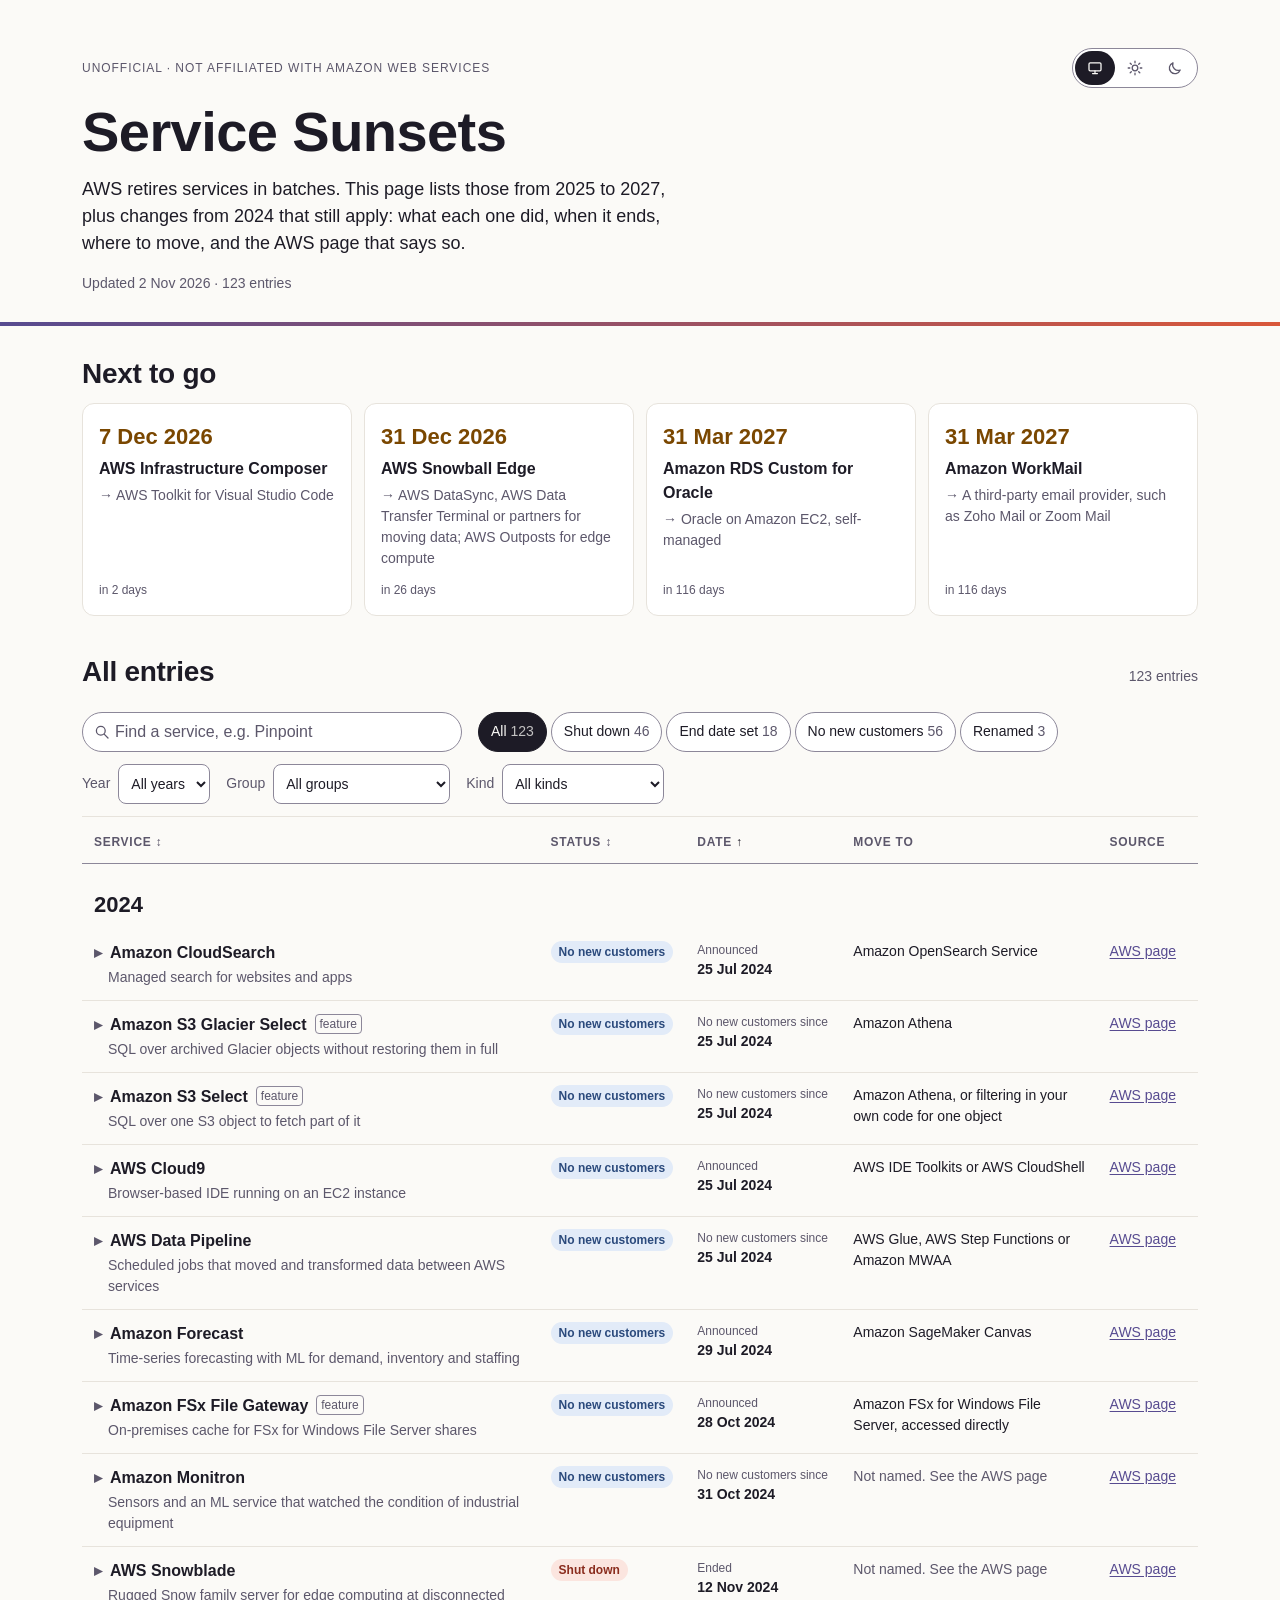
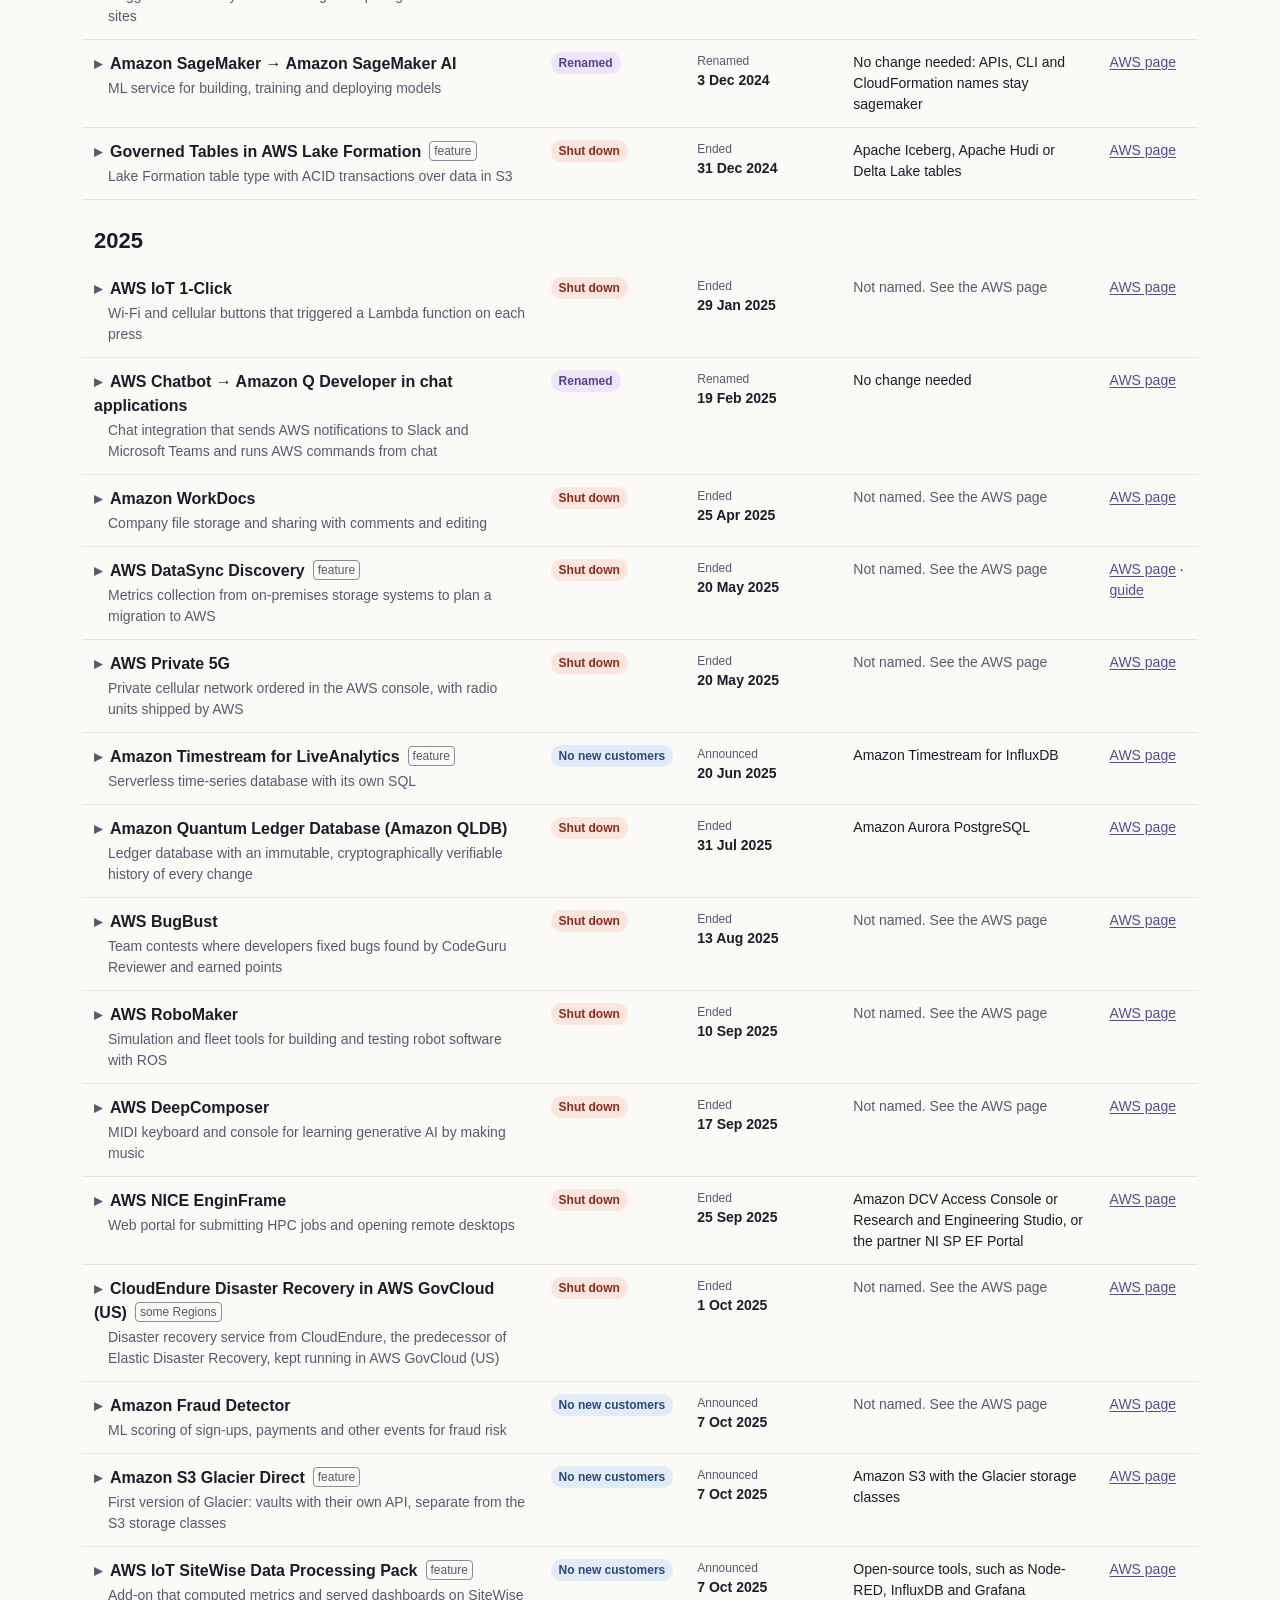
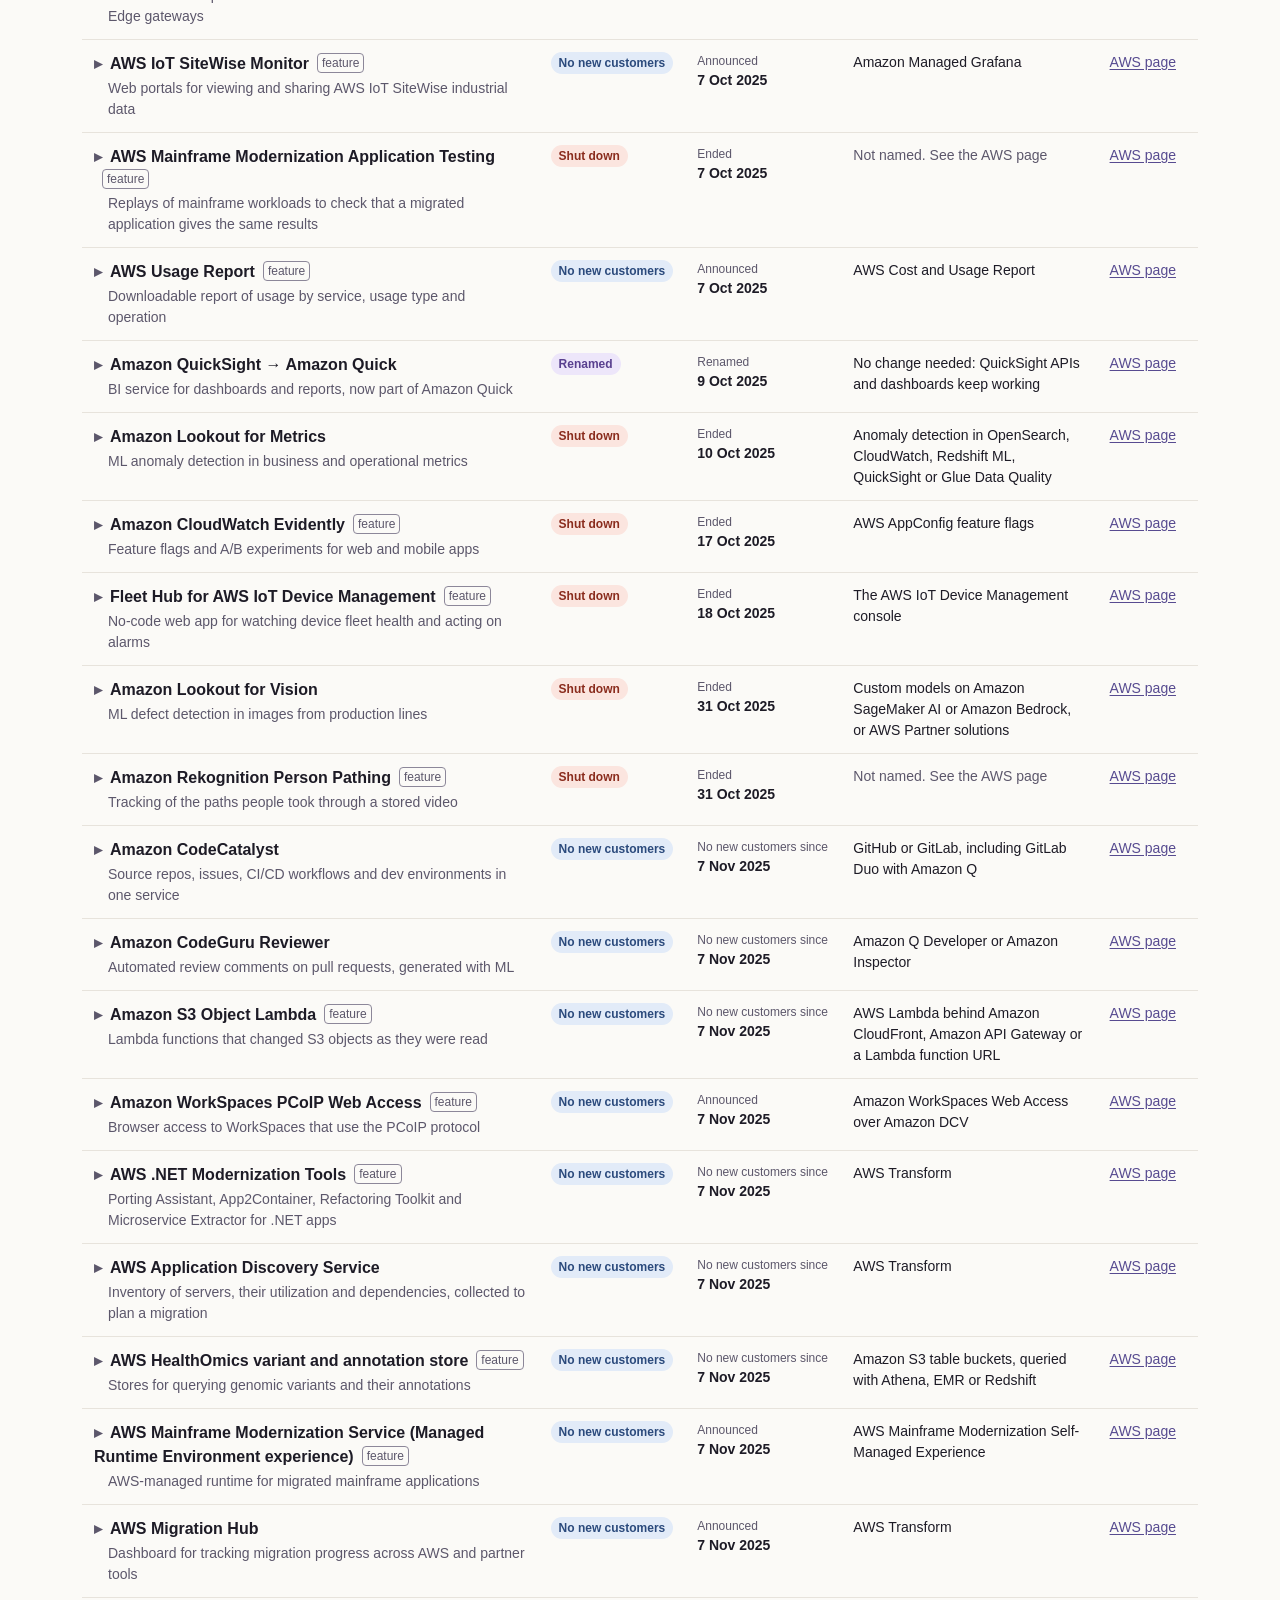
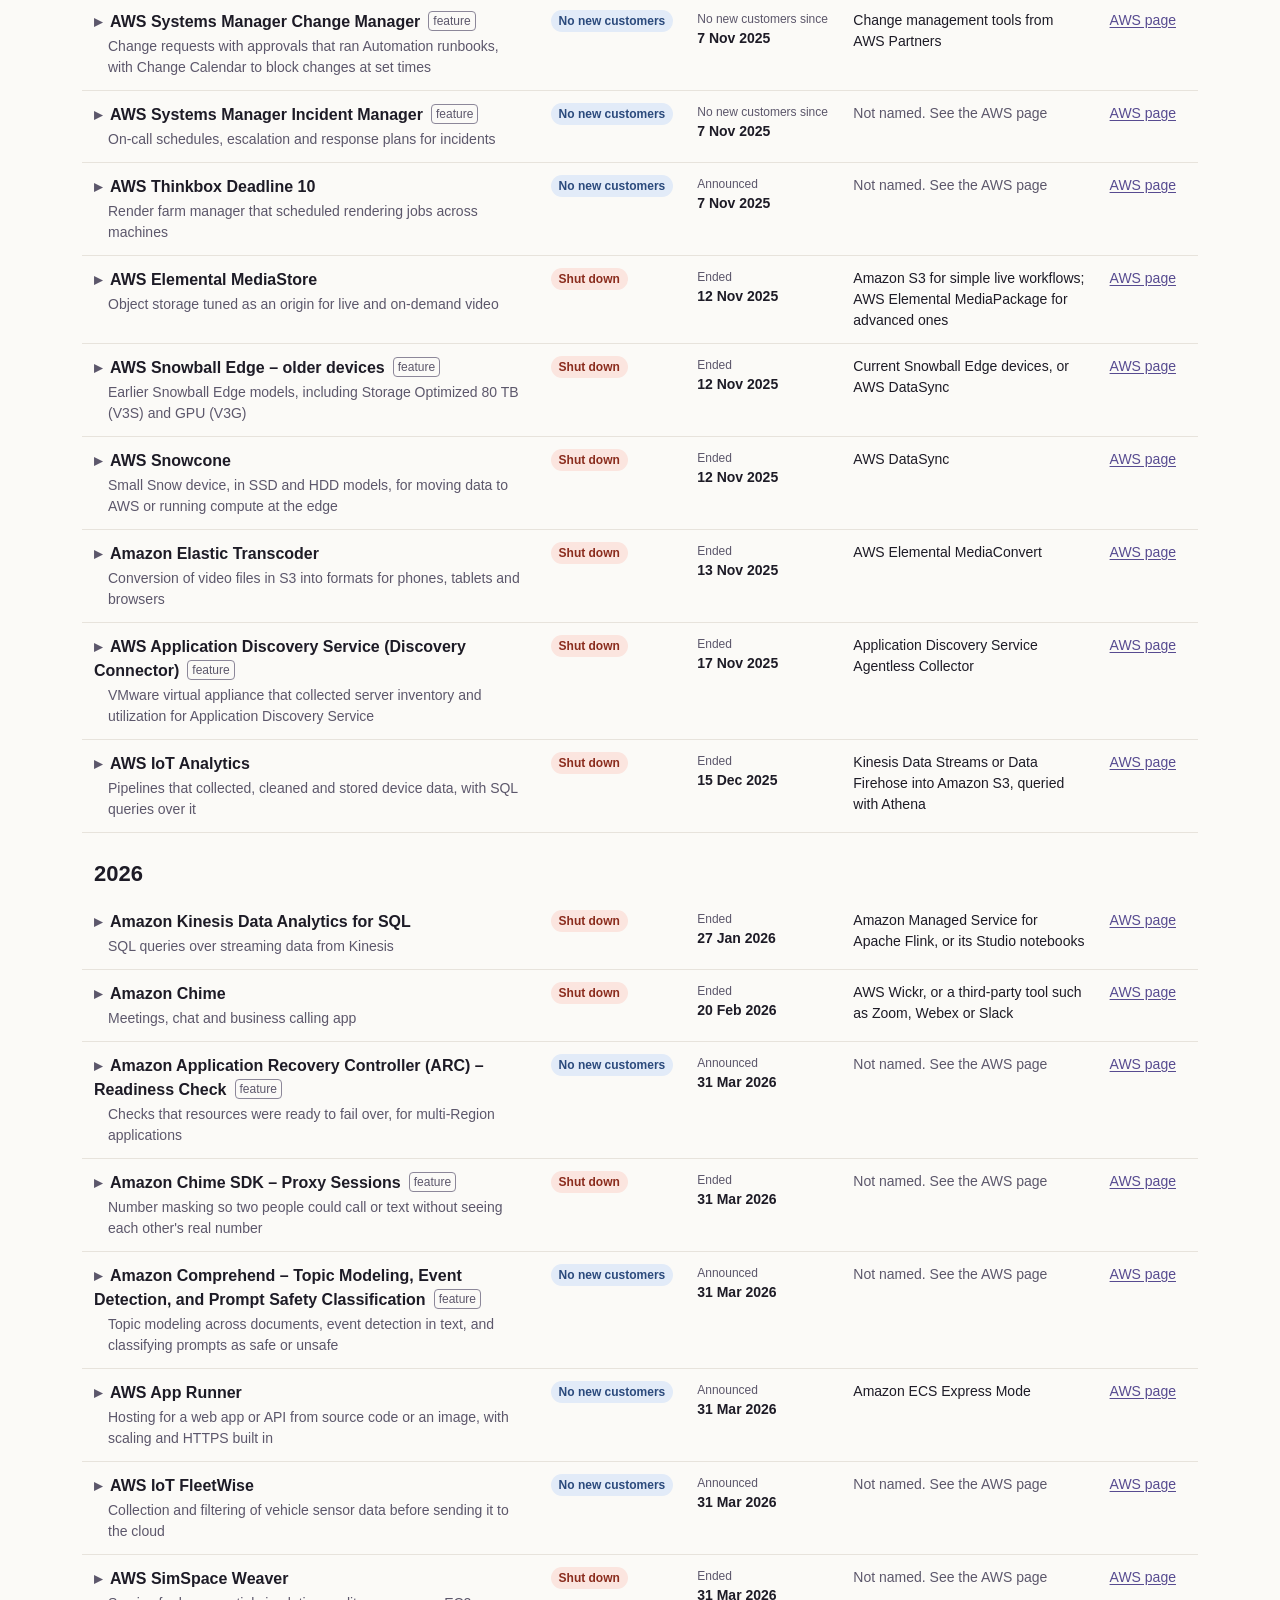
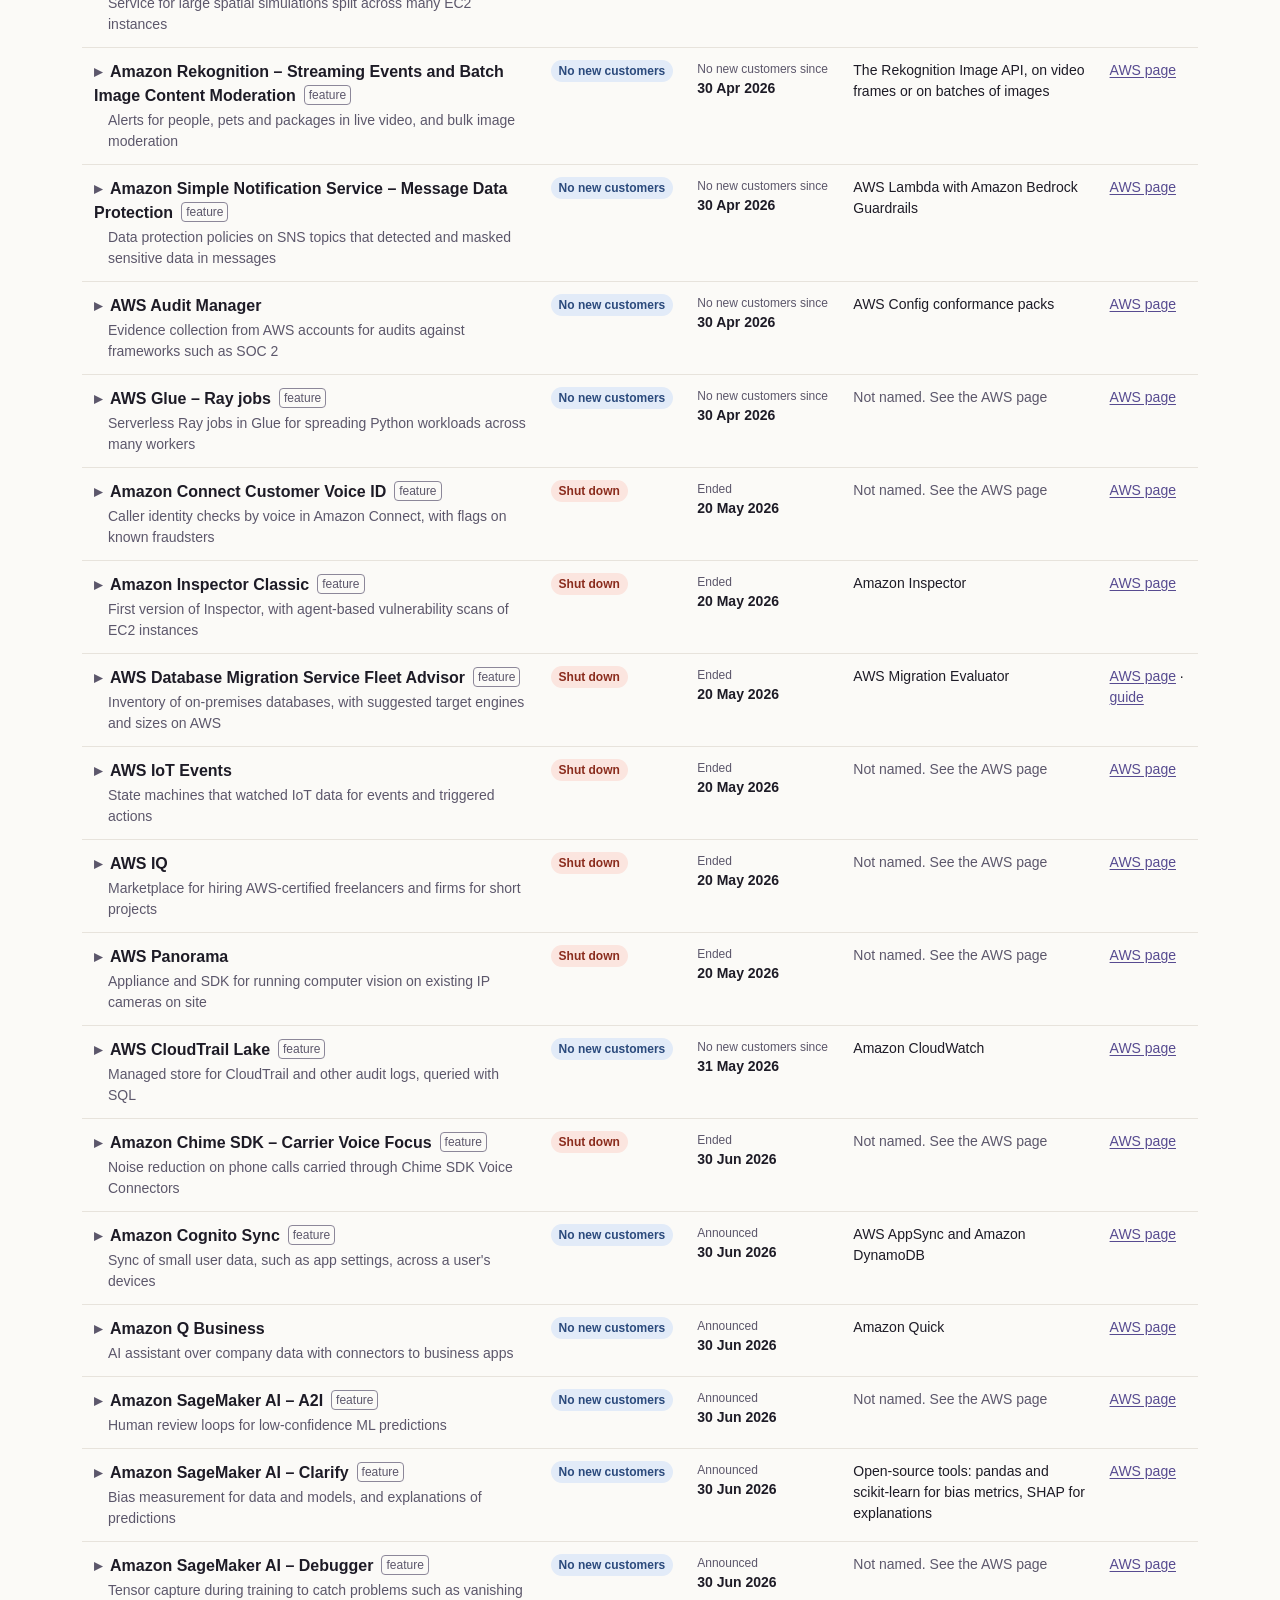
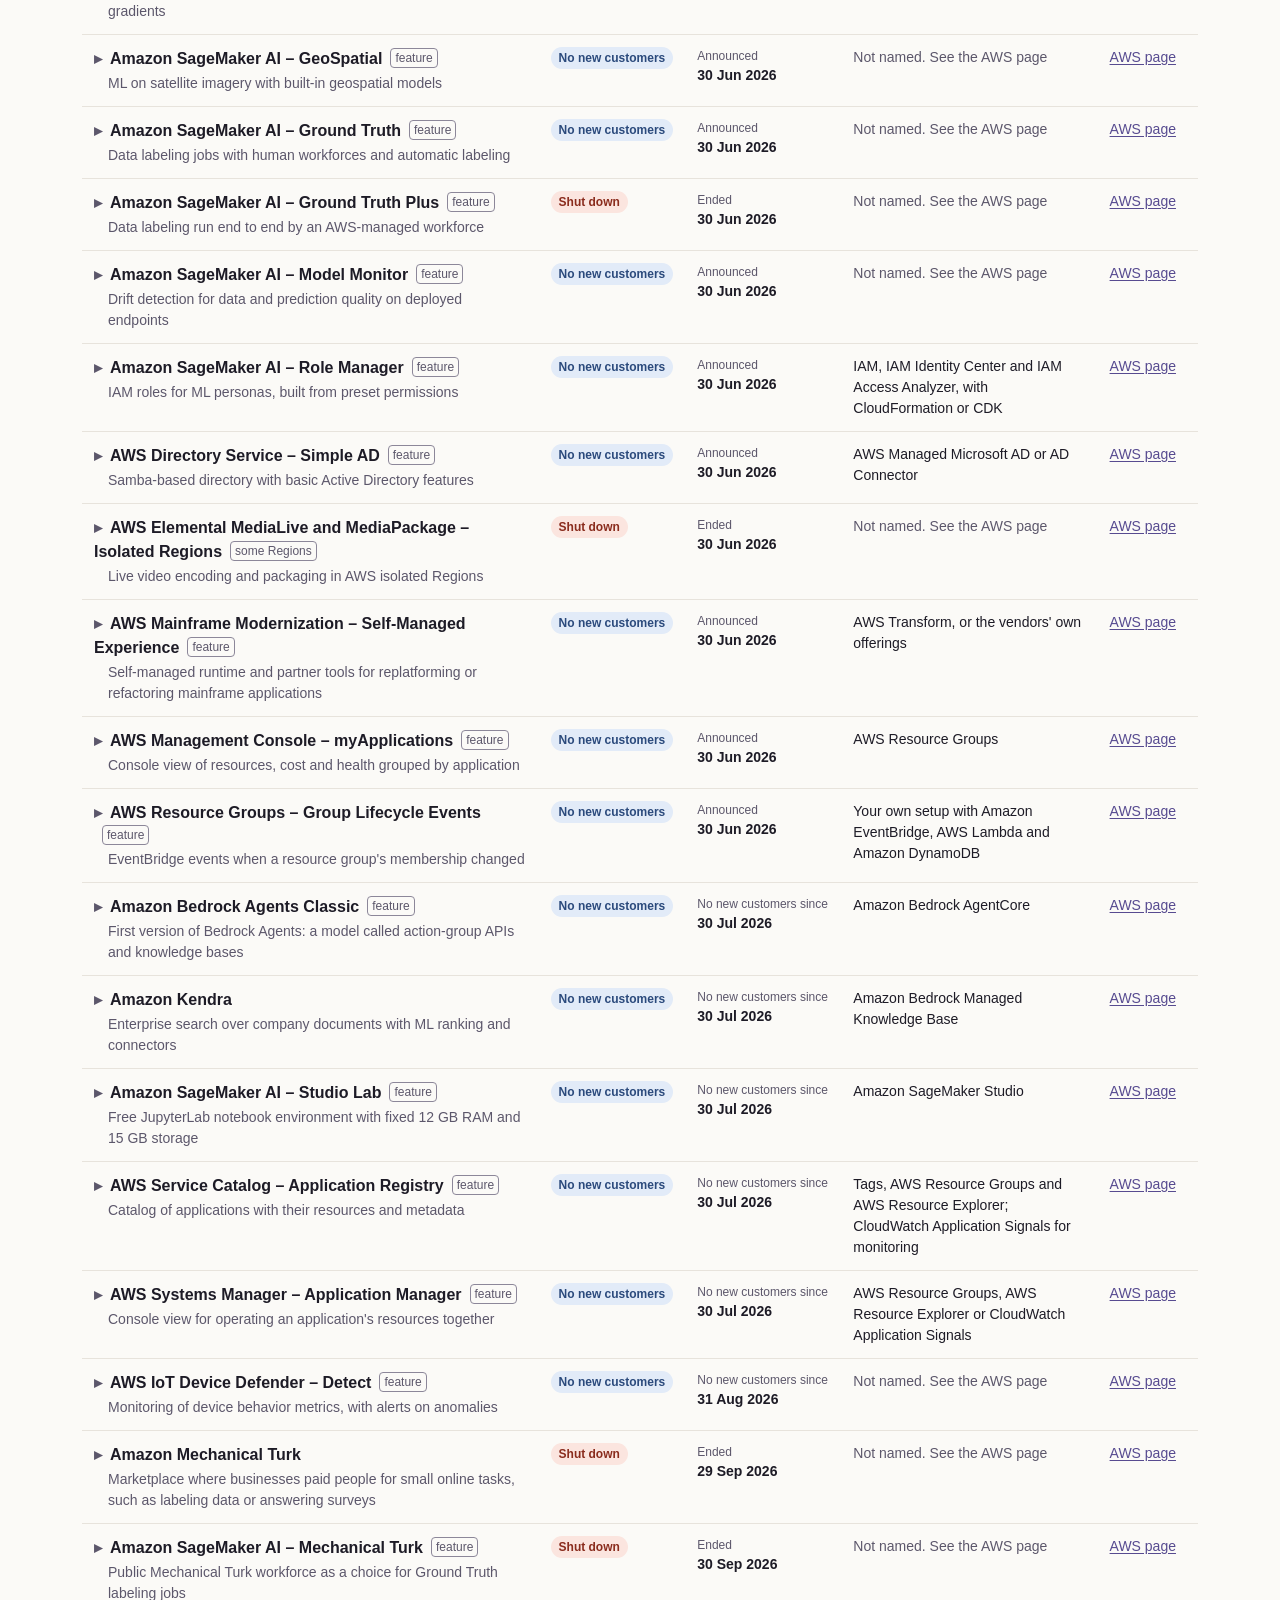
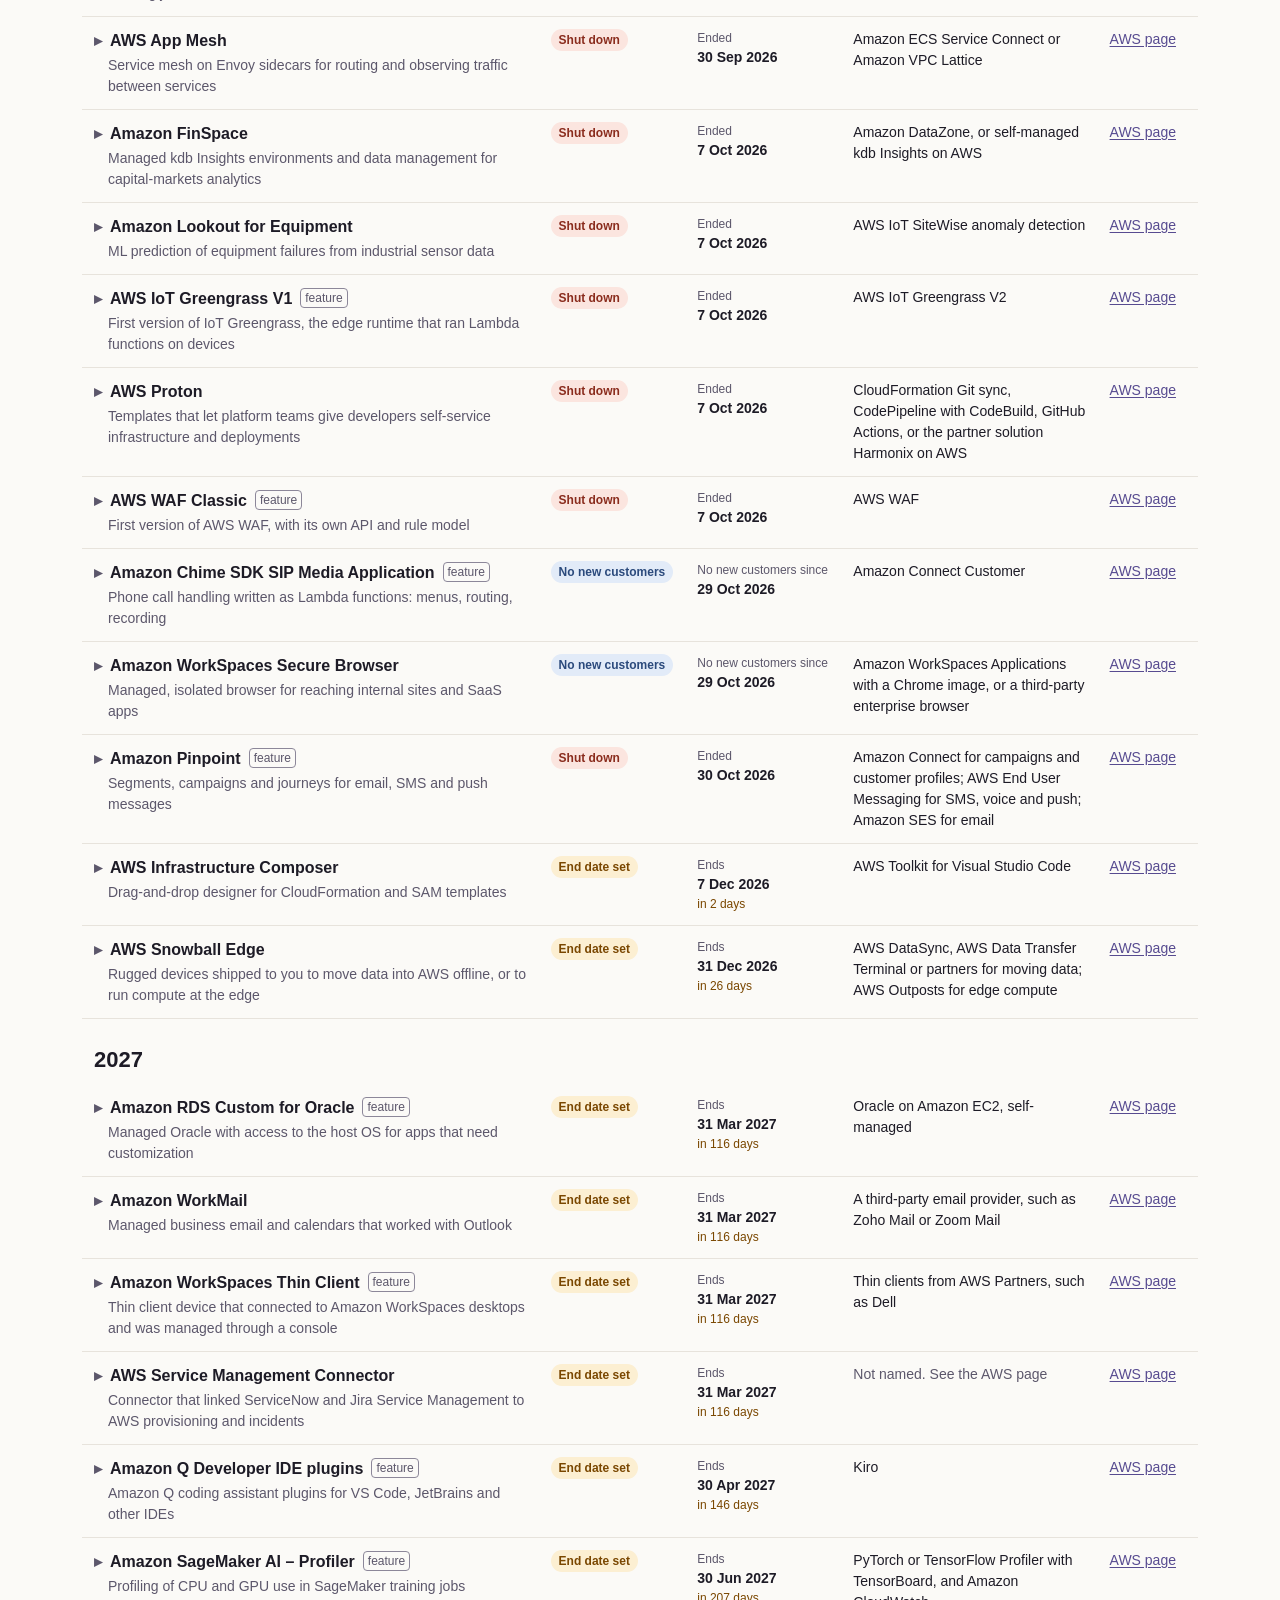
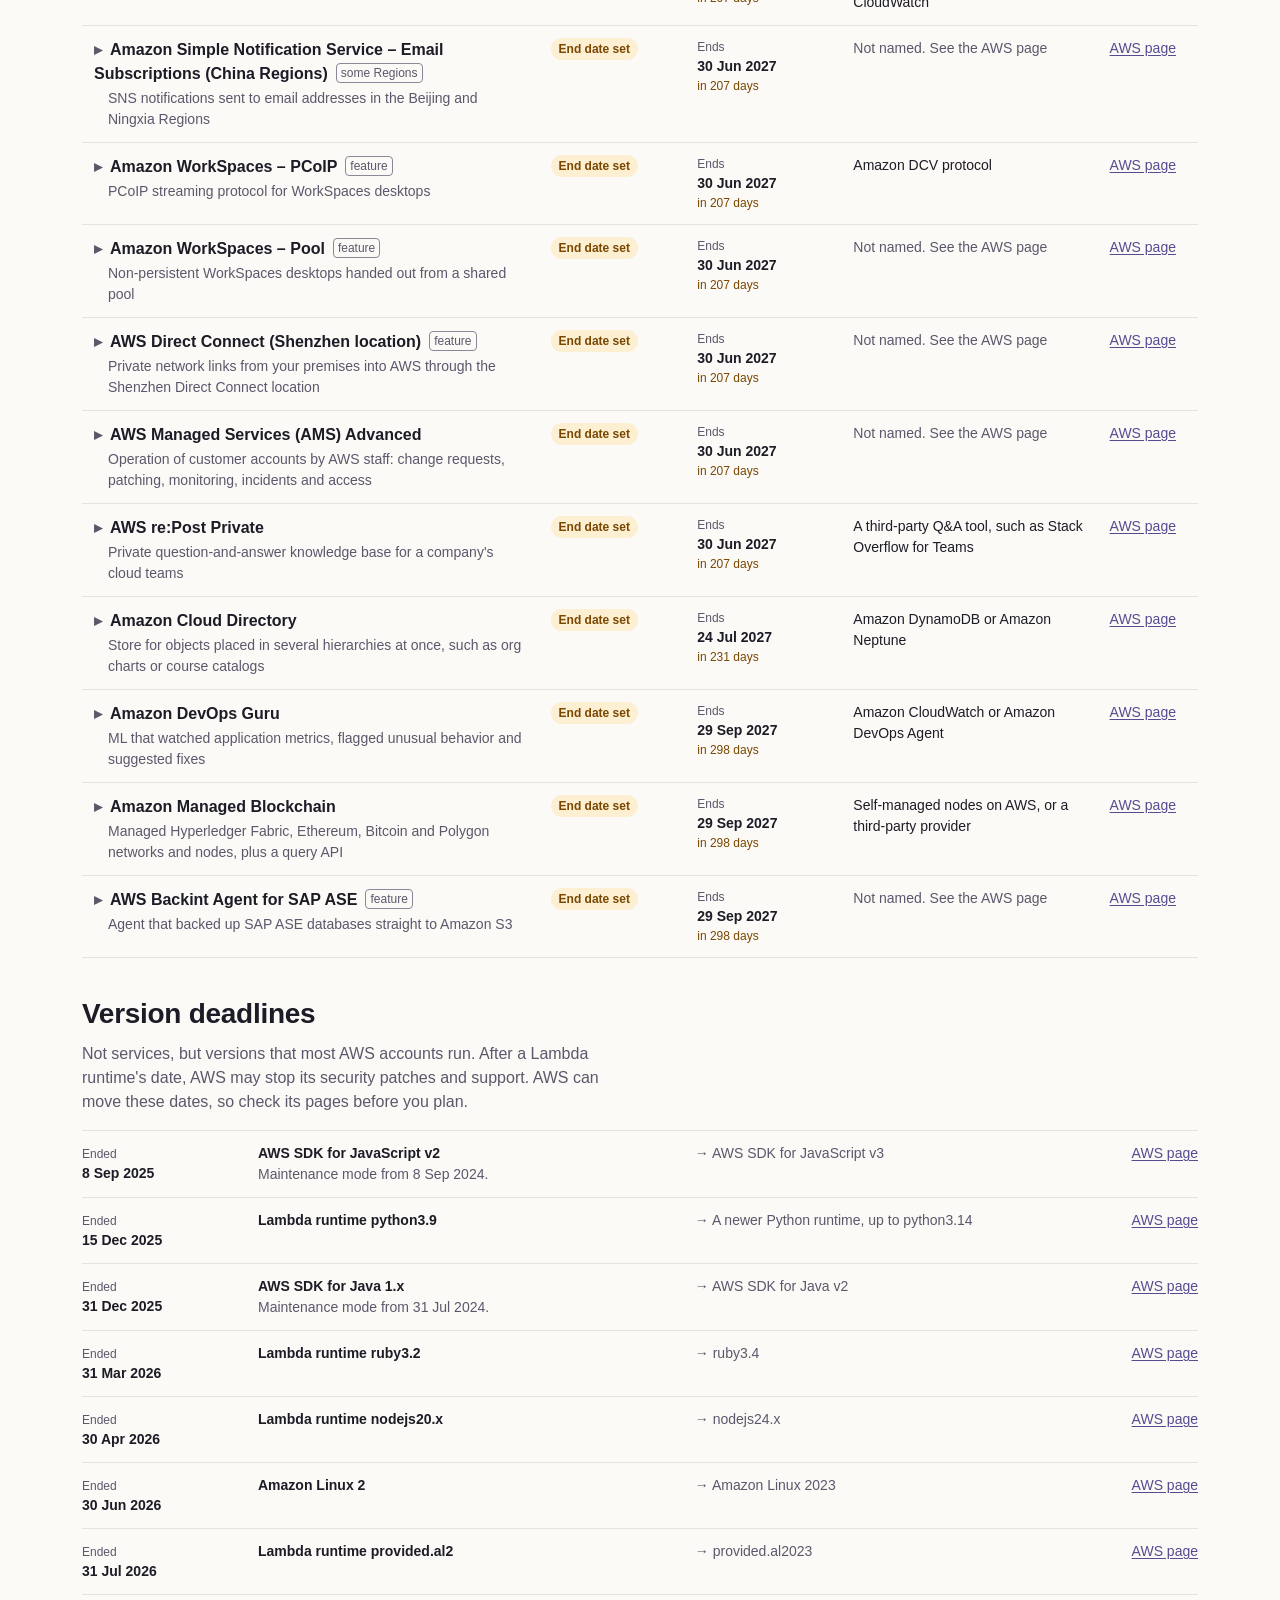
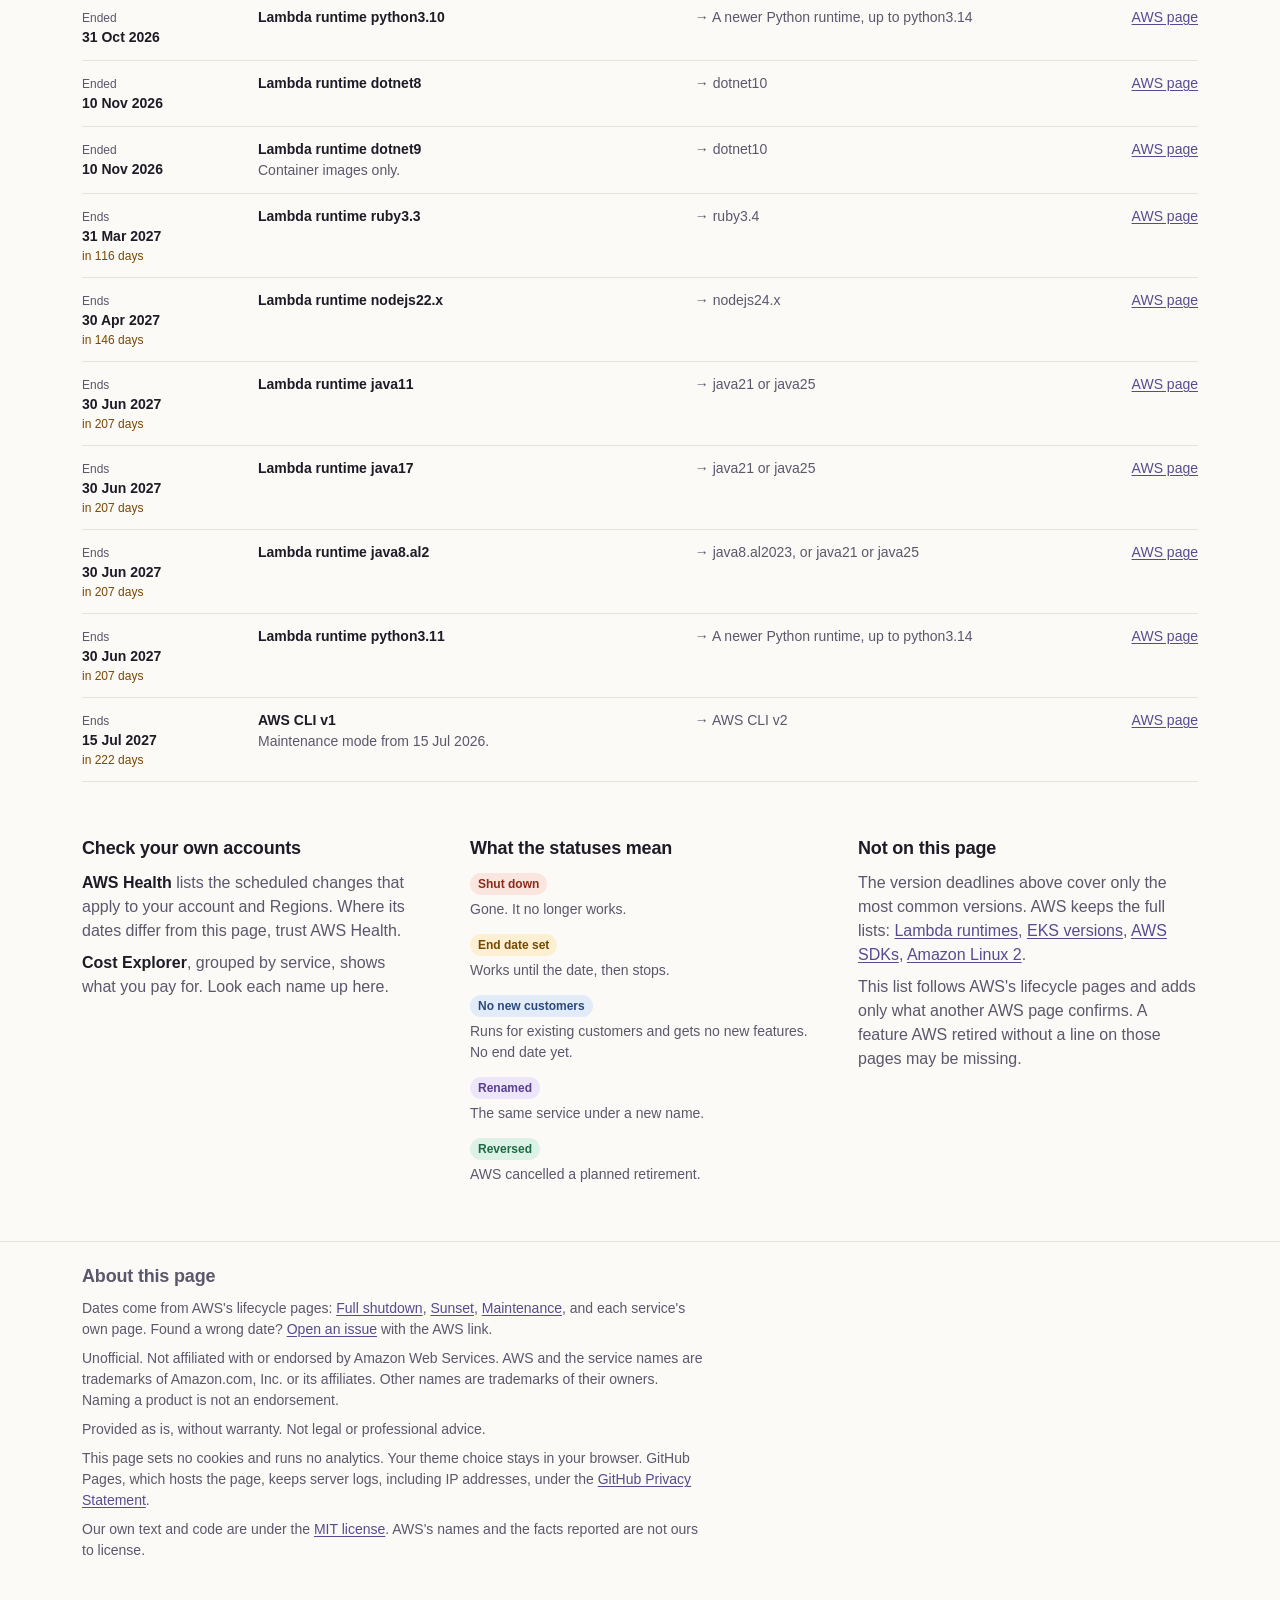
==== site/index.html @ 58659252 "feat: add the verified list of retired AWS services, its page and checks" ====
<!DOCTYPE html>
<html lang="en">
<head>
<meta charset="utf-8">
<meta name="viewport" content="width=device-width, initial-scale=1">
<title>Service Sunsets · unofficial list of retired AWS services</title>
<meta name="description" content="Unofficial list of AWS services and features that were shut down, have an end date, stopped taking new customers or were renamed, from 2025 to 2027, plus changes from 2024 that still apply. What each did, the date, where to move, and the AWS page that says so.">
<meta name="color-scheme" content="light dark">
<link rel="icon" href="data:image/svg+xml,%3Csvg xmlns='http://www.w3.org/2000/svg' viewBox='0 0 32 32'%3E%3Cpath d='M4 22a12 12 0 0 1 24 0z' fill='%23d9573a'/%3E%3Crect x='2' y='24' width='28' height='3' rx='1.5' fill='%23574b90'/%3E%3C/svg%3E">
<link rel="stylesheet" href="css/styles.css">
<script src="js/theme.js"></script>
<!-- register:labels --><script type="application/json" id="register-labels">{"stateLabels": {"shut-down": "Shut down", "end-date-set": "End date set", "no-new-customers": "No new customers", "renamed": "Renamed", "reversed": "Reversed"}, "scopeLabels": {"service": "Whole services", "feature": "Features", "region": "Some Regions"}, "endStates": {"passed": "shut-down", "ahead": "end-date-set"}, "endDateWords": {"passed": "Ended", "ahead": "Ends"}}</script><!-- /register:labels -->
<script src="js/dates.js" defer></script>
<script src="js/app.js" defer></script>
</head>
<body>
<a class="skip-link" href="#register">Skip to the list</a>

<header class="masthead">
  <div class="page-width">
    <div class="masthead-bar">
      <p class="kicker">Unofficial · not affiliated with Amazon Web Services</p>
      <div class="theme-control" id="theme-control" role="group" aria-label="Color theme">
        <button type="button" data-theme-value="system" aria-pressed="true" aria-label="Match the system" title="Match the system">
          <svg aria-hidden="true" viewBox="0 0 20 20"><rect x="2.5" y="3.5" width="15" height="10" rx="1.5"/><path d="M7 17h6M10 13.5V17"/></svg>
        </button>
        <button type="button" data-theme-value="light" aria-pressed="false" aria-label="Light theme" title="Light">
          <svg aria-hidden="true" viewBox="0 0 20 20"><circle cx="10" cy="10" r="3.5"/><path d="M10 1.5v2M10 16.5v2M1.5 10h2M16.5 10h2M4 4l1.4 1.4M14.6 14.6 16 16M4 16l1.4-1.4M14.6 5.4 16 4"/></svg>
        </button>
        <button type="button" data-theme-value="dark" aria-pressed="false" aria-label="Dark theme" title="Dark">
          <svg aria-hidden="true" viewBox="0 0 20 20"><path d="M16.5 12.5A7 7 0 0 1 7.5 3.5a7 7 0 1 0 9 9z"/></svg>
        </button>
      </div>
    </div>
    <h1>Service Sunsets</h1>
    <p class="lede">AWS retires services in batches. This page lists those from 2025 to 2027, plus changes from 2024 that still apply: what each one did, when it ends, where to move, and the AWS page that says so.</p>
    <p class="page-meta"><!-- register:meta -->Updated <time datetime="2026-11-02">2 Nov 2026</time> · 123 entries<!-- /register:meta --></p>
  </div>
</header>

<main class="page-width">
  <section class="upcoming" aria-labelledby="upcoming-title">
    <h2 id="upcoming-title">Next to go</h2>
    <ol class="upcoming-cards" id="upcoming-cards"><!-- register:upcoming -->
<li class="upcoming-card" data-end-date="2026-12-07"><time datetime="2026-12-07">7 Dec 2026</time><a href="#infrastructure-composer">AWS Infrastructure Composer</a><span class="card-replacement"><span aria-hidden="true">→</span><span class="visually-hidden">Move to: </span> AWS Toolkit for Visual Studio Code</span></li>
<li class="upcoming-card" data-end-date="2026-12-31"><time datetime="2026-12-31">31 Dec 2026</time><a href="#snowball-edge">AWS Snowball Edge</a><span class="card-replacement"><span aria-hidden="true">→</span><span class="visually-hidden">Move to: </span> AWS DataSync, AWS Data Transfer Terminal or partners for moving data; AWS Outposts for edge compute</span></li>
<li class="upcoming-card" data-end-date="2027-03-31"><time datetime="2027-03-31">31 Mar 2027</time><a href="#rds-custom-oracle">Amazon RDS Custom for Oracle</a><span class="card-replacement"><span aria-hidden="true">→</span><span class="visually-hidden">Move to: </span> Oracle on Amazon EC2, self-managed</span></li>
<li class="upcoming-card" data-end-date="2027-03-31"><time datetime="2027-03-31">31 Mar 2027</time><a href="#workmail">Amazon WorkMail</a><span class="card-replacement"><span aria-hidden="true">→</span><span class="visually-hidden">Move to: </span> A third-party email provider, such as Zoho Mail or Zoom Mail</span></li>
<li class="upcoming-card" data-end-date="2027-03-31" hidden><time datetime="2027-03-31">31 Mar 2027</time><a href="#workspaces-thin-client">Amazon WorkSpaces Thin Client</a><span class="card-replacement"><span aria-hidden="true">→</span><span class="visually-hidden">Move to: </span> Thin clients from AWS Partners, such as Dell</span></li>
<li class="upcoming-card" data-end-date="2027-03-31" hidden><time datetime="2027-03-31">31 Mar 2027</time><a href="#service-management-connector">AWS Service Management Connector</a><span class="card-replacement"><span aria-hidden="true">→</span><span class="visually-hidden">Move to: </span> <span class="text-muted">Not named. See the AWS page</span></span></li>
<li class="upcoming-card" data-end-date="2027-04-30" hidden><time datetime="2027-04-30">30 Apr 2027</time><a href="#q-developer-ide-plugins">Amazon Q Developer IDE plugins</a><span class="card-replacement"><span aria-hidden="true">→</span><span class="visually-hidden">Move to: </span> Kiro</span></li>
<li class="upcoming-card" data-end-date="2027-06-30" hidden><time datetime="2027-06-30">30 Jun 2027</time><a href="#sagemaker-profiler">Amazon SageMaker AI – Profiler</a><span class="card-replacement"><span aria-hidden="true">→</span><span class="visually-hidden">Move to: </span> PyTorch or TensorFlow Profiler with TensorBoard, and Amazon CloudWatch</span></li>
<li class="upcoming-card" data-end-date="2027-06-30" hidden><time datetime="2027-06-30">30 Jun 2027</time><a href="#sns-email-china">Amazon Simple Notification Service – Email Subscriptions (China Regions)</a><span class="card-replacement"><span aria-hidden="true">→</span><span class="visually-hidden">Move to: </span> <span class="text-muted">Not named. See the AWS page</span></span></li>
<li class="upcoming-card" data-end-date="2027-06-30" hidden><time datetime="2027-06-30">30 Jun 2027</time><a href="#workspaces-pcoip">Amazon WorkSpaces – PCoIP</a><span class="card-replacement"><span aria-hidden="true">→</span><span class="visually-hidden">Move to: </span> Amazon DCV protocol</span></li>
<li class="upcoming-card" data-end-date="2027-06-30" hidden><time datetime="2027-06-30">30 Jun 2027</time><a href="#workspaces-pool">Amazon WorkSpaces – Pool</a><span class="card-replacement"><span aria-hidden="true">→</span><span class="visually-hidden">Move to: </span> <span class="text-muted">Not named. See the AWS page</span></span></li>
<li class="upcoming-card" data-end-date="2027-06-30" hidden><time datetime="2027-06-30">30 Jun 2027</time><a href="#direct-connect-shenzhen">AWS Direct Connect (Shenzhen location)</a><span class="card-replacement"><span aria-hidden="true">→</span><span class="visually-hidden">Move to: </span> <span class="text-muted">Not named. See the AWS page</span></span></li>
<li class="upcoming-card" data-end-date="2027-06-30" hidden><time datetime="2027-06-30">30 Jun 2027</time><a href="#ams-advanced">AWS Managed Services (AMS) Advanced</a><span class="card-replacement"><span aria-hidden="true">→</span><span class="visually-hidden">Move to: </span> <span class="text-muted">Not named. See the AWS page</span></span></li>
<li class="upcoming-card" data-end-date="2027-06-30" hidden><time datetime="2027-06-30">30 Jun 2027</time><a href="#repost-private">AWS re:Post Private</a><span class="card-replacement"><span aria-hidden="true">→</span><span class="visually-hidden">Move to: </span> A third-party Q&amp;A tool, such as Stack Overflow for Teams</span></li>
<li class="upcoming-card" data-end-date="2027-07-24" hidden><time datetime="2027-07-24">24 Jul 2027</time><a href="#cloud-directory">Amazon Cloud Directory</a><span class="card-replacement"><span aria-hidden="true">→</span><span class="visually-hidden">Move to: </span> Amazon DynamoDB or Amazon Neptune</span></li>
<li class="upcoming-card" data-end-date="2027-09-29" hidden><time datetime="2027-09-29">29 Sep 2027</time><a href="#devops-guru">Amazon DevOps Guru</a><span class="card-replacement"><span aria-hidden="true">→</span><span class="visually-hidden">Move to: </span> Amazon CloudWatch or Amazon DevOps Agent</span></li>
<li class="upcoming-card" data-end-date="2027-09-29" hidden><time datetime="2027-09-29">29 Sep 2027</time><a href="#managed-blockchain">Amazon Managed Blockchain</a><span class="card-replacement"><span aria-hidden="true">→</span><span class="visually-hidden">Move to: </span> Self-managed nodes on AWS, or a third-party provider</span></li>
<li class="upcoming-card" data-end-date="2027-09-29" hidden><time datetime="2027-09-29">29 Sep 2027</time><a href="#backint-sap-ase">AWS Backint Agent for SAP ASE</a><span class="card-replacement"><span aria-hidden="true">→</span><span class="visually-hidden">Move to: </span> <span class="text-muted">Not named. See the AWS page</span></span></li>
<!-- /register:upcoming --></ol>
  </section>

  <section class="register" id="register" aria-labelledby="register-title">
    <div class="register-heading">
      <h2 id="register-title">All entries</h2>
      <p class="result-count" id="result-count" aria-live="polite"></p>
    </div>

    <div class="toolbar" id="toolbar">
      <div class="search-field" role="search">
        <svg aria-hidden="true" viewBox="0 0 20 20"><circle cx="8.5" cy="8.5" r="5.5"/><path d="m13 13 4.5 4.5"/></svg>
        <input type="search" id="search-input" placeholder="Find a service, e.g. Pinpoint" aria-label="Find a service" autocomplete="off">
      </div>
      <div class="state-filter" id="state-filter" role="group" aria-label="Status"></div>
      <div class="select-filters">
        <label><span>Year</span><select class="control" id="year-filter"><option value="">All years</option></select></label>
        <label><span>Group</span><select class="control" id="group-filter"><option value="">All groups</option></select></label>
        <label><span>Kind</span><select class="control" id="scope-filter"><option value="">All kinds</option></select></label>
        <label class="sort-order-field"><span>Sort</span><select class="control" id="sort-order">
          <option value="date-asc">Oldest first</option>
          <option value="date-desc">Newest first</option>
          <option value="name-asc">Name A–Z</option>
          <option value="name-desc">Name Z–A</option>
          <option value="state-asc">Status</option>
          <option value="state-desc">Status, reversed</option>
        </select></label>
        <button type="button" class="control clear-button" id="clear-filters" hidden>Clear</button>
      </div>
    </div>

    <table class="register-table" id="register-table" aria-labelledby="register-title">
      <thead>
        <tr>
          <th scope="col" class="cell-service"><button type="button" data-sort-field="name">Service</button></th>
          <th scope="col" class="cell-status"><button type="button" data-sort-field="state">Status</button></th>
          <th scope="col" class="cell-date" aria-sort="ascending"><button type="button" data-sort-field="date">Date</button></th>
          <th scope="col" class="cell-replacement">Move to</th>
          <th scope="col" class="cell-source">Source</th>
        </tr>
      </thead>
      <!-- register:rows -->
<tbody>
<tr class="year-row"><th colspan="5" scope="rowgroup">2024</th></tr>
<tr id="cloudsearch" class="entry-row" data-state="no-new-customers" data-group="Analytics" data-scope="service" data-key-date="2024-07-25" data-end-date="" data-sort-name="amazon cloudsearch" data-search-text="amazon cloudsearch managed search for websites and apps amazon opensearch service analytics "><td class="cell-service" data-label="Service"><details><summary><strong class="entry-name">Amazon CloudSearch</strong><span class="entry-what">Managed search for websites and apps</span></summary><div class="entry-details"><ul class="entry-timeline"><li><span class="timeline-label">Announced</span> <time datetime="2024-07-25">25 Jul 2024</time></li></ul></div></details></td><td class="cell-status" data-label="Status"><span class="state-badge no-new-customers">No new customers</span></td><td class="cell-date" data-label="Date"><span class="date-label">Announced</span><time datetime="2024-07-25">25 Jul 2024</time></td><td class="cell-replacement" data-label="Move to">Amazon OpenSearch Service</td><td class="cell-source" data-label="Source"><a href="https://aws.amazon.com/blogs/big-data/transition-from-amazon-cloudsearch-to-amazon-opensearch-service/">AWS page<span class="visually-hidden"> for Amazon CloudSearch</span></a></td></tr>
<tr id="s3-glacier-select" class="entry-row" data-state="no-new-customers" data-group="Storage" data-scope="feature" data-key-date="2024-07-25" data-end-date="" data-sort-name="amazon s3 glacier select" data-search-text="amazon s3 glacier select sql over archived glacier objects without restoring them in full amazon athena storage "><td class="cell-service" data-label="Service"><details><summary><strong class="entry-name">Amazon S3 Glacier Select</strong><span class="scope-tag">feature</span><span class="entry-what">SQL over archived Glacier objects without restoring them in full</span></summary><div class="entry-details"><ul class="entry-timeline"><li><span class="timeline-label">Announced</span> <time datetime="2024-07-25">25 Jul 2024</time></li><li><span class="timeline-label">No new customers</span> <time datetime="2024-07-25">25 Jul 2024</time></li></ul></div></details></td><td class="cell-status" data-label="Status"><span class="state-badge no-new-customers">No new customers</span></td><td class="cell-date" data-label="Date"><span class="date-label">No new customers since</span><time datetime="2024-07-25">25 Jul 2024</time></td><td class="cell-replacement" data-label="Move to">Amazon Athena</td><td class="cell-source" data-label="Source"><a href="https://aws.amazon.com/blogs/storage/how-to-optimize-querying-your-data-in-amazon-s3/">AWS page<span class="visually-hidden"> for Amazon S3 Glacier Select</span></a></td></tr>
<tr id="s3-select" class="entry-row" data-state="no-new-customers" data-group="Storage" data-scope="feature" data-key-date="2024-07-25" data-end-date="" data-sort-name="amazon s3 select" data-search-text="amazon s3 select sql over one s3 object to fetch part of it amazon athena, or filtering in your own code for one object storage "><td class="cell-service" data-label="Service"><details><summary><strong class="entry-name">Amazon S3 Select</strong><span class="scope-tag">feature</span><span class="entry-what">SQL over one S3 object to fetch part of it</span></summary><div class="entry-details"><ul class="entry-timeline"><li><span class="timeline-label">Announced</span> <time datetime="2024-07-25">25 Jul 2024</time></li><li><span class="timeline-label">No new customers</span> <time datetime="2024-07-25">25 Jul 2024</time></li></ul></div></details></td><td class="cell-status" data-label="Status"><span class="state-badge no-new-customers">No new customers</span></td><td class="cell-date" data-label="Date"><span class="date-label">No new customers since</span><time datetime="2024-07-25">25 Jul 2024</time></td><td class="cell-replacement" data-label="Move to">Amazon Athena, or filtering in your own code for one object</td><td class="cell-source" data-label="Source"><a href="https://aws.amazon.com/blogs/storage/how-to-optimize-querying-your-data-in-amazon-s3/">AWS page<span class="visually-hidden"> for Amazon S3 Select</span></a></td></tr>
<tr id="cloud9" class="entry-row" data-state="no-new-customers" data-group="Developer tools" data-scope="service" data-key-date="2024-07-25" data-end-date="" data-sort-name="aws cloud9" data-search-text="aws cloud9 browser-based ide running on an ec2 instance aws ide toolkits or aws cloudshell developer tools "><td class="cell-service" data-label="Service"><details><summary><strong class="entry-name">AWS Cloud9</strong><span class="entry-what">Browser-based IDE running on an EC2 instance</span></summary><div class="entry-details"><ul class="entry-timeline"><li><span class="timeline-label">Announced</span> <time datetime="2024-07-25">25 Jul 2024</time></li></ul></div></details></td><td class="cell-status" data-label="Status"><span class="state-badge no-new-customers">No new customers</span></td><td class="cell-date" data-label="Date"><span class="date-label">Announced</span><time datetime="2024-07-25">25 Jul 2024</time></td><td class="cell-replacement" data-label="Move to">AWS IDE Toolkits or AWS CloudShell</td><td class="cell-source" data-label="Source"><a href="https://aws.amazon.com/blogs/devops/how-to-migrate-from-aws-cloud9-to-aws-ide-toolkits-or-aws-cloudshell/">AWS page<span class="visually-hidden"> for AWS Cloud9</span></a></td></tr>
<tr id="data-pipeline" class="entry-row" data-state="no-new-customers" data-group="Analytics" data-scope="service" data-key-date="2024-07-25" data-end-date="" data-sort-name="aws data pipeline" data-search-text="aws data pipeline scheduled jobs that moved and transformed data between aws services aws glue, aws step functions or amazon mwaa analytics "><td class="cell-service" data-label="Service"><details><summary><strong class="entry-name">AWS Data Pipeline</strong><span class="entry-what">Scheduled jobs that moved and transformed data between AWS services</span></summary><div class="entry-details"><ul class="entry-timeline"><li><span class="timeline-label">No new customers</span> <time datetime="2024-07-25">25 Jul 2024</time></li></ul></div></details></td><td class="cell-status" data-label="Status"><span class="state-badge no-new-customers">No new customers</span></td><td class="cell-date" data-label="Date"><span class="date-label">No new customers since</span><time datetime="2024-07-25">25 Jul 2024</time></td><td class="cell-replacement" data-label="Move to">AWS Glue, AWS Step Functions or Amazon MWAA</td><td class="cell-source" data-label="Source"><a href="https://aws.amazon.com/blogs/big-data/migrate-workloads-from-aws-data-pipeline/">AWS page<span class="visually-hidden"> for AWS Data Pipeline</span></a></td></tr>
<tr id="forecast" class="entry-row" data-state="no-new-customers" data-group="AI &amp; ML" data-scope="service" data-key-date="2024-07-29" data-end-date="" data-sort-name="amazon forecast" data-search-text="amazon forecast time-series forecasting with ml for demand, inventory and staffing amazon sagemaker canvas ai &amp; ml "><td class="cell-service" data-label="Service"><details><summary><strong class="entry-name">Amazon Forecast</strong><span class="entry-what">Time-series forecasting with ML for demand, inventory and staffing</span></summary><div class="entry-details"><ul class="entry-timeline"><li><span class="timeline-label">Announced</span> <time datetime="2024-07-29">29 Jul 2024</time></li></ul></div></details></td><td class="cell-status" data-label="Status"><span class="state-badge no-new-customers">No new customers</span></td><td class="cell-date" data-label="Date"><span class="date-label">Announced</span><time datetime="2024-07-29">29 Jul 2024</time></td><td class="cell-replacement" data-label="Move to">Amazon SageMaker Canvas</td><td class="cell-source" data-label="Source"><a href="https://aws.amazon.com/blogs/machine-learning/transition-your-amazon-forecast-usage-to-amazon-sagemaker-canvas/">AWS page<span class="visually-hidden"> for Amazon Forecast</span></a></td></tr>
<tr id="fsx-file-gateway" class="entry-row" data-state="no-new-customers" data-group="Storage" data-scope="feature" data-key-date="2024-10-28" data-end-date="" data-sort-name="amazon fsx file gateway" data-search-text="amazon fsx file gateway on-premises cache for fsx for windows file server shares amazon fsx for windows file server, accessed directly storage "><td class="cell-service" data-label="Service"><details><summary><strong class="entry-name">Amazon FSx File Gateway</strong><span class="scope-tag">feature</span><span class="entry-what">On-premises cache for FSx for Windows File Server shares</span></summary><div class="entry-details"><ul class="entry-timeline"><li><span class="timeline-label">Announced</span> <time datetime="2024-10-28">28 Oct 2024</time></li></ul></div></details></td><td class="cell-status" data-label="Status"><span class="state-badge no-new-customers">No new customers</span></td><td class="cell-date" data-label="Date"><span class="date-label">Announced</span><time datetime="2024-10-28">28 Oct 2024</time></td><td class="cell-replacement" data-label="Move to">Amazon FSx for Windows File Server, accessed directly</td><td class="cell-source" data-label="Source"><a href="https://aws.amazon.com/blogs/storage/switch-your-file-share-access-from-amazon-fsx-file-gateway-to-amazon-fsx-for-windows-file-server/">AWS page<span class="visually-hidden"> for Amazon FSx File Gateway</span></a></td></tr>
<tr id="monitron" class="entry-row" data-state="no-new-customers" data-group="IoT" data-scope="service" data-key-date="2024-10-31" data-end-date="" data-sort-name="amazon monitron" data-search-text="amazon monitron sensors and an ml service that watched the condition of industrial equipment  iot "><td class="cell-service" data-label="Service"><details><summary><strong class="entry-name">Amazon Monitron</strong><span class="entry-what">Sensors and an ML service that watched the condition of industrial equipment</span></summary><div class="entry-details"><ul class="entry-timeline"><li><span class="timeline-label">Announced</span> <time datetime="2024-10-31">31 Oct 2024</time></li><li><span class="timeline-label">No new customers</span> <time datetime="2024-10-31">31 Oct 2024</time></li></ul></div></details></td><td class="cell-status" data-label="Status"><span class="state-badge no-new-customers">No new customers</span></td><td class="cell-date" data-label="Date"><span class="date-label">No new customers since</span><time datetime="2024-10-31">31 Oct 2024</time></td><td class="cell-replacement" data-label="Move to"><span class="text-muted">Not named. See the AWS page</span></td><td class="cell-source" data-label="Source"><a href="https://aws.amazon.com/blogs/machine-learning/maintain-access-and-consider-alternatives-for-amazon-monitron/">AWS page<span class="visually-hidden"> for Amazon Monitron</span></a></td></tr>
<tr id="snowblade" class="entry-row" data-state="shut-down" data-group="Migration &amp; transfer" data-scope="service" data-key-date="2024-11-12" data-end-date="2024-11-12" data-sort-name="aws snowblade" data-search-text="aws snowblade rugged snow family server for edge computing at disconnected sites  migration &amp; transfer "><td class="cell-service" data-label="Service"><details><summary><strong class="entry-name">AWS Snowblade</strong><span class="entry-what">Rugged Snow family server for edge computing at disconnected sites</span></summary><div class="entry-details"><ul class="entry-timeline"><li><span class="timeline-label">End of support</span> <time datetime="2024-11-12">12 Nov 2024</time></li></ul></div></details></td><td class="cell-status" data-label="Status"><span class="state-badge shut-down">Shut down</span></td><td class="cell-date" data-label="Date"><span class="date-label">Ended</span><time datetime="2024-11-12">12 Nov 2024</time></td><td class="cell-replacement" data-label="Move to"><span class="text-muted">Not named. See the AWS page</span></td><td class="cell-source" data-label="Source"><a href="https://docs.aws.amazon.com/general/latest/gr/full_shutdown_services.html">AWS page<span class="visually-hidden"> for AWS Snowblade</span></a></td></tr>
<tr id="sagemaker-ai-rename" class="entry-row" data-state="renamed" data-group="AI &amp; ML" data-scope="service" data-key-date="2024-12-03" data-end-date="" data-sort-name="amazon sagemaker → amazon sagemaker ai" data-search-text="amazon sagemaker → amazon sagemaker ai ml service for building, training and deploying models no change needed: apis, cli and cloudformation names stay sagemaker ai &amp; ml the sagemaker name now covers the wider data and ai platform."><td class="cell-service" data-label="Service"><details><summary><strong class="entry-name">Amazon SageMaker → Amazon SageMaker AI</strong><span class="entry-what">ML service for building, training and deploying models</span></summary><div class="entry-details"><ul class="entry-timeline"><li><span class="timeline-label">Announced</span> <time datetime="2024-12-03">3 Dec 2024</time></li></ul><p class="entry-note">The SageMaker name now covers the wider data and AI platform.</p></div></details></td><td class="cell-status" data-label="Status"><span class="state-badge renamed">Renamed</span></td><td class="cell-date" data-label="Date"><span class="date-label">Renamed</span><time datetime="2024-12-03">3 Dec 2024</time></td><td class="cell-replacement" data-label="Move to">No change needed: APIs, CLI and CloudFormation names stay sagemaker</td><td class="cell-source" data-label="Source"><a href="https://docs.aws.amazon.com/sagemaker/latest/dg/whatis.html">AWS page<span class="visually-hidden"> for Amazon SageMaker → Amazon SageMaker AI</span></a></td></tr>
<tr id="lake-formation-governed-tables" class="entry-row" data-state="shut-down" data-group="Analytics" data-scope="feature" data-key-date="2024-12-31" data-end-date="2024-12-31" data-sort-name="governed tables in aws lake formation" data-search-text="governed tables in aws lake formation lake formation table type with acid transactions over data in s3 apache iceberg, apache hudi or delta lake tables analytics "><td class="cell-service" data-label="Service"><details><summary><strong class="entry-name">Governed Tables in AWS Lake Formation</strong><span class="scope-tag">feature</span><span class="entry-what">Lake Formation table type with ACID transactions over data in S3</span></summary><div class="entry-details"><ul class="entry-timeline"><li><span class="timeline-label">End of support</span> <time datetime="2024-12-31">31 Dec 2024</time></li></ul></div></details></td><td class="cell-status" data-label="Status"><span class="state-badge shut-down">Shut down</span></td><td class="cell-date" data-label="Date"><span class="date-label">Ended</span><time datetime="2024-12-31">31 Dec 2024</time></td><td class="cell-replacement" data-label="Move to">Apache Iceberg, Apache Hudi or Delta Lake tables</td><td class="cell-source" data-label="Source"><a href="https://docs.aws.amazon.com/general/latest/gr/full_shutdown_services.html">AWS page<span class="visually-hidden"> for Governed Tables in AWS Lake Formation</span></a></td></tr>
</tbody>
<tbody>
<tr class="year-row"><th colspan="5" scope="rowgroup">2025</th></tr>
<tr id="iot-1-click" class="entry-row" data-state="shut-down" data-group="IoT" data-scope="service" data-key-date="2025-01-29" data-end-date="2025-01-29" data-sort-name="aws iot 1-click" data-search-text="aws iot 1-click wi-fi and cellular buttons that triggered a lambda function on each press  iot "><td class="cell-service" data-label="Service"><details><summary><strong class="entry-name">AWS IoT 1-Click</strong><span class="entry-what">Wi-Fi and cellular buttons that triggered a Lambda function on each press</span></summary><div class="entry-details"><ul class="entry-timeline"><li><span class="timeline-label">End of support</span> <time datetime="2025-01-29">29 Jan 2025</time></li></ul></div></details></td><td class="cell-status" data-label="Status"><span class="state-badge shut-down">Shut down</span></td><td class="cell-date" data-label="Date"><span class="date-label">Ended</span><time datetime="2025-01-29">29 Jan 2025</time></td><td class="cell-replacement" data-label="Move to"><span class="text-muted">Not named. See the AWS page</span></td><td class="cell-source" data-label="Source"><a href="https://docs.aws.amazon.com/general/latest/gr/full_shutdown_services.html">AWS page<span class="visually-hidden"> for AWS IoT 1-Click</span></a></td></tr>
<tr id="chatbot-rename" class="entry-row" data-state="renamed" data-group="Management" data-scope="service" data-key-date="2025-02-19" data-end-date="" data-sort-name="aws chatbot → amazon q developer in chat applications" data-search-text="aws chatbot → amazon q developer in chat applications chat integration that sends aws notifications to slack and microsoft teams and runs aws commands from chat no change needed management "><td class="cell-service" data-label="Service"><details><summary><strong class="entry-name">AWS Chatbot → Amazon Q Developer in chat applications</strong><span class="entry-what">Chat integration that sends AWS notifications to Slack and Microsoft Teams and runs AWS commands from chat</span></summary><div class="entry-details"><ul class="entry-timeline"><li><span class="timeline-label">Announced</span> <time datetime="2025-02-19">19 Feb 2025</time></li></ul></div></details></td><td class="cell-status" data-label="Status"><span class="state-badge renamed">Renamed</span></td><td class="cell-date" data-label="Date"><span class="date-label">Renamed</span><time datetime="2025-02-19">19 Feb 2025</time></td><td class="cell-replacement" data-label="Move to">No change needed</td><td class="cell-source" data-label="Source"><a href="https://docs.aws.amazon.com/chatbot/latest/adminguide/what-is.html">AWS page<span class="visually-hidden"> for AWS Chatbot → Amazon Q Developer in chat applications</span></a></td></tr>
<tr id="workdocs" class="entry-row" data-state="shut-down" data-group="Business apps" data-scope="service" data-key-date="2025-04-25" data-end-date="2025-04-25" data-sort-name="amazon workdocs" data-search-text="amazon workdocs company file storage and sharing with comments and editing  business apps "><td class="cell-service" data-label="Service"><details><summary><strong class="entry-name">Amazon WorkDocs</strong><span class="entry-what">Company file storage and sharing with comments and editing</span></summary><div class="entry-details"><ul class="entry-timeline"><li><span class="timeline-label">End of support</span> <time datetime="2025-04-25">25 Apr 2025</time></li></ul></div></details></td><td class="cell-status" data-label="Status"><span class="state-badge shut-down">Shut down</span></td><td class="cell-date" data-label="Date"><span class="date-label">Ended</span><time datetime="2025-04-25">25 Apr 2025</time></td><td class="cell-replacement" data-label="Move to"><span class="text-muted">Not named. See the AWS page</span></td><td class="cell-source" data-label="Source"><a href="https://docs.aws.amazon.com/general/latest/gr/full_shutdown_services.html">AWS page<span class="visually-hidden"> for Amazon WorkDocs</span></a></td></tr>
<tr id="datasync-discovery" class="entry-row" data-state="shut-down" data-group="Migration &amp; transfer" data-scope="feature" data-key-date="2025-05-20" data-end-date="2025-05-20" data-sort-name="aws datasync discovery" data-search-text="aws datasync discovery metrics collection from on-premises storage systems to plan a migration to aws  migration &amp; transfer datasync transfers keep working. only discovery closed."><td class="cell-service" data-label="Service"><details><summary><strong class="entry-name">AWS DataSync Discovery</strong><span class="scope-tag">feature</span><span class="entry-what">Metrics collection from on-premises storage systems to plan a migration to AWS</span></summary><div class="entry-details"><ul class="entry-timeline"><li><span class="timeline-label">End of support</span> <time datetime="2025-05-20">20 May 2025</time></li></ul><p class="entry-note">DataSync transfers keep working. Only Discovery closed.</p></div></details></td><td class="cell-status" data-label="Status"><span class="state-badge shut-down">Shut down</span></td><td class="cell-date" data-label="Date"><span class="date-label">Ended</span><time datetime="2025-05-20">20 May 2025</time></td><td class="cell-replacement" data-label="Move to"><span class="text-muted">Not named. See the AWS page</span></td><td class="cell-source" data-label="Source"><a href="https://docs.aws.amazon.com/general/latest/gr/full_shutdown_services.html">AWS page<span class="visually-hidden"> for AWS DataSync Discovery</span></a> · <a href="https://docs.aws.amazon.com/datasync/latest/userguide/doc-history.html">guide<span class="visually-hidden"> for AWS DataSync Discovery</span></a></td></tr>
<tr id="private-5g" class="entry-row" data-state="shut-down" data-group="Networking" data-scope="service" data-key-date="2025-05-20" data-end-date="2025-05-20" data-sort-name="aws private 5g" data-search-text="aws private 5g private cellular network ordered in the aws console, with radio units shipped by aws  networking "><td class="cell-service" data-label="Service"><details><summary><strong class="entry-name">AWS Private 5G</strong><span class="entry-what">Private cellular network ordered in the AWS console, with radio units shipped by AWS</span></summary><div class="entry-details"><ul class="entry-timeline"><li><span class="timeline-label">End of support</span> <time datetime="2025-05-20">20 May 2025</time></li></ul></div></details></td><td class="cell-status" data-label="Status"><span class="state-badge shut-down">Shut down</span></td><td class="cell-date" data-label="Date"><span class="date-label">Ended</span><time datetime="2025-05-20">20 May 2025</time></td><td class="cell-replacement" data-label="Move to"><span class="text-muted">Not named. See the AWS page</span></td><td class="cell-source" data-label="Source"><a href="https://docs.aws.amazon.com/general/latest/gr/full_shutdown_services.html">AWS page<span class="visually-hidden"> for AWS Private 5G</span></a></td></tr>
<tr id="timestream-liveanalytics" class="entry-row" data-state="no-new-customers" data-group="Databases" data-scope="feature" data-key-date="2025-06-20" data-end-date="" data-sort-name="amazon timestream for liveanalytics" data-search-text="amazon timestream for liveanalytics serverless time-series database with its own sql amazon timestream for influxdb databases "><td class="cell-service" data-label="Service"><details><summary><strong class="entry-name">Amazon Timestream for LiveAnalytics</strong><span class="scope-tag">feature</span><span class="entry-what">Serverless time-series database with its own SQL</span></summary><div class="entry-details"><ul class="entry-timeline"><li><span class="timeline-label">Announced</span> <time datetime="2025-06-20">20 Jun 2025</time></li></ul></div></details></td><td class="cell-status" data-label="Status"><span class="state-badge no-new-customers">No new customers</span></td><td class="cell-date" data-label="Date"><span class="date-label">Announced</span><time datetime="2025-06-20">20 Jun 2025</time></td><td class="cell-replacement" data-label="Move to">Amazon Timestream for InfluxDB</td><td class="cell-source" data-label="Source"><a href="https://docs.aws.amazon.com/timestream/latest/developerguide/timestream-for-influxdb.html">AWS page<span class="visually-hidden"> for Amazon Timestream for LiveAnalytics</span></a></td></tr>
<tr id="qldb" class="entry-row" data-state="shut-down" data-group="Databases" data-scope="service" data-key-date="2025-07-31" data-end-date="2025-07-31" data-sort-name="amazon quantum ledger database (amazon qldb)" data-search-text="amazon quantum ledger database (amazon qldb) ledger database with an immutable, cryptographically verifiable history of every change amazon aurora postgresql databases aurora does not keep a verifiable history by itself. you have to build it."><td class="cell-service" data-label="Service"><details><summary><strong class="entry-name">Amazon Quantum Ledger Database (Amazon QLDB)</strong><span class="entry-what">Ledger database with an immutable, cryptographically verifiable history of every change</span></summary><div class="entry-details"><ul class="entry-timeline"><li><span class="timeline-label">End of support</span> <time datetime="2025-07-31">31 Jul 2025</time></li></ul><p class="entry-note">Aurora does not keep a verifiable history by itself. You have to build it.</p></div></details></td><td class="cell-status" data-label="Status"><span class="state-badge shut-down">Shut down</span></td><td class="cell-date" data-label="Date"><span class="date-label">Ended</span><time datetime="2025-07-31">31 Jul 2025</time></td><td class="cell-replacement" data-label="Move to">Amazon Aurora PostgreSQL</td><td class="cell-source" data-label="Source"><a href="https://docs.aws.amazon.com/general/latest/gr/full_shutdown_services.html">AWS page<span class="visually-hidden"> for Amazon Quantum Ledger Database (Amazon QLDB)</span></a></td></tr>
<tr id="bugbust" class="entry-row" data-state="shut-down" data-group="Developer tools" data-scope="service" data-key-date="2025-08-13" data-end-date="2025-08-13" data-sort-name="aws bugbust" data-search-text="aws bugbust team contests where developers fixed bugs found by codeguru reviewer and earned points  developer tools "><td class="cell-service" data-label="Service"><details><summary><strong class="entry-name">AWS BugBust</strong><span class="entry-what">Team contests where developers fixed bugs found by CodeGuru Reviewer and earned points</span></summary><div class="entry-details"><ul class="entry-timeline"><li><span class="timeline-label">End of support</span> <time datetime="2025-08-13">13 Aug 2025</time></li></ul></div></details></td><td class="cell-status" data-label="Status"><span class="state-badge shut-down">Shut down</span></td><td class="cell-date" data-label="Date"><span class="date-label">Ended</span><time datetime="2025-08-13">13 Aug 2025</time></td><td class="cell-replacement" data-label="Move to"><span class="text-muted">Not named. See the AWS page</span></td><td class="cell-source" data-label="Source"><a href="https://docs.aws.amazon.com/general/latest/gr/full_shutdown_services.html">AWS page<span class="visually-hidden"> for AWS BugBust</span></a></td></tr>
<tr id="robomaker" class="entry-row" data-state="shut-down" data-group="Compute &amp; containers" data-scope="service" data-key-date="2025-09-10" data-end-date="2025-09-10" data-sort-name="aws robomaker" data-search-text="aws robomaker simulation and fleet tools for building and testing robot software with ros  compute &amp; containers "><td class="cell-service" data-label="Service"><details><summary><strong class="entry-name">AWS RoboMaker</strong><span class="entry-what">Simulation and fleet tools for building and testing robot software with ROS</span></summary><div class="entry-details"><ul class="entry-timeline"><li><span class="timeline-label">End of support</span> <time datetime="2025-09-10">10 Sep 2025</time></li></ul></div></details></td><td class="cell-status" data-label="Status"><span class="state-badge shut-down">Shut down</span></td><td class="cell-date" data-label="Date"><span class="date-label">Ended</span><time datetime="2025-09-10">10 Sep 2025</time></td><td class="cell-replacement" data-label="Move to"><span class="text-muted">Not named. See the AWS page</span></td><td class="cell-source" data-label="Source"><a href="https://docs.aws.amazon.com/general/latest/gr/full_shutdown_services.html">AWS page<span class="visually-hidden"> for AWS RoboMaker</span></a></td></tr>
<tr id="deepcomposer" class="entry-row" data-state="shut-down" data-group="AI &amp; ML" data-scope="service" data-key-date="2025-09-17" data-end-date="2025-09-17" data-sort-name="aws deepcomposer" data-search-text="aws deepcomposer midi keyboard and console for learning generative ai by making music  ai &amp; ml "><td class="cell-service" data-label="Service"><details><summary><strong class="entry-name">AWS DeepComposer</strong><span class="entry-what">MIDI keyboard and console for learning generative AI by making music</span></summary><div class="entry-details"><ul class="entry-timeline"><li><span class="timeline-label">End of support</span> <time datetime="2025-09-17">17 Sep 2025</time></li></ul></div></details></td><td class="cell-status" data-label="Status"><span class="state-badge shut-down">Shut down</span></td><td class="cell-date" data-label="Date"><span class="date-label">Ended</span><time datetime="2025-09-17">17 Sep 2025</time></td><td class="cell-replacement" data-label="Move to"><span class="text-muted">Not named. See the AWS page</span></td><td class="cell-source" data-label="Source"><a href="https://docs.aws.amazon.com/general/latest/gr/full_shutdown_services.html">AWS page<span class="visually-hidden"> for AWS DeepComposer</span></a></td></tr>
<tr id="nice-enginframe" class="entry-row" data-state="shut-down" data-group="Compute &amp; containers" data-scope="service" data-key-date="2025-09-25" data-end-date="2025-09-25" data-sort-name="aws nice enginframe" data-search-text="aws nice enginframe web portal for submitting hpc jobs and opening remote desktops amazon dcv access console or research and engineering studio, or the partner ni sp ef portal compute &amp; containers "><td class="cell-service" data-label="Service"><details><summary><strong class="entry-name">AWS NICE EnginFrame</strong><span class="entry-what">Web portal for submitting HPC jobs and opening remote desktops</span></summary><div class="entry-details"><ul class="entry-timeline"><li><span class="timeline-label">End of support</span> <time datetime="2025-09-25">25 Sep 2025</time></li></ul></div></details></td><td class="cell-status" data-label="Status"><span class="state-badge shut-down">Shut down</span></td><td class="cell-date" data-label="Date"><span class="date-label">Ended</span><time datetime="2025-09-25">25 Sep 2025</time></td><td class="cell-replacement" data-label="Move to">Amazon DCV Access Console or Research and Engineering Studio, or the partner NI SP EF Portal</td><td class="cell-source" data-label="Source"><a href="https://docs.aws.amazon.com/general/latest/gr/full_shutdown_services.html">AWS page<span class="visually-hidden"> for AWS NICE EnginFrame</span></a></td></tr>
<tr id="cloudendure-dr-govcloud" class="entry-row" data-state="shut-down" data-group="Migration &amp; transfer" data-scope="region" data-key-date="2025-10-01" data-end-date="2025-10-01" data-sort-name="cloudendure disaster recovery in aws govcloud (us)" data-search-text="cloudendure disaster recovery in aws govcloud (us) disaster recovery service from cloudendure, the predecessor of elastic disaster recovery, kept running in aws govcloud (us)  migration &amp; transfer aws&#x27;s full shutdown page lists it twice, on 24 apr 2025 and on 1 oct 2025. this list shows the later one."><td class="cell-service" data-label="Service"><details><summary><strong class="entry-name">CloudEndure Disaster Recovery in AWS GovCloud (US)</strong><span class="scope-tag">some Regions</span><span class="entry-what">Disaster recovery service from CloudEndure, the predecessor of Elastic Disaster Recovery, kept running in AWS GovCloud (US)</span></summary><div class="entry-details"><ul class="entry-timeline"><li><span class="timeline-label">End of support</span> <time datetime="2025-10-01">1 Oct 2025</time></li></ul><p class="entry-note">AWS&#x27;s Full shutdown page lists it twice, on 24 Apr 2025 and on 1 Oct 2025. This list shows the later one.</p></div></details></td><td class="cell-status" data-label="Status"><span class="state-badge shut-down">Shut down</span></td><td class="cell-date" data-label="Date"><span class="date-label">Ended</span><time datetime="2025-10-01">1 Oct 2025</time></td><td class="cell-replacement" data-label="Move to"><span class="text-muted">Not named. See the AWS page</span></td><td class="cell-source" data-label="Source"><a href="https://docs.aws.amazon.com/general/latest/gr/full_shutdown_services.html">AWS page<span class="visually-hidden"> for CloudEndure Disaster Recovery in AWS GovCloud (US)</span></a></td></tr>
<tr id="fraud-detector" class="entry-row" data-state="no-new-customers" data-group="Security &amp; identity" data-scope="service" data-key-date="2025-10-07" data-end-date="" data-sort-name="amazon fraud detector" data-search-text="amazon fraud detector ml scoring of sign-ups, payments and other events for fraud risk  security &amp; identity "><td class="cell-service" data-label="Service"><details><summary><strong class="entry-name">Amazon Fraud Detector</strong><span class="entry-what">ML scoring of sign-ups, payments and other events for fraud risk</span></summary><div class="entry-details"><ul class="entry-timeline"><li><span class="timeline-label">Announced</span> <time datetime="2025-10-07">7 Oct 2025</time></li></ul></div></details></td><td class="cell-status" data-label="Status"><span class="state-badge no-new-customers">No new customers</span></td><td class="cell-date" data-label="Date"><span class="date-label">Announced</span><time datetime="2025-10-07">7 Oct 2025</time></td><td class="cell-replacement" data-label="Move to"><span class="text-muted">Not named. See the AWS page</span></td><td class="cell-source" data-label="Source"><a href="https://docs.aws.amazon.com/frauddetector/latest/ug/frauddetector-availability-change.html">AWS page<span class="visually-hidden"> for Amazon Fraud Detector</span></a></td></tr>
<tr id="s3-glacier-direct" class="entry-row" data-state="no-new-customers" data-group="Storage" data-scope="feature" data-key-date="2025-10-07" data-end-date="" data-sort-name="amazon s3 glacier direct" data-search-text="amazon s3 glacier direct first version of glacier: vaults with their own api, separate from the s3 storage classes amazon s3 with the glacier storage classes storage "><td class="cell-service" data-label="Service"><details><summary><strong class="entry-name">Amazon S3 Glacier Direct</strong><span class="scope-tag">feature</span><span class="entry-what">First version of Glacier: vaults with their own API, separate from the S3 storage classes</span></summary><div class="entry-details"><ul class="entry-timeline"><li><span class="timeline-label">Announced</span> <time datetime="2025-10-07">7 Oct 2025</time></li></ul></div></details></td><td class="cell-status" data-label="Status"><span class="state-badge no-new-customers">No new customers</span></td><td class="cell-date" data-label="Date"><span class="date-label">Announced</span><time datetime="2025-10-07">7 Oct 2025</time></td><td class="cell-replacement" data-label="Move to">Amazon S3 with the Glacier storage classes</td><td class="cell-source" data-label="Source"><a href="https://docs.aws.amazon.com/solutions/data-transfer-from-amazon-s3-glacier-vaults-to-amazon-s3/">AWS page<span class="visually-hidden"> for Amazon S3 Glacier Direct</span></a></td></tr>
<tr id="sitewise-data-processing-pack" class="entry-row" data-state="no-new-customers" data-group="IoT" data-scope="feature" data-key-date="2025-10-07" data-end-date="" data-sort-name="aws iot sitewise data processing pack" data-search-text="aws iot sitewise data processing pack add-on that computed metrics and served dashboards on sitewise edge gateways open-source tools, such as node-red, influxdb and grafana iot "><td class="cell-service" data-label="Service"><details><summary><strong class="entry-name">AWS IoT SiteWise Data Processing Pack</strong><span class="scope-tag">feature</span><span class="entry-what">Add-on that computed metrics and served dashboards on SiteWise Edge gateways</span></summary><div class="entry-details"><ul class="entry-timeline"><li><span class="timeline-label">Announced</span> <time datetime="2025-10-07">7 Oct 2025</time></li></ul></div></details></td><td class="cell-status" data-label="Status"><span class="state-badge no-new-customers">No new customers</span></td><td class="cell-date" data-label="Date"><span class="date-label">Announced</span><time datetime="2025-10-07">7 Oct 2025</time></td><td class="cell-replacement" data-label="Move to">Open-source tools, such as Node-RED, InfluxDB and Grafana</td><td class="cell-source" data-label="Source"><a href="https://docs.aws.amazon.com/iot-sitewise/latest/userguide/iotsitewise-dpp-availability-change.html">AWS page<span class="visually-hidden"> for AWS IoT SiteWise Data Processing Pack</span></a></td></tr>
<tr id="sitewise-monitor" class="entry-row" data-state="no-new-customers" data-group="IoT" data-scope="feature" data-key-date="2025-10-07" data-end-date="" data-sort-name="aws iot sitewise monitor" data-search-text="aws iot sitewise monitor web portals for viewing and sharing aws iot sitewise industrial data amazon managed grafana iot "><td class="cell-service" data-label="Service"><details><summary><strong class="entry-name">AWS IoT SiteWise Monitor</strong><span class="scope-tag">feature</span><span class="entry-what">Web portals for viewing and sharing AWS IoT SiteWise industrial data</span></summary><div class="entry-details"><ul class="entry-timeline"><li><span class="timeline-label">Announced</span> <time datetime="2025-10-07">7 Oct 2025</time></li></ul></div></details></td><td class="cell-status" data-label="Status"><span class="state-badge no-new-customers">No new customers</span></td><td class="cell-date" data-label="Date"><span class="date-label">Announced</span><time datetime="2025-10-07">7 Oct 2025</time></td><td class="cell-replacement" data-label="Move to">Amazon Managed Grafana</td><td class="cell-source" data-label="Source"><a href="https://docs.aws.amazon.com/iot-sitewise/latest/appguide/iotsitewise-monitor-availability-change.html">AWS page<span class="visually-hidden"> for AWS IoT SiteWise Monitor</span></a></td></tr>
<tr id="m2-application-testing" class="entry-row" data-state="shut-down" data-group="Migration &amp; transfer" data-scope="feature" data-key-date="2025-10-07" data-end-date="2025-10-07" data-sort-name="aws mainframe modernization application testing" data-search-text="aws mainframe modernization application testing replays of mainframe workloads to check that a migrated application gives the same results  migration &amp; transfer "><td class="cell-service" data-label="Service"><details><summary><strong class="entry-name">AWS Mainframe Modernization Application Testing</strong><span class="scope-tag">feature</span><span class="entry-what">Replays of mainframe workloads to check that a migrated application gives the same results</span></summary><div class="entry-details"><ul class="entry-timeline"><li><span class="timeline-label">End of support</span> <time datetime="2025-10-07">7 Oct 2025</time></li></ul></div></details></td><td class="cell-status" data-label="Status"><span class="state-badge shut-down">Shut down</span></td><td class="cell-date" data-label="Date"><span class="date-label">Ended</span><time datetime="2025-10-07">7 Oct 2025</time></td><td class="cell-replacement" data-label="Move to"><span class="text-muted">Not named. See the AWS page</span></td><td class="cell-source" data-label="Source"><a href="https://docs.aws.amazon.com/general/latest/gr/full_shutdown_services.html">AWS page<span class="visually-hidden"> for AWS Mainframe Modernization Application Testing</span></a></td></tr>
<tr id="usage-report" class="entry-row" data-state="no-new-customers" data-group="Management" data-scope="feature" data-key-date="2025-10-07" data-end-date="" data-sort-name="aws usage report" data-search-text="aws usage report downloadable report of usage by service, usage type and operation aws cost and usage report management "><td class="cell-service" data-label="Service"><details><summary><strong class="entry-name">AWS Usage Report</strong><span class="scope-tag">feature</span><span class="entry-what">Downloadable report of usage by service, usage type and operation</span></summary><div class="entry-details"><ul class="entry-timeline"><li><span class="timeline-label">Announced</span> <time datetime="2025-10-07">7 Oct 2025</time></li></ul></div></details></td><td class="cell-status" data-label="Status"><span class="state-badge no-new-customers">No new customers</span></td><td class="cell-date" data-label="Date"><span class="date-label">Announced</span><time datetime="2025-10-07">7 Oct 2025</time></td><td class="cell-replacement" data-label="Move to">AWS Cost and Usage Report</td><td class="cell-source" data-label="Source"><a href="https://docs.aws.amazon.com/cur/latest/userguide/what-is-cur.html">AWS page<span class="visually-hidden"> for AWS Usage Report</span></a></td></tr>
<tr id="quicksight-rename" class="entry-row" data-state="renamed" data-group="Analytics" data-scope="service" data-key-date="2025-10-09" data-end-date="" data-sort-name="amazon quicksight → amazon quick" data-search-text="amazon quicksight → amazon quick bi service for dashboards and reports, now part of amazon quick no change needed: quicksight apis and dashboards keep working analytics "><td class="cell-service" data-label="Service"><details><summary><strong class="entry-name">Amazon QuickSight → Amazon Quick</strong><span class="entry-what">BI service for dashboards and reports, now part of Amazon Quick</span></summary><div class="entry-details"><ul class="entry-timeline"><li><span class="timeline-label">Announced</span> <time datetime="2025-10-09">9 Oct 2025</time></li></ul></div></details></td><td class="cell-status" data-label="Status"><span class="state-badge renamed">Renamed</span></td><td class="cell-date" data-label="Date"><span class="date-label">Renamed</span><time datetime="2025-10-09">9 Oct 2025</time></td><td class="cell-replacement" data-label="Move to">No change needed: QuickSight APIs and dashboards keep working</td><td class="cell-source" data-label="Source"><a href="https://docs.aws.amazon.com/quick/latest/userguide/doc-history.html">AWS page<span class="visually-hidden"> for Amazon QuickSight → Amazon Quick</span></a></td></tr>
<tr id="lookout-for-metrics" class="entry-row" data-state="shut-down" data-group="AI &amp; ML" data-scope="service" data-key-date="2025-10-10" data-end-date="2025-10-10" data-sort-name="amazon lookout for metrics" data-search-text="amazon lookout for metrics ml anomaly detection in business and operational metrics anomaly detection in opensearch, cloudwatch, redshift ml, quicksight or glue data quality ai &amp; ml "><td class="cell-service" data-label="Service"><details><summary><strong class="entry-name">Amazon Lookout for Metrics</strong><span class="entry-what">ML anomaly detection in business and operational metrics</span></summary><div class="entry-details"><ul class="entry-timeline"><li><span class="timeline-label">End of support</span> <time datetime="2025-10-10">10 Oct 2025</time></li></ul></div></details></td><td class="cell-status" data-label="Status"><span class="state-badge shut-down">Shut down</span></td><td class="cell-date" data-label="Date"><span class="date-label">Ended</span><time datetime="2025-10-10">10 Oct 2025</time></td><td class="cell-replacement" data-label="Move to">Anomaly detection in OpenSearch, CloudWatch, Redshift ML, QuickSight or Glue Data Quality</td><td class="cell-source" data-label="Source"><a href="https://docs.aws.amazon.com/general/latest/gr/full_shutdown_services.html">AWS page<span class="visually-hidden"> for Amazon Lookout for Metrics</span></a></td></tr>
<tr id="cloudwatch-evidently" class="entry-row" data-state="shut-down" data-group="Developer tools" data-scope="feature" data-key-date="2025-10-17" data-end-date="2025-10-17" data-sort-name="amazon cloudwatch evidently" data-search-text="amazon cloudwatch evidently feature flags and a/b experiments for web and mobile apps aws appconfig feature flags developer tools "><td class="cell-service" data-label="Service"><details><summary><strong class="entry-name">Amazon CloudWatch Evidently</strong><span class="scope-tag">feature</span><span class="entry-what">Feature flags and A/B experiments for web and mobile apps</span></summary><div class="entry-details"><ul class="entry-timeline"><li><span class="timeline-label">End of support</span> <time datetime="2025-10-17">17 Oct 2025</time></li></ul></div></details></td><td class="cell-status" data-label="Status"><span class="state-badge shut-down">Shut down</span></td><td class="cell-date" data-label="Date"><span class="date-label">Ended</span><time datetime="2025-10-17">17 Oct 2025</time></td><td class="cell-replacement" data-label="Move to">AWS AppConfig feature flags</td><td class="cell-source" data-label="Source"><a href="https://docs.aws.amazon.com/general/latest/gr/full_shutdown_services.html">AWS page<span class="visually-hidden"> for Amazon CloudWatch Evidently</span></a></td></tr>
<tr id="iot-fleet-hub" class="entry-row" data-state="shut-down" data-group="IoT" data-scope="feature" data-key-date="2025-10-18" data-end-date="2025-10-18" data-sort-name="fleet hub for aws iot device management" data-search-text="fleet hub for aws iot device management no-code web app for watching device fleet health and acting on alarms the aws iot device management console iot "><td class="cell-service" data-label="Service"><details><summary><strong class="entry-name">Fleet Hub for AWS IoT Device Management</strong><span class="scope-tag">feature</span><span class="entry-what">No-code web app for watching device fleet health and acting on alarms</span></summary><div class="entry-details"><ul class="entry-timeline"><li><span class="timeline-label">Announced</span> <time datetime="2024-10-17">17 Oct 2024</time></li><li><span class="timeline-label">No new customers</span> <time datetime="2024-10-17">17 Oct 2024</time></li><li><span class="timeline-label">End of support</span> <time datetime="2025-10-18">18 Oct 2025</time></li></ul></div></details></td><td class="cell-status" data-label="Status"><span class="state-badge shut-down">Shut down</span></td><td class="cell-date" data-label="Date"><span class="date-label">Ended</span><time datetime="2025-10-18">18 Oct 2025</time></td><td class="cell-replacement" data-label="Move to">The AWS IoT Device Management console</td><td class="cell-source" data-label="Source"><a href="https://docs.aws.amazon.com/general/latest/gr/full_shutdown_services.html">AWS page<span class="visually-hidden"> for Fleet Hub for AWS IoT Device Management</span></a></td></tr>
<tr id="lookout-for-vision" class="entry-row" data-state="shut-down" data-group="AI &amp; ML" data-scope="service" data-key-date="2025-10-31" data-end-date="2025-10-31" data-sort-name="amazon lookout for vision" data-search-text="amazon lookout for vision ml defect detection in images from production lines custom models on amazon sagemaker ai or amazon bedrock, or aws partner solutions ai &amp; ml "><td class="cell-service" data-label="Service"><details><summary><strong class="entry-name">Amazon Lookout for Vision</strong><span class="entry-what">ML defect detection in images from production lines</span></summary><div class="entry-details"><ul class="entry-timeline"><li><span class="timeline-label">End of support</span> <time datetime="2025-10-31">31 Oct 2025</time></li></ul></div></details></td><td class="cell-status" data-label="Status"><span class="state-badge shut-down">Shut down</span></td><td class="cell-date" data-label="Date"><span class="date-label">Ended</span><time datetime="2025-10-31">31 Oct 2025</time></td><td class="cell-replacement" data-label="Move to">Custom models on Amazon SageMaker AI or Amazon Bedrock, or AWS Partner solutions</td><td class="cell-source" data-label="Source"><a href="https://docs.aws.amazon.com/general/latest/gr/full_shutdown_services.html">AWS page<span class="visually-hidden"> for Amazon Lookout for Vision</span></a></td></tr>
<tr id="rekognition-person-pathing" class="entry-row" data-state="shut-down" data-group="AI &amp; ML" data-scope="feature" data-key-date="2025-10-31" data-end-date="2025-10-31" data-sort-name="amazon rekognition person pathing" data-search-text="amazon rekognition person pathing tracking of the paths people took through a stored video  ai &amp; ml "><td class="cell-service" data-label="Service"><details><summary><strong class="entry-name">Amazon Rekognition Person Pathing</strong><span class="scope-tag">feature</span><span class="entry-what">Tracking of the paths people took through a stored video</span></summary><div class="entry-details"><ul class="entry-timeline"><li><span class="timeline-label">End of support</span> <time datetime="2025-10-31">31 Oct 2025</time></li></ul></div></details></td><td class="cell-status" data-label="Status"><span class="state-badge shut-down">Shut down</span></td><td class="cell-date" data-label="Date"><span class="date-label">Ended</span><time datetime="2025-10-31">31 Oct 2025</time></td><td class="cell-replacement" data-label="Move to"><span class="text-muted">Not named. See the AWS page</span></td><td class="cell-source" data-label="Source"><a href="https://docs.aws.amazon.com/general/latest/gr/full_shutdown_services.html">AWS page<span class="visually-hidden"> for Amazon Rekognition Person Pathing</span></a></td></tr>
<tr id="codecatalyst" class="entry-row" data-state="no-new-customers" data-group="Developer tools" data-scope="service" data-key-date="2025-11-07" data-end-date="" data-sort-name="amazon codecatalyst" data-search-text="amazon codecatalyst source repos, issues, ci/cd workflows and dev environments in one service github or gitlab, including gitlab duo with amazon q developer tools "><td class="cell-service" data-label="Service"><details><summary><strong class="entry-name">Amazon CodeCatalyst</strong><span class="entry-what">Source repos, issues, CI/CD workflows and dev environments in one service</span></summary><div class="entry-details"><ul class="entry-timeline"><li><span class="timeline-label">Announced</span> <time datetime="2025-11-07">7 Nov 2025</time></li><li><span class="timeline-label">No new customers</span> <time datetime="2025-11-07">7 Nov 2025</time></li></ul></div></details></td><td class="cell-status" data-label="Status"><span class="state-badge no-new-customers">No new customers</span></td><td class="cell-date" data-label="Date"><span class="date-label">No new customers since</span><time datetime="2025-11-07">7 Nov 2025</time></td><td class="cell-replacement" data-label="Move to">GitHub or GitLab, including GitLab Duo with Amazon Q</td><td class="cell-source" data-label="Source"><a href="https://docs.aws.amazon.com/codecatalyst/latest/userguide/migration.html">AWS page<span class="visually-hidden"> for Amazon CodeCatalyst</span></a></td></tr>
<tr id="codeguru-reviewer" class="entry-row" data-state="no-new-customers" data-group="Developer tools" data-scope="service" data-key-date="2025-11-07" data-end-date="" data-sort-name="amazon codeguru reviewer" data-search-text="amazon codeguru reviewer automated review comments on pull requests, generated with ml amazon q developer or amazon inspector developer tools "><td class="cell-service" data-label="Service"><details><summary><strong class="entry-name">Amazon CodeGuru Reviewer</strong><span class="entry-what">Automated review comments on pull requests, generated with ML</span></summary><div class="entry-details"><ul class="entry-timeline"><li><span class="timeline-label">Announced</span> <time datetime="2025-10-07">7 Oct 2025</time></li><li><span class="timeline-label">No new customers</span> <time datetime="2025-11-07">7 Nov 2025</time></li></ul></div></details></td><td class="cell-status" data-label="Status"><span class="state-badge no-new-customers">No new customers</span></td><td class="cell-date" data-label="Date"><span class="date-label">No new customers since</span><time datetime="2025-11-07">7 Nov 2025</time></td><td class="cell-replacement" data-label="Move to">Amazon Q Developer or Amazon Inspector</td><td class="cell-source" data-label="Source"><a href="https://docs.aws.amazon.com/codeguru/latest/reviewer-ug/codeguru-reviewer-availability-change.html">AWS page<span class="visually-hidden"> for Amazon CodeGuru Reviewer</span></a></td></tr>
<tr id="s3-object-lambda" class="entry-row" data-state="no-new-customers" data-group="Storage" data-scope="feature" data-key-date="2025-11-07" data-end-date="" data-sort-name="amazon s3 object lambda" data-search-text="amazon s3 object lambda lambda functions that changed s3 objects as they were read aws lambda behind amazon cloudfront, amazon api gateway or a lambda function url storage "><td class="cell-service" data-label="Service"><details><summary><strong class="entry-name">Amazon S3 Object Lambda</strong><span class="scope-tag">feature</span><span class="entry-what">Lambda functions that changed S3 objects as they were read</span></summary><div class="entry-details"><ul class="entry-timeline"><li><span class="timeline-label">Announced</span> <time datetime="2025-11-07">7 Nov 2025</time></li><li><span class="timeline-label">No new customers</span> <time datetime="2025-11-07">7 Nov 2025</time></li></ul></div></details></td><td class="cell-status" data-label="Status"><span class="state-badge no-new-customers">No new customers</span></td><td class="cell-date" data-label="Date"><span class="date-label">No new customers since</span><time datetime="2025-11-07">7 Nov 2025</time></td><td class="cell-replacement" data-label="Move to">AWS Lambda behind Amazon CloudFront, Amazon API Gateway or a Lambda function URL</td><td class="cell-source" data-label="Source"><a href="https://docs.aws.amazon.com/AmazonS3/latest/userguide/amazons3-ol-change.html">AWS page<span class="visually-hidden"> for Amazon S3 Object Lambda</span></a></td></tr>
<tr id="workspaces-pcoip-web-access" class="entry-row" data-state="no-new-customers" data-group="End-user computing" data-scope="feature" data-key-date="2025-11-07" data-end-date="" data-sort-name="amazon workspaces pcoip web access" data-search-text="amazon workspaces pcoip web access browser access to workspaces that use the pcoip protocol amazon workspaces web access over amazon dcv end-user computing "><td class="cell-service" data-label="Service"><details><summary><strong class="entry-name">Amazon WorkSpaces PCoIP Web Access</strong><span class="scope-tag">feature</span><span class="entry-what">Browser access to WorkSpaces that use the PCoIP protocol</span></summary><div class="entry-details"><ul class="entry-timeline"><li><span class="timeline-label">Announced</span> <time datetime="2025-11-07">7 Nov 2025</time></li></ul></div></details></td><td class="cell-status" data-label="Status"><span class="state-badge no-new-customers">No new customers</span></td><td class="cell-date" data-label="Date"><span class="date-label">Announced</span><time datetime="2025-11-07">7 Nov 2025</time></td><td class="cell-replacement" data-label="Move to">Amazon WorkSpaces Web Access over Amazon DCV</td><td class="cell-source" data-label="Source"><a href="https://docs.aws.amazon.com/workspaces/latest/userguide/amazon-workspaces-web-access.html">AWS page<span class="visually-hidden"> for Amazon WorkSpaces PCoIP Web Access</span></a></td></tr>
<tr id="dotnet-modernization-tools" class="entry-row" data-state="no-new-customers" data-group="Developer tools" data-scope="feature" data-key-date="2025-11-07" data-end-date="" data-sort-name="aws .net modernization tools" data-search-text="aws .net modernization tools porting assistant, app2container, refactoring toolkit and microservice extractor for .net apps aws transform developer tools "><td class="cell-service" data-label="Service"><details><summary><strong class="entry-name">AWS .NET Modernization Tools</strong><span class="scope-tag">feature</span><span class="entry-what">Porting Assistant, App2Container, Refactoring Toolkit and Microservice Extractor for .NET apps</span></summary><div class="entry-details"><ul class="entry-timeline"><li><span class="timeline-label">Announced</span> <time datetime="2025-11-07">7 Nov 2025</time></li><li><span class="timeline-label">No new customers</span> <time datetime="2025-11-07">7 Nov 2025</time></li></ul></div></details></td><td class="cell-status" data-label="Status"><span class="state-badge no-new-customers">No new customers</span></td><td class="cell-date" data-label="Date"><span class="date-label">No new customers since</span><time datetime="2025-11-07">7 Nov 2025</time></td><td class="cell-replacement" data-label="Move to">AWS Transform</td><td class="cell-source" data-label="Source"><a href="https://docs.aws.amazon.com/portingassistant/latest/userguide/what-is-porting-assistant.html">AWS page<span class="visually-hidden"> for AWS .NET Modernization Tools</span></a></td></tr>
<tr id="application-discovery-service" class="entry-row" data-state="no-new-customers" data-group="Migration &amp; transfer" data-scope="service" data-key-date="2025-11-07" data-end-date="" data-sort-name="aws application discovery service" data-search-text="aws application discovery service inventory of servers, their utilization and dependencies, collected to plan a migration aws transform migration &amp; transfer "><td class="cell-service" data-label="Service"><details><summary><strong class="entry-name">AWS Application Discovery Service</strong><span class="entry-what">Inventory of servers, their utilization and dependencies, collected to plan a migration</span></summary><div class="entry-details"><ul class="entry-timeline"><li><span class="timeline-label">Announced</span> <time datetime="2025-10-07">7 Oct 2025</time></li><li><span class="timeline-label">No new customers</span> <time datetime="2025-11-07">7 Nov 2025</time></li></ul></div></details></td><td class="cell-status" data-label="Status"><span class="state-badge no-new-customers">No new customers</span></td><td class="cell-date" data-label="Date"><span class="date-label">No new customers since</span><time datetime="2025-11-07">7 Nov 2025</time></td><td class="cell-replacement" data-label="Move to">AWS Transform</td><td class="cell-source" data-label="Source"><a href="https://docs.aws.amazon.com/application-discovery/latest/userguide/application-discovery-service-availability-change.html">AWS page<span class="visually-hidden"> for AWS Application Discovery Service</span></a></td></tr>
<tr id="healthomics-variant-annotation-store" class="entry-row" data-state="no-new-customers" data-group="Analytics" data-scope="feature" data-key-date="2025-11-07" data-end-date="" data-sort-name="aws healthomics variant and annotation store" data-search-text="aws healthomics variant and annotation store stores for querying genomic variants and their annotations amazon s3 table buckets, queried with athena, emr or redshift analytics "><td class="cell-service" data-label="Service"><details><summary><strong class="entry-name">AWS HealthOmics variant and annotation store</strong><span class="scope-tag">feature</span><span class="entry-what">Stores for querying genomic variants and their annotations</span></summary><div class="entry-details"><ul class="entry-timeline"><li><span class="timeline-label">Announced</span> <time datetime="2025-11-07">7 Nov 2025</time></li><li><span class="timeline-label">No new customers</span> <time datetime="2025-11-07">7 Nov 2025</time></li></ul></div></details></td><td class="cell-status" data-label="Status"><span class="state-badge no-new-customers">No new customers</span></td><td class="cell-date" data-label="Date"><span class="date-label">No new customers since</span><time datetime="2025-11-07">7 Nov 2025</time></td><td class="cell-replacement" data-label="Move to">Amazon S3 table buckets, queried with Athena, EMR or Redshift</td><td class="cell-source" data-label="Source"><a href="https://docs.aws.amazon.com/omics/latest/dev/variant-store-availability-change.html">AWS page<span class="visually-hidden"> for AWS HealthOmics variant and annotation store</span></a></td></tr>
<tr id="m2-managed-runtime" class="entry-row" data-state="no-new-customers" data-group="Migration &amp; transfer" data-scope="feature" data-key-date="2025-11-07" data-end-date="" data-sort-name="aws mainframe modernization service (managed runtime environment experience)" data-search-text="aws mainframe modernization service (managed runtime environment experience) aws-managed runtime for migrated mainframe applications aws mainframe modernization self-managed experience migration &amp; transfer the replacement is on this list too: the self-managed experience takes no new customers."><td class="cell-service" data-label="Service"><details><summary><strong class="entry-name">AWS Mainframe Modernization Service (Managed Runtime Environment experience)</strong><span class="scope-tag">feature</span><span class="entry-what">AWS-managed runtime for migrated mainframe applications</span></summary><div class="entry-details"><ul class="entry-timeline"><li><span class="timeline-label">Announced</span> <time datetime="2025-11-07">7 Nov 2025</time></li></ul><p class="entry-note">The replacement is on this list too: the Self-Managed Experience takes no new customers.</p></div></details></td><td class="cell-status" data-label="Status"><span class="state-badge no-new-customers">No new customers</span></td><td class="cell-date" data-label="Date"><span class="date-label">Announced</span><time datetime="2025-11-07">7 Nov 2025</time></td><td class="cell-replacement" data-label="Move to">AWS Mainframe Modernization Self-Managed Experience</td><td class="cell-source" data-label="Source"><a href="https://docs.aws.amazon.com/m2/latest/userguide/mainframe-modernization-availability-change.html">AWS page<span class="visually-hidden"> for AWS Mainframe Modernization Service (Managed Runtime Environment experience)</span></a></td></tr>
<tr id="migration-hub" class="entry-row" data-state="no-new-customers" data-group="Migration &amp; transfer" data-scope="service" data-key-date="2025-11-07" data-end-date="" data-sort-name="aws migration hub" data-search-text="aws migration hub dashboard for tracking migration progress across aws and partner tools aws transform migration &amp; transfer "><td class="cell-service" data-label="Service"><details><summary><strong class="entry-name">AWS Migration Hub</strong><span class="entry-what">Dashboard for tracking migration progress across AWS and partner tools</span></summary><div class="entry-details"><ul class="entry-timeline"><li><span class="timeline-label">Announced</span> <time datetime="2025-11-07">7 Nov 2025</time></li></ul></div></details></td><td class="cell-status" data-label="Status"><span class="state-badge no-new-customers">No new customers</span></td><td class="cell-date" data-label="Date"><span class="date-label">Announced</span><time datetime="2025-11-07">7 Nov 2025</time></td><td class="cell-replacement" data-label="Move to">AWS Transform</td><td class="cell-source" data-label="Source"><a href="https://docs.aws.amazon.com/migrationhub/latest/ug/migrationhub-availability-change.html">AWS page<span class="visually-hidden"> for AWS Migration Hub</span></a></td></tr>
<tr id="change-manager" class="entry-row" data-state="no-new-customers" data-group="Management" data-scope="feature" data-key-date="2025-11-07" data-end-date="" data-sort-name="aws systems manager change manager" data-search-text="aws systems manager change manager change requests with approvals that ran automation runbooks, with change calendar to block changes at set times change management tools from aws partners management "><td class="cell-service" data-label="Service"><details><summary><strong class="entry-name">AWS Systems Manager Change Manager</strong><span class="scope-tag">feature</span><span class="entry-what">Change requests with approvals that ran Automation runbooks, with Change Calendar to block changes at set times</span></summary><div class="entry-details"><ul class="entry-timeline"><li><span class="timeline-label">Announced</span> <time datetime="2025-11-07">7 Nov 2025</time></li><li><span class="timeline-label">No new customers</span> <time datetime="2025-11-07">7 Nov 2025</time></li></ul></div></details></td><td class="cell-status" data-label="Status"><span class="state-badge no-new-customers">No new customers</span></td><td class="cell-date" data-label="Date"><span class="date-label">No new customers since</span><time datetime="2025-11-07">7 Nov 2025</time></td><td class="cell-replacement" data-label="Move to">Change management tools from AWS Partners</td><td class="cell-source" data-label="Source"><a href="https://docs.aws.amazon.com/systems-manager/latest/userguide/change-manager-availability-change.html">AWS page<span class="visually-hidden"> for AWS Systems Manager Change Manager</span></a></td></tr>
<tr id="incident-manager" class="entry-row" data-state="no-new-customers" data-group="Management" data-scope="feature" data-key-date="2025-11-07" data-end-date="" data-sort-name="aws systems manager incident manager" data-search-text="aws systems manager incident manager on-call schedules, escalation and response plans for incidents  management "><td class="cell-service" data-label="Service"><details><summary><strong class="entry-name">AWS Systems Manager Incident Manager</strong><span class="scope-tag">feature</span><span class="entry-what">On-call schedules, escalation and response plans for incidents</span></summary><div class="entry-details"><ul class="entry-timeline"><li><span class="timeline-label">Announced</span> <time datetime="2025-11-07">7 Nov 2025</time></li><li><span class="timeline-label">No new customers</span> <time datetime="2025-11-07">7 Nov 2025</time></li></ul></div></details></td><td class="cell-status" data-label="Status"><span class="state-badge no-new-customers">No new customers</span></td><td class="cell-date" data-label="Date"><span class="date-label">No new customers since</span><time datetime="2025-11-07">7 Nov 2025</time></td><td class="cell-replacement" data-label="Move to"><span class="text-muted">Not named. See the AWS page</span></td><td class="cell-source" data-label="Source"><a href="https://docs.aws.amazon.com/incident-manager/latest/userguide/incident-manager-availability-change.html">AWS page<span class="visually-hidden"> for AWS Systems Manager Incident Manager</span></a></td></tr>
<tr id="thinkbox-deadline-10" class="entry-row" data-state="no-new-customers" data-group="Media" data-scope="service" data-key-date="2025-11-07" data-end-date="" data-sort-name="aws thinkbox deadline 10" data-search-text="aws thinkbox deadline 10 render farm manager that scheduled rendering jobs across machines  media "><td class="cell-service" data-label="Service"><details><summary><strong class="entry-name">AWS Thinkbox Deadline 10</strong><span class="entry-what">Render farm manager that scheduled rendering jobs across machines</span></summary><div class="entry-details"><ul class="entry-timeline"><li><span class="timeline-label">Announced</span> <time datetime="2025-11-07">7 Nov 2025</time></li></ul></div></details></td><td class="cell-status" data-label="Status"><span class="state-badge no-new-customers">No new customers</span></td><td class="cell-date" data-label="Date"><span class="date-label">Announced</span><time datetime="2025-11-07">7 Nov 2025</time></td><td class="cell-replacement" data-label="Move to"><span class="text-muted">Not named. See the AWS page</span></td><td class="cell-source" data-label="Source"><a href="https://aws.amazon.com/thinkbox-deadline/">AWS page<span class="visually-hidden"> for AWS Thinkbox Deadline 10</span></a></td></tr>
<tr id="mediastore" class="entry-row" data-state="shut-down" data-group="Media" data-scope="service" data-key-date="2025-11-12" data-end-date="2025-11-12" data-sort-name="aws elemental mediastore" data-search-text="aws elemental mediastore object storage tuned as an origin for live and on-demand video amazon s3 for simple live workflows; aws elemental mediapackage for advanced ones media "><td class="cell-service" data-label="Service"><details><summary><strong class="entry-name">AWS Elemental MediaStore</strong><span class="entry-what">Object storage tuned as an origin for live and on-demand video</span></summary><div class="entry-details"><ul class="entry-timeline"><li><span class="timeline-label">End of support</span> <time datetime="2025-11-12">12 Nov 2025</time></li></ul></div></details></td><td class="cell-status" data-label="Status"><span class="state-badge shut-down">Shut down</span></td><td class="cell-date" data-label="Date"><span class="date-label">Ended</span><time datetime="2025-11-12">12 Nov 2025</time></td><td class="cell-replacement" data-label="Move to">Amazon S3 for simple live workflows; AWS Elemental MediaPackage for advanced ones</td><td class="cell-source" data-label="Source"><a href="https://docs.aws.amazon.com/general/latest/gr/full_shutdown_services.html">AWS page<span class="visually-hidden"> for AWS Elemental MediaStore</span></a></td></tr>
<tr id="snowball-edge-older" class="entry-row" data-state="shut-down" data-group="Migration &amp; transfer" data-scope="feature" data-key-date="2025-11-12" data-end-date="2025-11-12" data-sort-name="aws snowball edge – older devices" data-search-text="aws snowball edge – older devices earlier snowball edge models, including storage optimized 80 tb (v3s) and gpu (v3g) current snowball edge devices, or aws datasync migration &amp; transfer aws&#x27;s full shutdown page also lists plain &quot;aws snowball edge&quot; on this date. the remaining devices end on 31 dec 2026."><td class="cell-service" data-label="Service"><details><summary><strong class="entry-name">AWS Snowball Edge – older devices</strong><span class="scope-tag">feature</span><span class="entry-what">Earlier Snowball Edge models, including Storage Optimized 80 TB (V3S) and GPU (V3G)</span></summary><div class="entry-details"><ul class="entry-timeline"><li><span class="timeline-label">No new customers</span> <time datetime="2024-11-12">12 Nov 2024</time></li><li><span class="timeline-label">End of support</span> <time datetime="2025-11-12">12 Nov 2025</time></li></ul><p class="entry-note">AWS&#x27;s Full shutdown page also lists plain &quot;AWS Snowball Edge&quot; on this date. The remaining devices end on 31 Dec 2026.</p></div></details></td><td class="cell-status" data-label="Status"><span class="state-badge shut-down">Shut down</span></td><td class="cell-date" data-label="Date"><span class="date-label">Ended</span><time datetime="2025-11-12">12 Nov 2025</time></td><td class="cell-replacement" data-label="Move to">Current Snowball Edge devices, or AWS DataSync</td><td class="cell-source" data-label="Source"><a href="https://docs.aws.amazon.com/general/latest/gr/full_shutdown_services.html">AWS page<span class="visually-hidden"> for AWS Snowball Edge – older devices</span></a></td></tr>
<tr id="snowcone" class="entry-row" data-state="shut-down" data-group="Migration &amp; transfer" data-scope="service" data-key-date="2025-11-12" data-end-date="2025-11-12" data-sort-name="aws snowcone" data-search-text="aws snowcone small snow device, in ssd and hdd models, for moving data to aws or running compute at the edge aws datasync migration &amp; transfer discontinued: orders stopped on 12 nov 2024 and support for existing devices ended on 12 nov 2025."><td class="cell-service" data-label="Service"><details><summary><strong class="entry-name">AWS Snowcone</strong><span class="entry-what">Small Snow device, in SSD and HDD models, for moving data to AWS or running compute at the edge</span></summary><div class="entry-details"><ul class="entry-timeline"><li><span class="timeline-label">No new customers</span> <time datetime="2024-11-12">12 Nov 2024</time></li><li><span class="timeline-label">End of support</span> <time datetime="2025-11-12">12 Nov 2025</time></li></ul><p class="entry-note">Discontinued: orders stopped on 12 Nov 2024 and support for existing devices ended on 12 Nov 2025.</p></div></details></td><td class="cell-status" data-label="Status"><span class="state-badge shut-down">Shut down</span></td><td class="cell-date" data-label="Date"><span class="date-label">Ended</span><time datetime="2025-11-12">12 Nov 2025</time></td><td class="cell-replacement" data-label="Move to">AWS DataSync</td><td class="cell-source" data-label="Source"><a href="https://aws.amazon.com/blogs/storage/aws-snow-device-updates/">AWS page<span class="visually-hidden"> for AWS Snowcone</span></a></td></tr>
<tr id="elastic-transcoder" class="entry-row" data-state="shut-down" data-group="Media" data-scope="service" data-key-date="2025-11-13" data-end-date="2025-11-13" data-sort-name="amazon elastic transcoder" data-search-text="amazon elastic transcoder conversion of video files in s3 into formats for phones, tablets and browsers aws elemental mediaconvert media "><td class="cell-service" data-label="Service"><details><summary><strong class="entry-name">Amazon Elastic Transcoder</strong><span class="entry-what">Conversion of video files in S3 into formats for phones, tablets and browsers</span></summary><div class="entry-details"><ul class="entry-timeline"><li><span class="timeline-label">End of support</span> <time datetime="2025-11-13">13 Nov 2025</time></li></ul></div></details></td><td class="cell-status" data-label="Status"><span class="state-badge shut-down">Shut down</span></td><td class="cell-date" data-label="Date"><span class="date-label">Ended</span><time datetime="2025-11-13">13 Nov 2025</time></td><td class="cell-replacement" data-label="Move to">AWS Elemental MediaConvert</td><td class="cell-source" data-label="Source"><a href="https://docs.aws.amazon.com/general/latest/gr/full_shutdown_services.html">AWS page<span class="visually-hidden"> for Amazon Elastic Transcoder</span></a></td></tr>
<tr id="ads-discovery-connector" class="entry-row" data-state="shut-down" data-group="Migration &amp; transfer" data-scope="feature" data-key-date="2025-11-17" data-end-date="2025-11-17" data-sort-name="aws application discovery service (discovery connector)" data-search-text="aws application discovery service (discovery connector) vmware virtual appliance that collected server inventory and utilization for application discovery service application discovery service agentless collector migration &amp; transfer only the connector closed. application discovery service itself takes no new customers."><td class="cell-service" data-label="Service"><details><summary><strong class="entry-name">AWS Application Discovery Service (Discovery Connector)</strong><span class="scope-tag">feature</span><span class="entry-what">VMware virtual appliance that collected server inventory and utilization for Application Discovery Service</span></summary><div class="entry-details"><ul class="entry-timeline"><li><span class="timeline-label">End of support</span> <time datetime="2025-11-17">17 Nov 2025</time></li></ul><p class="entry-note">Only the connector closed. Application Discovery Service itself takes no new customers.</p></div></details></td><td class="cell-status" data-label="Status"><span class="state-badge shut-down">Shut down</span></td><td class="cell-date" data-label="Date"><span class="date-label">Ended</span><time datetime="2025-11-17">17 Nov 2025</time></td><td class="cell-replacement" data-label="Move to">Application Discovery Service Agentless Collector</td><td class="cell-source" data-label="Source"><a href="https://docs.aws.amazon.com/general/latest/gr/full_shutdown_services.html">AWS page<span class="visually-hidden"> for AWS Application Discovery Service (Discovery Connector)</span></a></td></tr>
<tr id="iot-analytics" class="entry-row" data-state="shut-down" data-group="IoT" data-scope="service" data-key-date="2025-12-15" data-end-date="2025-12-15" data-sort-name="aws iot analytics" data-search-text="aws iot analytics pipelines that collected, cleaned and stored device data, with sql queries over it kinesis data streams or data firehose into amazon s3, queried with athena iot "><td class="cell-service" data-label="Service"><details><summary><strong class="entry-name">AWS IoT Analytics</strong><span class="entry-what">Pipelines that collected, cleaned and stored device data, with SQL queries over it</span></summary><div class="entry-details"><ul class="entry-timeline"><li><span class="timeline-label">No new customers</span> <time datetime="2024-07-25">25 Jul 2024</time></li><li><span class="timeline-label">End of support</span> <time datetime="2025-12-15">15 Dec 2025</time></li></ul></div></details></td><td class="cell-status" data-label="Status"><span class="state-badge shut-down">Shut down</span></td><td class="cell-date" data-label="Date"><span class="date-label">Ended</span><time datetime="2025-12-15">15 Dec 2025</time></td><td class="cell-replacement" data-label="Move to">Kinesis Data Streams or Data Firehose into Amazon S3, queried with Athena</td><td class="cell-source" data-label="Source"><a href="https://docs.aws.amazon.com/general/latest/gr/full_shutdown_services.html">AWS page<span class="visually-hidden"> for AWS IoT Analytics</span></a></td></tr>
</tbody>
<tbody>
<tr class="year-row"><th colspan="5" scope="rowgroup">2026</th></tr>
<tr id="kinesis-analytics-sql" class="entry-row" data-state="shut-down" data-group="Analytics" data-scope="service" data-key-date="2026-01-27" data-end-date="2026-01-27" data-sort-name="amazon kinesis data analytics for sql" data-search-text="amazon kinesis data analytics for sql sql queries over streaming data from kinesis amazon managed service for apache flink, or its studio notebooks analytics applications have to be re-created in the new service."><td class="cell-service" data-label="Service"><details><summary><strong class="entry-name">Amazon Kinesis Data Analytics for SQL</strong><span class="entry-what">SQL queries over streaming data from Kinesis</span></summary><div class="entry-details"><ul class="entry-timeline"><li><span class="timeline-label">No new customers</span> <time datetime="2025-10-15">15 Oct 2025</time></li><li><span class="timeline-label">End of support</span> <time datetime="2026-01-27">27 Jan 2026</time></li></ul><p class="entry-note">Applications have to be re-created in the new service.</p></div></details></td><td class="cell-status" data-label="Status"><span class="state-badge shut-down">Shut down</span></td><td class="cell-date" data-label="Date"><span class="date-label">Ended</span><time datetime="2026-01-27">27 Jan 2026</time></td><td class="cell-replacement" data-label="Move to">Amazon Managed Service for Apache Flink, or its Studio notebooks</td><td class="cell-source" data-label="Source"><a href="https://docs.aws.amazon.com/general/latest/gr/full_shutdown_services.html">AWS page<span class="visually-hidden"> for Amazon Kinesis Data Analytics for SQL</span></a></td></tr>
<tr id="amazon-chime" class="entry-row" data-state="shut-down" data-group="Communication" data-scope="service" data-key-date="2026-02-20" data-end-date="2026-02-20" data-sort-name="amazon chime" data-search-text="amazon chime meetings, chat and business calling app aws wickr, or a third-party tool such as zoom, webex or slack communication the chime sdk is a separate service and continues."><td class="cell-service" data-label="Service"><details><summary><strong class="entry-name">Amazon Chime</strong><span class="entry-what">Meetings, chat and business calling app</span></summary><div class="entry-details"><ul class="entry-timeline"><li><span class="timeline-label">No new customers</span> <time datetime="2025-02-19">19 Feb 2025</time></li><li><span class="timeline-label">End of support</span> <time datetime="2026-02-20">20 Feb 2026</time></li></ul><p class="entry-note">The Chime SDK is a separate service and continues.</p></div></details></td><td class="cell-status" data-label="Status"><span class="state-badge shut-down">Shut down</span></td><td class="cell-date" data-label="Date"><span class="date-label">Ended</span><time datetime="2026-02-20">20 Feb 2026</time></td><td class="cell-replacement" data-label="Move to">AWS Wickr, or a third-party tool such as Zoom, Webex or Slack</td><td class="cell-source" data-label="Source"><a href="https://aws.amazon.com/chime/">AWS page<span class="visually-hidden"> for Amazon Chime</span></a></td></tr>
<tr id="arc-readiness-check" class="entry-row" data-state="no-new-customers" data-group="Networking" data-scope="feature" data-key-date="2026-03-31" data-end-date="" data-sort-name="amazon application recovery controller (arc) – readiness check" data-search-text="amazon application recovery controller (arc) – readiness check checks that resources were ready to fail over, for multi-region applications  networking "><td class="cell-service" data-label="Service"><details><summary><strong class="entry-name">Amazon Application Recovery Controller (ARC) – Readiness Check</strong><span class="scope-tag">feature</span><span class="entry-what">Checks that resources were ready to fail over, for multi-Region applications</span></summary><div class="entry-details"><ul class="entry-timeline"><li><span class="timeline-label">Announced</span> <time datetime="2026-03-31">31 Mar 2026</time></li></ul></div></details></td><td class="cell-status" data-label="Status"><span class="state-badge no-new-customers">No new customers</span></td><td class="cell-date" data-label="Date"><span class="date-label">Announced</span><time datetime="2026-03-31">31 Mar 2026</time></td><td class="cell-replacement" data-label="Move to"><span class="text-muted">Not named. See the AWS page</span></td><td class="cell-source" data-label="Source"><a href="https://docs.aws.amazon.com/r53recovery/latest/dg/arc-readiness-availability-change.html">AWS page<span class="visually-hidden"> for Amazon Application Recovery Controller (ARC) – Readiness Check</span></a></td></tr>
<tr id="chime-sdk-proxy-sessions" class="entry-row" data-state="shut-down" data-group="Communication" data-scope="feature" data-key-date="2026-03-31" data-end-date="2026-03-31" data-sort-name="amazon chime sdk – proxy sessions" data-search-text="amazon chime sdk – proxy sessions number masking so two people could call or text without seeing each other&#x27;s real number  communication "><td class="cell-service" data-label="Service"><details><summary><strong class="entry-name">Amazon Chime SDK – Proxy Sessions</strong><span class="scope-tag">feature</span><span class="entry-what">Number masking so two people could call or text without seeing each other&#x27;s real number</span></summary><div class="entry-details"><ul class="entry-timeline"><li><span class="timeline-label">End of support</span> <time datetime="2026-03-31">31 Mar 2026</time></li></ul></div></details></td><td class="cell-status" data-label="Status"><span class="state-badge shut-down">Shut down</span></td><td class="cell-date" data-label="Date"><span class="date-label">Ended</span><time datetime="2026-03-31">31 Mar 2026</time></td><td class="cell-replacement" data-label="Move to"><span class="text-muted">Not named. See the AWS page</span></td><td class="cell-source" data-label="Source"><a href="https://docs.aws.amazon.com/general/latest/gr/full_shutdown_services.html">AWS page<span class="visually-hidden"> for Amazon Chime SDK – Proxy Sessions</span></a></td></tr>
<tr id="comprehend-three-features" class="entry-row" data-state="no-new-customers" data-group="AI &amp; ML" data-scope="feature" data-key-date="2026-03-31" data-end-date="" data-sort-name="amazon comprehend – topic modeling, event detection, and prompt safety classification" data-search-text="amazon comprehend – topic modeling, event detection, and prompt safety classification topic modeling across documents, event detection in text, and classifying prompts as safe or unsafe  ai &amp; ml the rest of comprehend is not affected."><td class="cell-service" data-label="Service"><details><summary><strong class="entry-name">Amazon Comprehend – Topic Modeling, Event Detection, and Prompt Safety Classification</strong><span class="scope-tag">feature</span><span class="entry-what">Topic modeling across documents, event detection in text, and classifying prompts as safe or unsafe</span></summary><div class="entry-details"><ul class="entry-timeline"><li><span class="timeline-label">Announced</span> <time datetime="2026-03-31">31 Mar 2026</time></li></ul><p class="entry-note">The rest of Comprehend is not affected.</p></div></details></td><td class="cell-status" data-label="Status"><span class="state-badge no-new-customers">No new customers</span></td><td class="cell-date" data-label="Date"><span class="date-label">Announced</span><time datetime="2026-03-31">31 Mar 2026</time></td><td class="cell-replacement" data-label="Move to"><span class="text-muted">Not named. See the AWS page</span></td><td class="cell-source" data-label="Source"><a href="https://docs.aws.amazon.com/comprehend/latest/dg/comprehend-availability-change.html">AWS page<span class="visually-hidden"> for Amazon Comprehend – Topic Modeling, Event Detection, and Prompt Safety Classification</span></a></td></tr>
<tr id="app-runner" class="entry-row" data-state="no-new-customers" data-group="Compute &amp; containers" data-scope="service" data-key-date="2026-03-31" data-end-date="" data-sort-name="aws app runner" data-search-text="aws app runner hosting for a web app or api from source code or an image, with scaling and https built in amazon ecs express mode compute &amp; containers existing customers can still create resources."><td class="cell-service" data-label="Service"><details><summary><strong class="entry-name">AWS App Runner</strong><span class="entry-what">Hosting for a web app or API from source code or an image, with scaling and HTTPS built in</span></summary><div class="entry-details"><ul class="entry-timeline"><li><span class="timeline-label">Announced</span> <time datetime="2026-03-31">31 Mar 2026</time></li></ul><p class="entry-note">Existing customers can still create resources.</p></div></details></td><td class="cell-status" data-label="Status"><span class="state-badge no-new-customers">No new customers</span></td><td class="cell-date" data-label="Date"><span class="date-label">Announced</span><time datetime="2026-03-31">31 Mar 2026</time></td><td class="cell-replacement" data-label="Move to">Amazon ECS Express Mode</td><td class="cell-source" data-label="Source"><a href="https://docs.aws.amazon.com/apprunner/latest/dg/apprunner-availability-change.html">AWS page<span class="visually-hidden"> for AWS App Runner</span></a></td></tr>
<tr id="iot-fleetwise" class="entry-row" data-state="no-new-customers" data-group="IoT" data-scope="service" data-key-date="2026-03-31" data-end-date="" data-sort-name="aws iot fleetwise" data-search-text="aws iot fleetwise collection and filtering of vehicle sensor data before sending it to the cloud  iot "><td class="cell-service" data-label="Service"><details><summary><strong class="entry-name">AWS IoT FleetWise</strong><span class="entry-what">Collection and filtering of vehicle sensor data before sending it to the cloud</span></summary><div class="entry-details"><ul class="entry-timeline"><li><span class="timeline-label">Announced</span> <time datetime="2026-03-31">31 Mar 2026</time></li></ul></div></details></td><td class="cell-status" data-label="Status"><span class="state-badge no-new-customers">No new customers</span></td><td class="cell-date" data-label="Date"><span class="date-label">Announced</span><time datetime="2026-03-31">31 Mar 2026</time></td><td class="cell-replacement" data-label="Move to"><span class="text-muted">Not named. See the AWS page</span></td><td class="cell-source" data-label="Source"><a href="https://docs.aws.amazon.com/iot-fleetwise/latest/developerguide/iotfleetwise-availability-change.html">AWS page<span class="visually-hidden"> for AWS IoT FleetWise</span></a></td></tr>
<tr id="simspace-weaver" class="entry-row" data-state="shut-down" data-group="Compute &amp; containers" data-scope="service" data-key-date="2026-03-31" data-end-date="2026-03-31" data-sort-name="aws simspace weaver" data-search-text="aws simspace weaver service for large spatial simulations split across many ec2 instances  compute &amp; containers "><td class="cell-service" data-label="Service"><details><summary><strong class="entry-name">AWS SimSpace Weaver</strong><span class="entry-what">Service for large spatial simulations split across many EC2 instances</span></summary><div class="entry-details"><ul class="entry-timeline"><li><span class="timeline-label">End of support</span> <time datetime="2026-03-31">31 Mar 2026</time></li></ul></div></details></td><td class="cell-status" data-label="Status"><span class="state-badge shut-down">Shut down</span></td><td class="cell-date" data-label="Date"><span class="date-label">Ended</span><time datetime="2026-03-31">31 Mar 2026</time></td><td class="cell-replacement" data-label="Move to"><span class="text-muted">Not named. See the AWS page</span></td><td class="cell-source" data-label="Source"><a href="https://docs.aws.amazon.com/general/latest/gr/full_shutdown_services.html">AWS page<span class="visually-hidden"> for AWS SimSpace Weaver</span></a></td></tr>
<tr id="rekognition-streaming-batch-moderation" class="entry-row" data-state="no-new-customers" data-group="AI &amp; ML" data-scope="feature" data-key-date="2026-04-30" data-end-date="" data-sort-name="amazon rekognition – streaming events and batch image content moderation" data-search-text="amazon rekognition – streaming events and batch image content moderation alerts for people, pets and packages in live video, and bulk image moderation the rekognition image api, on video frames or on batches of images ai &amp; ml "><td class="cell-service" data-label="Service"><details><summary><strong class="entry-name">Amazon Rekognition – Streaming Events and Batch Image Content Moderation</strong><span class="scope-tag">feature</span><span class="entry-what">Alerts for people, pets and packages in live video, and bulk image moderation</span></summary><div class="entry-details"><ul class="entry-timeline"><li><span class="timeline-label">Announced</span> <time datetime="2026-03-31">31 Mar 2026</time></li><li><span class="timeline-label">No new customers</span> <time datetime="2026-04-30">30 Apr 2026</time></li></ul></div></details></td><td class="cell-status" data-label="Status"><span class="state-badge no-new-customers">No new customers</span></td><td class="cell-date" data-label="Date"><span class="date-label">No new customers since</span><time datetime="2026-04-30">30 Apr 2026</time></td><td class="cell-replacement" data-label="Move to">The Rekognition Image API, on video frames or on batches of images</td><td class="cell-source" data-label="Source"><a href="https://docs.aws.amazon.com/rekognition/latest/dg/rekognition-availability-changes.html">AWS page<span class="visually-hidden"> for Amazon Rekognition – Streaming Events and Batch Image Content Moderation</span></a></td></tr>
<tr id="sns-message-data-protection" class="entry-row" data-state="no-new-customers" data-group="Security &amp; identity" data-scope="feature" data-key-date="2026-04-30" data-end-date="" data-sort-name="amazon simple notification service – message data protection" data-search-text="amazon simple notification service – message data protection data protection policies on sns topics that detected and masked sensitive data in messages aws lambda with amazon bedrock guardrails security &amp; identity "><td class="cell-service" data-label="Service"><details><summary><strong class="entry-name">Amazon Simple Notification Service – Message Data Protection</strong><span class="scope-tag">feature</span><span class="entry-what">Data protection policies on SNS topics that detected and masked sensitive data in messages</span></summary><div class="entry-details"><ul class="entry-timeline"><li><span class="timeline-label">Announced</span> <time datetime="2026-03-31">31 Mar 2026</time></li><li><span class="timeline-label">No new customers</span> <time datetime="2026-04-30">30 Apr 2026</time></li></ul></div></details></td><td class="cell-status" data-label="Status"><span class="state-badge no-new-customers">No new customers</span></td><td class="cell-date" data-label="Date"><span class="date-label">No new customers since</span><time datetime="2026-04-30">30 Apr 2026</time></td><td class="cell-replacement" data-label="Move to">AWS Lambda with Amazon Bedrock Guardrails</td><td class="cell-source" data-label="Source"><a href="https://docs.aws.amazon.com/sns/latest/dg/sns-message-data-protection-availability-change.html">AWS page<span class="visually-hidden"> for Amazon Simple Notification Service – Message Data Protection</span></a></td></tr>
<tr id="audit-manager" class="entry-row" data-state="no-new-customers" data-group="Security &amp; identity" data-scope="service" data-key-date="2026-04-30" data-end-date="" data-sort-name="aws audit manager" data-search-text="aws audit manager evidence collection from aws accounts for audits against frameworks such as soc 2 aws config conformance packs security &amp; identity conformance packs have no soc 2 or gdpr template and do not cover every audit control."><td class="cell-service" data-label="Service"><details><summary><strong class="entry-name">AWS Audit Manager</strong><span class="entry-what">Evidence collection from AWS accounts for audits against frameworks such as SOC 2</span></summary><div class="entry-details"><ul class="entry-timeline"><li><span class="timeline-label">Announced</span> <time datetime="2026-03-31">31 Mar 2026</time></li><li><span class="timeline-label">No new customers</span> <time datetime="2026-04-30">30 Apr 2026</time></li></ul><p class="entry-note">Conformance packs have no SOC 2 or GDPR template and do not cover every audit control.</p></div></details></td><td class="cell-status" data-label="Status"><span class="state-badge no-new-customers">No new customers</span></td><td class="cell-date" data-label="Date"><span class="date-label">No new customers since</span><time datetime="2026-04-30">30 Apr 2026</time></td><td class="cell-replacement" data-label="Move to">AWS Config conformance packs</td><td class="cell-source" data-label="Source"><a href="https://docs.aws.amazon.com/audit-manager/latest/userguide/audit-manager-availability-change.html">AWS page<span class="visually-hidden"> for AWS Audit Manager</span></a></td></tr>
<tr id="glue-ray-jobs" class="entry-row" data-state="no-new-customers" data-group="Analytics" data-scope="feature" data-key-date="2026-04-30" data-end-date="" data-sort-name="aws glue – ray jobs" data-search-text="aws glue – ray jobs serverless ray jobs in glue for spreading python workloads across many workers  analytics "><td class="cell-service" data-label="Service"><details><summary><strong class="entry-name">AWS Glue – Ray jobs</strong><span class="scope-tag">feature</span><span class="entry-what">Serverless Ray jobs in Glue for spreading Python workloads across many workers</span></summary><div class="entry-details"><ul class="entry-timeline"><li><span class="timeline-label">Announced</span> <time datetime="2026-03-31">31 Mar 2026</time></li><li><span class="timeline-label">No new customers</span> <time datetime="2026-04-30">30 Apr 2026</time></li></ul></div></details></td><td class="cell-status" data-label="Status"><span class="state-badge no-new-customers">No new customers</span></td><td class="cell-date" data-label="Date"><span class="date-label">No new customers since</span><time datetime="2026-04-30">30 Apr 2026</time></td><td class="cell-replacement" data-label="Move to"><span class="text-muted">Not named. See the AWS page</span></td><td class="cell-source" data-label="Source"><a href="https://docs.aws.amazon.com/glue/latest/dg/awsglue-ray-jobs-availability-change.html">AWS page<span class="visually-hidden"> for AWS Glue – Ray jobs</span></a></td></tr>
<tr id="connect-voice-id" class="entry-row" data-state="shut-down" data-group="Business apps" data-scope="feature" data-key-date="2026-05-20" data-end-date="2026-05-20" data-sort-name="amazon connect customer voice id" data-search-text="amazon connect customer voice id caller identity checks by voice in amazon connect, with flags on known fraudsters  business apps "><td class="cell-service" data-label="Service"><details><summary><strong class="entry-name">Amazon Connect Customer Voice ID</strong><span class="scope-tag">feature</span><span class="entry-what">Caller identity checks by voice in Amazon Connect, with flags on known fraudsters</span></summary><div class="entry-details"><ul class="entry-timeline"><li><span class="timeline-label">End of support</span> <time datetime="2026-05-20">20 May 2026</time></li></ul></div></details></td><td class="cell-status" data-label="Status"><span class="state-badge shut-down">Shut down</span></td><td class="cell-date" data-label="Date"><span class="date-label">Ended</span><time datetime="2026-05-20">20 May 2026</time></td><td class="cell-replacement" data-label="Move to"><span class="text-muted">Not named. See the AWS page</span></td><td class="cell-source" data-label="Source"><a href="https://docs.aws.amazon.com/general/latest/gr/full_shutdown_services.html">AWS page<span class="visually-hidden"> for Amazon Connect Customer Voice ID</span></a></td></tr>
<tr id="inspector-classic" class="entry-row" data-state="shut-down" data-group="Security &amp; identity" data-scope="feature" data-key-date="2026-05-20" data-end-date="2026-05-20" data-sort-name="amazon inspector classic" data-search-text="amazon inspector classic first version of inspector, with agent-based vulnerability scans of ec2 instances amazon inspector security &amp; identity "><td class="cell-service" data-label="Service"><details><summary><strong class="entry-name">Amazon Inspector Classic</strong><span class="scope-tag">feature</span><span class="entry-what">First version of Inspector, with agent-based vulnerability scans of EC2 instances</span></summary><div class="entry-details"><ul class="entry-timeline"><li><span class="timeline-label">End of support</span> <time datetime="2026-05-20">20 May 2026</time></li></ul></div></details></td><td class="cell-status" data-label="Status"><span class="state-badge shut-down">Shut down</span></td><td class="cell-date" data-label="Date"><span class="date-label">Ended</span><time datetime="2026-05-20">20 May 2026</time></td><td class="cell-replacement" data-label="Move to">Amazon Inspector</td><td class="cell-source" data-label="Source"><a href="https://docs.aws.amazon.com/general/latest/gr/full_shutdown_services.html">AWS page<span class="visually-hidden"> for Amazon Inspector Classic</span></a></td></tr>
<tr id="dms-fleet-advisor" class="entry-row" data-state="shut-down" data-group="Migration &amp; transfer" data-scope="feature" data-key-date="2026-05-20" data-end-date="2026-05-20" data-sort-name="aws database migration service fleet advisor" data-search-text="aws database migration service fleet advisor inventory of on-premises databases, with suggested target engines and sizes on aws aws migration evaluator migration &amp; transfer "><td class="cell-service" data-label="Service"><details><summary><strong class="entry-name">AWS Database Migration Service Fleet Advisor</strong><span class="scope-tag">feature</span><span class="entry-what">Inventory of on-premises databases, with suggested target engines and sizes on AWS</span></summary><div class="entry-details"><ul class="entry-timeline"><li><span class="timeline-label">No new customers</span> <time datetime="2025-05-20">20 May 2025</time></li><li><span class="timeline-label">End of support</span> <time datetime="2026-05-20">20 May 2026</time></li></ul></div></details></td><td class="cell-status" data-label="Status"><span class="state-badge shut-down">Shut down</span></td><td class="cell-date" data-label="Date"><span class="date-label">Ended</span><time datetime="2026-05-20">20 May 2026</time></td><td class="cell-replacement" data-label="Move to">AWS Migration Evaluator</td><td class="cell-source" data-label="Source"><a href="https://docs.aws.amazon.com/general/latest/gr/full_shutdown_services.html">AWS page<span class="visually-hidden"> for AWS Database Migration Service Fleet Advisor</span></a> · <a href="https://docs.aws.amazon.com/dms/latest/userguide/dms_fleet.advisor-end-of-support.html">guide<span class="visually-hidden"> for AWS Database Migration Service Fleet Advisor</span></a></td></tr>
<tr id="iot-events" class="entry-row" data-state="shut-down" data-group="IoT" data-scope="service" data-key-date="2026-05-20" data-end-date="2026-05-20" data-sort-name="aws iot events" data-search-text="aws iot events state machines that watched iot data for events and triggered actions  iot "><td class="cell-service" data-label="Service"><details><summary><strong class="entry-name">AWS IoT Events</strong><span class="entry-what">State machines that watched IoT data for events and triggered actions</span></summary><div class="entry-details"><ul class="entry-timeline"><li><span class="timeline-label">Announced</span> <time datetime="2025-05-20">20 May 2025</time></li><li><span class="timeline-label">End of support</span> <time datetime="2026-05-20">20 May 2026</time></li></ul></div></details></td><td class="cell-status" data-label="Status"><span class="state-badge shut-down">Shut down</span></td><td class="cell-date" data-label="Date"><span class="date-label">Ended</span><time datetime="2026-05-20">20 May 2026</time></td><td class="cell-replacement" data-label="Move to"><span class="text-muted">Not named. See the AWS page</span></td><td class="cell-source" data-label="Source"><a href="https://docs.aws.amazon.com/general/latest/gr/full_shutdown_services.html">AWS page<span class="visually-hidden"> for AWS IoT Events</span></a></td></tr>
<tr id="aws-iq" class="entry-row" data-state="shut-down" data-group="Business apps" data-scope="service" data-key-date="2026-05-20" data-end-date="2026-05-20" data-sort-name="aws iq" data-search-text="aws iq marketplace for hiring aws-certified freelancers and firms for short projects  business apps "><td class="cell-service" data-label="Service"><details><summary><strong class="entry-name">AWS IQ</strong><span class="entry-what">Marketplace for hiring AWS-certified freelancers and firms for short projects</span></summary><div class="entry-details"><ul class="entry-timeline"><li><span class="timeline-label">End of support</span> <time datetime="2026-05-20">20 May 2026</time></li></ul></div></details></td><td class="cell-status" data-label="Status"><span class="state-badge shut-down">Shut down</span></td><td class="cell-date" data-label="Date"><span class="date-label">Ended</span><time datetime="2026-05-20">20 May 2026</time></td><td class="cell-replacement" data-label="Move to"><span class="text-muted">Not named. See the AWS page</span></td><td class="cell-source" data-label="Source"><a href="https://docs.aws.amazon.com/general/latest/gr/full_shutdown_services.html">AWS page<span class="visually-hidden"> for AWS IQ</span></a></td></tr>
<tr id="panorama" class="entry-row" data-state="shut-down" data-group="AI &amp; ML" data-scope="service" data-key-date="2026-05-20" data-end-date="2026-05-20" data-sort-name="aws panorama" data-search-text="aws panorama appliance and sdk for running computer vision on existing ip cameras on site  ai &amp; ml "><td class="cell-service" data-label="Service"><details><summary><strong class="entry-name">AWS Panorama</strong><span class="entry-what">Appliance and SDK for running computer vision on existing IP cameras on site</span></summary><div class="entry-details"><ul class="entry-timeline"><li><span class="timeline-label">End of support</span> <time datetime="2026-05-20">20 May 2026</time></li></ul></div></details></td><td class="cell-status" data-label="Status"><span class="state-badge shut-down">Shut down</span></td><td class="cell-date" data-label="Date"><span class="date-label">Ended</span><time datetime="2026-05-20">20 May 2026</time></td><td class="cell-replacement" data-label="Move to"><span class="text-muted">Not named. See the AWS page</span></td><td class="cell-source" data-label="Source"><a href="https://docs.aws.amazon.com/general/latest/gr/full_shutdown_services.html">AWS page<span class="visually-hidden"> for AWS Panorama</span></a></td></tr>
<tr id="cloudtrail-lake" class="entry-row" data-state="no-new-customers" data-group="Management" data-scope="feature" data-key-date="2026-05-31" data-end-date="" data-sort-name="aws cloudtrail lake" data-search-text="aws cloudtrail lake managed store for cloudtrail and other audit logs, queried with sql amazon cloudwatch management cloudtrail trails are not affected."><td class="cell-service" data-label="Service"><details><summary><strong class="entry-name">AWS CloudTrail Lake</strong><span class="scope-tag">feature</span><span class="entry-what">Managed store for CloudTrail and other audit logs, queried with SQL</span></summary><div class="entry-details"><ul class="entry-timeline"><li><span class="timeline-label">Announced</span> <time datetime="2026-03-31">31 Mar 2026</time></li><li><span class="timeline-label">No new customers</span> <time datetime="2026-05-31">31 May 2026</time></li></ul><p class="entry-note">CloudTrail trails are not affected.</p></div></details></td><td class="cell-status" data-label="Status"><span class="state-badge no-new-customers">No new customers</span></td><td class="cell-date" data-label="Date"><span class="date-label">No new customers since</span><time datetime="2026-05-31">31 May 2026</time></td><td class="cell-replacement" data-label="Move to">Amazon CloudWatch</td><td class="cell-source" data-label="Source"><a href="https://docs.aws.amazon.com/awscloudtrail/latest/userguide/cloudtrail-lake-service-availability-change.html">AWS page<span class="visually-hidden"> for AWS CloudTrail Lake</span></a></td></tr>
<tr id="chime-sdk-carrier-voice-focus" class="entry-row" data-state="shut-down" data-group="Communication" data-scope="feature" data-key-date="2026-06-30" data-end-date="2026-06-30" data-sort-name="amazon chime sdk – carrier voice focus" data-search-text="amazon chime sdk – carrier voice focus noise reduction on phone calls carried through chime sdk voice connectors  communication "><td class="cell-service" data-label="Service"><details><summary><strong class="entry-name">Amazon Chime SDK – Carrier Voice Focus</strong><span class="scope-tag">feature</span><span class="entry-what">Noise reduction on phone calls carried through Chime SDK Voice Connectors</span></summary><div class="entry-details"><ul class="entry-timeline"><li><span class="timeline-label">End of support</span> <time datetime="2026-06-30">30 Jun 2026</time></li></ul></div></details></td><td class="cell-status" data-label="Status"><span class="state-badge shut-down">Shut down</span></td><td class="cell-date" data-label="Date"><span class="date-label">Ended</span><time datetime="2026-06-30">30 Jun 2026</time></td><td class="cell-replacement" data-label="Move to"><span class="text-muted">Not named. See the AWS page</span></td><td class="cell-source" data-label="Source"><a href="https://docs.aws.amazon.com/general/latest/gr/full_shutdown_services.html">AWS page<span class="visually-hidden"> for Amazon Chime SDK – Carrier Voice Focus</span></a></td></tr>
<tr id="cognito-sync" class="entry-row" data-state="no-new-customers" data-group="Security &amp; identity" data-scope="feature" data-key-date="2026-06-30" data-end-date="" data-sort-name="amazon cognito sync" data-search-text="amazon cognito sync sync of small user data, such as app settings, across a user&#x27;s devices aws appsync and amazon dynamodb security &amp; identity "><td class="cell-service" data-label="Service"><details><summary><strong class="entry-name">Amazon Cognito Sync</strong><span class="scope-tag">feature</span><span class="entry-what">Sync of small user data, such as app settings, across a user&#x27;s devices</span></summary><div class="entry-details"><ul class="entry-timeline"><li><span class="timeline-label">Announced</span> <time datetime="2026-06-30">30 Jun 2026</time></li></ul></div></details></td><td class="cell-status" data-label="Status"><span class="state-badge no-new-customers">No new customers</span></td><td class="cell-date" data-label="Date"><span class="date-label">Announced</span><time datetime="2026-06-30">30 Jun 2026</time></td><td class="cell-replacement" data-label="Move to">AWS AppSync and Amazon DynamoDB</td><td class="cell-source" data-label="Source"><a href="https://docs.aws.amazon.com/cognito/latest/developerguide/cognito-sync-availability-change.html">AWS page<span class="visually-hidden"> for Amazon Cognito Sync</span></a></td></tr>
<tr id="q-business" class="entry-row" data-state="no-new-customers" data-group="AI &amp; ML" data-scope="service" data-key-date="2026-06-30" data-end-date="" data-sort-name="amazon q business" data-search-text="amazon q business ai assistant over company data with connectors to business apps amazon quick ai &amp; ml "><td class="cell-service" data-label="Service"><details><summary><strong class="entry-name">Amazon Q Business</strong><span class="entry-what">AI assistant over company data with connectors to business apps</span></summary><div class="entry-details"><ul class="entry-timeline"><li><span class="timeline-label">Announced</span> <time datetime="2026-06-30">30 Jun 2026</time></li></ul></div></details></td><td class="cell-status" data-label="Status"><span class="state-badge no-new-customers">No new customers</span></td><td class="cell-date" data-label="Date"><span class="date-label">Announced</span><time datetime="2026-06-30">30 Jun 2026</time></td><td class="cell-replacement" data-label="Move to">Amazon Quick</td><td class="cell-source" data-label="Source"><a href="https://docs.aws.amazon.com/amazonq/latest/qbusiness-ug/qbusiness-availability-change.html">AWS page<span class="visually-hidden"> for Amazon Q Business</span></a></td></tr>
<tr id="sagemaker-a2i" class="entry-row" data-state="no-new-customers" data-group="AI &amp; ML" data-scope="feature" data-key-date="2026-06-30" data-end-date="" data-sort-name="amazon sagemaker ai – a2i" data-search-text="amazon sagemaker ai – a2i human review loops for low-confidence ml predictions  ai &amp; ml "><td class="cell-service" data-label="Service"><details><summary><strong class="entry-name">Amazon SageMaker AI – A2I</strong><span class="scope-tag">feature</span><span class="entry-what">Human review loops for low-confidence ML predictions</span></summary><div class="entry-details"><ul class="entry-timeline"><li><span class="timeline-label">Announced</span> <time datetime="2026-06-30">30 Jun 2026</time></li></ul></div></details></td><td class="cell-status" data-label="Status"><span class="state-badge no-new-customers">No new customers</span></td><td class="cell-date" data-label="Date"><span class="date-label">Announced</span><time datetime="2026-06-30">30 Jun 2026</time></td><td class="cell-replacement" data-label="Move to"><span class="text-muted">Not named. See the AWS page</span></td><td class="cell-source" data-label="Source"><a href="https://docs.aws.amazon.com/sagemaker/latest/dg/a2i-use-augmented-ai-a2i-human-review-loops.html">AWS page<span class="visually-hidden"> for Amazon SageMaker AI – A2I</span></a></td></tr>
<tr id="sagemaker-clarify" class="entry-row" data-state="no-new-customers" data-group="AI &amp; ML" data-scope="feature" data-key-date="2026-06-30" data-end-date="" data-sort-name="amazon sagemaker ai – clarify" data-search-text="amazon sagemaker ai – clarify bias measurement for data and models, and explanations of predictions open-source tools: pandas and scikit-learn for bias metrics, shap for explanations ai &amp; ml "><td class="cell-service" data-label="Service"><details><summary><strong class="entry-name">Amazon SageMaker AI – Clarify</strong><span class="scope-tag">feature</span><span class="entry-what">Bias measurement for data and models, and explanations of predictions</span></summary><div class="entry-details"><ul class="entry-timeline"><li><span class="timeline-label">Announced</span> <time datetime="2026-06-30">30 Jun 2026</time></li></ul></div></details></td><td class="cell-status" data-label="Status"><span class="state-badge no-new-customers">No new customers</span></td><td class="cell-date" data-label="Date"><span class="date-label">Announced</span><time datetime="2026-06-30">30 Jun 2026</time></td><td class="cell-replacement" data-label="Move to">Open-source tools: pandas and scikit-learn for bias metrics, SHAP for explanations</td><td class="cell-source" data-label="Source"><a href="https://docs.aws.amazon.com/sagemaker/latest/dg/clarify-availability-change.html">AWS page<span class="visually-hidden"> for Amazon SageMaker AI – Clarify</span></a></td></tr>
<tr id="sagemaker-debugger" class="entry-row" data-state="no-new-customers" data-group="AI &amp; ML" data-scope="feature" data-key-date="2026-06-30" data-end-date="" data-sort-name="amazon sagemaker ai – debugger" data-search-text="amazon sagemaker ai – debugger tensor capture during training to catch problems such as vanishing gradients  ai &amp; ml "><td class="cell-service" data-label="Service"><details><summary><strong class="entry-name">Amazon SageMaker AI – Debugger</strong><span class="scope-tag">feature</span><span class="entry-what">Tensor capture during training to catch problems such as vanishing gradients</span></summary><div class="entry-details"><ul class="entry-timeline"><li><span class="timeline-label">Announced</span> <time datetime="2026-06-30">30 Jun 2026</time></li></ul></div></details></td><td class="cell-status" data-label="Status"><span class="state-badge no-new-customers">No new customers</span></td><td class="cell-date" data-label="Date"><span class="date-label">Announced</span><time datetime="2026-06-30">30 Jun 2026</time></td><td class="cell-replacement" data-label="Move to"><span class="text-muted">Not named. See the AWS page</span></td><td class="cell-source" data-label="Source"><a href="https://docs.aws.amazon.com/sagemaker/latest/dg/debugger-availability-change.html">AWS page<span class="visually-hidden"> for Amazon SageMaker AI – Debugger</span></a></td></tr>
<tr id="sagemaker-geospatial" class="entry-row" data-state="no-new-customers" data-group="AI &amp; ML" data-scope="feature" data-key-date="2026-06-30" data-end-date="" data-sort-name="amazon sagemaker ai – geospatial" data-search-text="amazon sagemaker ai – geospatial ml on satellite imagery with built-in geospatial models  ai &amp; ml "><td class="cell-service" data-label="Service"><details><summary><strong class="entry-name">Amazon SageMaker AI – GeoSpatial</strong><span class="scope-tag">feature</span><span class="entry-what">ML on satellite imagery with built-in geospatial models</span></summary><div class="entry-details"><ul class="entry-timeline"><li><span class="timeline-label">Announced</span> <time datetime="2026-06-30">30 Jun 2026</time></li></ul></div></details></td><td class="cell-status" data-label="Status"><span class="state-badge no-new-customers">No new customers</span></td><td class="cell-date" data-label="Date"><span class="date-label">Announced</span><time datetime="2026-06-30">30 Jun 2026</time></td><td class="cell-replacement" data-label="Move to"><span class="text-muted">Not named. See the AWS page</span></td><td class="cell-source" data-label="Source"><a href="https://docs.aws.amazon.com/sagemaker/latest/dg/geospatial.html">AWS page<span class="visually-hidden"> for Amazon SageMaker AI – GeoSpatial</span></a></td></tr>
<tr id="sagemaker-ground-truth" class="entry-row" data-state="no-new-customers" data-group="AI &amp; ML" data-scope="feature" data-key-date="2026-06-30" data-end-date="" data-sort-name="amazon sagemaker ai – ground truth" data-search-text="amazon sagemaker ai – ground truth data labeling jobs with human workforces and automatic labeling  ai &amp; ml "><td class="cell-service" data-label="Service"><details><summary><strong class="entry-name">Amazon SageMaker AI – Ground Truth</strong><span class="scope-tag">feature</span><span class="entry-what">Data labeling jobs with human workforces and automatic labeling</span></summary><div class="entry-details"><ul class="entry-timeline"><li><span class="timeline-label">Announced</span> <time datetime="2026-06-30">30 Jun 2026</time></li></ul></div></details></td><td class="cell-status" data-label="Status"><span class="state-badge no-new-customers">No new customers</span></td><td class="cell-date" data-label="Date"><span class="date-label">Announced</span><time datetime="2026-06-30">30 Jun 2026</time></td><td class="cell-replacement" data-label="Move to"><span class="text-muted">Not named. See the AWS page</span></td><td class="cell-source" data-label="Source"><a href="https://docs.aws.amazon.com/sagemaker/latest/dg/sms.html">AWS page<span class="visually-hidden"> for Amazon SageMaker AI – Ground Truth</span></a></td></tr>
<tr id="sagemaker-ground-truth-plus" class="entry-row" data-state="shut-down" data-group="AI &amp; ML" data-scope="feature" data-key-date="2026-06-30" data-end-date="2026-06-30" data-sort-name="amazon sagemaker ai – ground truth plus" data-search-text="amazon sagemaker ai – ground truth plus data labeling run end to end by an aws-managed workforce  ai &amp; ml not the same as ground truth, which is in maintenance."><td class="cell-service" data-label="Service"><details><summary><strong class="entry-name">Amazon SageMaker AI – Ground Truth Plus</strong><span class="scope-tag">feature</span><span class="entry-what">Data labeling run end to end by an AWS-managed workforce</span></summary><div class="entry-details"><ul class="entry-timeline"><li><span class="timeline-label">End of support</span> <time datetime="2026-06-30">30 Jun 2026</time></li></ul><p class="entry-note">Not the same as Ground Truth, which is in maintenance.</p></div></details></td><td class="cell-status" data-label="Status"><span class="state-badge shut-down">Shut down</span></td><td class="cell-date" data-label="Date"><span class="date-label">Ended</span><time datetime="2026-06-30">30 Jun 2026</time></td><td class="cell-replacement" data-label="Move to"><span class="text-muted">Not named. See the AWS page</span></td><td class="cell-source" data-label="Source"><a href="https://docs.aws.amazon.com/general/latest/gr/full_shutdown_services.html">AWS page<span class="visually-hidden"> for Amazon SageMaker AI – Ground Truth Plus</span></a></td></tr>
<tr id="sagemaker-model-monitor" class="entry-row" data-state="no-new-customers" data-group="AI &amp; ML" data-scope="feature" data-key-date="2026-06-30" data-end-date="" data-sort-name="amazon sagemaker ai – model monitor" data-search-text="amazon sagemaker ai – model monitor drift detection for data and prediction quality on deployed endpoints  ai &amp; ml "><td class="cell-service" data-label="Service"><details><summary><strong class="entry-name">Amazon SageMaker AI – Model Monitor</strong><span class="scope-tag">feature</span><span class="entry-what">Drift detection for data and prediction quality on deployed endpoints</span></summary><div class="entry-details"><ul class="entry-timeline"><li><span class="timeline-label">Announced</span> <time datetime="2026-06-30">30 Jun 2026</time></li></ul></div></details></td><td class="cell-status" data-label="Status"><span class="state-badge no-new-customers">No new customers</span></td><td class="cell-date" data-label="Date"><span class="date-label">Announced</span><time datetime="2026-06-30">30 Jun 2026</time></td><td class="cell-replacement" data-label="Move to"><span class="text-muted">Not named. See the AWS page</span></td><td class="cell-source" data-label="Source"><a href="https://docs.aws.amazon.com/sagemaker/latest/dg/model-monitor-availability-change.html">AWS page<span class="visually-hidden"> for Amazon SageMaker AI – Model Monitor</span></a></td></tr>
<tr id="sagemaker-role-manager" class="entry-row" data-state="no-new-customers" data-group="AI &amp; ML" data-scope="feature" data-key-date="2026-06-30" data-end-date="" data-sort-name="amazon sagemaker ai – role manager" data-search-text="amazon sagemaker ai – role manager iam roles for ml personas, built from preset permissions iam, iam identity center and iam access analyzer, with cloudformation or cdk ai &amp; ml "><td class="cell-service" data-label="Service"><details><summary><strong class="entry-name">Amazon SageMaker AI – Role Manager</strong><span class="scope-tag">feature</span><span class="entry-what">IAM roles for ML personas, built from preset permissions</span></summary><div class="entry-details"><ul class="entry-timeline"><li><span class="timeline-label">Announced</span> <time datetime="2026-06-30">30 Jun 2026</time></li></ul></div></details></td><td class="cell-status" data-label="Status"><span class="state-badge no-new-customers">No new customers</span></td><td class="cell-date" data-label="Date"><span class="date-label">Announced</span><time datetime="2026-06-30">30 Jun 2026</time></td><td class="cell-replacement" data-label="Move to">IAM, IAM Identity Center and IAM Access Analyzer, with CloudFormation or CDK</td><td class="cell-source" data-label="Source"><a href="https://docs.aws.amazon.com/sagemaker/latest/dg/role-manager-availability-change.html">AWS page<span class="visually-hidden"> for Amazon SageMaker AI – Role Manager</span></a></td></tr>
<tr id="simple-ad" class="entry-row" data-state="no-new-customers" data-group="Security &amp; identity" data-scope="feature" data-key-date="2026-06-30" data-end-date="" data-sort-name="aws directory service – simple ad" data-search-text="aws directory service – simple ad samba-based directory with basic active directory features aws managed microsoft ad or ad connector security &amp; identity "><td class="cell-service" data-label="Service"><details><summary><strong class="entry-name">AWS Directory Service – Simple AD</strong><span class="scope-tag">feature</span><span class="entry-what">Samba-based directory with basic Active Directory features</span></summary><div class="entry-details"><ul class="entry-timeline"><li><span class="timeline-label">Announced</span> <time datetime="2026-06-30">30 Jun 2026</time></li></ul></div></details></td><td class="cell-status" data-label="Status"><span class="state-badge no-new-customers">No new customers</span></td><td class="cell-date" data-label="Date"><span class="date-label">Announced</span><time datetime="2026-06-30">30 Jun 2026</time></td><td class="cell-replacement" data-label="Move to">AWS Managed Microsoft AD or AD Connector</td><td class="cell-source" data-label="Source"><a href="https://docs.aws.amazon.com/directoryservice/latest/admin-guide/simple-ad-availability-change.html">AWS page<span class="visually-hidden"> for AWS Directory Service – Simple AD</span></a></td></tr>
<tr id="medialive-mediapackage-isolated" class="entry-row" data-state="shut-down" data-group="Media" data-scope="region" data-key-date="2026-06-30" data-end-date="2026-06-30" data-sort-name="aws elemental medialive and mediapackage – isolated regions" data-search-text="aws elemental medialive and mediapackage – isolated regions live video encoding and packaging in aws isolated regions  media commercial regions are not affected."><td class="cell-service" data-label="Service"><details><summary><strong class="entry-name">AWS Elemental MediaLive and MediaPackage – Isolated Regions</strong><span class="scope-tag">some Regions</span><span class="entry-what">Live video encoding and packaging in AWS isolated Regions</span></summary><div class="entry-details"><ul class="entry-timeline"><li><span class="timeline-label">End of support</span> <time datetime="2026-06-30">30 Jun 2026</time></li></ul><p class="entry-note">Commercial Regions are not affected.</p></div></details></td><td class="cell-status" data-label="Status"><span class="state-badge shut-down">Shut down</span></td><td class="cell-date" data-label="Date"><span class="date-label">Ended</span><time datetime="2026-06-30">30 Jun 2026</time></td><td class="cell-replacement" data-label="Move to"><span class="text-muted">Not named. See the AWS page</span></td><td class="cell-source" data-label="Source"><a href="https://docs.aws.amazon.com/general/latest/gr/full_shutdown_services.html">AWS page<span class="visually-hidden"> for AWS Elemental MediaLive and MediaPackage – Isolated Regions</span></a></td></tr>
<tr id="m2-self-managed" class="entry-row" data-state="no-new-customers" data-group="Migration &amp; transfer" data-scope="feature" data-key-date="2026-06-30" data-end-date="" data-sort-name="aws mainframe modernization – self-managed experience" data-search-text="aws mainframe modernization – self-managed experience self-managed runtime and partner tools for replatforming or refactoring mainframe applications aws transform, or the vendors&#x27; own offerings migration &amp; transfer "><td class="cell-service" data-label="Service"><details><summary><strong class="entry-name">AWS Mainframe Modernization – Self-Managed Experience</strong><span class="scope-tag">feature</span><span class="entry-what">Self-managed runtime and partner tools for replatforming or refactoring mainframe applications</span></summary><div class="entry-details"><ul class="entry-timeline"><li><span class="timeline-label">Announced</span> <time datetime="2026-06-30">30 Jun 2026</time></li></ul></div></details></td><td class="cell-status" data-label="Status"><span class="state-badge no-new-customers">No new customers</span></td><td class="cell-date" data-label="Date"><span class="date-label">Announced</span><time datetime="2026-06-30">30 Jun 2026</time></td><td class="cell-replacement" data-label="Move to">AWS Transform, or the vendors&#x27; own offerings</td><td class="cell-source" data-label="Source"><a href="https://docs.aws.amazon.com/m2/latest/userguide/mainframe-modernization-availability-change.html">AWS page<span class="visually-hidden"> for AWS Mainframe Modernization – Self-Managed Experience</span></a></td></tr>
<tr id="myapplications" class="entry-row" data-state="no-new-customers" data-group="Management" data-scope="feature" data-key-date="2026-06-30" data-end-date="" data-sort-name="aws management console – myapplications" data-search-text="aws management console – myapplications console view of resources, cost and health grouped by application aws resource groups management "><td class="cell-service" data-label="Service"><details><summary><strong class="entry-name">AWS Management Console – myApplications</strong><span class="scope-tag">feature</span><span class="entry-what">Console view of resources, cost and health grouped by application</span></summary><div class="entry-details"><ul class="entry-timeline"><li><span class="timeline-label">Announced</span> <time datetime="2026-06-30">30 Jun 2026</time></li></ul></div></details></td><td class="cell-status" data-label="Status"><span class="state-badge no-new-customers">No new customers</span></td><td class="cell-date" data-label="Date"><span class="date-label">Announced</span><time datetime="2026-06-30">30 Jun 2026</time></td><td class="cell-replacement" data-label="Move to">AWS Resource Groups</td><td class="cell-source" data-label="Source"><a href="https://docs.aws.amazon.com/awsconsolehelpdocs/latest/gsg/aws-myApplications-availability-change.html">AWS page<span class="visually-hidden"> for AWS Management Console – myApplications</span></a></td></tr>
<tr id="resource-groups-lifecycle-events" class="entry-row" data-state="no-new-customers" data-group="Management" data-scope="feature" data-key-date="2026-06-30" data-end-date="" data-sort-name="aws resource groups – group lifecycle events" data-search-text="aws resource groups – group lifecycle events eventbridge events when a resource group&#x27;s membership changed your own setup with amazon eventbridge, aws lambda and amazon dynamodb management "><td class="cell-service" data-label="Service"><details><summary><strong class="entry-name">AWS Resource Groups – Group Lifecycle Events</strong><span class="scope-tag">feature</span><span class="entry-what">EventBridge events when a resource group&#x27;s membership changed</span></summary><div class="entry-details"><ul class="entry-timeline"><li><span class="timeline-label">Announced</span> <time datetime="2026-06-30">30 Jun 2026</time></li></ul></div></details></td><td class="cell-status" data-label="Status"><span class="state-badge no-new-customers">No new customers</span></td><td class="cell-date" data-label="Date"><span class="date-label">Announced</span><time datetime="2026-06-30">30 Jun 2026</time></td><td class="cell-replacement" data-label="Move to">Your own setup with Amazon EventBridge, AWS Lambda and Amazon DynamoDB</td><td class="cell-source" data-label="Source"><a href="https://docs.aws.amazon.com/ARG/latest/userguide/resource-groups-gle-availability-change.html">AWS page<span class="visually-hidden"> for AWS Resource Groups – Group Lifecycle Events</span></a></td></tr>
<tr id="bedrock-agents-classic" class="entry-row" data-state="no-new-customers" data-group="AI &amp; ML" data-scope="feature" data-key-date="2026-07-30" data-end-date="" data-sort-name="amazon bedrock agents classic" data-search-text="amazon bedrock agents classic first version of bedrock agents: a model called action-group apis and knowledge bases amazon bedrock agentcore ai &amp; ml moving means a rebuild: agentcore has a different runtime, tools and memory."><td class="cell-service" data-label="Service"><details><summary><strong class="entry-name">Amazon Bedrock Agents Classic</strong><span class="scope-tag">feature</span><span class="entry-what">First version of Bedrock Agents: a model called action-group APIs and knowledge bases</span></summary><div class="entry-details"><ul class="entry-timeline"><li><span class="timeline-label">Announced</span> <time datetime="2026-06-30">30 Jun 2026</time></li><li><span class="timeline-label">No new customers</span> <time datetime="2026-07-30">30 Jul 2026</time></li></ul><p class="entry-note">Moving means a rebuild: AgentCore has a different runtime, tools and memory.</p></div></details></td><td class="cell-status" data-label="Status"><span class="state-badge no-new-customers">No new customers</span></td><td class="cell-date" data-label="Date"><span class="date-label">No new customers since</span><time datetime="2026-07-30">30 Jul 2026</time></td><td class="cell-replacement" data-label="Move to">Amazon Bedrock AgentCore</td><td class="cell-source" data-label="Source"><a href="https://docs.aws.amazon.com/bedrock/latest/userguide/agents-classic-maintenance-mode.html">AWS page<span class="visually-hidden"> for Amazon Bedrock Agents Classic</span></a></td></tr>
<tr id="kendra" class="entry-row" data-state="no-new-customers" data-group="AI &amp; ML" data-scope="service" data-key-date="2026-07-30" data-end-date="" data-sort-name="amazon kendra" data-search-text="amazon kendra enterprise search over company documents with ml ranking and connectors amazon bedrock managed knowledge base ai &amp; ml "><td class="cell-service" data-label="Service"><details><summary><strong class="entry-name">Amazon Kendra</strong><span class="entry-what">Enterprise search over company documents with ML ranking and connectors</span></summary><div class="entry-details"><ul class="entry-timeline"><li><span class="timeline-label">Announced</span> <time datetime="2026-06-30">30 Jun 2026</time></li><li><span class="timeline-label">No new customers</span> <time datetime="2026-07-30">30 Jul 2026</time></li></ul></div></details></td><td class="cell-status" data-label="Status"><span class="state-badge no-new-customers">No new customers</span></td><td class="cell-date" data-label="Date"><span class="date-label">No new customers since</span><time datetime="2026-07-30">30 Jul 2026</time></td><td class="cell-replacement" data-label="Move to">Amazon Bedrock Managed Knowledge Base</td><td class="cell-source" data-label="Source"><a href="https://docs.aws.amazon.com/kendra/latest/dg/kendra-availability-change.html">AWS page<span class="visually-hidden"> for Amazon Kendra</span></a></td></tr>
<tr id="sagemaker-studio-lab" class="entry-row" data-state="no-new-customers" data-group="AI &amp; ML" data-scope="feature" data-key-date="2026-07-30" data-end-date="" data-sort-name="amazon sagemaker ai – studio lab" data-search-text="amazon sagemaker ai – studio lab free jupyterlab notebook environment with fixed 12 gb ram and 15 gb storage amazon sagemaker studio ai &amp; ml "><td class="cell-service" data-label="Service"><details><summary><strong class="entry-name">Amazon SageMaker AI – Studio Lab</strong><span class="scope-tag">feature</span><span class="entry-what">Free JupyterLab notebook environment with fixed 12 GB RAM and 15 GB storage</span></summary><div class="entry-details"><ul class="entry-timeline"><li><span class="timeline-label">Announced</span> <time datetime="2026-06-30">30 Jun 2026</time></li><li><span class="timeline-label">No new customers</span> <time datetime="2026-07-30">30 Jul 2026</time></li></ul></div></details></td><td class="cell-status" data-label="Status"><span class="state-badge no-new-customers">No new customers</span></td><td class="cell-date" data-label="Date"><span class="date-label">No new customers since</span><time datetime="2026-07-30">30 Jul 2026</time></td><td class="cell-replacement" data-label="Move to">Amazon SageMaker Studio</td><td class="cell-source" data-label="Source"><a href="https://docs.aws.amazon.com/sagemaker/latest/dg/studio-lab-availability-change.html">AWS page<span class="visually-hidden"> for Amazon SageMaker AI – Studio Lab</span></a></td></tr>
<tr id="appregistry" class="entry-row" data-state="no-new-customers" data-group="Management" data-scope="feature" data-key-date="2026-07-30" data-end-date="" data-sort-name="aws service catalog – application registry" data-search-text="aws service catalog – application registry catalog of applications with their resources and metadata tags, aws resource groups and aws resource explorer; cloudwatch application signals for monitoring management "><td class="cell-service" data-label="Service"><details><summary><strong class="entry-name">AWS Service Catalog – Application Registry</strong><span class="scope-tag">feature</span><span class="entry-what">Catalog of applications with their resources and metadata</span></summary><div class="entry-details"><ul class="entry-timeline"><li><span class="timeline-label">Announced</span> <time datetime="2026-06-30">30 Jun 2026</time></li><li><span class="timeline-label">No new customers</span> <time datetime="2026-07-30">30 Jul 2026</time></li></ul></div></details></td><td class="cell-status" data-label="Status"><span class="state-badge no-new-customers">No new customers</span></td><td class="cell-date" data-label="Date"><span class="date-label">No new customers since</span><time datetime="2026-07-30">30 Jul 2026</time></td><td class="cell-replacement" data-label="Move to">Tags, AWS Resource Groups and AWS Resource Explorer; CloudWatch Application Signals for monitoring</td><td class="cell-source" data-label="Source"><a href="https://docs.aws.amazon.com/servicecatalog/latest/arguide/app-registry-availability-change.html">AWS page<span class="visually-hidden"> for AWS Service Catalog – Application Registry</span></a></td></tr>
<tr id="ssm-application-manager" class="entry-row" data-state="no-new-customers" data-group="Management" data-scope="feature" data-key-date="2026-07-30" data-end-date="" data-sort-name="aws systems manager – application manager" data-search-text="aws systems manager – application manager console view for operating an application&#x27;s resources together aws resource groups, aws resource explorer or cloudwatch application signals management "><td class="cell-service" data-label="Service"><details><summary><strong class="entry-name">AWS Systems Manager – Application Manager</strong><span class="scope-tag">feature</span><span class="entry-what">Console view for operating an application&#x27;s resources together</span></summary><div class="entry-details"><ul class="entry-timeline"><li><span class="timeline-label">Announced</span> <time datetime="2026-06-30">30 Jun 2026</time></li><li><span class="timeline-label">No new customers</span> <time datetime="2026-07-30">30 Jul 2026</time></li></ul></div></details></td><td class="cell-status" data-label="Status"><span class="state-badge no-new-customers">No new customers</span></td><td class="cell-date" data-label="Date"><span class="date-label">No new customers since</span><time datetime="2026-07-30">30 Jul 2026</time></td><td class="cell-replacement" data-label="Move to">AWS Resource Groups, AWS Resource Explorer or CloudWatch Application Signals</td><td class="cell-source" data-label="Source"><a href="https://docs.aws.amazon.com/systems-manager/latest/userguide/application-manager-availability-change.html">AWS page<span class="visually-hidden"> for AWS Systems Manager – Application Manager</span></a></td></tr>
<tr id="device-defender-detect" class="entry-row" data-state="no-new-customers" data-group="IoT" data-scope="feature" data-key-date="2026-08-31" data-end-date="" data-sort-name="aws iot device defender – detect" data-search-text="aws iot device defender – detect monitoring of device behavior metrics, with alerts on anomalies  iot "><td class="cell-service" data-label="Service"><details><summary><strong class="entry-name">AWS IoT Device Defender – Detect</strong><span class="scope-tag">feature</span><span class="entry-what">Monitoring of device behavior metrics, with alerts on anomalies</span></summary><div class="entry-details"><ul class="entry-timeline"><li><span class="timeline-label">Announced</span> <time datetime="2026-06-30">30 Jun 2026</time></li><li><span class="timeline-label">No new customers</span> <time datetime="2026-08-31">31 Aug 2026</time></li></ul></div></details></td><td class="cell-status" data-label="Status"><span class="state-badge no-new-customers">No new customers</span></td><td class="cell-date" data-label="Date"><span class="date-label">No new customers since</span><time datetime="2026-08-31">31 Aug 2026</time></td><td class="cell-replacement" data-label="Move to"><span class="text-muted">Not named. See the AWS page</span></td><td class="cell-source" data-label="Source"><a href="https://docs.aws.amazon.com/iot-device-defender/latest/devguide/dd-detect-availability-change.html">AWS page<span class="visually-hidden"> for AWS IoT Device Defender – Detect</span></a></td></tr>
<tr id="mechanical-turk" class="entry-row" data-state="shut-down" data-group="Business apps" data-scope="service" data-key-date="2026-09-29" data-end-date="2026-09-29" data-sort-name="amazon mechanical turk" data-search-text="amazon mechanical turk marketplace where businesses paid people for small online tasks, such as labeling data or answering surveys  business apps "><td class="cell-service" data-label="Service"><details><summary><strong class="entry-name">Amazon Mechanical Turk</strong><span class="entry-what">Marketplace where businesses paid people for small online tasks, such as labeling data or answering surveys</span></summary><div class="entry-details"><ul class="entry-timeline"><li><span class="timeline-label">End of support</span> <time datetime="2026-09-29">29 Sep 2026</time></li></ul></div></details></td><td class="cell-status" data-label="Status"><span class="state-badge shut-down">Shut down</span></td><td class="cell-date" data-label="Date"><span class="date-label">Ended</span><time datetime="2026-09-29">29 Sep 2026</time></td><td class="cell-replacement" data-label="Move to"><span class="text-muted">Not named. See the AWS page</span></td><td class="cell-source" data-label="Source"><a href="https://docs.aws.amazon.com/general/latest/gr/full_shutdown_services.html">AWS page<span class="visually-hidden"> for Amazon Mechanical Turk</span></a></td></tr>
<tr id="sagemaker-mechanical-turk" class="entry-row" data-state="shut-down" data-group="AI &amp; ML" data-scope="feature" data-key-date="2026-09-30" data-end-date="2026-09-30" data-sort-name="amazon sagemaker ai – mechanical turk" data-search-text="amazon sagemaker ai – mechanical turk public mechanical turk workforce as a choice for ground truth labeling jobs  ai &amp; ml "><td class="cell-service" data-label="Service"><details><summary><strong class="entry-name">Amazon SageMaker AI – Mechanical Turk</strong><span class="scope-tag">feature</span><span class="entry-what">Public Mechanical Turk workforce as a choice for Ground Truth labeling jobs</span></summary><div class="entry-details"><ul class="entry-timeline"><li><span class="timeline-label">Announced</span> <time datetime="2026-06-30">30 Jun 2026</time></li><li><span class="timeline-label">End of support</span> <time datetime="2026-09-30">30 Sep 2026</time></li></ul></div></details></td><td class="cell-status" data-label="Status"><span class="state-badge shut-down">Shut down</span></td><td class="cell-date" data-label="Date"><span class="date-label">Ended</span><time datetime="2026-09-30">30 Sep 2026</time></td><td class="cell-replacement" data-label="Move to"><span class="text-muted">Not named. See the AWS page</span></td><td class="cell-source" data-label="Source"><a href="https://docs.aws.amazon.com/general/latest/gr/sunset_services.html">AWS page<span class="visually-hidden"> for Amazon SageMaker AI – Mechanical Turk</span></a></td></tr>
<tr id="app-mesh" class="entry-row" data-state="shut-down" data-group="Compute &amp; containers" data-scope="service" data-key-date="2026-09-30" data-end-date="2026-09-30" data-sort-name="aws app mesh" data-search-text="aws app mesh service mesh on envoy sidecars for routing and observing traffic between services amazon ecs service connect or amazon vpc lattice compute &amp; containers "><td class="cell-service" data-label="Service"><details><summary><strong class="entry-name">AWS App Mesh</strong><span class="entry-what">Service mesh on Envoy sidecars for routing and observing traffic between services</span></summary><div class="entry-details"><ul class="entry-timeline"><li><span class="timeline-label">Announced</span> <time datetime="2024-09-24">24 Sep 2024</time></li><li><span class="timeline-label">End of support</span> <time datetime="2026-09-30">30 Sep 2026</time></li></ul></div></details></td><td class="cell-status" data-label="Status"><span class="state-badge shut-down">Shut down</span></td><td class="cell-date" data-label="Date"><span class="date-label">Ended</span><time datetime="2026-09-30">30 Sep 2026</time></td><td class="cell-replacement" data-label="Move to">Amazon ECS Service Connect or Amazon VPC Lattice</td><td class="cell-source" data-label="Source"><a href="https://aws.amazon.com/blogs/containers/migrating-from-aws-app-mesh-to-amazon-ecs-service-connect/">AWS page<span class="visually-hidden"> for AWS App Mesh</span></a></td></tr>
<tr id="finspace" class="entry-row" data-state="shut-down" data-group="Analytics" data-scope="service" data-key-date="2026-10-07" data-end-date="2026-10-07" data-sort-name="amazon finspace" data-search-text="amazon finspace managed kdb insights environments and data management for capital-markets analytics amazon datazone, or self-managed kdb insights on aws analytics "><td class="cell-service" data-label="Service"><details><summary><strong class="entry-name">Amazon FinSpace</strong><span class="entry-what">Managed kdb Insights environments and data management for capital-markets analytics</span></summary><div class="entry-details"><ul class="entry-timeline"><li><span class="timeline-label">No new customers</span> <time datetime="2025-10-07">7 Oct 2025</time></li><li><span class="timeline-label">End of support</span> <time datetime="2026-10-07">7 Oct 2026</time></li></ul></div></details></td><td class="cell-status" data-label="Status"><span class="state-badge shut-down">Shut down</span></td><td class="cell-date" data-label="Date"><span class="date-label">Ended</span><time datetime="2026-10-07">7 Oct 2026</time></td><td class="cell-replacement" data-label="Move to">Amazon DataZone, or self-managed kdb Insights on AWS</td><td class="cell-source" data-label="Source"><a href="https://docs.aws.amazon.com/general/latest/gr/full_shutdown_services.html">AWS page<span class="visually-hidden"> for Amazon FinSpace</span></a></td></tr>
<tr id="lookout-for-equipment" class="entry-row" data-state="shut-down" data-group="AI &amp; ML" data-scope="service" data-key-date="2026-10-07" data-end-date="2026-10-07" data-sort-name="amazon lookout for equipment" data-search-text="amazon lookout for equipment ml prediction of equipment failures from industrial sensor data aws iot sitewise anomaly detection ai &amp; ml "><td class="cell-service" data-label="Service"><details><summary><strong class="entry-name">Amazon Lookout for Equipment</strong><span class="entry-what">ML prediction of equipment failures from industrial sensor data</span></summary><div class="entry-details"><ul class="entry-timeline"><li><span class="timeline-label">Announced</span> <time datetime="2025-10-07">7 Oct 2025</time></li><li><span class="timeline-label">No new customers</span> <time datetime="2025-10-07">7 Oct 2025</time></li><li><span class="timeline-label">End of support</span> <time datetime="2026-10-07">7 Oct 2026</time></li></ul></div></details></td><td class="cell-status" data-label="Status"><span class="state-badge shut-down">Shut down</span></td><td class="cell-date" data-label="Date"><span class="date-label">Ended</span><time datetime="2026-10-07">7 Oct 2026</time></td><td class="cell-replacement" data-label="Move to">AWS IoT SiteWise anomaly detection</td><td class="cell-source" data-label="Source"><a href="https://aws.amazon.com/blogs/machine-learning/preserve-access-and-explore-alternatives-for-amazon-lookout-for-equipment/">AWS page<span class="visually-hidden"> for Amazon Lookout for Equipment</span></a></td></tr>
<tr id="greengrass-v1" class="entry-row" data-state="shut-down" data-group="IoT" data-scope="feature" data-key-date="2026-10-07" data-end-date="2026-10-07" data-sort-name="aws iot greengrass v1" data-search-text="aws iot greengrass v1 first version of iot greengrass, the edge runtime that ran lambda functions on devices aws iot greengrass v2 iot "><td class="cell-service" data-label="Service"><details><summary><strong class="entry-name">AWS IoT Greengrass V1</strong><span class="scope-tag">feature</span><span class="entry-what">First version of IoT Greengrass, the edge runtime that ran Lambda functions on devices</span></summary><div class="entry-details"><ul class="entry-timeline"><li><span class="timeline-label">Announced</span> <time datetime="2025-10-07">7 Oct 2025</time></li><li><span class="timeline-label">End of support</span> <time datetime="2026-10-07">7 Oct 2026</time></li></ul></div></details></td><td class="cell-status" data-label="Status"><span class="state-badge shut-down">Shut down</span></td><td class="cell-date" data-label="Date"><span class="date-label">Ended</span><time datetime="2026-10-07">7 Oct 2026</time></td><td class="cell-replacement" data-label="Move to">AWS IoT Greengrass V2</td><td class="cell-source" data-label="Source"><a href="https://aws.amazon.com/greengrass/">AWS page<span class="visually-hidden"> for AWS IoT Greengrass V1</span></a></td></tr>
<tr id="proton" class="entry-row" data-state="shut-down" data-group="Developer tools" data-scope="service" data-key-date="2026-10-07" data-end-date="2026-10-07" data-sort-name="aws proton" data-search-text="aws proton templates that let platform teams give developers self-service infrastructure and deployments cloudformation git sync, codepipeline with codebuild, github actions, or the partner solution harmonix on aws developer tools "><td class="cell-service" data-label="Service"><details><summary><strong class="entry-name">AWS Proton</strong><span class="entry-what">Templates that let platform teams give developers self-service infrastructure and deployments</span></summary><div class="entry-details"><ul class="entry-timeline"><li><span class="timeline-label">Announced</span> <time datetime="2025-10-07">7 Oct 2025</time></li><li><span class="timeline-label">No new customers</span> <time datetime="2025-10-07">7 Oct 2025</time></li><li><span class="timeline-label">End of support</span> <time datetime="2026-10-07">7 Oct 2026</time></li></ul></div></details></td><td class="cell-status" data-label="Status"><span class="state-badge shut-down">Shut down</span></td><td class="cell-date" data-label="Date"><span class="date-label">Ended</span><time datetime="2026-10-07">7 Oct 2026</time></td><td class="cell-replacement" data-label="Move to">CloudFormation Git sync, CodePipeline with CodeBuild, GitHub Actions, or the partner solution Harmonix on AWS</td><td class="cell-source" data-label="Source"><a href="https://docs.aws.amazon.com/proton/latest/userguide/proton-end-of-support.html">AWS page<span class="visually-hidden"> for AWS Proton</span></a></td></tr>
<tr id="waf-classic" class="entry-row" data-state="shut-down" data-group="Security &amp; identity" data-scope="feature" data-key-date="2026-10-07" data-end-date="2026-10-07" data-sort-name="aws waf classic" data-search-text="aws waf classic first version of aws waf, with its own api and rule model aws waf security &amp; identity "><td class="cell-service" data-label="Service"><details><summary><strong class="entry-name">AWS WAF Classic</strong><span class="scope-tag">feature</span><span class="entry-what">First version of AWS WAF, with its own API and rule model</span></summary><div class="entry-details"><ul class="entry-timeline"><li><span class="timeline-label">Announced</span> <time datetime="2025-10-07">7 Oct 2025</time></li><li><span class="timeline-label">End of support</span> <time datetime="2026-10-07">7 Oct 2026</time></li></ul></div></details></td><td class="cell-status" data-label="Status"><span class="state-badge shut-down">Shut down</span></td><td class="cell-date" data-label="Date"><span class="date-label">Ended</span><time datetime="2026-10-07">7 Oct 2026</time></td><td class="cell-replacement" data-label="Move to">AWS WAF</td><td class="cell-source" data-label="Source"><a href="https://docs.aws.amazon.com/waf/latest/developerguide/classic-waf-chapter.html">AWS page<span class="visually-hidden"> for AWS WAF Classic</span></a></td></tr>
<tr id="chime-sdk-sip-media-application" class="entry-row" data-state="no-new-customers" data-group="Communication" data-scope="feature" data-key-date="2026-10-29" data-end-date="" data-sort-name="amazon chime sdk sip media application" data-search-text="amazon chime sdk sip media application phone call handling written as lambda functions: menus, routing, recording amazon connect customer communication "><td class="cell-service" data-label="Service"><details><summary><strong class="entry-name">Amazon Chime SDK SIP Media Application</strong><span class="scope-tag">feature</span><span class="entry-what">Phone call handling written as Lambda functions: menus, routing, recording</span></summary><div class="entry-details"><ul class="entry-timeline"><li><span class="timeline-label">Announced</span> <time datetime="2026-09-29">29 Sep 2026</time></li><li><span class="timeline-label">No new customers</span> <time datetime="2026-10-29">29 Oct 2026</time></li></ul></div></details></td><td class="cell-status" data-label="Status"><span class="state-badge no-new-customers">No new customers</span></td><td class="cell-date" data-label="Date"><span class="date-label">No new customers since</span><time datetime="2026-10-29">29 Oct 2026</time></td><td class="cell-replacement" data-label="Move to">Amazon Connect Customer</td><td class="cell-source" data-label="Source"><a href="https://docs.aws.amazon.com/chime-sdk/latest/ag/sip-applications-maintenance-mode.html">AWS page<span class="visually-hidden"> for Amazon Chime SDK SIP Media Application</span></a></td></tr>
<tr id="workspaces-secure-browser" class="entry-row" data-state="no-new-customers" data-group="End-user computing" data-scope="service" data-key-date="2026-10-29" data-end-date="" data-sort-name="amazon workspaces secure browser" data-search-text="amazon workspaces secure browser managed, isolated browser for reaching internal sites and saas apps amazon workspaces applications with a chrome image, or a third-party enterprise browser end-user computing "><td class="cell-service" data-label="Service"><details><summary><strong class="entry-name">Amazon WorkSpaces Secure Browser</strong><span class="entry-what">Managed, isolated browser for reaching internal sites and SaaS apps</span></summary><div class="entry-details"><ul class="entry-timeline"><li><span class="timeline-label">Announced</span> <time datetime="2026-09-29">29 Sep 2026</time></li><li><span class="timeline-label">No new customers</span> <time datetime="2026-10-29">29 Oct 2026</time></li></ul></div></details></td><td class="cell-status" data-label="Status"><span class="state-badge no-new-customers">No new customers</span></td><td class="cell-date" data-label="Date"><span class="date-label">No new customers since</span><time datetime="2026-10-29">29 Oct 2026</time></td><td class="cell-replacement" data-label="Move to">Amazon WorkSpaces Applications with a Chrome image, or a third-party enterprise browser</td><td class="cell-source" data-label="Source"><a href="https://docs.aws.amazon.com/workspaces-web/latest/adminguide/workspaces-secure-browser-maintenance-mode.html">AWS page<span class="visually-hidden"> for Amazon WorkSpaces Secure Browser</span></a></td></tr>
<tr id="pinpoint" class="entry-row" data-state="shut-down" data-group="Communication" data-scope="feature" data-key-date="2026-10-30" data-end-date="2026-10-30" data-sort-name="amazon pinpoint" data-search-text="amazon pinpoint segments, campaigns and journeys for email, sms and push messages amazon connect for campaigns and customer profiles; aws end user messaging for sms, voice and push; amazon ses for email communication only the engagement features are retired. the sms, voice and push apis were renamed aws end user messaging in 2024 and continue."><td class="cell-service" data-label="Service"><details><summary><strong class="entry-name">Amazon Pinpoint</strong><span class="scope-tag">feature</span><span class="entry-what">Segments, campaigns and journeys for email, SMS and push messages</span></summary><div class="entry-details"><ul class="entry-timeline"><li><span class="timeline-label">Announced</span> <time datetime="2025-05-20">20 May 2025</time></li><li><span class="timeline-label">No new customers</span> <time datetime="2025-05-20">20 May 2025</time></li><li><span class="timeline-label">End of support</span> <time datetime="2026-10-30">30 Oct 2026</time></li></ul><p class="entry-note">Only the engagement features are retired. The SMS, voice and push APIs were renamed AWS End User Messaging in 2024 and continue.</p></div></details></td><td class="cell-status" data-label="Status"><span class="state-badge shut-down">Shut down</span></td><td class="cell-date" data-label="Date"><span class="date-label">Ended</span><time datetime="2026-10-30">30 Oct 2026</time></td><td class="cell-replacement" data-label="Move to">Amazon Connect for campaigns and customer profiles; AWS End User Messaging for SMS, voice and push; Amazon SES for email</td><td class="cell-source" data-label="Source"><a href="https://docs.aws.amazon.com/pinpoint/latest/userguide/migrate.html">AWS page<span class="visually-hidden"> for Amazon Pinpoint</span></a></td></tr>
<tr id="infrastructure-composer" class="entry-row" data-state="end-date-set" data-group="Developer tools" data-scope="service" data-key-date="2026-12-07" data-end-date="2026-12-07" data-sort-name="aws infrastructure composer" data-search-text="aws infrastructure composer drag-and-drop designer for cloudformation and sam templates aws toolkit for visual studio code developer tools aws&#x27;s infrastructure composer guide gives 7 dec 2026. its lifecycle page gives 29 sep 2027. this list shows the earlier one."><td class="cell-service" data-label="Service"><details><summary><strong class="entry-name">AWS Infrastructure Composer</strong><span class="entry-what">Drag-and-drop designer for CloudFormation and SAM templates</span></summary><div class="entry-details"><ul class="entry-timeline"><li><span class="timeline-label">Announced</span> <time datetime="2026-09-29">29 Sep 2026</time></li><li><span class="timeline-label">No new customers</span> <time datetime="2026-10-29">29 Oct 2026</time></li><li><span class="timeline-label">End of support</span> <time datetime="2026-12-07">7 Dec 2026</time></li></ul><p class="entry-note">AWS&#x27;s Infrastructure Composer guide gives 7 Dec 2026. Its lifecycle page gives 29 Sep 2027. This list shows the earlier one.</p></div></details></td><td class="cell-status" data-label="Status"><span class="state-badge end-date-set">End date set</span></td><td class="cell-date" data-label="Date"><span class="date-label">Ends</span><time datetime="2026-12-07">7 Dec 2026</time></td><td class="cell-replacement" data-label="Move to">AWS Toolkit for Visual Studio Code</td><td class="cell-source" data-label="Source"><a href="https://docs.aws.amazon.com/infrastructure-composer/latest/dg/infrastructure-composer-end-of-support.html">AWS page<span class="visually-hidden"> for AWS Infrastructure Composer</span></a></td></tr>
<tr id="snowball-edge" class="entry-row" data-state="end-date-set" data-group="Migration &amp; transfer" data-scope="service" data-key-date="2026-12-31" data-end-date="2026-12-31" data-sort-name="aws snowball edge" data-search-text="aws snowball edge rugged devices shipped to you to move data into aws offline, or to run compute at the edge aws datasync, aws data transfer terminal or partners for moving data; aws outposts for edge compute migration &amp; transfer the end date applies to commercial regions. with data transfer terminal you bring drives to an aws site. snowball came to you."><td class="cell-service" data-label="Service"><details><summary><strong class="entry-name">AWS Snowball Edge</strong><span class="entry-what">Rugged devices shipped to you to move data into AWS offline, or to run compute at the edge</span></summary><div class="entry-details"><ul class="entry-timeline"><li><span class="timeline-label">Announced</span> <time datetime="2025-10-07">7 Oct 2025</time></li><li><span class="timeline-label">End of support</span> <time datetime="2026-12-31">31 Dec 2026</time></li></ul><p class="entry-note">The end date applies to commercial Regions. With Data Transfer Terminal you bring drives to an AWS site. Snowball came to you.</p></div></details></td><td class="cell-status" data-label="Status"><span class="state-badge end-date-set">End date set</span></td><td class="cell-date" data-label="Date"><span class="date-label">Ends</span><time datetime="2026-12-31">31 Dec 2026</time></td><td class="cell-replacement" data-label="Move to">AWS DataSync, AWS Data Transfer Terminal or partners for moving data; AWS Outposts for edge compute</td><td class="cell-source" data-label="Source"><a href="https://docs.aws.amazon.com/snowball/latest/developer-guide/snowball-edge-availability-change.html">AWS page<span class="visually-hidden"> for AWS Snowball Edge</span></a></td></tr>
</tbody>
<tbody>
<tr class="year-row"><th colspan="5" scope="rowgroup">2027</th></tr>
<tr id="rds-custom-oracle" class="entry-row" data-state="end-date-set" data-group="Databases" data-scope="feature" data-key-date="2027-03-31" data-end-date="2027-03-31" data-sort-name="amazon rds custom for oracle" data-search-text="amazon rds custom for oracle managed oracle with access to the host os for apps that need customization oracle on amazon ec2, self-managed databases "><td class="cell-service" data-label="Service"><details><summary><strong class="entry-name">Amazon RDS Custom for Oracle</strong><span class="scope-tag">feature</span><span class="entry-what">Managed Oracle with access to the host OS for apps that need customization</span></summary><div class="entry-details"><ul class="entry-timeline"><li><span class="timeline-label">Announced</span> <time datetime="2026-03-31">31 Mar 2026</time></li><li><span class="timeline-label">End of support</span> <time datetime="2027-03-31">31 Mar 2027</time></li></ul></div></details></td><td class="cell-status" data-label="Status"><span class="state-badge end-date-set">End date set</span></td><td class="cell-date" data-label="Date"><span class="date-label">Ends</span><time datetime="2027-03-31">31 Mar 2027</time></td><td class="cell-replacement" data-label="Move to">Oracle on Amazon EC2, self-managed</td><td class="cell-source" data-label="Source"><a href="https://docs.aws.amazon.com/AmazonRDS/latest/UserGuide/RDS-Custom-for-Oracle-end-of-support.html">AWS page<span class="visually-hidden"> for Amazon RDS Custom for Oracle</span></a></td></tr>
<tr id="workmail" class="entry-row" data-state="end-date-set" data-group="Business apps" data-scope="service" data-key-date="2027-03-31" data-end-date="2027-03-31" data-sort-name="amazon workmail" data-search-text="amazon workmail managed business email and calendars that worked with outlook a third-party email provider, such as zoho mail or zoom mail business apps "><td class="cell-service" data-label="Service"><details><summary><strong class="entry-name">Amazon WorkMail</strong><span class="entry-what">Managed business email and calendars that worked with Outlook</span></summary><div class="entry-details"><ul class="entry-timeline"><li><span class="timeline-label">Announced</span> <time datetime="2026-03-31">31 Mar 2026</time></li><li><span class="timeline-label">No new customers</span> <time datetime="2026-04-30">30 Apr 2026</time></li><li><span class="timeline-label">End of support</span> <time datetime="2027-03-31">31 Mar 2027</time></li></ul></div></details></td><td class="cell-status" data-label="Status"><span class="state-badge end-date-set">End date set</span></td><td class="cell-date" data-label="Date"><span class="date-label">Ends</span><time datetime="2027-03-31">31 Mar 2027</time></td><td class="cell-replacement" data-label="Move to">A third-party email provider, such as Zoho Mail or Zoom Mail</td><td class="cell-source" data-label="Source"><a href="https://docs.aws.amazon.com/workmail/latest/adminguide/workmail-end-of-support.html">AWS page<span class="visually-hidden"> for Amazon WorkMail</span></a></td></tr>
<tr id="workspaces-thin-client" class="entry-row" data-state="end-date-set" data-group="End-user computing" data-scope="feature" data-key-date="2027-03-31" data-end-date="2027-03-31" data-sort-name="amazon workspaces thin client" data-search-text="amazon workspaces thin client thin client device that connected to amazon workspaces desktops and was managed through a console thin clients from aws partners, such as dell end-user computing "><td class="cell-service" data-label="Service"><details><summary><strong class="entry-name">Amazon WorkSpaces Thin Client</strong><span class="scope-tag">feature</span><span class="entry-what">Thin client device that connected to Amazon WorkSpaces desktops and was managed through a console</span></summary><div class="entry-details"><ul class="entry-timeline"><li><span class="timeline-label">Announced</span> <time datetime="2026-03-31">31 Mar 2026</time></li><li><span class="timeline-label">End of support</span> <time datetime="2027-03-31">31 Mar 2027</time></li></ul></div></details></td><td class="cell-status" data-label="Status"><span class="state-badge end-date-set">End date set</span></td><td class="cell-date" data-label="Date"><span class="date-label">Ends</span><time datetime="2027-03-31">31 Mar 2027</time></td><td class="cell-replacement" data-label="Move to">Thin clients from AWS Partners, such as Dell</td><td class="cell-source" data-label="Source"><a href="https://docs.aws.amazon.com/workspaces-thin-client/latest/ug/workspacesthinclient-end-of-support.html">AWS page<span class="visually-hidden"> for Amazon WorkSpaces Thin Client</span></a></td></tr>
<tr id="service-management-connector" class="entry-row" data-state="end-date-set" data-group="Management" data-scope="service" data-key-date="2027-03-31" data-end-date="2027-03-31" data-sort-name="aws service management connector" data-search-text="aws service management connector connector that linked servicenow and jira service management to aws provisioning and incidents  management "><td class="cell-service" data-label="Service"><details><summary><strong class="entry-name">AWS Service Management Connector</strong><span class="entry-what">Connector that linked ServiceNow and Jira Service Management to AWS provisioning and incidents</span></summary><div class="entry-details"><ul class="entry-timeline"><li><span class="timeline-label">Announced</span> <time datetime="2026-03-31">31 Mar 2026</time></li><li><span class="timeline-label">No new customers</span> <time datetime="2026-03-31">31 Mar 2026</time></li><li><span class="timeline-label">End of support</span> <time datetime="2027-03-31">31 Mar 2027</time></li></ul></div></details></td><td class="cell-status" data-label="Status"><span class="state-badge end-date-set">End date set</span></td><td class="cell-date" data-label="Date"><span class="date-label">Ends</span><time datetime="2027-03-31">31 Mar 2027</time></td><td class="cell-replacement" data-label="Move to"><span class="text-muted">Not named. See the AWS page</span></td><td class="cell-source" data-label="Source"><a href="https://docs.aws.amazon.com/smc/latest/ag/smc-end-of-support.html">AWS page<span class="visually-hidden"> for AWS Service Management Connector</span></a></td></tr>
<tr id="q-developer-ide-plugins" class="entry-row" data-state="end-date-set" data-group="Developer tools" data-scope="feature" data-key-date="2027-04-30" data-end-date="2027-04-30" data-sort-name="amazon q developer ide plugins" data-search-text="amazon q developer ide plugins amazon q coding assistant plugins for vs code, jetbrains and other ides kiro developer tools "><td class="cell-service" data-label="Service"><details><summary><strong class="entry-name">Amazon Q Developer IDE plugins</strong><span class="scope-tag">feature</span><span class="entry-what">Amazon Q coding assistant plugins for VS Code, JetBrains and other IDEs</span></summary><div class="entry-details"><ul class="entry-timeline"><li><span class="timeline-label">Announced</span> <time datetime="2026-04-30">30 Apr 2026</time></li><li><span class="timeline-label">No new customers</span> <time datetime="2026-05-15">15 May 2026</time></li><li><span class="timeline-label">End of support</span> <time datetime="2027-04-30">30 Apr 2027</time></li></ul></div></details></td><td class="cell-status" data-label="Status"><span class="state-badge end-date-set">End date set</span></td><td class="cell-date" data-label="Date"><span class="date-label">Ends</span><time datetime="2027-04-30">30 Apr 2027</time></td><td class="cell-replacement" data-label="Move to">Kiro</td><td class="cell-source" data-label="Source"><a href="https://aws.amazon.com/blogs/devops/amazon-q-developer-end-of-support-announcement/">AWS page<span class="visually-hidden"> for Amazon Q Developer IDE plugins</span></a></td></tr>
<tr id="sagemaker-profiler" class="entry-row" data-state="end-date-set" data-group="AI &amp; ML" data-scope="feature" data-key-date="2027-06-30" data-end-date="2027-06-30" data-sort-name="amazon sagemaker ai – profiler" data-search-text="amazon sagemaker ai – profiler profiling of cpu and gpu use in sagemaker training jobs pytorch or tensorflow profiler with tensorboard, and amazon cloudwatch ai &amp; ml "><td class="cell-service" data-label="Service"><details><summary><strong class="entry-name">Amazon SageMaker AI – Profiler</strong><span class="scope-tag">feature</span><span class="entry-what">Profiling of CPU and GPU use in SageMaker training jobs</span></summary><div class="entry-details"><ul class="entry-timeline"><li><span class="timeline-label">Announced</span> <time datetime="2026-06-30">30 Jun 2026</time></li><li><span class="timeline-label">End of support</span> <time datetime="2027-06-30">30 Jun 2027</time></li></ul></div></details></td><td class="cell-status" data-label="Status"><span class="state-badge end-date-set">End date set</span></td><td class="cell-date" data-label="Date"><span class="date-label">Ends</span><time datetime="2027-06-30">30 Jun 2027</time></td><td class="cell-replacement" data-label="Move to">PyTorch or TensorFlow Profiler with TensorBoard, and Amazon CloudWatch</td><td class="cell-source" data-label="Source"><a href="https://docs.aws.amazon.com/sagemaker/latest/dg/profiler-availability-change.html">AWS page<span class="visually-hidden"> for Amazon SageMaker AI – Profiler</span></a></td></tr>
<tr id="sns-email-china" class="entry-row" data-state="end-date-set" data-group="Communication" data-scope="region" data-key-date="2027-06-30" data-end-date="2027-06-30" data-sort-name="amazon simple notification service – email subscriptions (china regions)" data-search-text="amazon simple notification service – email subscriptions (china regions) sns notifications sent to email addresses in the beijing and ningxia regions  communication other regions are not affected."><td class="cell-service" data-label="Service"><details><summary><strong class="entry-name">Amazon Simple Notification Service – Email Subscriptions (China Regions)</strong><span class="scope-tag">some Regions</span><span class="entry-what">SNS notifications sent to email addresses in the Beijing and Ningxia Regions</span></summary><div class="entry-details"><ul class="entry-timeline"><li><span class="timeline-label">Announced</span> <time datetime="2026-06-30">30 Jun 2026</time></li><li><span class="timeline-label">End of support</span> <time datetime="2027-06-30">30 Jun 2027</time></li></ul><p class="entry-note">Other Regions are not affected.</p></div></details></td><td class="cell-status" data-label="Status"><span class="state-badge end-date-set">End date set</span></td><td class="cell-date" data-label="Date"><span class="date-label">Ends</span><time datetime="2027-06-30">30 Jun 2027</time></td><td class="cell-replacement" data-label="Move to"><span class="text-muted">Not named. See the AWS page</span></td><td class="cell-source" data-label="Source"><a href="https://docs.aws.amazon.com/general/latest/gr/sunset_services.html">AWS page<span class="visually-hidden"> for Amazon Simple Notification Service – Email Subscriptions (China Regions)</span></a></td></tr>
<tr id="workspaces-pcoip" class="entry-row" data-state="end-date-set" data-group="End-user computing" data-scope="feature" data-key-date="2027-06-30" data-end-date="2027-06-30" data-sort-name="amazon workspaces – pcoip" data-search-text="amazon workspaces – pcoip pcoip streaming protocol for workspaces desktops amazon dcv protocol end-user computing aws&#x27;s workspaces pcoip guide gives 31 oct 2027. its lifecycle page gives 30 jun 2027. this list shows the earlier one."><td class="cell-service" data-label="Service"><details><summary><strong class="entry-name">Amazon WorkSpaces – PCoIP</strong><span class="scope-tag">feature</span><span class="entry-what">PCoIP streaming protocol for WorkSpaces desktops</span></summary><div class="entry-details"><ul class="entry-timeline"><li><span class="timeline-label">Announced</span> <time datetime="2026-06-30">30 Jun 2026</time></li><li><span class="timeline-label">No new customers</span> <time datetime="2026-07-31">31 Jul 2026</time></li><li><span class="timeline-label">End of support</span> <time datetime="2027-06-30">30 Jun 2027</time></li></ul><p class="entry-note">AWS&#x27;s WorkSpaces PCoIP guide gives 31 Oct 2027. Its lifecycle page gives 30 Jun 2027. This list shows the earlier one.</p></div></details></td><td class="cell-status" data-label="Status"><span class="state-badge end-date-set">End date set</span></td><td class="cell-date" data-label="Date"><span class="date-label">Ends</span><time datetime="2027-06-30">30 Jun 2027</time></td><td class="cell-replacement" data-label="Move to">Amazon DCV protocol</td><td class="cell-source" data-label="Source"><a href="https://docs.aws.amazon.com/workspaces/latest/adminguide/workspaces-pcoip-end-of-support.html">AWS page<span class="visually-hidden"> for Amazon WorkSpaces – PCoIP</span></a></td></tr>
<tr id="workspaces-pool" class="entry-row" data-state="end-date-set" data-group="End-user computing" data-scope="feature" data-key-date="2027-06-30" data-end-date="2027-06-30" data-sort-name="amazon workspaces – pool" data-search-text="amazon workspaces – pool non-persistent workspaces desktops handed out from a shared pool  end-user computing aws&#x27;s workspaces pools guide gives 31 dec 2027. its lifecycle page gives 30 jun 2027. this list shows the earlier one."><td class="cell-service" data-label="Service"><details><summary><strong class="entry-name">Amazon WorkSpaces – Pool</strong><span class="scope-tag">feature</span><span class="entry-what">Non-persistent WorkSpaces desktops handed out from a shared pool</span></summary><div class="entry-details"><ul class="entry-timeline"><li><span class="timeline-label">Announced</span> <time datetime="2026-06-30">30 Jun 2026</time></li><li><span class="timeline-label">No new customers</span> <time datetime="2026-07-31">31 Jul 2026</time></li><li><span class="timeline-label">End of support</span> <time datetime="2027-06-30">30 Jun 2027</time></li></ul><p class="entry-note">AWS&#x27;s WorkSpaces Pools guide gives 31 Dec 2027. Its lifecycle page gives 30 Jun 2027. This list shows the earlier one.</p></div></details></td><td class="cell-status" data-label="Status"><span class="state-badge end-date-set">End date set</span></td><td class="cell-date" data-label="Date"><span class="date-label">Ends</span><time datetime="2027-06-30">30 Jun 2027</time></td><td class="cell-replacement" data-label="Move to"><span class="text-muted">Not named. See the AWS page</span></td><td class="cell-source" data-label="Source"><a href="https://docs.aws.amazon.com/workspaces/latest/adminguide/wsp-pools-end-of-support.html">AWS page<span class="visually-hidden"> for Amazon WorkSpaces – Pool</span></a></td></tr>
<tr id="direct-connect-shenzhen" class="entry-row" data-state="end-date-set" data-group="Networking" data-scope="feature" data-key-date="2027-06-30" data-end-date="2027-06-30" data-sort-name="aws direct connect (shenzhen location)" data-search-text="aws direct connect (shenzhen location) private network links from your premises into aws through the shenzhen direct connect location  networking direct connect everywhere else is not affected."><td class="cell-service" data-label="Service"><details><summary><strong class="entry-name">AWS Direct Connect (Shenzhen location)</strong><span class="scope-tag">feature</span><span class="entry-what">Private network links from your premises into AWS through the Shenzhen Direct Connect location</span></summary><div class="entry-details"><ul class="entry-timeline"><li><span class="timeline-label">Announced</span> <time datetime="2026-06-30">30 Jun 2026</time></li><li><span class="timeline-label">End of support</span> <time datetime="2027-06-30">30 Jun 2027</time></li></ul><p class="entry-note">Direct Connect everywhere else is not affected.</p></div></details></td><td class="cell-status" data-label="Status"><span class="state-badge end-date-set">End date set</span></td><td class="cell-date" data-label="Date"><span class="date-label">Ends</span><time datetime="2027-06-30">30 Jun 2027</time></td><td class="cell-replacement" data-label="Move to"><span class="text-muted">Not named. See the AWS page</span></td><td class="cell-source" data-label="Source"><a href="https://docs.aws.amazon.com/directconnect/latest/UserGuide/Welcome.html">AWS page<span class="visually-hidden"> for AWS Direct Connect (Shenzhen location)</span></a></td></tr>
<tr id="ams-advanced" class="entry-row" data-state="end-date-set" data-group="Management" data-scope="service" data-key-date="2027-06-30" data-end-date="2027-06-30" data-sort-name="aws managed services (ams) advanced" data-search-text="aws managed services (ams) advanced operation of customer accounts by aws staff: change requests, patching, monitoring, incidents and access  management "><td class="cell-service" data-label="Service"><details><summary><strong class="entry-name">AWS Managed Services (AMS) Advanced</strong><span class="entry-what">Operation of customer accounts by AWS staff: change requests, patching, monitoring, incidents and access</span></summary><div class="entry-details"><ul class="entry-timeline"><li><span class="timeline-label">Announced</span> <time datetime="2026-06-30">30 Jun 2026</time></li><li><span class="timeline-label">No new customers</span> <time datetime="2026-06-30">30 Jun 2026</time></li><li><span class="timeline-label">End of support</span> <time datetime="2027-06-30">30 Jun 2027</time></li></ul></div></details></td><td class="cell-status" data-label="Status"><span class="state-badge end-date-set">End date set</span></td><td class="cell-date" data-label="Date"><span class="date-label">Ends</span><time datetime="2027-06-30">30 Jun 2027</time></td><td class="cell-replacement" data-label="Move to"><span class="text-muted">Not named. See the AWS page</span></td><td class="cell-source" data-label="Source"><a href="https://docs.aws.amazon.com/managedservices/latest/userguide/SunsetPlan.html">AWS page<span class="visually-hidden"> for AWS Managed Services (AMS) Advanced</span></a></td></tr>
<tr id="repost-private" class="entry-row" data-state="end-date-set" data-group="Management" data-scope="service" data-key-date="2027-06-30" data-end-date="2027-06-30" data-sort-name="aws re:post private" data-search-text="aws re:post private private question-and-answer knowledge base for a company&#x27;s cloud teams a third-party q&amp;a tool, such as stack overflow for teams management "><td class="cell-service" data-label="Service"><details><summary><strong class="entry-name">AWS re:Post Private</strong><span class="entry-what">Private question-and-answer knowledge base for a company&#x27;s cloud teams</span></summary><div class="entry-details"><ul class="entry-timeline"><li><span class="timeline-label">Announced</span> <time datetime="2026-06-30">30 Jun 2026</time></li><li><span class="timeline-label">End of support</span> <time datetime="2027-06-30">30 Jun 2027</time></li></ul></div></details></td><td class="cell-status" data-label="Status"><span class="state-badge end-date-set">End date set</span></td><td class="cell-date" data-label="Date"><span class="date-label">Ends</span><time datetime="2027-06-30">30 Jun 2027</time></td><td class="cell-replacement" data-label="Move to">A third-party Q&amp;A tool, such as Stack Overflow for Teams</td><td class="cell-source" data-label="Source"><a href="https://docs.aws.amazon.com/repostprivate/latest/userguide/repost-private-end-of-support.html">AWS page<span class="visually-hidden"> for AWS re:Post Private</span></a></td></tr>
<tr id="cloud-directory" class="entry-row" data-state="end-date-set" data-group="Databases" data-scope="service" data-key-date="2027-07-24" data-end-date="2027-07-24" data-sort-name="amazon cloud directory" data-search-text="amazon cloud directory store for objects placed in several hierarchies at once, such as org charts or course catalogs amazon dynamodb or amazon neptune databases "><td class="cell-service" data-label="Service"><details><summary><strong class="entry-name">Amazon Cloud Directory</strong><span class="entry-what">Store for objects placed in several hierarchies at once, such as org charts or course catalogs</span></summary><div class="entry-details"><ul class="entry-timeline"><li><span class="timeline-label">Announced</span> <time datetime="2025-10-07">7 Oct 2025</time></li><li><span class="timeline-label">No new customers</span> <time datetime="2025-11-07">7 Nov 2025</time></li><li><span class="timeline-label">End of support</span> <time datetime="2027-07-24">24 Jul 2027</time></li></ul></div></details></td><td class="cell-status" data-label="Status"><span class="state-badge end-date-set">End date set</span></td><td class="cell-date" data-label="Date"><span class="date-label">Ends</span><time datetime="2027-07-24">24 Jul 2027</time></td><td class="cell-replacement" data-label="Move to">Amazon DynamoDB or Amazon Neptune</td><td class="cell-source" data-label="Source"><a href="https://docs.aws.amazon.com/clouddirectory/latest/developerguide/cloud-directory-availability-change.html">AWS page<span class="visually-hidden"> for Amazon Cloud Directory</span></a></td></tr>
<tr id="devops-guru" class="entry-row" data-state="end-date-set" data-group="Management" data-scope="service" data-key-date="2027-09-29" data-end-date="2027-09-29" data-sort-name="amazon devops guru" data-search-text="amazon devops guru ml that watched application metrics, flagged unusual behavior and suggested fixes amazon cloudwatch or amazon devops agent management aws&#x27;s devops guru guide gives 30 sep 2027. its lifecycle page gives 29 sep 2027. this list shows the earlier one."><td class="cell-service" data-label="Service"><details><summary><strong class="entry-name">Amazon DevOps Guru</strong><span class="entry-what">ML that watched application metrics, flagged unusual behavior and suggested fixes</span></summary><div class="entry-details"><ul class="entry-timeline"><li><span class="timeline-label">Announced</span> <time datetime="2026-09-29">29 Sep 2026</time></li><li><span class="timeline-label">No new customers</span> <time datetime="2026-10-29">29 Oct 2026</time></li><li><span class="timeline-label">End of support</span> <time datetime="2027-09-29">29 Sep 2027</time></li></ul><p class="entry-note">AWS&#x27;s DevOps Guru guide gives 30 Sep 2027. Its lifecycle page gives 29 Sep 2027. This list shows the earlier one.</p></div></details></td><td class="cell-status" data-label="Status"><span class="state-badge end-date-set">End date set</span></td><td class="cell-date" data-label="Date"><span class="date-label">Ends</span><time datetime="2027-09-29">29 Sep 2027</time></td><td class="cell-replacement" data-label="Move to">Amazon CloudWatch or Amazon DevOps Agent</td><td class="cell-source" data-label="Source"><a href="https://docs.aws.amazon.com/devops-guru/latest/userguide/devops-guru-end-of-support.html">AWS page<span class="visually-hidden"> for Amazon DevOps Guru</span></a></td></tr>
<tr id="managed-blockchain" class="entry-row" data-state="end-date-set" data-group="Databases" data-scope="service" data-key-date="2027-09-29" data-end-date="2027-09-29" data-sort-name="amazon managed blockchain" data-search-text="amazon managed blockchain managed hyperledger fabric, ethereum, bitcoin and polygon networks and nodes, plus a query api self-managed nodes on aws, or a third-party provider databases "><td class="cell-service" data-label="Service"><details><summary><strong class="entry-name">Amazon Managed Blockchain</strong><span class="entry-what">Managed Hyperledger Fabric, Ethereum, Bitcoin and Polygon networks and nodes, plus a query API</span></summary><div class="entry-details"><ul class="entry-timeline"><li><span class="timeline-label">Announced</span> <time datetime="2026-09-29">29 Sep 2026</time></li><li><span class="timeline-label">No new customers</span> <time datetime="2026-10-29">29 Oct 2026</time></li><li><span class="timeline-label">End of support</span> <time datetime="2027-09-29">29 Sep 2027</time></li></ul></div></details></td><td class="cell-status" data-label="Status"><span class="state-badge end-date-set">End date set</span></td><td class="cell-date" data-label="Date"><span class="date-label">Ends</span><time datetime="2027-09-29">29 Sep 2027</time></td><td class="cell-replacement" data-label="Move to">Self-managed nodes on AWS, or a third-party provider</td><td class="cell-source" data-label="Source"><a href="https://docs.aws.amazon.com/managed-blockchain/latest/hyperledger-fabric-dev/managed-blockchain-end-of-support.html">AWS page<span class="visually-hidden"> for Amazon Managed Blockchain</span></a></td></tr>
<tr id="backint-sap-ase" class="entry-row" data-state="end-date-set" data-group="Storage" data-scope="feature" data-key-date="2027-09-29" data-end-date="2027-09-29" data-sort-name="aws backint agent for sap ase" data-search-text="aws backint agent for sap ase agent that backed up sap ase databases straight to amazon s3  storage "><td class="cell-service" data-label="Service"><details><summary><strong class="entry-name">AWS Backint Agent for SAP ASE</strong><span class="scope-tag">feature</span><span class="entry-what">Agent that backed up SAP ASE databases straight to Amazon S3</span></summary><div class="entry-details"><ul class="entry-timeline"><li><span class="timeline-label">Announced</span> <time datetime="2026-09-29">29 Sep 2026</time></li><li><span class="timeline-label">No new customers</span> <time datetime="2026-10-29">29 Oct 2026</time></li><li><span class="timeline-label">End of support</span> <time datetime="2027-09-29">29 Sep 2027</time></li></ul></div></details></td><td class="cell-status" data-label="Status"><span class="state-badge end-date-set">End date set</span></td><td class="cell-date" data-label="Date"><span class="date-label">Ends</span><time datetime="2027-09-29">29 Sep 2027</time></td><td class="cell-replacement" data-label="Move to"><span class="text-muted">Not named. See the AWS page</span></td><td class="cell-source" data-label="Source"><a href="https://docs.aws.amazon.com/sap/latest/sap-AnyDB/ase-backint-end-of-support.html">AWS page<span class="visually-hidden"> for AWS Backint Agent for SAP ASE</span></a></td></tr>
</tbody>
<!-- /register:rows -->
    </table>
    <p class="no-results" id="no-results" hidden>Nothing matches. <button type="button" class="control clear-button" id="clear-filters-empty">Clear the filters</button></p>
  </section>

  <!-- register:versions --><section class="versions" aria-labelledby="versions-title">
<h2 id="versions-title">Version deadlines</h2>
<p class="section-intro">Not services, but versions that most AWS accounts run. After a Lambda runtime&#x27;s date, AWS may stop its security patches and support. AWS can move these dates, so check its pages before you plan.</p>
<ol class="version-list">
<li class="version-item" id="sdk-javascript-v2" data-end-date="2025-09-08"><span class="cell-date"><span class="date-label">Ended</span><time datetime="2025-09-08">8 Sep 2025</time></span><span class="version-name">AWS SDK for JavaScript v2<span class="version-note">Maintenance mode from 8 Sep 2024.</span></span><span class="version-replacement"><span aria-hidden="true">→</span><span class="visually-hidden">Move to: </span> AWS SDK for JavaScript v3</span><a href="https://aws.amazon.com/blogs/developer/announcing-end-of-support-for-aws-sdk-for-javascript-v2/">AWS page<span class="visually-hidden"> for AWS SDK for JavaScript v2</span></a></li>
<li class="version-item" id="lambda-python3-9" data-end-date="2025-12-15"><span class="cell-date"><span class="date-label">Ended</span><time datetime="2025-12-15">15 Dec 2025</time></span><span class="version-name">Lambda runtime python3.9</span><span class="version-replacement"><span aria-hidden="true">→</span><span class="visually-hidden">Move to: </span> A newer Python runtime, up to python3.14</span><a href="https://docs.aws.amazon.com/lambda/latest/dg/lambda-runtimes.html">AWS page<span class="visually-hidden"> for Lambda runtime python3.9</span></a></li>
<li class="version-item" id="sdk-java-v1" data-end-date="2025-12-31"><span class="cell-date"><span class="date-label">Ended</span><time datetime="2025-12-31">31 Dec 2025</time></span><span class="version-name">AWS SDK for Java 1.x<span class="version-note">Maintenance mode from 31 Jul 2024.</span></span><span class="version-replacement"><span aria-hidden="true">→</span><span class="visually-hidden">Move to: </span> AWS SDK for Java v2</span><a href="https://aws.amazon.com/blogs/developer/announcing-end-of-support-for-aws-sdk-for-java-v1-x-on-december-31-2025/">AWS page<span class="visually-hidden"> for AWS SDK for Java 1.x</span></a></li>
<li class="version-item" id="lambda-ruby3-2" data-end-date="2026-03-31"><span class="cell-date"><span class="date-label">Ended</span><time datetime="2026-03-31">31 Mar 2026</time></span><span class="version-name">Lambda runtime ruby3.2</span><span class="version-replacement"><span aria-hidden="true">→</span><span class="visually-hidden">Move to: </span> ruby3.4</span><a href="https://docs.aws.amazon.com/lambda/latest/dg/lambda-runtimes.html">AWS page<span class="visually-hidden"> for Lambda runtime ruby3.2</span></a></li>
<li class="version-item" id="lambda-nodejs20-x" data-end-date="2026-04-30"><span class="cell-date"><span class="date-label">Ended</span><time datetime="2026-04-30">30 Apr 2026</time></span><span class="version-name">Lambda runtime nodejs20.x</span><span class="version-replacement"><span aria-hidden="true">→</span><span class="visually-hidden">Move to: </span> nodejs24.x</span><a href="https://docs.aws.amazon.com/lambda/latest/dg/lambda-runtimes.html">AWS page<span class="visually-hidden"> for Lambda runtime nodejs20.x</span></a></li>
<li class="version-item" id="amazon-linux-2" data-end-date="2026-06-30"><span class="cell-date"><span class="date-label">Ended</span><time datetime="2026-06-30">30 Jun 2026</time></span><span class="version-name">Amazon Linux 2</span><span class="version-replacement"><span aria-hidden="true">→</span><span class="visually-hidden">Move to: </span> Amazon Linux 2023</span><a href="https://aws.amazon.com/amazon-linux-2/faqs/">AWS page<span class="visually-hidden"> for Amazon Linux 2</span></a></li>
<li class="version-item" id="lambda-provided-al2" data-end-date="2026-07-31"><span class="cell-date"><span class="date-label">Ended</span><time datetime="2026-07-31">31 Jul 2026</time></span><span class="version-name">Lambda runtime provided.al2</span><span class="version-replacement"><span aria-hidden="true">→</span><span class="visually-hidden">Move to: </span> provided.al2023</span><a href="https://docs.aws.amazon.com/lambda/latest/dg/lambda-runtimes.html">AWS page<span class="visually-hidden"> for Lambda runtime provided.al2</span></a></li>
<li class="version-item" id="lambda-python3-10" data-end-date="2026-10-31"><span class="cell-date"><span class="date-label">Ended</span><time datetime="2026-10-31">31 Oct 2026</time></span><span class="version-name">Lambda runtime python3.10</span><span class="version-replacement"><span aria-hidden="true">→</span><span class="visually-hidden">Move to: </span> A newer Python runtime, up to python3.14</span><a href="https://docs.aws.amazon.com/lambda/latest/dg/lambda-runtimes.html">AWS page<span class="visually-hidden"> for Lambda runtime python3.10</span></a></li>
<li class="version-item" id="lambda-dotnet8" data-end-date="2026-11-10"><span class="cell-date"><span class="date-label">Ends</span><time datetime="2026-11-10">10 Nov 2026</time></span><span class="version-name">Lambda runtime dotnet8</span><span class="version-replacement"><span aria-hidden="true">→</span><span class="visually-hidden">Move to: </span> dotnet10</span><a href="https://docs.aws.amazon.com/lambda/latest/dg/lambda-runtimes.html">AWS page<span class="visually-hidden"> for Lambda runtime dotnet8</span></a></li>
<li class="version-item" id="lambda-dotnet9" data-end-date="2026-11-10"><span class="cell-date"><span class="date-label">Ends</span><time datetime="2026-11-10">10 Nov 2026</time></span><span class="version-name">Lambda runtime dotnet9<span class="version-note">Container images only.</span></span><span class="version-replacement"><span aria-hidden="true">→</span><span class="visually-hidden">Move to: </span> dotnet10</span><a href="https://docs.aws.amazon.com/lambda/latest/dg/lambda-runtimes.html">AWS page<span class="visually-hidden"> for Lambda runtime dotnet9</span></a></li>
<li class="version-item" id="lambda-ruby3-3" data-end-date="2027-03-31"><span class="cell-date"><span class="date-label">Ends</span><time datetime="2027-03-31">31 Mar 2027</time></span><span class="version-name">Lambda runtime ruby3.3</span><span class="version-replacement"><span aria-hidden="true">→</span><span class="visually-hidden">Move to: </span> ruby3.4</span><a href="https://docs.aws.amazon.com/lambda/latest/dg/lambda-runtimes.html">AWS page<span class="visually-hidden"> for Lambda runtime ruby3.3</span></a></li>
<li class="version-item" id="lambda-nodejs22-x" data-end-date="2027-04-30"><span class="cell-date"><span class="date-label">Ends</span><time datetime="2027-04-30">30 Apr 2027</time></span><span class="version-name">Lambda runtime nodejs22.x</span><span class="version-replacement"><span aria-hidden="true">→</span><span class="visually-hidden">Move to: </span> nodejs24.x</span><a href="https://docs.aws.amazon.com/lambda/latest/dg/lambda-runtimes.html">AWS page<span class="visually-hidden"> for Lambda runtime nodejs22.x</span></a></li>
<li class="version-item" id="lambda-java11" data-end-date="2027-06-30"><span class="cell-date"><span class="date-label">Ends</span><time datetime="2027-06-30">30 Jun 2027</time></span><span class="version-name">Lambda runtime java11</span><span class="version-replacement"><span aria-hidden="true">→</span><span class="visually-hidden">Move to: </span> java21 or java25</span><a href="https://docs.aws.amazon.com/lambda/latest/dg/lambda-runtimes.html">AWS page<span class="visually-hidden"> for Lambda runtime java11</span></a></li>
<li class="version-item" id="lambda-java17" data-end-date="2027-06-30"><span class="cell-date"><span class="date-label">Ends</span><time datetime="2027-06-30">30 Jun 2027</time></span><span class="version-name">Lambda runtime java17</span><span class="version-replacement"><span aria-hidden="true">→</span><span class="visually-hidden">Move to: </span> java21 or java25</span><a href="https://docs.aws.amazon.com/lambda/latest/dg/lambda-runtimes.html">AWS page<span class="visually-hidden"> for Lambda runtime java17</span></a></li>
<li class="version-item" id="lambda-java8-al2" data-end-date="2027-06-30"><span class="cell-date"><span class="date-label">Ends</span><time datetime="2027-06-30">30 Jun 2027</time></span><span class="version-name">Lambda runtime java8.al2</span><span class="version-replacement"><span aria-hidden="true">→</span><span class="visually-hidden">Move to: </span> java8.al2023, or java21 or java25</span><a href="https://docs.aws.amazon.com/lambda/latest/dg/lambda-runtimes.html">AWS page<span class="visually-hidden"> for Lambda runtime java8.al2</span></a></li>
<li class="version-item" id="lambda-python3-11" data-end-date="2027-06-30"><span class="cell-date"><span class="date-label">Ends</span><time datetime="2027-06-30">30 Jun 2027</time></span><span class="version-name">Lambda runtime python3.11</span><span class="version-replacement"><span aria-hidden="true">→</span><span class="visually-hidden">Move to: </span> A newer Python runtime, up to python3.14</span><a href="https://docs.aws.amazon.com/lambda/latest/dg/lambda-runtimes.html">AWS page<span class="visually-hidden"> for Lambda runtime python3.11</span></a></li>
<li class="version-item" id="aws-cli-v1" data-end-date="2027-07-15"><span class="cell-date"><span class="date-label">Ends</span><time datetime="2027-07-15">15 Jul 2027</time></span><span class="version-name">AWS CLI v1<span class="version-note">Maintenance mode from 15 Jul 2026.</span></span><span class="version-replacement"><span aria-hidden="true">→</span><span class="visually-hidden">Move to: </span> AWS CLI v2</span><a href="https://aws.amazon.com/blogs/developer/cli-v1-maintenance-mode-announcement/">AWS page<span class="visually-hidden"> for AWS CLI v1</span></a></li>
</ol>
</section><!-- /register:versions -->

  <section class="reading-notes" aria-label="How to use this list">
    <div>
      <h2>Check your own accounts</h2>
      <p><strong>AWS Health</strong> lists the scheduled changes that apply to your account and Regions. Where its dates differ from this page, trust AWS Health.</p>
      <p><strong>Cost Explorer</strong>, grouped by service, shows what you pay for. Look each name up here.</p>
    </div>
    <div>
      <h2>What the statuses mean</h2>
      <dl class="state-legend"><!-- register:legend -->
<dt><span class="state-badge shut-down">Shut down</span></dt><dd>Gone. It no longer works.</dd>
<dt><span class="state-badge end-date-set">End date set</span></dt><dd>Works until the date, then stops.</dd>
<dt><span class="state-badge no-new-customers">No new customers</span></dt><dd>Runs for existing customers and gets no new features. No end date yet.</dd>
<dt><span class="state-badge renamed">Renamed</span></dt><dd>The same service under a new name.</dd>
<dt><span class="state-badge reversed">Reversed</span></dt><dd>AWS cancelled a planned retirement.</dd>
<!-- /register:legend --></dl>
    </div>
    <div>
      <h2>Not on this page</h2>
      <p>The version deadlines above cover only the most common versions. AWS keeps the full lists:
        <a href="https://docs.aws.amazon.com/lambda/latest/dg/lambda-runtimes.html">Lambda runtimes</a>,
        <a href="https://docs.aws.amazon.com/eks/latest/userguide/kubernetes-versions.html">EKS versions</a>,
        <a href="https://docs.aws.amazon.com/sdkref/latest/guide/version-support-matrix.html">AWS SDKs</a>,
        <a href="https://aws.amazon.com/amazon-linux-2/faqs/">Amazon Linux 2</a>.</p>
      <p>This list follows AWS's lifecycle pages and adds only what another AWS page confirms. A feature AWS retired without a line on those pages may be missing.</p>
    </div>
  </section>
</main>

<footer class="site-footer">
  <div class="page-width">
    <h2>About this page</h2>
    <p>Dates come from AWS's lifecycle pages:
      <a href="https://docs.aws.amazon.com/general/latest/gr/full_shutdown_services.html">Full shutdown</a>,
      <a href="https://docs.aws.amazon.com/general/latest/gr/sunset_services.html">Sunset</a>,
      <a href="https://docs.aws.amazon.com/general/latest/gr/maintenance_services.html">Maintenance</a>,
      and each service's own page. Found a wrong date? <!-- register:issue-link --><a href="https://github.com/unknownfoundation/service-sunsets/issues">Open an issue</a><!-- /register:issue-link --> with the AWS link.</p>
    <p>Unofficial. Not affiliated with or endorsed by Amazon Web Services. AWS and the service names are trademarks of Amazon.com, Inc. or its affiliates. Other names are trademarks of their owners. Naming a product is not an endorsement.</p>
    <p>Provided as is, without warranty. Not legal or professional advice.</p>
    <p>This page sets no cookies and runs no analytics. Your theme choice stays in your browser. GitHub Pages, which hosts the page, keeps server logs, including IP addresses, under the <a href="https://docs.github.com/en/site-policy/privacy-policies/github-general-privacy-statement">GitHub Privacy Statement</a>.</p>
    <p>Our own text and code are under the <!-- register:license-link --><a href="https://github.com/unknownfoundation/service-sunsets/blob/main/LICENSE">MIT license</a><!-- /register:license-link -->. AWS's names and the facts reported are not ours to license.</p>
  </div>
</footer>
</body>
</html>
---- site/css/styles.css ----
/* Styles for the register page.
   Every color, size and space is a token in :root; rules below only read tokens, and
   tests/test_design.py fails on any raw value. Each color is one light-dark() pair, so the light and
   dark themes cannot drift apart; theme.js forces one side by setting color-scheme through data-theme.
   The palette avoids AWS's orange and navy on purpose: the page must not look like an AWS site. */

:root {
  color-scheme: light dark;

  /* colors: light-dark(light theme, dark theme) */
  --color-background: light-dark(#fbfaf7, #131219);
  --color-surface: light-dark(#ffffff, #1c1b24);
  --color-text: light-dark(#1d1b26, #ecebf3);
  --color-text-muted: light-dark(#5c576b, #aaa5ba);
  --color-divider: light-dark(#e7e3dc, #2b2937);
  --color-row-hover: light-dark(#f5f4f1, #22212c); /* surface 60% over divider, a token so the contrast test sees it */
  --color-control-border: light-dark(#8c8799, #716c85);
  --color-accent: light-dark(#574b90, #b0a5f5);
  --color-link-hover: light-dark(#a8402a, #f39a7e);
  --color-horizon: light-dark(#d9573a, #f0896b);

  --color-state-shut-down-text: light-dark(#8a2c1d, #ffb3a1);
  --color-state-shut-down-fill: light-dark(#fbe5df, #3b1f19);
  --color-state-end-date-set-text: light-dark(#7a4700, #ffd189);
  --color-state-end-date-set-fill: light-dark(#fcefd2, #3a2b10);
  --color-state-no-new-customers-text: light-dark(#2b4a7c, #a8c5f6);
  --color-state-no-new-customers-fill: light-dark(#e2ebf8, #1a2741);
  --color-state-renamed-text: light-dark(#59408f, #cfbaff);
  --color-state-renamed-fill: light-dark(#ede6fa, #2a2143);
  --color-state-reversed-text: light-dark(#1d6a44, #9de0bc);
  --color-state-reversed-fill: light-dark(#dcf2e6, #14301f);

  /* type */
  --font-body:
    ui-sans-serif, -apple-system, BlinkMacSystemFont, "Segoe UI", Roboto, "Helvetica Neue", Arial, sans-serif;
  --font-mono: ui-monospace, "SF Mono", Menlo, Consolas, monospace;
  --text-xs: 0.75rem;
  --text-sm: 0.875rem;
  --text-base: 1rem;
  --text-lg: 1.125rem;
  --text-xl: 1.375rem;
  --text-2xl: 1.75rem; /* section headings, one step above the year headings under them */
  --text-display: clamp(2.25rem, 6vw, 3.5rem);
  --leading-tight: 1.15;
  --leading-body: 1.5;
  --weight-regular: 400;
  --weight-semibold: 600;
  --weight-bold: 700;

  /* space: a 4px scale */
  --space-2xs: 2px;
  --space-xs: 4px;
  --space-sm: 8px;
  --space-md: 12px;
  --space-lg: 16px;
  --space-xl: 24px;
  --space-2xl: 32px;
  --space-3xl: 48px;
  --space-disclosure: 1em; /* the width of the ▸ marker, so the text under a name lines up with it */

  /* shapes and sizes */
  --radius-sm: 4px;
  --radius-md: 8px;
  --radius-lg: 12px;
  --radius-pill: 999px;
  --control-height: 2.5rem;
  --focus-width: 2px;
  --icon-size: 1rem;
  --page-max-width: 1180px;
  --text-measure: 62ch;
  --toolbar-height: 0px; /* set by app.js: the sticky toolbar's height, 0px where the toolbar does not stick */
}

:root[data-theme="light"] { color-scheme: light; }
:root[data-theme="dark"] { color-scheme: dark; }

/* Phones get 44px targets, the size fingers need. */
@media (max-width: 759px) {
  :root { --control-height: 2.75rem; }
}

/* ---------- base ---------- */
*, *::before, *::after { box-sizing: border-box; }
/* A control reached by Tab scrolls clear of the sticky toolbar instead of under it. */
html { -webkit-text-size-adjust: 100%; scroll-padding-top: var(--toolbar-height); }
body {
  margin: 0;
  background: var(--color-background);
  color: var(--color-text);
  font-family: var(--font-body);
  font-size: var(--text-base);
  line-height: var(--leading-body);
}
a { color: var(--color-accent); text-underline-offset: 2px; }
a:hover { color: var(--color-link-hover); }
:focus-visible {
  outline: var(--focus-width) solid var(--color-accent); outline-offset: var(--focus-width);
  border-radius: var(--radius-sm);
}
time, .result-count, .date-label, .chip-count { font-variant-numeric: tabular-nums; }
h1, h2 { line-height: var(--leading-tight); letter-spacing: -0.01em; }
h2 { margin: 0 0 var(--space-md); font-size: var(--text-2xl); font-weight: var(--weight-bold); }
.reading-notes h2, .site-footer h2 { font-size: var(--text-lg); }
.text-muted { color: var(--color-text-muted); }
/* Read by screen readers, not shown: the standard clip pattern. */
.visually-hidden {
  position: absolute; width: 1px; height: 1px; padding: 0; overflow: hidden;
  clip: rect(0 0 0 0); clip-path: inset(50%); white-space: nowrap; border: 0;
}

.page-width { max-width: var(--page-max-width); margin: 0 auto; padding: 0 var(--space-lg); }
@media (min-width: 760px) { .page-width { padding: 0 var(--space-2xl); } }

.skip-link { position: absolute; left: -9999px; }
.skip-link:focus {
  left: var(--space-lg); top: var(--space-lg); z-index: 10;
  padding: var(--space-sm) var(--space-md); background: var(--color-surface);
}

/* One look for every select and button in the toolbar. */
.control {
  height: var(--control-height);
  padding: 0 var(--space-md);
  font: inherit;
  font-size: var(--text-sm);
  color: var(--color-text);
  background: var(--color-surface);
  border: 1px solid var(--color-control-border);
  border-radius: var(--radius-md);
  cursor: pointer;
}
.clear-button { color: var(--color-accent); background: none; border-style: dashed; }

/* ---------- masthead: one horizon line is the only decoration ---------- */
.masthead { position: relative; padding: var(--space-3xl) 0 var(--space-2xl); }
.masthead::after {
  content: "";
  position: absolute; left: 0; right: 0; bottom: 0; height: 4px;
  background: linear-gradient(90deg, var(--color-accent), var(--color-horizon));
}
.masthead-bar {
  display: flex; align-items: center; justify-content: space-between; gap: var(--space-lg);
  margin: 0 0 var(--space-md);
}
.kicker {
  margin: 0; font-size: var(--text-xs); letter-spacing: 0.08em; text-transform: uppercase;
  color: var(--color-text-muted);
}
h1 { margin: 0 0 var(--space-md); font-size: var(--text-display); font-weight: var(--weight-bold); }
.lede { max-width: var(--text-measure); margin: 0 0 var(--space-lg); font-size: var(--text-lg); }
.page-meta { margin: 0; font-size: var(--text-sm); color: var(--color-text-muted); }

.theme-control {
  display: inline-flex; flex: none; padding: var(--space-2xs);
  background: var(--color-surface); border: 1px solid var(--color-control-border); border-radius: var(--radius-pill);
}
.theme-control button {
  display: grid; place-items: center;
  width: var(--control-height); height: calc(var(--control-height) - 2 * var(--space-2xs) - 2px);
  padding: 0; color: var(--color-text-muted); background: none; border: 0; border-radius: var(--radius-pill);
  cursor: pointer;
}
.theme-control button[aria-pressed="true"] { color: var(--color-background); background: var(--color-text); }
.theme-control svg, .search-field svg {
  width: var(--icon-size); height: var(--icon-size);
  fill: none; stroke: currentColor; stroke-width: 1.6; stroke-linecap: round; stroke-linejoin: round;
}

/* ---------- next to go ---------- */
.upcoming { padding: var(--space-2xl) 0 var(--space-sm); }
.upcoming-cards {
  display: grid; gap: var(--space-md); grid-template-columns: repeat(4, minmax(0, 1fr));
  margin: 0; padding: 0; list-style: none;
}
.upcoming-card {
  /* A containing block for the visually hidden text inside, so the card strip clips it instead of the page
     growing wide on phones. */
  position: relative;
  display: flex; flex-direction: column; gap: var(--space-xs); min-width: 0;
  padding: var(--space-lg);
  background: var(--color-surface); border: 1px solid var(--color-divider); border-radius: var(--radius-lg);
}
.upcoming-card[hidden] { display: none; }
.upcoming-card time {
  font-size: var(--text-xl); font-weight: var(--weight-bold); color: var(--color-state-end-date-set-text);
}
.upcoming-card a { font-weight: var(--weight-semibold); color: var(--color-text); text-decoration: none; }
.upcoming-card a:hover { color: var(--color-accent); text-decoration: underline; }
.card-replacement { font-size: var(--text-sm); color: var(--color-text-muted); }
.upcoming-card .days-left {
  margin-top: auto; padding-top: var(--space-sm); font-size: var(--text-xs); color: var(--color-text-muted);
}
@media (max-width: 960px) { .upcoming-cards { grid-template-columns: repeat(2, minmax(0, 1fr)); } }
@media (max-width: 520px) {
  .upcoming-cards {
    display: flex; overflow-x: auto; scroll-snap-type: x mandatory; padding-bottom: var(--space-sm);
  }
  .upcoming-card { flex: 0 0 78%; scroll-snap-align: start; }
}

/* ---------- toolbar ---------- */
.register { padding: var(--space-2xl) 0 var(--space-sm); }
.register-heading { display: flex; align-items: baseline; justify-content: space-between; gap: var(--space-md); }
.result-count { margin: 0; font-size: var(--text-sm); color: var(--color-text-muted); }

.toolbar {
  display: flex; flex-wrap: wrap; align-items: center; gap: var(--space-md) var(--space-lg);
  margin: 0 0 var(--space-xs); padding: var(--space-md) 0;
  background: color-mix(in srgb, var(--color-background) 92%, transparent);
  -webkit-backdrop-filter: blur(8px); backdrop-filter: blur(8px);
  border-bottom: 1px solid var(--color-divider);
}
/* Without scripts these controls would do nothing, so theme.js marks <html> before the first paint. The
   toolbar then keeps its room, so nothing jumps, and shows once app.js has filled it. */
:root:not(.has-scripts) .toolbar, :root:not(.has-scripts) .theme-control { display: none; }
.toolbar:not(.is-ready) { visibility: hidden; }
.search-field { position: relative; flex: 1 1 260px; max-width: 380px; color: var(--color-text-muted); }
.search-field svg { position: absolute; left: var(--space-md); top: 50%; transform: translateY(-50%); }
.search-field input {
  width: 100%; height: var(--control-height); padding: 0 var(--space-2xl);
  font: inherit; color: var(--color-text);
  background: var(--color-surface); border: 1px solid var(--color-control-border); border-radius: var(--radius-pill);
}
.search-field input::placeholder { color: var(--color-text-muted); }

.state-filter { display: flex; flex-wrap: wrap; gap: var(--space-xs); }
.state-filter .control { border-radius: var(--radius-pill); }
.state-filter .control[aria-pressed="true"] {
  color: var(--color-background); background: var(--color-text); border-color: var(--color-text);
}
.chip-count { color: var(--color-text-muted); }
.control[aria-pressed="true"] .chip-count { color: inherit; opacity: 0.75; }

.select-filters {
  display: flex; flex: 1 1 100%; flex-wrap: wrap; align-items: center; gap: var(--space-sm) var(--space-lg);
}
/* Filters read from the left; Clear sits at the far right of their row. */
.select-filters .clear-button { margin-left: auto; }
.select-filters label {
  display: flex; align-items: center; gap: var(--space-sm); font-size: var(--text-sm); color: var(--color-text-muted);
}
.select-filters select { padding: 0 var(--space-sm); }
/* Column headings sort on wide screens; phones hide the headings and get this select instead. */
.sort-order-field { display: none !important; }

/* ---------- table ---------- */
.register-table { width: 100%; border-collapse: collapse; font-size: var(--text-sm); }
.register-table thead th {
  padding: var(--space-md); text-align: left;
  font-size: var(--text-xs); font-weight: var(--weight-semibold); letter-spacing: 0.06em; text-transform: uppercase;
  color: var(--color-text-muted); border-bottom: 1px solid var(--color-control-border);
}
.register-table thead button { all: unset; cursor: pointer; }
/* The arrows are decoration (aria-sort says the order), so each has empty alternative text after the "/".
   The first declaration is for engines that do not know that form. */
.register-table thead button::after { content: " ↕"; content: " ↕" / ""; color: var(--color-text-muted); }
.register-table thead th[aria-sort="ascending"] button::after { content: " ↑"; content: " ↑" / ""; }
.register-table thead th[aria-sort="descending"] button::after { content: " ↓"; content: " ↓" / ""; }
.register-table thead th[aria-sort="ascending"] button::after,
.register-table thead th[aria-sort="descending"] button::after { color: var(--color-text); }
.register-table thead button:focus-visible {
  outline: var(--focus-width) solid var(--color-accent); outline-offset: var(--focus-width);
}
.register-table thead .cell-service { width: 41%; }
.register-table thead .cell-status { width: 13%; }
.register-table thead .cell-date { width: 14%; }
.register-table thead .cell-replacement { width: 23%; }
.register-table thead .cell-source { width: 9%; }

/* A row's service cell may be its header (th), so both kinds of cell look the same. */
.entry-row > td, .entry-row > th {
  padding: var(--space-md); vertical-align: top; text-align: left; font-weight: inherit;
  border-bottom: 1px solid var(--color-divider);
}
.year-row th {
  padding: var(--space-xl) var(--space-md) var(--space-sm); text-align: left;
  font-size: var(--text-xl); font-weight: var(--weight-bold);
  background: var(--color-background);
}
/* Sticky only where there is room: on a short or narrow screen, the toolbar and a year heading stuck on top
   would cover the rows. The same query is STICKY_TOOLBAR_QUERY in app.js. */
@media (min-width: 760px) and (min-height: 600px) {
  .toolbar { position: sticky; top: 0; z-index: 5; }
  .year-row th { position: sticky; top: var(--toolbar-height); z-index: 1; }
}
.entry-row:hover { background: var(--color-row-hover); }
.entry-row:target, .entry-row.is-jump-target { background: var(--color-state-end-date-set-fill); }

.cell-service summary { list-style: none; cursor: pointer; }
.cell-service summary::-webkit-details-marker { display: none; }
.entry-name { font-size: var(--text-base); font-weight: var(--weight-semibold); }
.entry-name::before {
  content: "▸"; content: "▸" / "";
  display: inline-block; width: var(--space-disclosure); color: var(--color-text-muted); transition: transform 0.15s;
}
details[open] .entry-name::before { transform: rotate(90deg); }
.entry-what { display: block; margin: var(--space-2xs) 0 0 var(--space-disclosure); color: var(--color-text-muted); }
.scope-tag {
  display: inline-block; margin-left: var(--space-sm); padding: 0 var(--space-xs); vertical-align: 2px;
  font-size: var(--text-xs); line-height: var(--leading-body); color: var(--color-text-muted);
  border: 1px solid var(--color-control-border); border-radius: var(--radius-sm);
}
.entry-details {
  margin: var(--space-sm) 0 var(--space-2xs) var(--space-disclosure); padding: var(--space-md);
  background: var(--color-surface); border: 1px solid var(--color-divider); border-radius: var(--radius-md);
}
.entry-timeline { display: grid; gap: var(--space-2xs); margin: 0; padding: 0; list-style: none; }
.timeline-label { display: inline-block; min-width: 9.5em; color: var(--color-text-muted); }
.entry-note { margin: var(--space-sm) 0 0; }

/* Each state sets two variables and the badge reads them, so the badge rule exists once. */
.state-badge {
  display: inline-block; padding: var(--space-2xs) var(--space-sm); white-space: nowrap;
  font-size: var(--text-xs); font-weight: var(--weight-semibold); border-radius: var(--radius-pill);
  color: var(--badge-text); background: var(--badge-fill);
}
.state-badge.shut-down {
  --badge-text: var(--color-state-shut-down-text); --badge-fill: var(--color-state-shut-down-fill);
}
.state-badge.end-date-set {
  --badge-text: var(--color-state-end-date-set-text); --badge-fill: var(--color-state-end-date-set-fill);
}
.state-badge.no-new-customers {
  --badge-text: var(--color-state-no-new-customers-text); --badge-fill: var(--color-state-no-new-customers-fill);
}
.state-badge.renamed {
  --badge-text: var(--color-state-renamed-text); --badge-fill: var(--color-state-renamed-fill);
}
.state-badge.reversed {
  --badge-text: var(--color-state-reversed-text); --badge-fill: var(--color-state-reversed-fill);
}

.date-label { display: block; font-size: var(--text-xs); color: var(--color-text-muted); }
.cell-date time { font-weight: var(--weight-semibold); white-space: nowrap; }
.cell-date .days-left { display: block; font-size: var(--text-xs); color: var(--color-state-end-date-set-text); }
.cell-source a { white-space: nowrap; }

.no-results { padding: var(--space-2xl) 0; text-align: center; color: var(--color-text-muted); }

/* ---------- version deadlines ---------- */
.versions { padding: var(--space-2xl) 0 var(--space-sm); }
.section-intro { max-width: var(--text-measure); margin: 0 0 var(--space-lg); color: var(--color-text-muted); }
.version-list { display: grid; margin: 0; padding: 0; list-style: none; border-top: 1px solid var(--color-divider); }
.version-item {
  display: grid; grid-template-columns: 10rem minmax(0, 1fr) minmax(0, 1fr) auto;
  gap: var(--space-xs) var(--space-lg);
  align-items: baseline; padding: var(--space-md) 0;
  font-size: var(--text-sm); border-bottom: 1px solid var(--color-divider);
}
.version-name { font-weight: var(--weight-semibold); }
.version-note { display: block; font-weight: var(--weight-regular); color: var(--color-text-muted); }
.version-replacement { color: var(--color-text-muted); }
@media (max-width: 759px) {
  .version-item { grid-template-columns: minmax(0, 1fr) auto; }
  .version-item .cell-date, .version-item .version-replacement { grid-column: 1 / -1; }
  /* The date fills row 1; the link shares row 2 with the name, and the replacement takes row 3. */
  .version-item > a { grid-column: 2; grid-row: 2; }
}

/* ---------- notes and footer ---------- */
.reading-notes {
  display: grid; gap: var(--space-xl) var(--space-3xl); grid-template-columns: repeat(3, minmax(0, 1fr));
  padding: var(--space-3xl) 0;
}
.reading-notes p { margin: 0 0 var(--space-sm); color: var(--color-text-muted); }
.reading-notes strong { color: var(--color-text); }
.state-legend { display: grid; gap: var(--space-xs); margin: 0; }
.state-legend dt { margin: 0; }
.state-legend dd { margin: 0 0 var(--space-sm); font-size: var(--text-sm); color: var(--color-text-muted); }
@media (max-width: 900px) { .reading-notes { grid-template-columns: 1fr; } }

.site-footer {
  padding: var(--space-xl) 0 var(--space-3xl); font-size: var(--text-sm); color: var(--color-text-muted);
  border-top: 1px solid var(--color-divider);
}
.site-footer p { max-width: 80ch; margin: 0 0 var(--space-sm); }

/* ---------- phones: rows become cards ---------- */
@media (max-width: 759px) {
  .masthead { padding-top: var(--space-xl); }
  .toolbar { gap: var(--space-sm); }
  .search-field { flex-basis: 100%; max-width: none; }
  /* The chips wrap onto more lines rather than hide some behind a sideways scroll. */
  .state-filter { width: 100%; }
  .sort-order-field { display: flex !important; }
  .select-filters { width: 100%; gap: var(--space-sm); }
  .select-filters label { flex: 1 1 40%; }
  .select-filters label span { /* the same clip as .visually-hidden */
    position: absolute; width: 1px; height: 1px; overflow: hidden; clip: rect(0 0 0 0); white-space: nowrap;
  }
  .select-filters select { width: 100%; }

  /* The Sort select replaces the headings here; display: none also takes their buttons out of the tab order. */
  .register-table thead { display: none; }
  .register-table, .register-table tbody { display: block; }
  .entry-row {
    display: grid; grid-template-columns: auto 1fr; gap: var(--space-xs) var(--space-md); align-items: baseline;
    padding: var(--space-lg) 0; border-bottom: 1px solid var(--color-divider);
  }
  .entry-row > td, .entry-row > th { display: block; padding: 0; border: 0; }
  .entry-row .cell-service, .entry-row .cell-replacement, .entry-row .cell-source { grid-column: 1 / -1; }
  .entry-row .cell-status { grid-column: 1; }
  .entry-row .cell-date { grid-column: 2; }
  .entry-row .date-label, .version-item .date-label { display: inline; margin-right: var(--space-xs); }
  .entry-row .days-left, .version-item .days-left { display: inline; margin-left: var(--space-sm); }
  .entry-row .cell-replacement::before, .entry-row .cell-source::before {
    content: attr(data-label); display: inline-block; min-width: 5.5em;
    font-size: var(--text-xs); color: var(--color-text-muted);
  }
  .year-row { display: block; }
  .year-row th { display: block; padding: var(--space-xl) 0 var(--space-xs); }
  .entry-what, .entry-details { margin-left: 0; }
}

@media (prefers-reduced-motion: reduce) {
  * { transition: none !important; scroll-behavior: auto !important; }
}

/* Forced colors replace backgrounds, so a pressed button also shows an outline, inside its edge; focus moves
   it outside. CanvasText is a system color: forced colors use those, not the tokens. */
@media (forced-colors: active) {
  .theme-control button[aria-pressed="true"], .state-filter .control[aria-pressed="true"] {
    outline: var(--focus-width) solid CanvasText; outline-offset: calc(-2 * var(--focus-width));
  }
  .theme-control button[aria-pressed="true"]:focus-visible,
  .state-filter .control[aria-pressed="true"]:focus-visible { outline-offset: var(--focus-width); }
}

/* Paper is light: the dark theme's pale text would print on white, since browsers drop backgrounds. */
@media print {
  :root, :root[data-theme="light"], :root[data-theme="dark"] { color-scheme: light; }
  body { background: none; }
  .toolbar, .skip-link, .upcoming, .reading-notes, .theme-control { display: none; }
  .year-row th { position: static; }
}
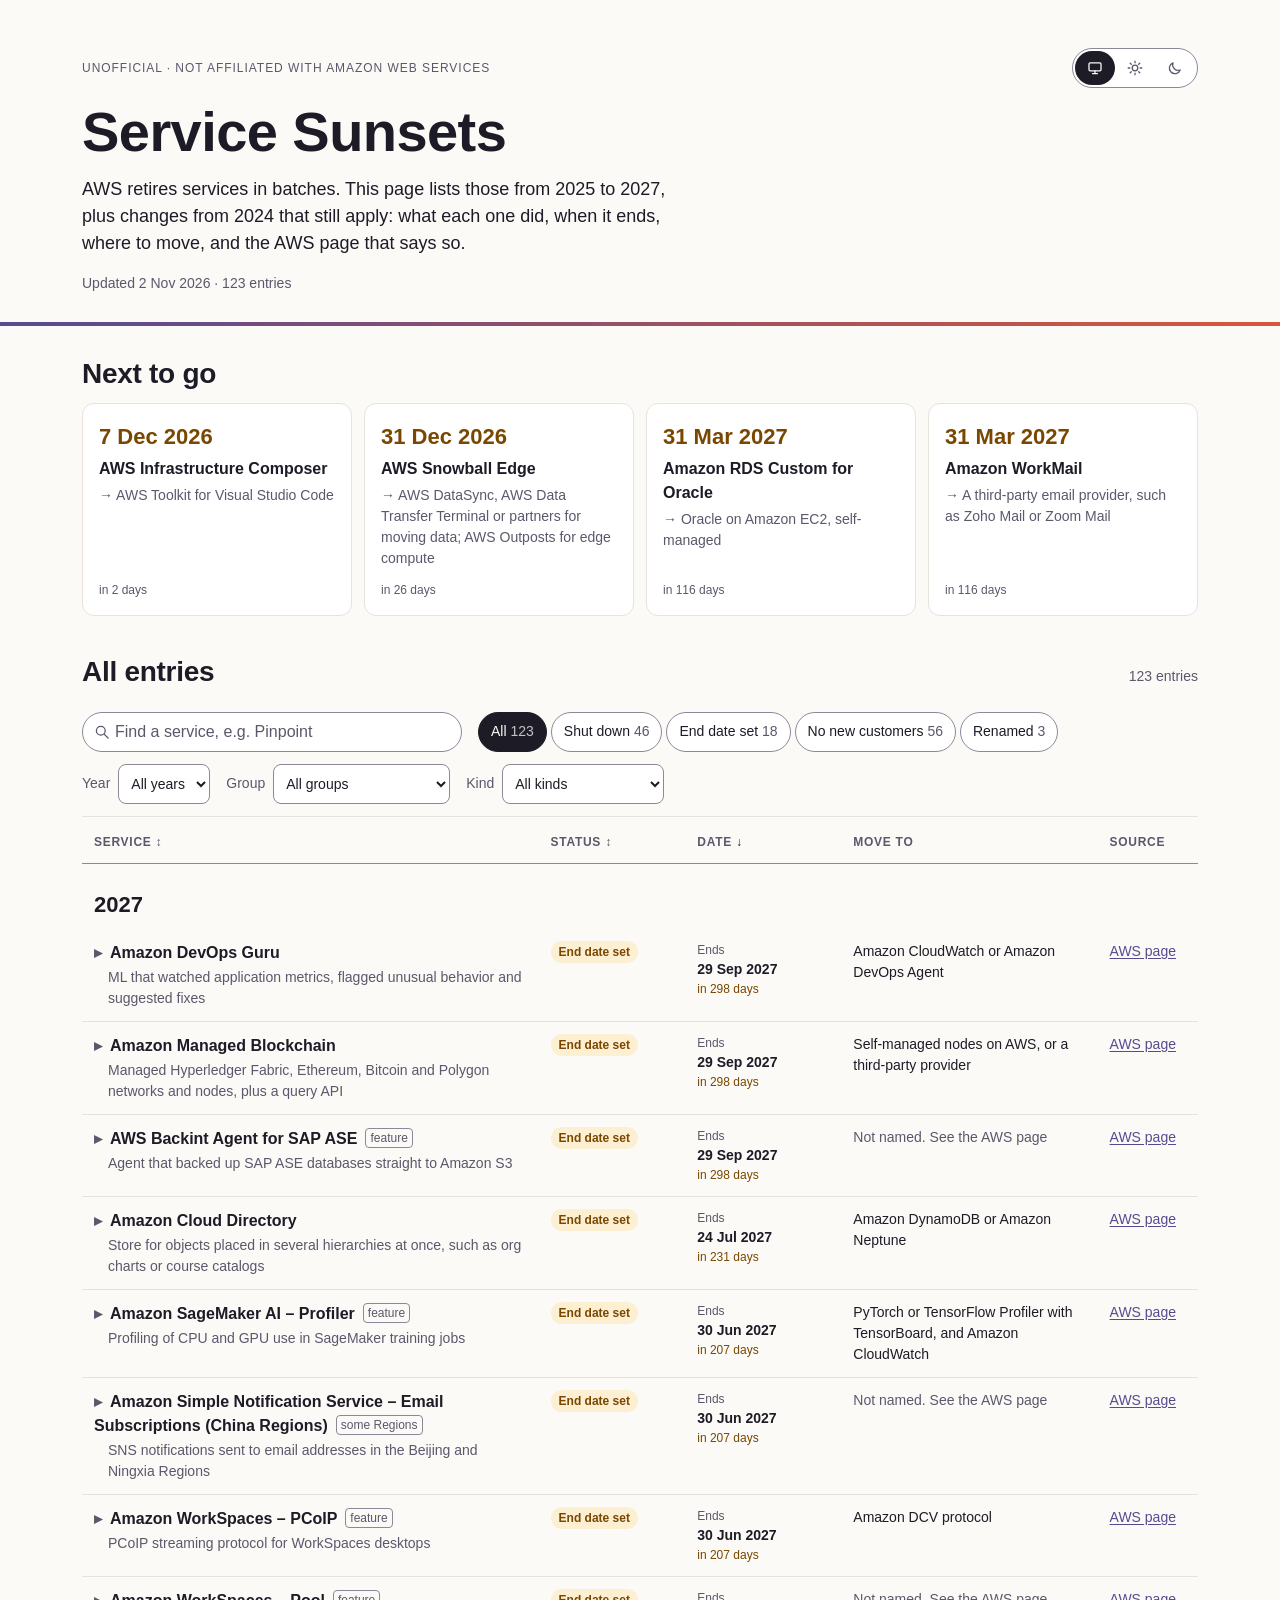
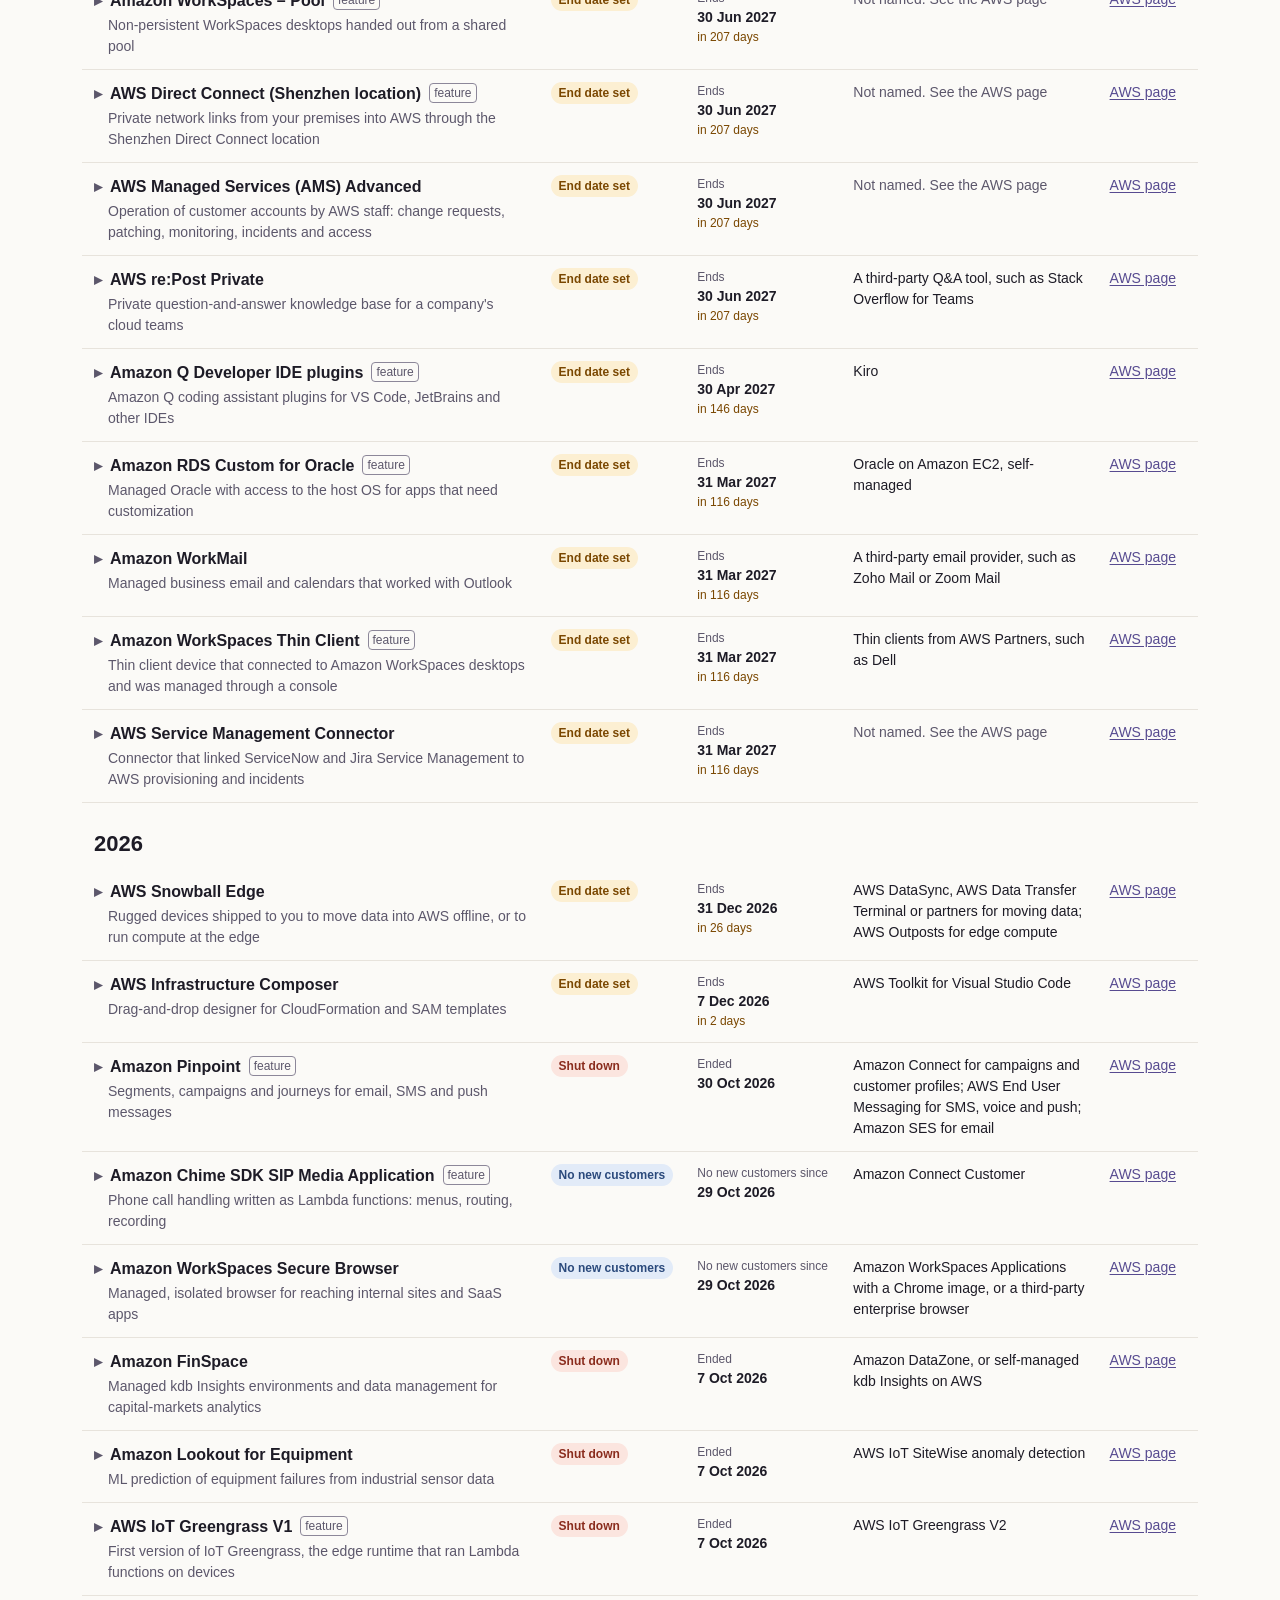
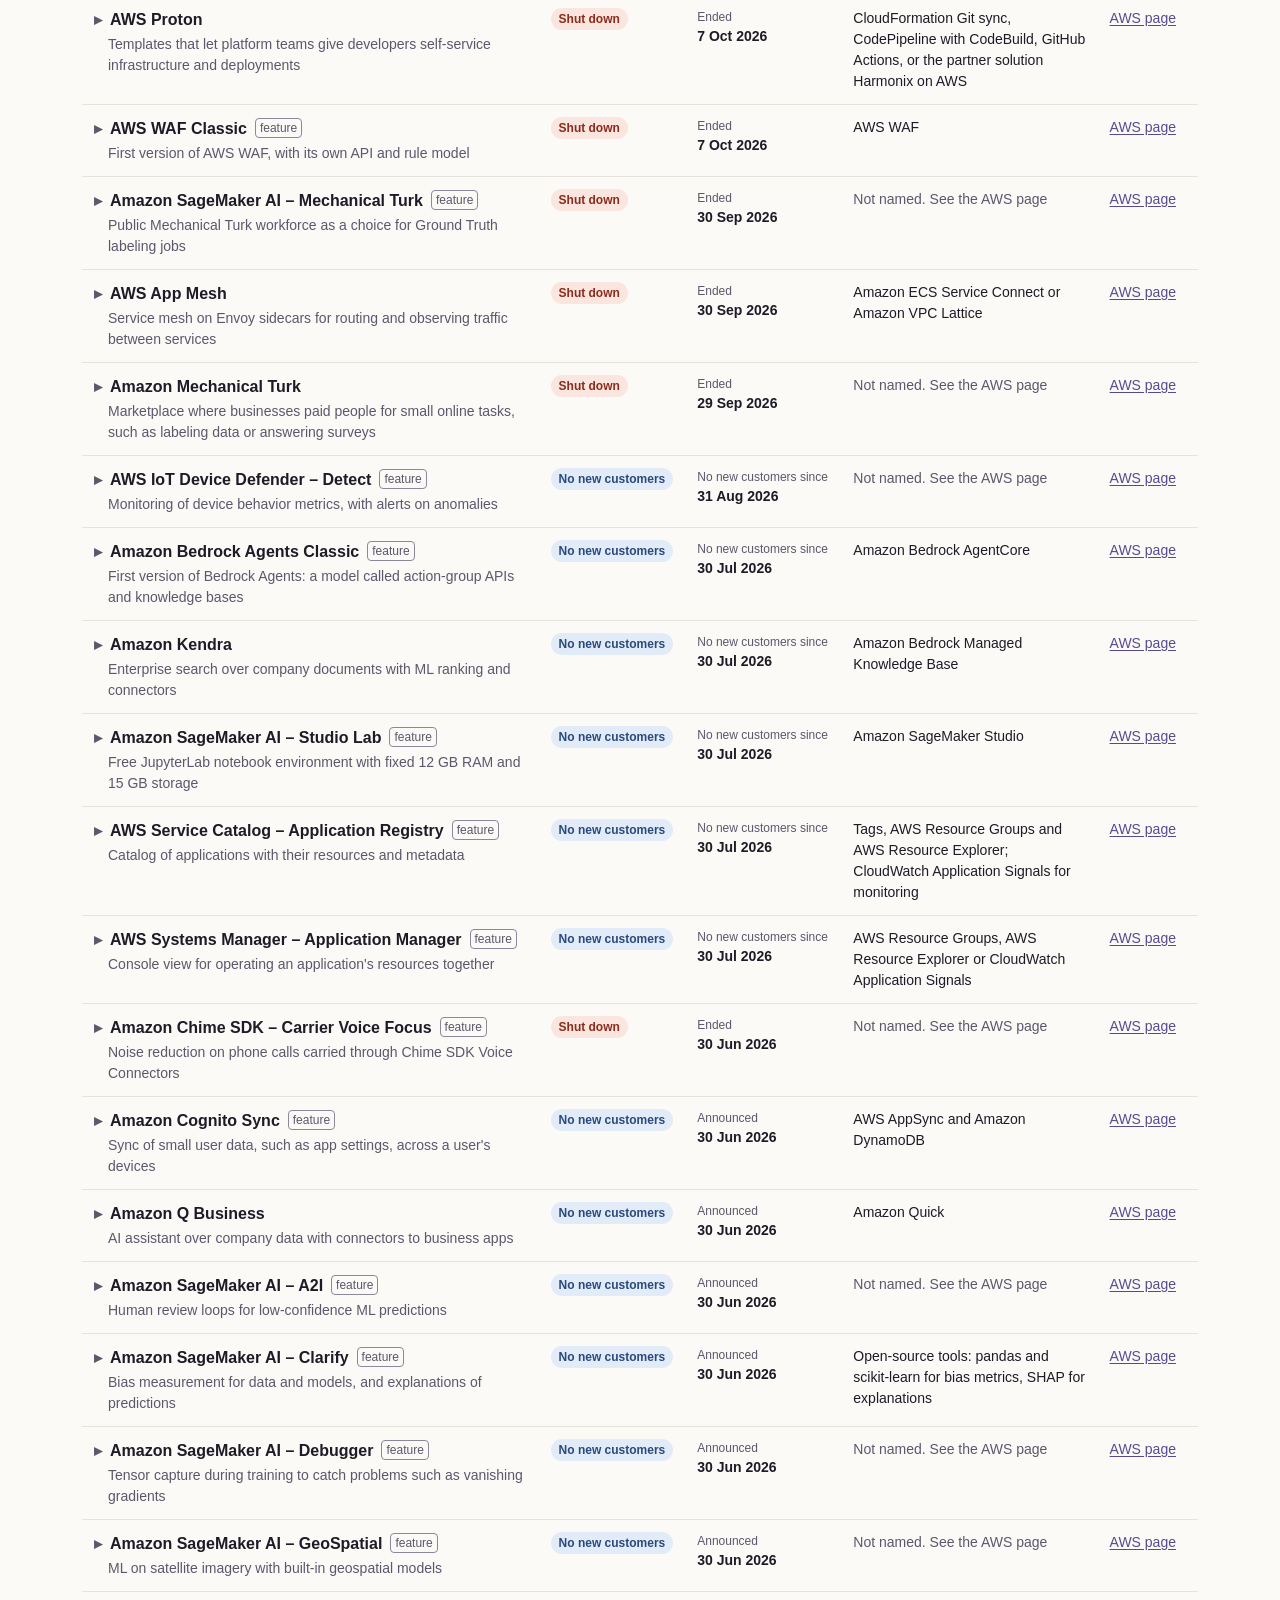
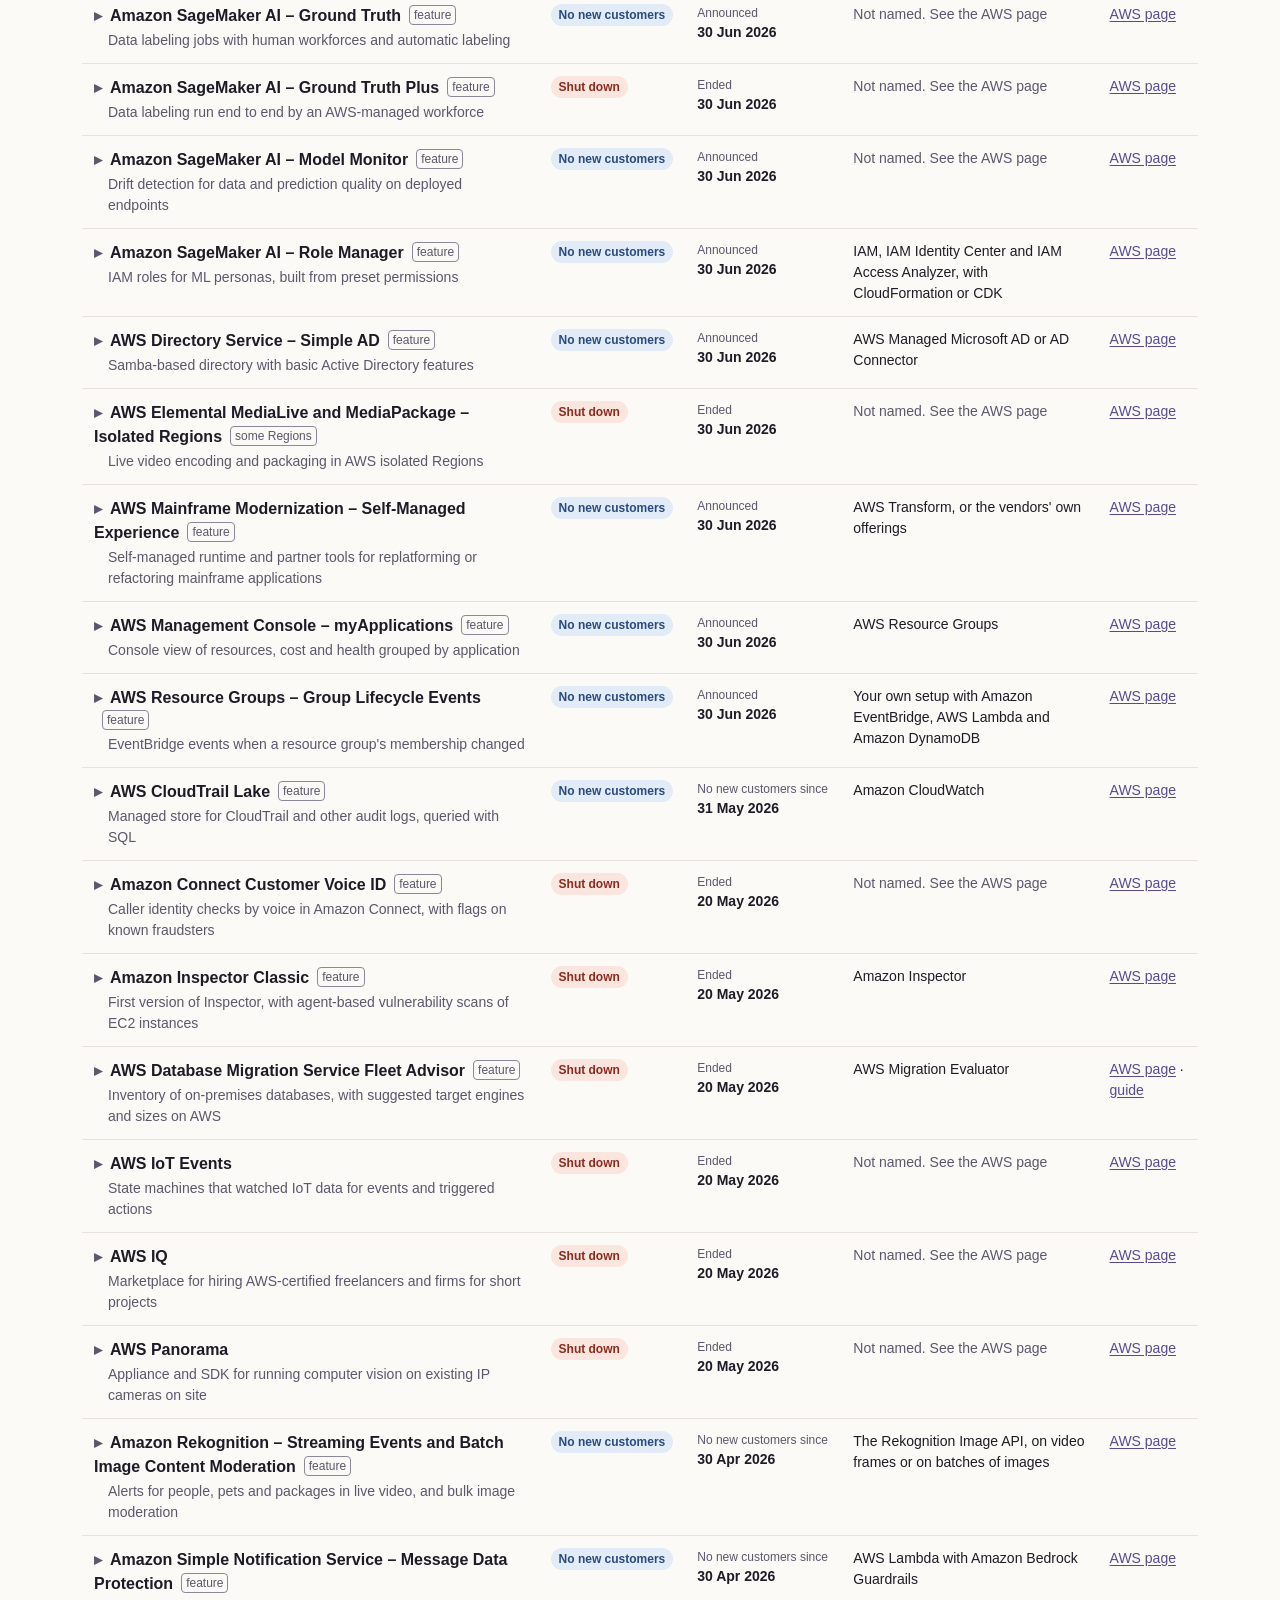
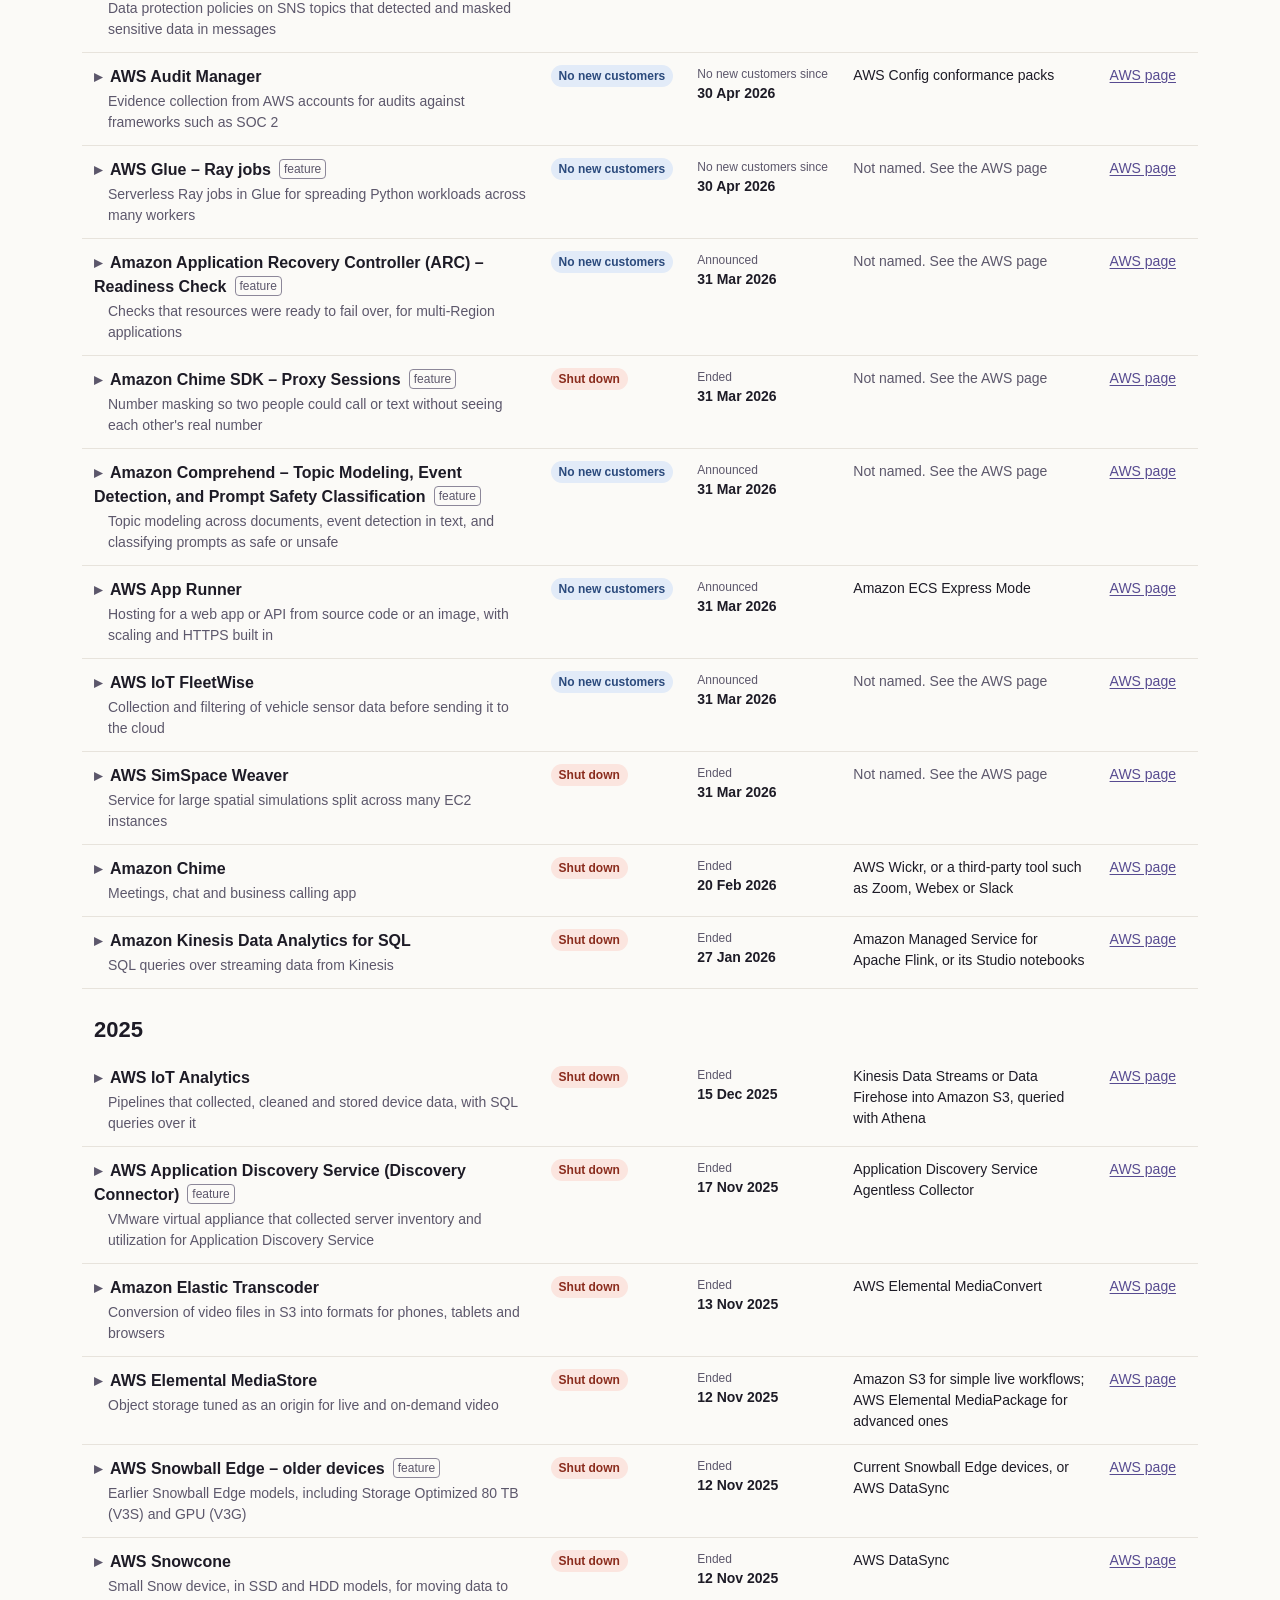
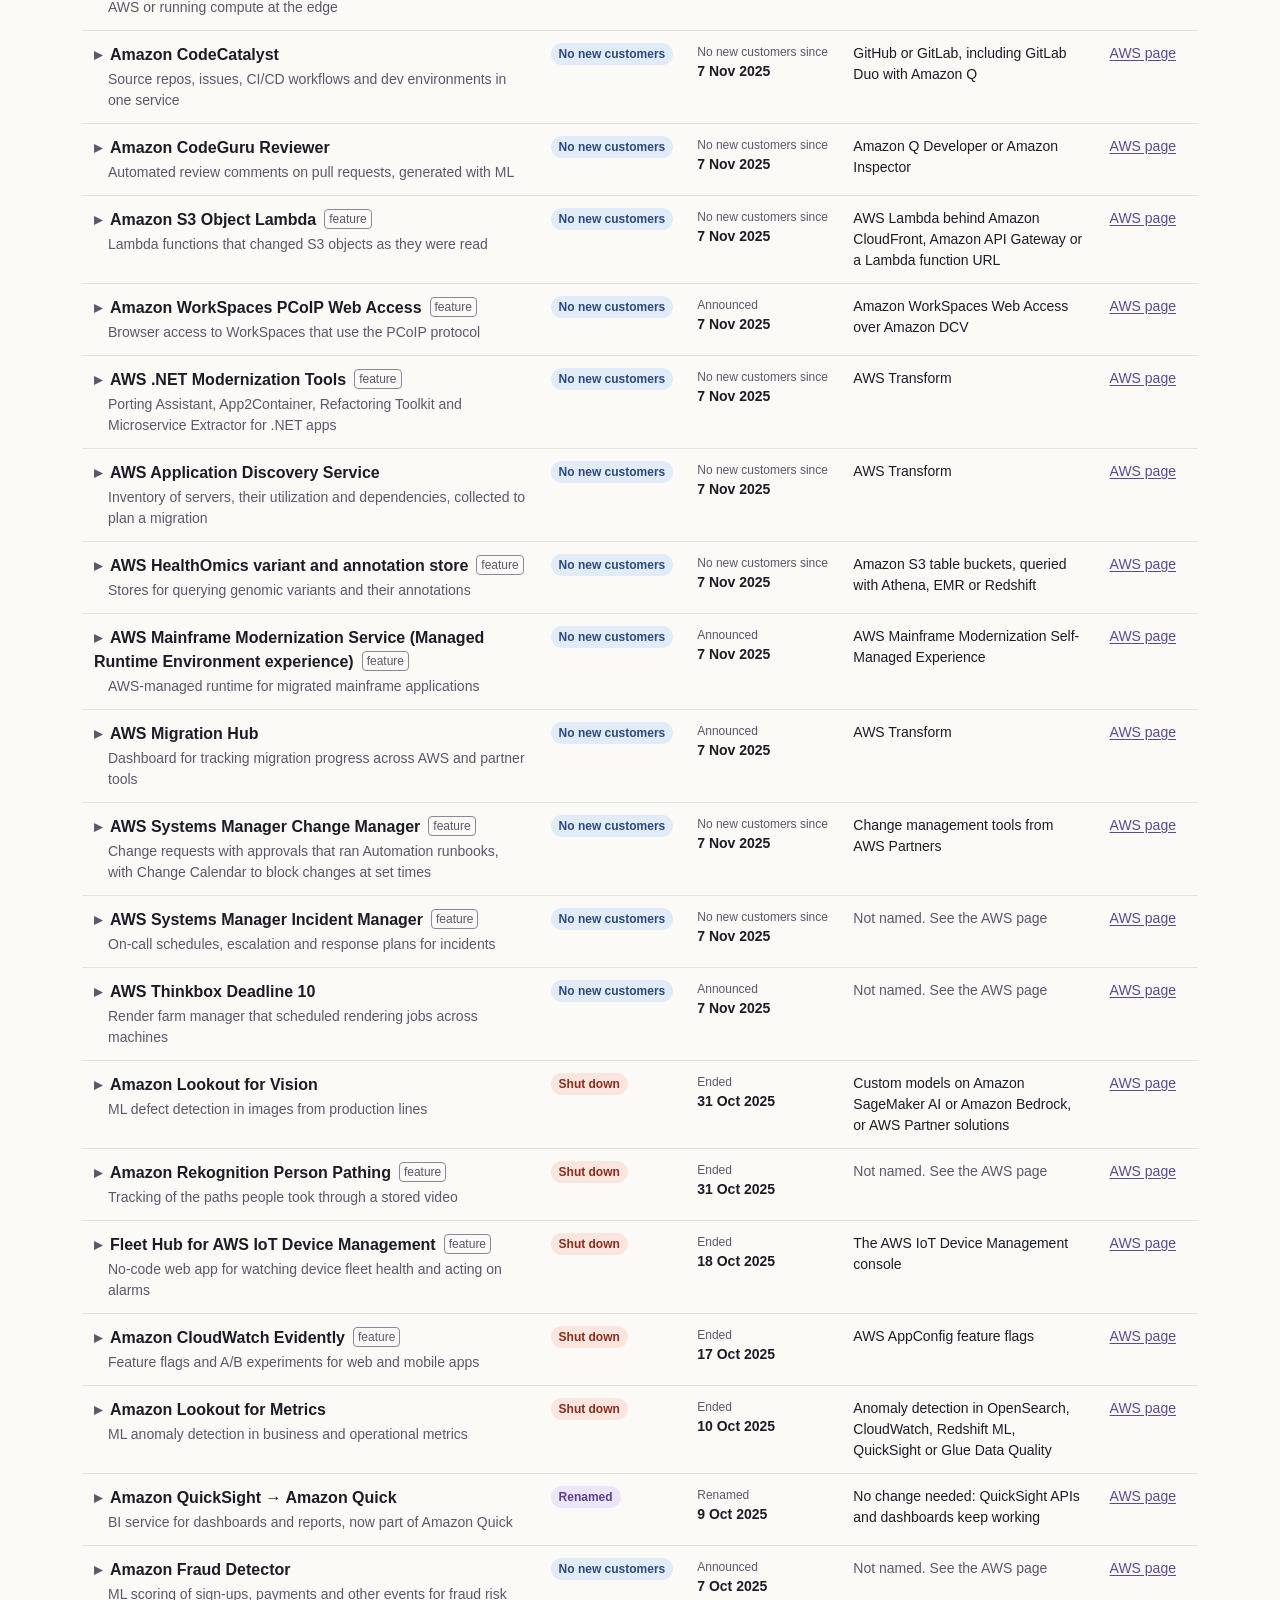
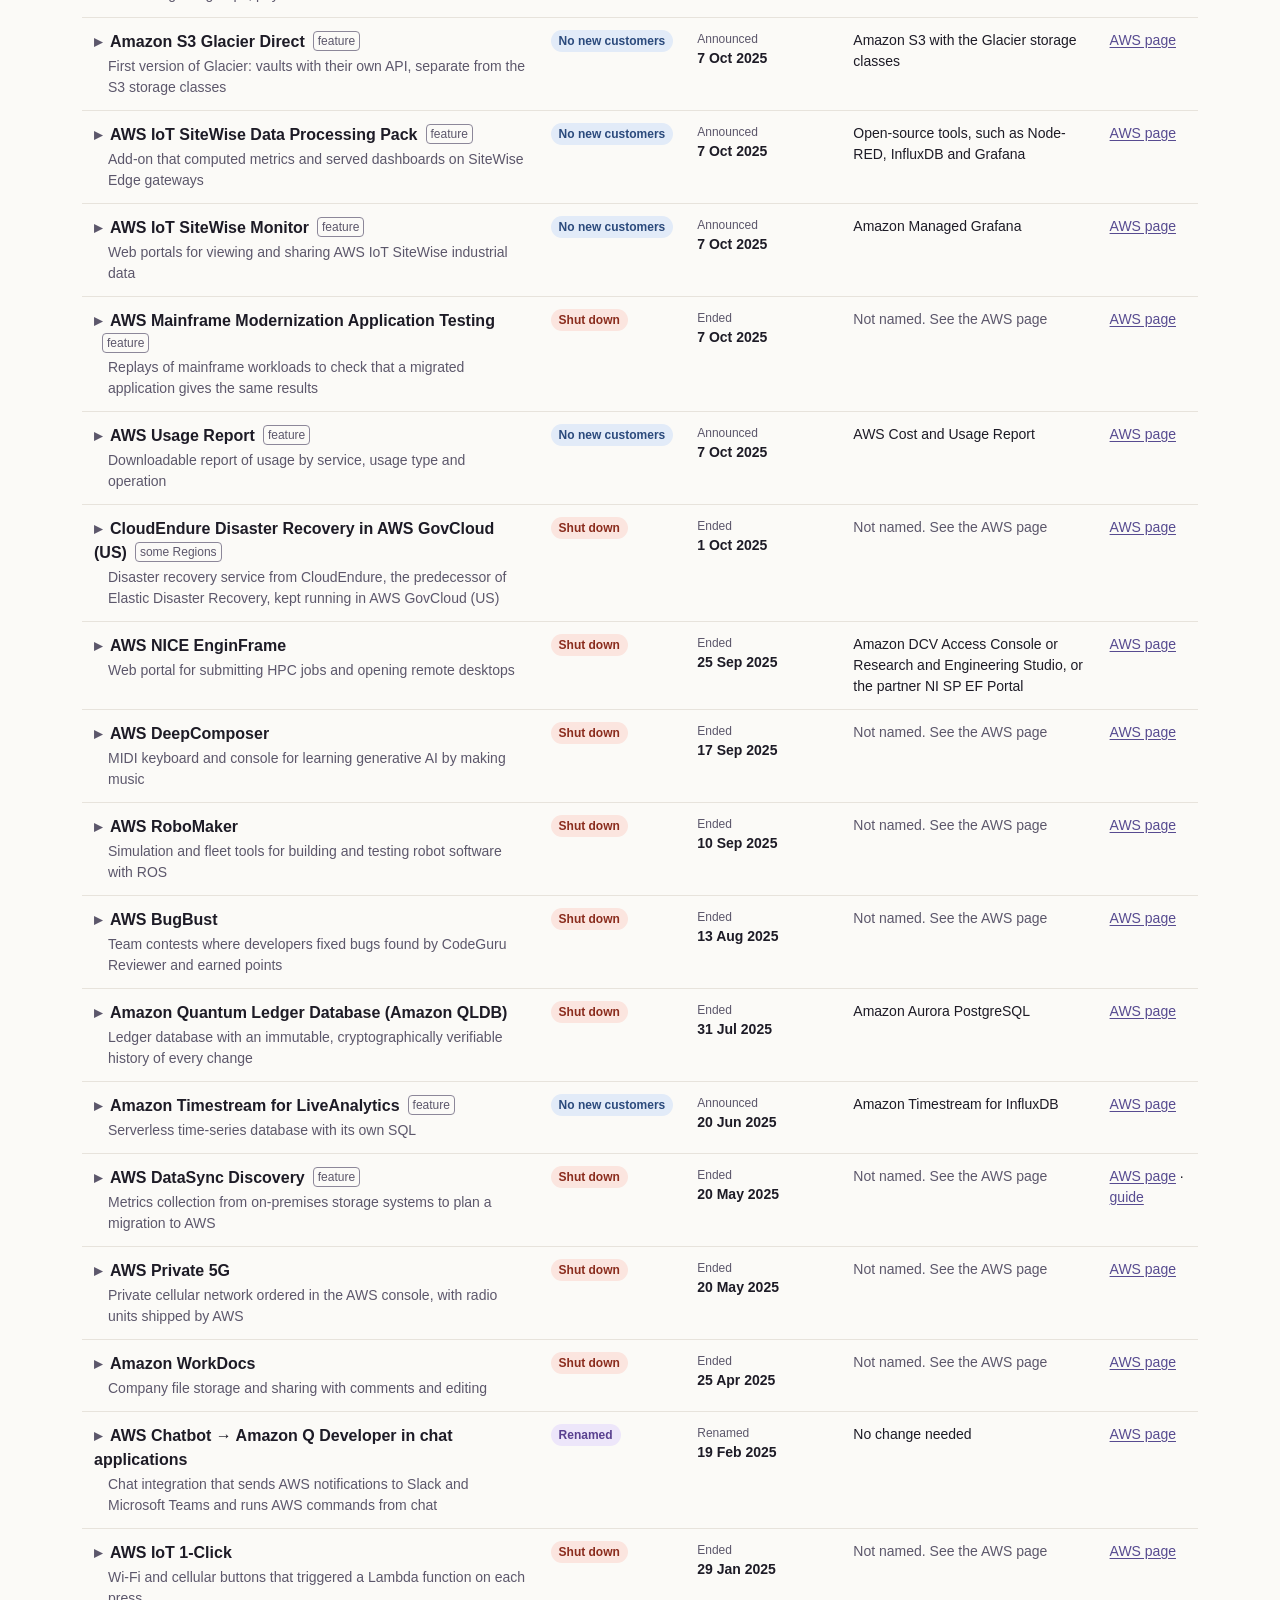
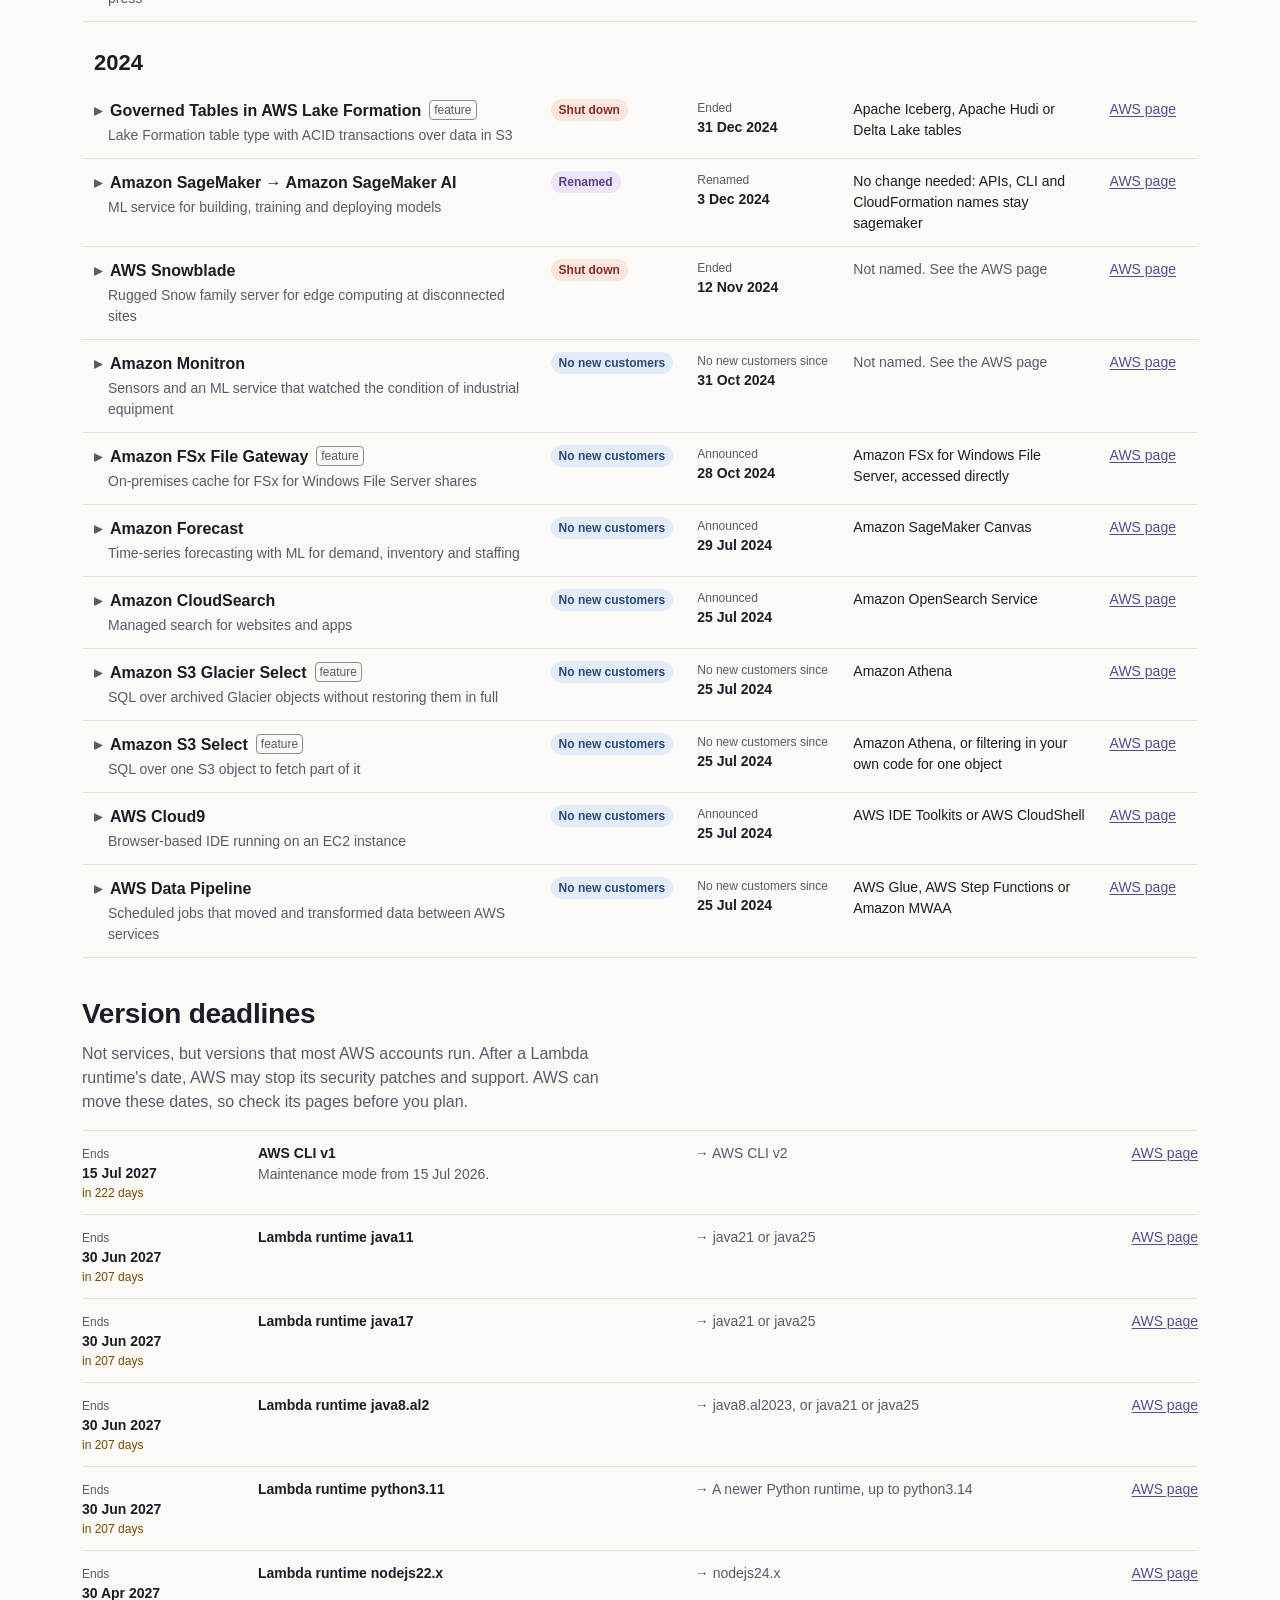
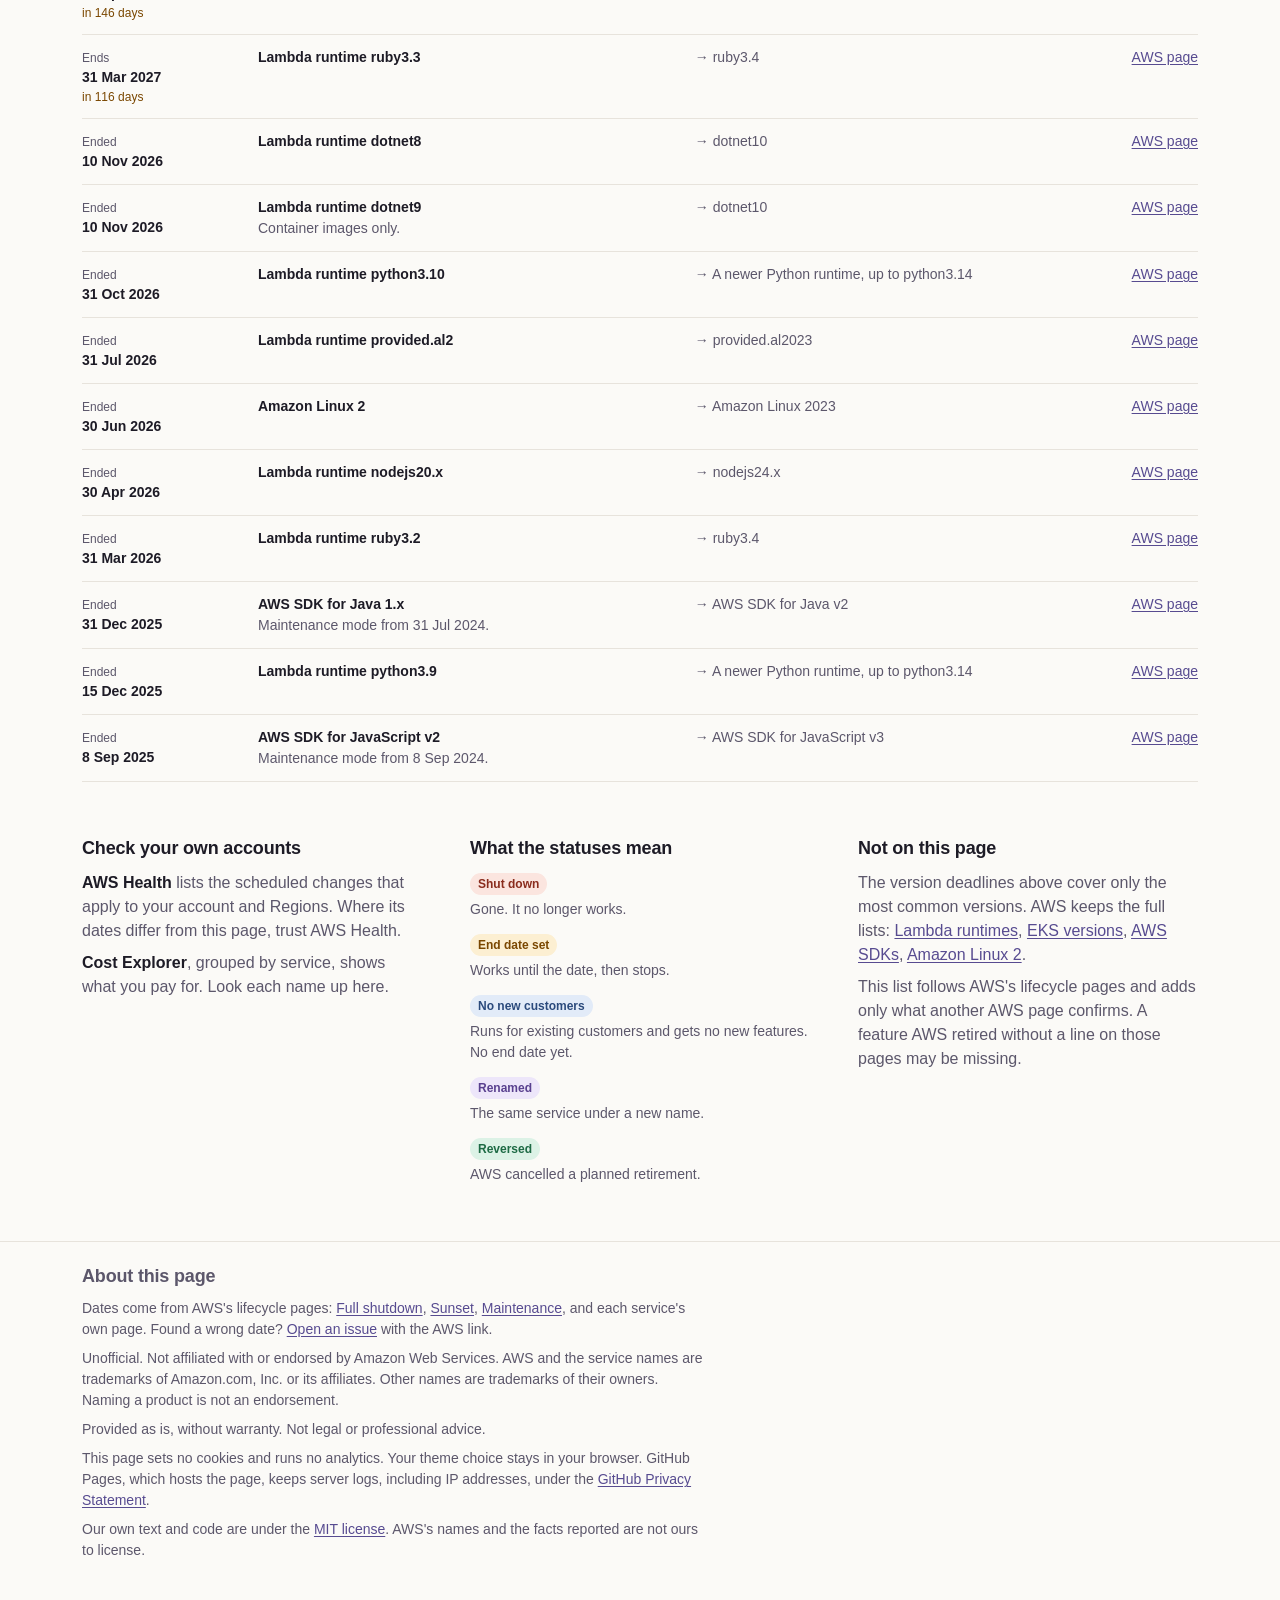
==== commit a3b5409c: "feat: show every table newest first, on the page and in the README" ====
--- a/site/index.html
+++ b/site/index.html
@@ -80,8 +80,8 @@
         <label><span>Group</span><select class="control" id="group-filter"><option value="">All groups</option></select></label>
         <label><span>Kind</span><select class="control" id="scope-filter"><option value="">All kinds</option></select></label>
         <label class="sort-order-field"><span>Sort</span><select class="control" id="sort-order">
+          <option value="date-desc">Newest first</option>
           <option value="date-asc">Oldest first</option>
-          <option value="date-desc">Newest first</option>
           <option value="name-asc">Name A–Z</option>
           <option value="name-desc">Name Z–A</option>
           <option value="state-asc">Status</option>
@@ -96,92 +96,52 @@
         <tr>
           <th scope="col" class="cell-service"><button type="button" data-sort-field="name">Service</button></th>
           <th scope="col" class="cell-status"><button type="button" data-sort-field="state">Status</button></th>
-          <th scope="col" class="cell-date" aria-sort="ascending"><button type="button" data-sort-field="date">Date</button></th>
+          <th scope="col" class="cell-date" aria-sort="descending"><button type="button" data-sort-field="date">Date</button></th>
           <th scope="col" class="cell-replacement">Move to</th>
           <th scope="col" class="cell-source">Source</th>
         </tr>
       </thead>
       <!-- register:rows -->
 <tbody>
-<tr class="year-row"><th colspan="5" scope="rowgroup">2024</th></tr>
-<tr id="cloudsearch" class="entry-row" data-state="no-new-customers" data-group="Analytics" data-scope="service" data-key-date="2024-07-25" data-end-date="" data-sort-name="amazon cloudsearch" data-search-text="amazon cloudsearch managed search for websites and apps amazon opensearch service analytics "><td class="cell-service" data-label="Service"><details><summary><strong class="entry-name">Amazon CloudSearch</strong><span class="entry-what">Managed search for websites and apps</span></summary><div class="entry-details"><ul class="entry-timeline"><li><span class="timeline-label">Announced</span> <time datetime="2024-07-25">25 Jul 2024</time></li></ul></div></details></td><td class="cell-status" data-label="Status"><span class="state-badge no-new-customers">No new customers</span></td><td class="cell-date" data-label="Date"><span class="date-label">Announced</span><time datetime="2024-07-25">25 Jul 2024</time></td><td class="cell-replacement" data-label="Move to">Amazon OpenSearch Service</td><td class="cell-source" data-label="Source"><a href="https://aws.amazon.com/blogs/big-data/transition-from-amazon-cloudsearch-to-amazon-opensearch-service/">AWS page<span class="visually-hidden"> for Amazon CloudSearch</span></a></td></tr>
-<tr id="s3-glacier-select" class="entry-row" data-state="no-new-customers" data-group="Storage" data-scope="feature" data-key-date="2024-07-25" data-end-date="" data-sort-name="amazon s3 glacier select" data-search-text="amazon s3 glacier select sql over archived glacier objects without restoring them in full amazon athena storage "><td class="cell-service" data-label="Service"><details><summary><strong class="entry-name">Amazon S3 Glacier Select</strong><span class="scope-tag">feature</span><span class="entry-what">SQL over archived Glacier objects without restoring them in full</span></summary><div class="entry-details"><ul class="entry-timeline"><li><span class="timeline-label">Announced</span> <time datetime="2024-07-25">25 Jul 2024</time></li><li><span class="timeline-label">No new customers</span> <time datetime="2024-07-25">25 Jul 2024</time></li></ul></div></details></td><td class="cell-status" data-label="Status"><span class="state-badge no-new-customers">No new customers</span></td><td class="cell-date" data-label="Date"><span class="date-label">No new customers since</span><time datetime="2024-07-25">25 Jul 2024</time></td><td class="cell-replacement" data-label="Move to">Amazon Athena</td><td class="cell-source" data-label="Source"><a href="https://aws.amazon.com/blogs/storage/how-to-optimize-querying-your-data-in-amazon-s3/">AWS page<span class="visually-hidden"> for Amazon S3 Glacier Select</span></a></td></tr>
-<tr id="s3-select" class="entry-row" data-state="no-new-customers" data-group="Storage" data-scope="feature" data-key-date="2024-07-25" data-end-date="" data-sort-name="amazon s3 select" data-search-text="amazon s3 select sql over one s3 object to fetch part of it amazon athena, or filtering in your own code for one object storage "><td class="cell-service" data-label="Service"><details><summary><strong class="entry-name">Amazon S3 Select</strong><span class="scope-tag">feature</span><span class="entry-what">SQL over one S3 object to fetch part of it</span></summary><div class="entry-details"><ul class="entry-timeline"><li><span class="timeline-label">Announced</span> <time datetime="2024-07-25">25 Jul 2024</time></li><li><span class="timeline-label">No new customers</span> <time datetime="2024-07-25">25 Jul 2024</time></li></ul></div></details></td><td class="cell-status" data-label="Status"><span class="state-badge no-new-customers">No new customers</span></td><td class="cell-date" data-label="Date"><span class="date-label">No new customers since</span><time datetime="2024-07-25">25 Jul 2024</time></td><td class="cell-replacement" data-label="Move to">Amazon Athena, or filtering in your own code for one object</td><td class="cell-source" data-label="Source"><a href="https://aws.amazon.com/blogs/storage/how-to-optimize-querying-your-data-in-amazon-s3/">AWS page<span class="visually-hidden"> for Amazon S3 Select</span></a></td></tr>
-<tr id="cloud9" class="entry-row" data-state="no-new-customers" data-group="Developer tools" data-scope="service" data-key-date="2024-07-25" data-end-date="" data-sort-name="aws cloud9" data-search-text="aws cloud9 browser-based ide running on an ec2 instance aws ide toolkits or aws cloudshell developer tools "><td class="cell-service" data-label="Service"><details><summary><strong class="entry-name">AWS Cloud9</strong><span class="entry-what">Browser-based IDE running on an EC2 instance</span></summary><div class="entry-details"><ul class="entry-timeline"><li><span class="timeline-label">Announced</span> <time datetime="2024-07-25">25 Jul 2024</time></li></ul></div></details></td><td class="cell-status" data-label="Status"><span class="state-badge no-new-customers">No new customers</span></td><td class="cell-date" data-label="Date"><span class="date-label">Announced</span><time datetime="2024-07-25">25 Jul 2024</time></td><td class="cell-replacement" data-label="Move to">AWS IDE Toolkits or AWS CloudShell</td><td class="cell-source" data-label="Source"><a href="https://aws.amazon.com/blogs/devops/how-to-migrate-from-aws-cloud9-to-aws-ide-toolkits-or-aws-cloudshell/">AWS page<span class="visually-hidden"> for AWS Cloud9</span></a></td></tr>
-<tr id="data-pipeline" class="entry-row" data-state="no-new-customers" data-group="Analytics" data-scope="service" data-key-date="2024-07-25" data-end-date="" data-sort-name="aws data pipeline" data-search-text="aws data pipeline scheduled jobs that moved and transformed data between aws services aws glue, aws step functions or amazon mwaa analytics "><td class="cell-service" data-label="Service"><details><summary><strong class="entry-name">AWS Data Pipeline</strong><span class="entry-what">Scheduled jobs that moved and transformed data between AWS services</span></summary><div class="entry-details"><ul class="entry-timeline"><li><span class="timeline-label">No new customers</span> <time datetime="2024-07-25">25 Jul 2024</time></li></ul></div></details></td><td class="cell-status" data-label="Status"><span class="state-badge no-new-customers">No new customers</span></td><td class="cell-date" data-label="Date"><span class="date-label">No new customers since</span><time datetime="2024-07-25">25 Jul 2024</time></td><td class="cell-replacement" data-label="Move to">AWS Glue, AWS Step Functions or Amazon MWAA</td><td class="cell-source" data-label="Source"><a href="https://aws.amazon.com/blogs/big-data/migrate-workloads-from-aws-data-pipeline/">AWS page<span class="visually-hidden"> for AWS Data Pipeline</span></a></td></tr>
-<tr id="forecast" class="entry-row" data-state="no-new-customers" data-group="AI &amp; ML" data-scope="service" data-key-date="2024-07-29" data-end-date="" data-sort-name="amazon forecast" data-search-text="amazon forecast time-series forecasting with ml for demand, inventory and staffing amazon sagemaker canvas ai &amp; ml "><td class="cell-service" data-label="Service"><details><summary><strong class="entry-name">Amazon Forecast</strong><span class="entry-what">Time-series forecasting with ML for demand, inventory and staffing</span></summary><div class="entry-details"><ul class="entry-timeline"><li><span class="timeline-label">Announced</span> <time datetime="2024-07-29">29 Jul 2024</time></li></ul></div></details></td><td class="cell-status" data-label="Status"><span class="state-badge no-new-customers">No new customers</span></td><td class="cell-date" data-label="Date"><span class="date-label">Announced</span><time datetime="2024-07-29">29 Jul 2024</time></td><td class="cell-replacement" data-label="Move to">Amazon SageMaker Canvas</td><td class="cell-source" data-label="Source"><a href="https://aws.amazon.com/blogs/machine-learning/transition-your-amazon-forecast-usage-to-amazon-sagemaker-canvas/">AWS page<span class="visually-hidden"> for Amazon Forecast</span></a></td></tr>
-<tr id="fsx-file-gateway" class="entry-row" data-state="no-new-customers" data-group="Storage" data-scope="feature" data-key-date="2024-10-28" data-end-date="" data-sort-name="amazon fsx file gateway" data-search-text="amazon fsx file gateway on-premises cache for fsx for windows file server shares amazon fsx for windows file server, accessed directly storage "><td class="cell-service" data-label="Service"><details><summary><strong class="entry-name">Amazon FSx File Gateway</strong><span class="scope-tag">feature</span><span class="entry-what">On-premises cache for FSx for Windows File Server shares</span></summary><div class="entry-details"><ul class="entry-timeline"><li><span class="timeline-label">Announced</span> <time datetime="2024-10-28">28 Oct 2024</time></li></ul></div></details></td><td class="cell-status" data-label="Status"><span class="state-badge no-new-customers">No new customers</span></td><td class="cell-date" data-label="Date"><span class="date-label">Announced</span><time datetime="2024-10-28">28 Oct 2024</time></td><td class="cell-replacement" data-label="Move to">Amazon FSx for Windows File Server, accessed directly</td><td class="cell-source" data-label="Source"><a href="https://aws.amazon.com/blogs/storage/switch-your-file-share-access-from-amazon-fsx-file-gateway-to-amazon-fsx-for-windows-file-server/">AWS page<span class="visually-hidden"> for Amazon FSx File Gateway</span></a></td></tr>
-<tr id="monitron" class="entry-row" data-state="no-new-customers" data-group="IoT" data-scope="service" data-key-date="2024-10-31" data-end-date="" data-sort-name="amazon monitron" data-search-text="amazon monitron sensors and an ml service that watched the condition of industrial equipment  iot "><td class="cell-service" data-label="Service"><details><summary><strong class="entry-name">Amazon Monitron</strong><span class="entry-what">Sensors and an ML service that watched the condition of industrial equipment</span></summary><div class="entry-details"><ul class="entry-timeline"><li><span class="timeline-label">Announced</span> <time datetime="2024-10-31">31 Oct 2024</time></li><li><span class="timeline-label">No new customers</span> <time datetime="2024-10-31">31 Oct 2024</time></li></ul></div></details></td><td class="cell-status" data-label="Status"><span class="state-badge no-new-customers">No new customers</span></td><td class="cell-date" data-label="Date"><span class="date-label">No new customers since</span><time datetime="2024-10-31">31 Oct 2024</time></td><td class="cell-replacement" data-label="Move to"><span class="text-muted">Not named. See the AWS page</span></td><td class="cell-source" data-label="Source"><a href="https://aws.amazon.com/blogs/machine-learning/maintain-access-and-consider-alternatives-for-amazon-monitron/">AWS page<span class="visually-hidden"> for Amazon Monitron</span></a></td></tr>
-<tr id="snowblade" class="entry-row" data-state="shut-down" data-group="Migration &amp; transfer" data-scope="service" data-key-date="2024-11-12" data-end-date="2024-11-12" data-sort-name="aws snowblade" data-search-text="aws snowblade rugged snow family server for edge computing at disconnected sites  migration &amp; transfer "><td class="cell-service" data-label="Service"><details><summary><strong class="entry-name">AWS Snowblade</strong><span class="entry-what">Rugged Snow family server for edge computing at disconnected sites</span></summary><div class="entry-details"><ul class="entry-timeline"><li><span class="timeline-label">End of support</span> <time datetime="2024-11-12">12 Nov 2024</time></li></ul></div></details></td><td class="cell-status" data-label="Status"><span class="state-badge shut-down">Shut down</span></td><td class="cell-date" data-label="Date"><span class="date-label">Ended</span><time datetime="2024-11-12">12 Nov 2024</time></td><td class="cell-replacement" data-label="Move to"><span class="text-muted">Not named. See the AWS page</span></td><td class="cell-source" data-label="Source"><a href="https://docs.aws.amazon.com/general/latest/gr/full_shutdown_services.html">AWS page<span class="visually-hidden"> for AWS Snowblade</span></a></td></tr>
-<tr id="sagemaker-ai-rename" class="entry-row" data-state="renamed" data-group="AI &amp; ML" data-scope="service" data-key-date="2024-12-03" data-end-date="" data-sort-name="amazon sagemaker → amazon sagemaker ai" data-search-text="amazon sagemaker → amazon sagemaker ai ml service for building, training and deploying models no change needed: apis, cli and cloudformation names stay sagemaker ai &amp; ml the sagemaker name now covers the wider data and ai platform."><td class="cell-service" data-label="Service"><details><summary><strong class="entry-name">Amazon SageMaker → Amazon SageMaker AI</strong><span class="entry-what">ML service for building, training and deploying models</span></summary><div class="entry-details"><ul class="entry-timeline"><li><span class="timeline-label">Announced</span> <time datetime="2024-12-03">3 Dec 2024</time></li></ul><p class="entry-note">The SageMaker name now covers the wider data and AI platform.</p></div></details></td><td class="cell-status" data-label="Status"><span class="state-badge renamed">Renamed</span></td><td class="cell-date" data-label="Date"><span class="date-label">Renamed</span><time datetime="2024-12-03">3 Dec 2024</time></td><td class="cell-replacement" data-label="Move to">No change needed: APIs, CLI and CloudFormation names stay sagemaker</td><td class="cell-source" data-label="Source"><a href="https://docs.aws.amazon.com/sagemaker/latest/dg/whatis.html">AWS page<span class="visually-hidden"> for Amazon SageMaker → Amazon SageMaker AI</span></a></td></tr>
-<tr id="lake-formation-governed-tables" class="entry-row" data-state="shut-down" data-group="Analytics" data-scope="feature" data-key-date="2024-12-31" data-end-date="2024-12-31" data-sort-name="governed tables in aws lake formation" data-search-text="governed tables in aws lake formation lake formation table type with acid transactions over data in s3 apache iceberg, apache hudi or delta lake tables analytics "><td class="cell-service" data-label="Service"><details><summary><strong class="entry-name">Governed Tables in AWS Lake Formation</strong><span class="scope-tag">feature</span><span class="entry-what">Lake Formation table type with ACID transactions over data in S3</span></summary><div class="entry-details"><ul class="entry-timeline"><li><span class="timeline-label">End of support</span> <time datetime="2024-12-31">31 Dec 2024</time></li></ul></div></details></td><td class="cell-status" data-label="Status"><span class="state-badge shut-down">Shut down</span></td><td class="cell-date" data-label="Date"><span class="date-label">Ended</span><time datetime="2024-12-31">31 Dec 2024</time></td><td class="cell-replacement" data-label="Move to">Apache Iceberg, Apache Hudi or Delta Lake tables</td><td class="cell-source" data-label="Source"><a href="https://docs.aws.amazon.com/general/latest/gr/full_shutdown_services.html">AWS page<span class="visually-hidden"> for Governed Tables in AWS Lake Formation</span></a></td></tr>
-</tbody>
-<tbody>
-<tr class="year-row"><th colspan="5" scope="rowgroup">2025</th></tr>
-<tr id="iot-1-click" class="entry-row" data-state="shut-down" data-group="IoT" data-scope="service" data-key-date="2025-01-29" data-end-date="2025-01-29" data-sort-name="aws iot 1-click" data-search-text="aws iot 1-click wi-fi and cellular buttons that triggered a lambda function on each press  iot "><td class="cell-service" data-label="Service"><details><summary><strong class="entry-name">AWS IoT 1-Click</strong><span class="entry-what">Wi-Fi and cellular buttons that triggered a Lambda function on each press</span></summary><div class="entry-details"><ul class="entry-timeline"><li><span class="timeline-label">End of support</span> <time datetime="2025-01-29">29 Jan 2025</time></li></ul></div></details></td><td class="cell-status" data-label="Status"><span class="state-badge shut-down">Shut down</span></td><td class="cell-date" data-label="Date"><span class="date-label">Ended</span><time datetime="2025-01-29">29 Jan 2025</time></td><td class="cell-replacement" data-label="Move to"><span class="text-muted">Not named. See the AWS page</span></td><td class="cell-source" data-label="Source"><a href="https://docs.aws.amazon.com/general/latest/gr/full_shutdown_services.html">AWS page<span class="visually-hidden"> for AWS IoT 1-Click</span></a></td></tr>
-<tr id="chatbot-rename" class="entry-row" data-state="renamed" data-group="Management" data-scope="service" data-key-date="2025-02-19" data-end-date="" data-sort-name="aws chatbot → amazon q developer in chat applications" data-search-text="aws chatbot → amazon q developer in chat applications chat integration that sends aws notifications to slack and microsoft teams and runs aws commands from chat no change needed management "><td class="cell-service" data-label="Service"><details><summary><strong class="entry-name">AWS Chatbot → Amazon Q Developer in chat applications</strong><span class="entry-what">Chat integration that sends AWS notifications to Slack and Microsoft Teams and runs AWS commands from chat</span></summary><div class="entry-details"><ul class="entry-timeline"><li><span class="timeline-label">Announced</span> <time datetime="2025-02-19">19 Feb 2025</time></li></ul></div></details></td><td class="cell-status" data-label="Status"><span class="state-badge renamed">Renamed</span></td><td class="cell-date" data-label="Date"><span class="date-label">Renamed</span><time datetime="2025-02-19">19 Feb 2025</time></td><td class="cell-replacement" data-label="Move to">No change needed</td><td class="cell-source" data-label="Source"><a href="https://docs.aws.amazon.com/chatbot/latest/adminguide/what-is.html">AWS page<span class="visually-hidden"> for AWS Chatbot → Amazon Q Developer in chat applications</span></a></td></tr>
-<tr id="workdocs" class="entry-row" data-state="shut-down" data-group="Business apps" data-scope="service" data-key-date="2025-04-25" data-end-date="2025-04-25" data-sort-name="amazon workdocs" data-search-text="amazon workdocs company file storage and sharing with comments and editing  business apps "><td class="cell-service" data-label="Service"><details><summary><strong class="entry-name">Amazon WorkDocs</strong><span class="entry-what">Company file storage and sharing with comments and editing</span></summary><div class="entry-details"><ul class="entry-timeline"><li><span class="timeline-label">End of support</span> <time datetime="2025-04-25">25 Apr 2025</time></li></ul></div></details></td><td class="cell-status" data-label="Status"><span class="state-badge shut-down">Shut down</span></td><td class="cell-date" data-label="Date"><span class="date-label">Ended</span><time datetime="2025-04-25">25 Apr 2025</time></td><td class="cell-replacement" data-label="Move to"><span class="text-muted">Not named. See the AWS page</span></td><td class="cell-source" data-label="Source"><a href="https://docs.aws.amazon.com/general/latest/gr/full_shutdown_services.html">AWS page<span class="visually-hidden"> for Amazon WorkDocs</span></a></td></tr>
-<tr id="datasync-discovery" class="entry-row" data-state="shut-down" data-group="Migration &amp; transfer" data-scope="feature" data-key-date="2025-05-20" data-end-date="2025-05-20" data-sort-name="aws datasync discovery" data-search-text="aws datasync discovery metrics collection from on-premises storage systems to plan a migration to aws  migration &amp; transfer datasync transfers keep working. only discovery closed."><td class="cell-service" data-label="Service"><details><summary><strong class="entry-name">AWS DataSync Discovery</strong><span class="scope-tag">feature</span><span class="entry-what">Metrics collection from on-premises storage systems to plan a migration to AWS</span></summary><div class="entry-details"><ul class="entry-timeline"><li><span class="timeline-label">End of support</span> <time datetime="2025-05-20">20 May 2025</time></li></ul><p class="entry-note">DataSync transfers keep working. Only Discovery closed.</p></div></details></td><td class="cell-status" data-label="Status"><span class="state-badge shut-down">Shut down</span></td><td class="cell-date" data-label="Date"><span class="date-label">Ended</span><time datetime="2025-05-20">20 May 2025</time></td><td class="cell-replacement" data-label="Move to"><span class="text-muted">Not named. See the AWS page</span></td><td class="cell-source" data-label="Source"><a href="https://docs.aws.amazon.com/general/latest/gr/full_shutdown_services.html">AWS page<span class="visually-hidden"> for AWS DataSync Discovery</span></a> · <a href="https://docs.aws.amazon.com/datasync/latest/userguide/doc-history.html">guide<span class="visually-hidden"> for AWS DataSync Discovery</span></a></td></tr>
-<tr id="private-5g" class="entry-row" data-state="shut-down" data-group="Networking" data-scope="service" data-key-date="2025-05-20" data-end-date="2025-05-20" data-sort-name="aws private 5g" data-search-text="aws private 5g private cellular network ordered in the aws console, with radio units shipped by aws  networking "><td class="cell-service" data-label="Service"><details><summary><strong class="entry-name">AWS Private 5G</strong><span class="entry-what">Private cellular network ordered in the AWS console, with radio units shipped by AWS</span></summary><div class="entry-details"><ul class="entry-timeline"><li><span class="timeline-label">End of support</span> <time datetime="2025-05-20">20 May 2025</time></li></ul></div></details></td><td class="cell-status" data-label="Status"><span class="state-badge shut-down">Shut down</span></td><td class="cell-date" data-label="Date"><span class="date-label">Ended</span><time datetime="2025-05-20">20 May 2025</time></td><td class="cell-replacement" data-label="Move to"><span class="text-muted">Not named. See the AWS page</span></td><td class="cell-source" data-label="Source"><a href="https://docs.aws.amazon.com/general/latest/gr/full_shutdown_services.html">AWS page<span class="visually-hidden"> for AWS Private 5G</span></a></td></tr>
-<tr id="timestream-liveanalytics" class="entry-row" data-state="no-new-customers" data-group="Databases" data-scope="feature" data-key-date="2025-06-20" data-end-date="" data-sort-name="amazon timestream for liveanalytics" data-search-text="amazon timestream for liveanalytics serverless time-series database with its own sql amazon timestream for influxdb databases "><td class="cell-service" data-label="Service"><details><summary><strong class="entry-name">Amazon Timestream for LiveAnalytics</strong><span class="scope-tag">feature</span><span class="entry-what">Serverless time-series database with its own SQL</span></summary><div class="entry-details"><ul class="entry-timeline"><li><span class="timeline-label">Announced</span> <time datetime="2025-06-20">20 Jun 2025</time></li></ul></div></details></td><td class="cell-status" data-label="Status"><span class="state-badge no-new-customers">No new customers</span></td><td class="cell-date" data-label="Date"><span class="date-label">Announced</span><time datetime="2025-06-20">20 Jun 2025</time></td><td class="cell-replacement" data-label="Move to">Amazon Timestream for InfluxDB</td><td class="cell-source" data-label="Source"><a href="https://docs.aws.amazon.com/timestream/latest/developerguide/timestream-for-influxdb.html">AWS page<span class="visually-hidden"> for Amazon Timestream for LiveAnalytics</span></a></td></tr>
-<tr id="qldb" class="entry-row" data-state="shut-down" data-group="Databases" data-scope="service" data-key-date="2025-07-31" data-end-date="2025-07-31" data-sort-name="amazon quantum ledger database (amazon qldb)" data-search-text="amazon quantum ledger database (amazon qldb) ledger database with an immutable, cryptographically verifiable history of every change amazon aurora postgresql databases aurora does not keep a verifiable history by itself. you have to build it."><td class="cell-service" data-label="Service"><details><summary><strong class="entry-name">Amazon Quantum Ledger Database (Amazon QLDB)</strong><span class="entry-what">Ledger database with an immutable, cryptographically verifiable history of every change</span></summary><div class="entry-details"><ul class="entry-timeline"><li><span class="timeline-label">End of support</span> <time datetime="2025-07-31">31 Jul 2025</time></li></ul><p class="entry-note">Aurora does not keep a verifiable history by itself. You have to build it.</p></div></details></td><td class="cell-status" data-label="Status"><span class="state-badge shut-down">Shut down</span></td><td class="cell-date" data-label="Date"><span class="date-label">Ended</span><time datetime="2025-07-31">31 Jul 2025</time></td><td class="cell-replacement" data-label="Move to">Amazon Aurora PostgreSQL</td><td class="cell-source" data-label="Source"><a href="https://docs.aws.amazon.com/general/latest/gr/full_shutdown_services.html">AWS page<span class="visually-hidden"> for Amazon Quantum Ledger Database (Amazon QLDB)</span></a></td></tr>
-<tr id="bugbust" class="entry-row" data-state="shut-down" data-group="Developer tools" data-scope="service" data-key-date="2025-08-13" data-end-date="2025-08-13" data-sort-name="aws bugbust" data-search-text="aws bugbust team contests where developers fixed bugs found by codeguru reviewer and earned points  developer tools "><td class="cell-service" data-label="Service"><details><summary><strong class="entry-name">AWS BugBust</strong><span class="entry-what">Team contests where developers fixed bugs found by CodeGuru Reviewer and earned points</span></summary><div class="entry-details"><ul class="entry-timeline"><li><span class="timeline-label">End of support</span> <time datetime="2025-08-13">13 Aug 2025</time></li></ul></div></details></td><td class="cell-status" data-label="Status"><span class="state-badge shut-down">Shut down</span></td><td class="cell-date" data-label="Date"><span class="date-label">Ended</span><time datetime="2025-08-13">13 Aug 2025</time></td><td class="cell-replacement" data-label="Move to"><span class="text-muted">Not named. See the AWS page</span></td><td class="cell-source" data-label="Source"><a href="https://docs.aws.amazon.com/general/latest/gr/full_shutdown_services.html">AWS page<span class="visually-hidden"> for AWS BugBust</span></a></td></tr>
-<tr id="robomaker" class="entry-row" data-state="shut-down" data-group="Compute &amp; containers" data-scope="service" data-key-date="2025-09-10" data-end-date="2025-09-10" data-sort-name="aws robomaker" data-search-text="aws robomaker simulation and fleet tools for building and testing robot software with ros  compute &amp; containers "><td class="cell-service" data-label="Service"><details><summary><strong class="entry-name">AWS RoboMaker</strong><span class="entry-what">Simulation and fleet tools for building and testing robot software with ROS</span></summary><div class="entry-details"><ul class="entry-timeline"><li><span class="timeline-label">End of support</span> <time datetime="2025-09-10">10 Sep 2025</time></li></ul></div></details></td><td class="cell-status" data-label="Status"><span class="state-badge shut-down">Shut down</span></td><td class="cell-date" data-label="Date"><span class="date-label">Ended</span><time datetime="2025-09-10">10 Sep 2025</time></td><td class="cell-replacement" data-label="Move to"><span class="text-muted">Not named. See the AWS page</span></td><td class="cell-source" data-label="Source"><a href="https://docs.aws.amazon.com/general/latest/gr/full_shutdown_services.html">AWS page<span class="visually-hidden"> for AWS RoboMaker</span></a></td></tr>
-<tr id="deepcomposer" class="entry-row" data-state="shut-down" data-group="AI &amp; ML" data-scope="service" data-key-date="2025-09-17" data-end-date="2025-09-17" data-sort-name="aws deepcomposer" data-search-text="aws deepcomposer midi keyboard and console for learning generative ai by making music  ai &amp; ml "><td class="cell-service" data-label="Service"><details><summary><strong class="entry-name">AWS DeepComposer</strong><span class="entry-what">MIDI keyboard and console for learning generative AI by making music</span></summary><div class="entry-details"><ul class="entry-timeline"><li><span class="timeline-label">End of support</span> <time datetime="2025-09-17">17 Sep 2025</time></li></ul></div></details></td><td class="cell-status" data-label="Status"><span class="state-badge shut-down">Shut down</span></td><td class="cell-date" data-label="Date"><span class="date-label">Ended</span><time datetime="2025-09-17">17 Sep 2025</time></td><td class="cell-replacement" data-label="Move to"><span class="text-muted">Not named. See the AWS page</span></td><td class="cell-source" data-label="Source"><a href="https://docs.aws.amazon.com/general/latest/gr/full_shutdown_services.html">AWS page<span class="visually-hidden"> for AWS DeepComposer</span></a></td></tr>
-<tr id="nice-enginframe" class="entry-row" data-state="shut-down" data-group="Compute &amp; containers" data-scope="service" data-key-date="2025-09-25" data-end-date="2025-09-25" data-sort-name="aws nice enginframe" data-search-text="aws nice enginframe web portal for submitting hpc jobs and opening remote desktops amazon dcv access console or research and engineering studio, or the partner ni sp ef portal compute &amp; containers "><td class="cell-service" data-label="Service"><details><summary><strong class="entry-name">AWS NICE EnginFrame</strong><span class="entry-what">Web portal for submitting HPC jobs and opening remote desktops</span></summary><div class="entry-details"><ul class="entry-timeline"><li><span class="timeline-label">End of support</span> <time datetime="2025-09-25">25 Sep 2025</time></li></ul></div></details></td><td class="cell-status" data-label="Status"><span class="state-badge shut-down">Shut down</span></td><td class="cell-date" data-label="Date"><span class="date-label">Ended</span><time datetime="2025-09-25">25 Sep 2025</time></td><td class="cell-replacement" data-label="Move to">Amazon DCV Access Console or Research and Engineering Studio, or the partner NI SP EF Portal</td><td class="cell-source" data-label="Source"><a href="https://docs.aws.amazon.com/general/latest/gr/full_shutdown_services.html">AWS page<span class="visually-hidden"> for AWS NICE EnginFrame</span></a></td></tr>
-<tr id="cloudendure-dr-govcloud" class="entry-row" data-state="shut-down" data-group="Migration &amp; transfer" data-scope="region" data-key-date="2025-10-01" data-end-date="2025-10-01" data-sort-name="cloudendure disaster recovery in aws govcloud (us)" data-search-text="cloudendure disaster recovery in aws govcloud (us) disaster recovery service from cloudendure, the predecessor of elastic disaster recovery, kept running in aws govcloud (us)  migration &amp; transfer aws&#x27;s full shutdown page lists it twice, on 24 apr 2025 and on 1 oct 2025. this list shows the later one."><td class="cell-service" data-label="Service"><details><summary><strong class="entry-name">CloudEndure Disaster Recovery in AWS GovCloud (US)</strong><span class="scope-tag">some Regions</span><span class="entry-what">Disaster recovery service from CloudEndure, the predecessor of Elastic Disaster Recovery, kept running in AWS GovCloud (US)</span></summary><div class="entry-details"><ul class="entry-timeline"><li><span class="timeline-label">End of support</span> <time datetime="2025-10-01">1 Oct 2025</time></li></ul><p class="entry-note">AWS&#x27;s Full shutdown page lists it twice, on 24 Apr 2025 and on 1 Oct 2025. This list shows the later one.</p></div></details></td><td class="cell-status" data-label="Status"><span class="state-badge shut-down">Shut down</span></td><td class="cell-date" data-label="Date"><span class="date-label">Ended</span><time datetime="2025-10-01">1 Oct 2025</time></td><td class="cell-replacement" data-label="Move to"><span class="text-muted">Not named. See the AWS page</span></td><td class="cell-source" data-label="Source"><a href="https://docs.aws.amazon.com/general/latest/gr/full_shutdown_services.html">AWS page<span class="visually-hidden"> for CloudEndure Disaster Recovery in AWS GovCloud (US)</span></a></td></tr>
-<tr id="fraud-detector" class="entry-row" data-state="no-new-customers" data-group="Security &amp; identity" data-scope="service" data-key-date="2025-10-07" data-end-date="" data-sort-name="amazon fraud detector" data-search-text="amazon fraud detector ml scoring of sign-ups, payments and other events for fraud risk  security &amp; identity "><td class="cell-service" data-label="Service"><details><summary><strong class="entry-name">Amazon Fraud Detector</strong><span class="entry-what">ML scoring of sign-ups, payments and other events for fraud risk</span></summary><div class="entry-details"><ul class="entry-timeline"><li><span class="timeline-label">Announced</span> <time datetime="2025-10-07">7 Oct 2025</time></li></ul></div></details></td><td class="cell-status" data-label="Status"><span class="state-badge no-new-customers">No new customers</span></td><td class="cell-date" data-label="Date"><span class="date-label">Announced</span><time datetime="2025-10-07">7 Oct 2025</time></td><td class="cell-replacement" data-label="Move to"><span class="text-muted">Not named. See the AWS page</span></td><td class="cell-source" data-label="Source"><a href="https://docs.aws.amazon.com/frauddetector/latest/ug/frauddetector-availability-change.html">AWS page<span class="visually-hidden"> for Amazon Fraud Detector</span></a></td></tr>
-<tr id="s3-glacier-direct" class="entry-row" data-state="no-new-customers" data-group="Storage" data-scope="feature" data-key-date="2025-10-07" data-end-date="" data-sort-name="amazon s3 glacier direct" data-search-text="amazon s3 glacier direct first version of glacier: vaults with their own api, separate from the s3 storage classes amazon s3 with the glacier storage classes storage "><td class="cell-service" data-label="Service"><details><summary><strong class="entry-name">Amazon S3 Glacier Direct</strong><span class="scope-tag">feature</span><span class="entry-what">First version of Glacier: vaults with their own API, separate from the S3 storage classes</span></summary><div class="entry-details"><ul class="entry-timeline"><li><span class="timeline-label">Announced</span> <time datetime="2025-10-07">7 Oct 2025</time></li></ul></div></details></td><td class="cell-status" data-label="Status"><span class="state-badge no-new-customers">No new customers</span></td><td class="cell-date" data-label="Date"><span class="date-label">Announced</span><time datetime="2025-10-07">7 Oct 2025</time></td><td class="cell-replacement" data-label="Move to">Amazon S3 with the Glacier storage classes</td><td class="cell-source" data-label="Source"><a href="https://docs.aws.amazon.com/solutions/data-transfer-from-amazon-s3-glacier-vaults-to-amazon-s3/">AWS page<span class="visually-hidden"> for Amazon S3 Glacier Direct</span></a></td></tr>
-<tr id="sitewise-data-processing-pack" class="entry-row" data-state="no-new-customers" data-group="IoT" data-scope="feature" data-key-date="2025-10-07" data-end-date="" data-sort-name="aws iot sitewise data processing pack" data-search-text="aws iot sitewise data processing pack add-on that computed metrics and served dashboards on sitewise edge gateways open-source tools, such as node-red, influxdb and grafana iot "><td class="cell-service" data-label="Service"><details><summary><strong class="entry-name">AWS IoT SiteWise Data Processing Pack</strong><span class="scope-tag">feature</span><span class="entry-what">Add-on that computed metrics and served dashboards on SiteWise Edge gateways</span></summary><div class="entry-details"><ul class="entry-timeline"><li><span class="timeline-label">Announced</span> <time datetime="2025-10-07">7 Oct 2025</time></li></ul></div></details></td><td class="cell-status" data-label="Status"><span class="state-badge no-new-customers">No new customers</span></td><td class="cell-date" data-label="Date"><span class="date-label">Announced</span><time datetime="2025-10-07">7 Oct 2025</time></td><td class="cell-replacement" data-label="Move to">Open-source tools, such as Node-RED, InfluxDB and Grafana</td><td class="cell-source" data-label="Source"><a href="https://docs.aws.amazon.com/iot-sitewise/latest/userguide/iotsitewise-dpp-availability-change.html">AWS page<span class="visually-hidden"> for AWS IoT SiteWise Data Processing Pack</span></a></td></tr>
-<tr id="sitewise-monitor" class="entry-row" data-state="no-new-customers" data-group="IoT" data-scope="feature" data-key-date="2025-10-07" data-end-date="" data-sort-name="aws iot sitewise monitor" data-search-text="aws iot sitewise monitor web portals for viewing and sharing aws iot sitewise industrial data amazon managed grafana iot "><td class="cell-service" data-label="Service"><details><summary><strong class="entry-name">AWS IoT SiteWise Monitor</strong><span class="scope-tag">feature</span><span class="entry-what">Web portals for viewing and sharing AWS IoT SiteWise industrial data</span></summary><div class="entry-details"><ul class="entry-timeline"><li><span class="timeline-label">Announced</span> <time datetime="2025-10-07">7 Oct 2025</time></li></ul></div></details></td><td class="cell-status" data-label="Status"><span class="state-badge no-new-customers">No new customers</span></td><td class="cell-date" data-label="Date"><span class="date-label">Announced</span><time datetime="2025-10-07">7 Oct 2025</time></td><td class="cell-replacement" data-label="Move to">Amazon Managed Grafana</td><td class="cell-source" data-label="Source"><a href="https://docs.aws.amazon.com/iot-sitewise/latest/appguide/iotsitewise-monitor-availability-change.html">AWS page<span class="visually-hidden"> for AWS IoT SiteWise Monitor</span></a></td></tr>
-<tr id="m2-application-testing" class="entry-row" data-state="shut-down" data-group="Migration &amp; transfer" data-scope="feature" data-key-date="2025-10-07" data-end-date="2025-10-07" data-sort-name="aws mainframe modernization application testing" data-search-text="aws mainframe modernization application testing replays of mainframe workloads to check that a migrated application gives the same results  migration &amp; transfer "><td class="cell-service" data-label="Service"><details><summary><strong class="entry-name">AWS Mainframe Modernization Application Testing</strong><span class="scope-tag">feature</span><span class="entry-what">Replays of mainframe workloads to check that a migrated application gives the same results</span></summary><div class="entry-details"><ul class="entry-timeline"><li><span class="timeline-label">End of support</span> <time datetime="2025-10-07">7 Oct 2025</time></li></ul></div></details></td><td class="cell-status" data-label="Status"><span class="state-badge shut-down">Shut down</span></td><td class="cell-date" data-label="Date"><span class="date-label">Ended</span><time datetime="2025-10-07">7 Oct 2025</time></td><td class="cell-replacement" data-label="Move to"><span class="text-muted">Not named. See the AWS page</span></td><td class="cell-source" data-label="Source"><a href="https://docs.aws.amazon.com/general/latest/gr/full_shutdown_services.html">AWS page<span class="visually-hidden"> for AWS Mainframe Modernization Application Testing</span></a></td></tr>
-<tr id="usage-report" class="entry-row" data-state="no-new-customers" data-group="Management" data-scope="feature" data-key-date="2025-10-07" data-end-date="" data-sort-name="aws usage report" data-search-text="aws usage report downloadable report of usage by service, usage type and operation aws cost and usage report management "><td class="cell-service" data-label="Service"><details><summary><strong class="entry-name">AWS Usage Report</strong><span class="scope-tag">feature</span><span class="entry-what">Downloadable report of usage by service, usage type and operation</span></summary><div class="entry-details"><ul class="entry-timeline"><li><span class="timeline-label">Announced</span> <time datetime="2025-10-07">7 Oct 2025</time></li></ul></div></details></td><td class="cell-status" data-label="Status"><span class="state-badge no-new-customers">No new customers</span></td><td class="cell-date" data-label="Date"><span class="date-label">Announced</span><time datetime="2025-10-07">7 Oct 2025</time></td><td class="cell-replacement" data-label="Move to">AWS Cost and Usage Report</td><td class="cell-source" data-label="Source"><a href="https://docs.aws.amazon.com/cur/latest/userguide/what-is-cur.html">AWS page<span class="visually-hidden"> for AWS Usage Report</span></a></td></tr>
-<tr id="quicksight-rename" class="entry-row" data-state="renamed" data-group="Analytics" data-scope="service" data-key-date="2025-10-09" data-end-date="" data-sort-name="amazon quicksight → amazon quick" data-search-text="amazon quicksight → amazon quick bi service for dashboards and reports, now part of amazon quick no change needed: quicksight apis and dashboards keep working analytics "><td class="cell-service" data-label="Service"><details><summary><strong class="entry-name">Amazon QuickSight → Amazon Quick</strong><span class="entry-what">BI service for dashboards and reports, now part of Amazon Quick</span></summary><div class="entry-details"><ul class="entry-timeline"><li><span class="timeline-label">Announced</span> <time datetime="2025-10-09">9 Oct 2025</time></li></ul></div></details></td><td class="cell-status" data-label="Status"><span class="state-badge renamed">Renamed</span></td><td class="cell-date" data-label="Date"><span class="date-label">Renamed</span><time datetime="2025-10-09">9 Oct 2025</time></td><td class="cell-replacement" data-label="Move to">No change needed: QuickSight APIs and dashboards keep working</td><td class="cell-source" data-label="Source"><a href="https://docs.aws.amazon.com/quick/latest/userguide/doc-history.html">AWS page<span class="visually-hidden"> for Amazon QuickSight → Amazon Quick</span></a></td></tr>
-<tr id="lookout-for-metrics" class="entry-row" data-state="shut-down" data-group="AI &amp; ML" data-scope="service" data-key-date="2025-10-10" data-end-date="2025-10-10" data-sort-name="amazon lookout for metrics" data-search-text="amazon lookout for metrics ml anomaly detection in business and operational metrics anomaly detection in opensearch, cloudwatch, redshift ml, quicksight or glue data quality ai &amp; ml "><td class="cell-service" data-label="Service"><details><summary><strong class="entry-name">Amazon Lookout for Metrics</strong><span class="entry-what">ML anomaly detection in business and operational metrics</span></summary><div class="entry-details"><ul class="entry-timeline"><li><span class="timeline-label">End of support</span> <time datetime="2025-10-10">10 Oct 2025</time></li></ul></div></details></td><td class="cell-status" data-label="Status"><span class="state-badge shut-down">Shut down</span></td><td class="cell-date" data-label="Date"><span class="date-label">Ended</span><time datetime="2025-10-10">10 Oct 2025</time></td><td class="cell-replacement" data-label="Move to">Anomaly detection in OpenSearch, CloudWatch, Redshift ML, QuickSight or Glue Data Quality</td><td class="cell-source" data-label="Source"><a href="https://docs.aws.amazon.com/general/latest/gr/full_shutdown_services.html">AWS page<span class="visually-hidden"> for Amazon Lookout for Metrics</span></a></td></tr>
-<tr id="cloudwatch-evidently" class="entry-row" data-state="shut-down" data-group="Developer tools" data-scope="feature" data-key-date="2025-10-17" data-end-date="2025-10-17" data-sort-name="amazon cloudwatch evidently" data-search-text="amazon cloudwatch evidently feature flags and a/b experiments for web and mobile apps aws appconfig feature flags developer tools "><td class="cell-service" data-label="Service"><details><summary><strong class="entry-name">Amazon CloudWatch Evidently</strong><span class="scope-tag">feature</span><span class="entry-what">Feature flags and A/B experiments for web and mobile apps</span></summary><div class="entry-details"><ul class="entry-timeline"><li><span class="timeline-label">End of support</span> <time datetime="2025-10-17">17 Oct 2025</time></li></ul></div></details></td><td class="cell-status" data-label="Status"><span class="state-badge shut-down">Shut down</span></td><td class="cell-date" data-label="Date"><span class="date-label">Ended</span><time datetime="2025-10-17">17 Oct 2025</time></td><td class="cell-replacement" data-label="Move to">AWS AppConfig feature flags</td><td class="cell-source" data-label="Source"><a href="https://docs.aws.amazon.com/general/latest/gr/full_shutdown_services.html">AWS page<span class="visually-hidden"> for Amazon CloudWatch Evidently</span></a></td></tr>
-<tr id="iot-fleet-hub" class="entry-row" data-state="shut-down" data-group="IoT" data-scope="feature" data-key-date="2025-10-18" data-end-date="2025-10-18" data-sort-name="fleet hub for aws iot device management" data-search-text="fleet hub for aws iot device management no-code web app for watching device fleet health and acting on alarms the aws iot device management console iot "><td class="cell-service" data-label="Service"><details><summary><strong class="entry-name">Fleet Hub for AWS IoT Device Management</strong><span class="scope-tag">feature</span><span class="entry-what">No-code web app for watching device fleet health and acting on alarms</span></summary><div class="entry-details"><ul class="entry-timeline"><li><span class="timeline-label">Announced</span> <time datetime="2024-10-17">17 Oct 2024</time></li><li><span class="timeline-label">No new customers</span> <time datetime="2024-10-17">17 Oct 2024</time></li><li><span class="timeline-label">End of support</span> <time datetime="2025-10-18">18 Oct 2025</time></li></ul></div></details></td><td class="cell-status" data-label="Status"><span class="state-badge shut-down">Shut down</span></td><td class="cell-date" data-label="Date"><span class="date-label">Ended</span><time datetime="2025-10-18">18 Oct 2025</time></td><td class="cell-replacement" data-label="Move to">The AWS IoT Device Management console</td><td class="cell-source" data-label="Source"><a href="https://docs.aws.amazon.com/general/latest/gr/full_shutdown_services.html">AWS page<span class="visually-hidden"> for Fleet Hub for AWS IoT Device Management</span></a></td></tr>
-<tr id="lookout-for-vision" class="entry-row" data-state="shut-down" data-group="AI &amp; ML" data-scope="service" data-key-date="2025-10-31" data-end-date="2025-10-31" data-sort-name="amazon lookout for vision" data-search-text="amazon lookout for vision ml defect detection in images from production lines custom models on amazon sagemaker ai or amazon bedrock, or aws partner solutions ai &amp; ml "><td class="cell-service" data-label="Service"><details><summary><strong class="entry-name">Amazon Lookout for Vision</strong><span class="entry-what">ML defect detection in images from production lines</span></summary><div class="entry-details"><ul class="entry-timeline"><li><span class="timeline-label">End of support</span> <time datetime="2025-10-31">31 Oct 2025</time></li></ul></div></details></td><td class="cell-status" data-label="Status"><span class="state-badge shut-down">Shut down</span></td><td class="cell-date" data-label="Date"><span class="date-label">Ended</span><time datetime="2025-10-31">31 Oct 2025</time></td><td class="cell-replacement" data-label="Move to">Custom models on Amazon SageMaker AI or Amazon Bedrock, or AWS Partner solutions</td><td class="cell-source" data-label="Source"><a href="https://docs.aws.amazon.com/general/latest/gr/full_shutdown_services.html">AWS page<span class="visually-hidden"> for Amazon Lookout for Vision</span></a></td></tr>
-<tr id="rekognition-person-pathing" class="entry-row" data-state="shut-down" data-group="AI &amp; ML" data-scope="feature" data-key-date="2025-10-31" data-end-date="2025-10-31" data-sort-name="amazon rekognition person pathing" data-search-text="amazon rekognition person pathing tracking of the paths people took through a stored video  ai &amp; ml "><td class="cell-service" data-label="Service"><details><summary><strong class="entry-name">Amazon Rekognition Person Pathing</strong><span class="scope-tag">feature</span><span class="entry-what">Tracking of the paths people took through a stored video</span></summary><div class="entry-details"><ul class="entry-timeline"><li><span class="timeline-label">End of support</span> <time datetime="2025-10-31">31 Oct 2025</time></li></ul></div></details></td><td class="cell-status" data-label="Status"><span class="state-badge shut-down">Shut down</span></td><td class="cell-date" data-label="Date"><span class="date-label">Ended</span><time datetime="2025-10-31">31 Oct 2025</time></td><td class="cell-replacement" data-label="Move to"><span class="text-muted">Not named. See the AWS page</span></td><td class="cell-source" data-label="Source"><a href="https://docs.aws.amazon.com/general/latest/gr/full_shutdown_services.html">AWS page<span class="visually-hidden"> for Amazon Rekognition Person Pathing</span></a></td></tr>
-<tr id="codecatalyst" class="entry-row" data-state="no-new-customers" data-group="Developer tools" data-scope="service" data-key-date="2025-11-07" data-end-date="" data-sort-name="amazon codecatalyst" data-search-text="amazon codecatalyst source repos, issues, ci/cd workflows and dev environments in one service github or gitlab, including gitlab duo with amazon q developer tools "><td class="cell-service" data-label="Service"><details><summary><strong class="entry-name">Amazon CodeCatalyst</strong><span class="entry-what">Source repos, issues, CI/CD workflows and dev environments in one service</span></summary><div class="entry-details"><ul class="entry-timeline"><li><span class="timeline-label">Announced</span> <time datetime="2025-11-07">7 Nov 2025</time></li><li><span class="timeline-label">No new customers</span> <time datetime="2025-11-07">7 Nov 2025</time></li></ul></div></details></td><td class="cell-status" data-label="Status"><span class="state-badge no-new-customers">No new customers</span></td><td class="cell-date" data-label="Date"><span class="date-label">No new customers since</span><time datetime="2025-11-07">7 Nov 2025</time></td><td class="cell-replacement" data-label="Move to">GitHub or GitLab, including GitLab Duo with Amazon Q</td><td class="cell-source" data-label="Source"><a href="https://docs.aws.amazon.com/codecatalyst/latest/userguide/migration.html">AWS page<span class="visually-hidden"> for Amazon CodeCatalyst</span></a></td></tr>
-<tr id="codeguru-reviewer" class="entry-row" data-state="no-new-customers" data-group="Developer tools" data-scope="service" data-key-date="2025-11-07" data-end-date="" data-sort-name="amazon codeguru reviewer" data-search-text="amazon codeguru reviewer automated review comments on pull requests, generated with ml amazon q developer or amazon inspector developer tools "><td class="cell-service" data-label="Service"><details><summary><strong class="entry-name">Amazon CodeGuru Reviewer</strong><span class="entry-what">Automated review comments on pull requests, generated with ML</span></summary><div class="entry-details"><ul class="entry-timeline"><li><span class="timeline-label">Announced</span> <time datetime="2025-10-07">7 Oct 2025</time></li><li><span class="timeline-label">No new customers</span> <time datetime="2025-11-07">7 Nov 2025</time></li></ul></div></details></td><td class="cell-status" data-label="Status"><span class="state-badge no-new-customers">No new customers</span></td><td class="cell-date" data-label="Date"><span class="date-label">No new customers since</span><time datetime="2025-11-07">7 Nov 2025</time></td><td class="cell-replacement" data-label="Move to">Amazon Q Developer or Amazon Inspector</td><td class="cell-source" data-label="Source"><a href="https://docs.aws.amazon.com/codeguru/latest/reviewer-ug/codeguru-reviewer-availability-change.html">AWS page<span class="visually-hidden"> for Amazon CodeGuru Reviewer</span></a></td></tr>
-<tr id="s3-object-lambda" class="entry-row" data-state="no-new-customers" data-group="Storage" data-scope="feature" data-key-date="2025-11-07" data-end-date="" data-sort-name="amazon s3 object lambda" data-search-text="amazon s3 object lambda lambda functions that changed s3 objects as they were read aws lambda behind amazon cloudfront, amazon api gateway or a lambda function url storage "><td class="cell-service" data-label="Service"><details><summary><strong class="entry-name">Amazon S3 Object Lambda</strong><span class="scope-tag">feature</span><span class="entry-what">Lambda functions that changed S3 objects as they were read</span></summary><div class="entry-details"><ul class="entry-timeline"><li><span class="timeline-label">Announced</span> <time datetime="2025-11-07">7 Nov 2025</time></li><li><span class="timeline-label">No new customers</span> <time datetime="2025-11-07">7 Nov 2025</time></li></ul></div></details></td><td class="cell-status" data-label="Status"><span class="state-badge no-new-customers">No new customers</span></td><td class="cell-date" data-label="Date"><span class="date-label">No new customers since</span><time datetime="2025-11-07">7 Nov 2025</time></td><td class="cell-replacement" data-label="Move to">AWS Lambda behind Amazon CloudFront, Amazon API Gateway or a Lambda function URL</td><td class="cell-source" data-label="Source"><a href="https://docs.aws.amazon.com/AmazonS3/latest/userguide/amazons3-ol-change.html">AWS page<span class="visually-hidden"> for Amazon S3 Object Lambda</span></a></td></tr>
-<tr id="workspaces-pcoip-web-access" class="entry-row" data-state="no-new-customers" data-group="End-user computing" data-scope="feature" data-key-date="2025-11-07" data-end-date="" data-sort-name="amazon workspaces pcoip web access" data-search-text="amazon workspaces pcoip web access browser access to workspaces that use the pcoip protocol amazon workspaces web access over amazon dcv end-user computing "><td class="cell-service" data-label="Service"><details><summary><strong class="entry-name">Amazon WorkSpaces PCoIP Web Access</strong><span class="scope-tag">feature</span><span class="entry-what">Browser access to WorkSpaces that use the PCoIP protocol</span></summary><div class="entry-details"><ul class="entry-timeline"><li><span class="timeline-label">Announced</span> <time datetime="2025-11-07">7 Nov 2025</time></li></ul></div></details></td><td class="cell-status" data-label="Status"><span class="state-badge no-new-customers">No new customers</span></td><td class="cell-date" data-label="Date"><span class="date-label">Announced</span><time datetime="2025-11-07">7 Nov 2025</time></td><td class="cell-replacement" data-label="Move to">Amazon WorkSpaces Web Access over Amazon DCV</td><td class="cell-source" data-label="Source"><a href="https://docs.aws.amazon.com/workspaces/latest/userguide/amazon-workspaces-web-access.html">AWS page<span class="visually-hidden"> for Amazon WorkSpaces PCoIP Web Access</span></a></td></tr>
-<tr id="dotnet-modernization-tools" class="entry-row" data-state="no-new-customers" data-group="Developer tools" data-scope="feature" data-key-date="2025-11-07" data-end-date="" data-sort-name="aws .net modernization tools" data-search-text="aws .net modernization tools porting assistant, app2container, refactoring toolkit and microservice extractor for .net apps aws transform developer tools "><td class="cell-service" data-label="Service"><details><summary><strong class="entry-name">AWS .NET Modernization Tools</strong><span class="scope-tag">feature</span><span class="entry-what">Porting Assistant, App2Container, Refactoring Toolkit and Microservice Extractor for .NET apps</span></summary><div class="entry-details"><ul class="entry-timeline"><li><span class="timeline-label">Announced</span> <time datetime="2025-11-07">7 Nov 2025</time></li><li><span class="timeline-label">No new customers</span> <time datetime="2025-11-07">7 Nov 2025</time></li></ul></div></details></td><td class="cell-status" data-label="Status"><span class="state-badge no-new-customers">No new customers</span></td><td class="cell-date" data-label="Date"><span class="date-label">No new customers since</span><time datetime="2025-11-07">7 Nov 2025</time></td><td class="cell-replacement" data-label="Move to">AWS Transform</td><td class="cell-source" data-label="Source"><a href="https://docs.aws.amazon.com/portingassistant/latest/userguide/what-is-porting-assistant.html">AWS page<span class="visually-hidden"> for AWS .NET Modernization Tools</span></a></td></tr>
-<tr id="application-discovery-service" class="entry-row" data-state="no-new-customers" data-group="Migration &amp; transfer" data-scope="service" data-key-date="2025-11-07" data-end-date="" data-sort-name="aws application discovery service" data-search-text="aws application discovery service inventory of servers, their utilization and dependencies, collected to plan a migration aws transform migration &amp; transfer "><td class="cell-service" data-label="Service"><details><summary><strong class="entry-name">AWS Application Discovery Service</strong><span class="entry-what">Inventory of servers, their utilization and dependencies, collected to plan a migration</span></summary><div class="entry-details"><ul class="entry-timeline"><li><span class="timeline-label">Announced</span> <time datetime="2025-10-07">7 Oct 2025</time></li><li><span class="timeline-label">No new customers</span> <time datetime="2025-11-07">7 Nov 2025</time></li></ul></div></details></td><td class="cell-status" data-label="Status"><span class="state-badge no-new-customers">No new customers</span></td><td class="cell-date" data-label="Date"><span class="date-label">No new customers since</span><time datetime="2025-11-07">7 Nov 2025</time></td><td class="cell-replacement" data-label="Move to">AWS Transform</td><td class="cell-source" data-label="Source"><a href="https://docs.aws.amazon.com/application-discovery/latest/userguide/application-discovery-service-availability-change.html">AWS page<span class="visually-hidden"> for AWS Application Discovery Service</span></a></td></tr>
-<tr id="healthomics-variant-annotation-store" class="entry-row" data-state="no-new-customers" data-group="Analytics" data-scope="feature" data-key-date="2025-11-07" data-end-date="" data-sort-name="aws healthomics variant and annotation store" data-search-text="aws healthomics variant and annotation store stores for querying genomic variants and their annotations amazon s3 table buckets, queried with athena, emr or redshift analytics "><td class="cell-service" data-label="Service"><details><summary><strong class="entry-name">AWS HealthOmics variant and annotation store</strong><span class="scope-tag">feature</span><span class="entry-what">Stores for querying genomic variants and their annotations</span></summary><div class="entry-details"><ul class="entry-timeline"><li><span class="timeline-label">Announced</span> <time datetime="2025-11-07">7 Nov 2025</time></li><li><span class="timeline-label">No new customers</span> <time datetime="2025-11-07">7 Nov 2025</time></li></ul></div></details></td><td class="cell-status" data-label="Status"><span class="state-badge no-new-customers">No new customers</span></td><td class="cell-date" data-label="Date"><span class="date-label">No new customers since</span><time datetime="2025-11-07">7 Nov 2025</time></td><td class="cell-replacement" data-label="Move to">Amazon S3 table buckets, queried with Athena, EMR or Redshift</td><td class="cell-source" data-label="Source"><a href="https://docs.aws.amazon.com/omics/latest/dev/variant-store-availability-change.html">AWS page<span class="visually-hidden"> for AWS HealthOmics variant and annotation store</span></a></td></tr>
-<tr id="m2-managed-runtime" class="entry-row" data-state="no-new-customers" data-group="Migration &amp; transfer" data-scope="feature" data-key-date="2025-11-07" data-end-date="" data-sort-name="aws mainframe modernization service (managed runtime environment experience)" data-search-text="aws mainframe modernization service (managed runtime environment experience) aws-managed runtime for migrated mainframe applications aws mainframe modernization self-managed experience migration &amp; transfer the replacement is on this list too: the self-managed experience takes no new customers."><td class="cell-service" data-label="Service"><details><summary><strong class="entry-name">AWS Mainframe Modernization Service (Managed Runtime Environment experience)</strong><span class="scope-tag">feature</span><span class="entry-what">AWS-managed runtime for migrated mainframe applications</span></summary><div class="entry-details"><ul class="entry-timeline"><li><span class="timeline-label">Announced</span> <time datetime="2025-11-07">7 Nov 2025</time></li></ul><p class="entry-note">The replacement is on this list too: the Self-Managed Experience takes no new customers.</p></div></details></td><td class="cell-status" data-label="Status"><span class="state-badge no-new-customers">No new customers</span></td><td class="cell-date" data-label="Date"><span class="date-label">Announced</span><time datetime="2025-11-07">7 Nov 2025</time></td><td class="cell-replacement" data-label="Move to">AWS Mainframe Modernization Self-Managed Experience</td><td class="cell-source" data-label="Source"><a href="https://docs.aws.amazon.com/m2/latest/userguide/mainframe-modernization-availability-change.html">AWS page<span class="visually-hidden"> for AWS Mainframe Modernization Service (Managed Runtime Environment experience)</span></a></td></tr>
-<tr id="migration-hub" class="entry-row" data-state="no-new-customers" data-group="Migration &amp; transfer" data-scope="service" data-key-date="2025-11-07" data-end-date="" data-sort-name="aws migration hub" data-search-text="aws migration hub dashboard for tracking migration progress across aws and partner tools aws transform migration &amp; transfer "><td class="cell-service" data-label="Service"><details><summary><strong class="entry-name">AWS Migration Hub</strong><span class="entry-what">Dashboard for tracking migration progress across AWS and partner tools</span></summary><div class="entry-details"><ul class="entry-timeline"><li><span class="timeline-label">Announced</span> <time datetime="2025-11-07">7 Nov 2025</time></li></ul></div></details></td><td class="cell-status" data-label="Status"><span class="state-badge no-new-customers">No new customers</span></td><td class="cell-date" data-label="Date"><span class="date-label">Announced</span><time datetime="2025-11-07">7 Nov 2025</time></td><td class="cell-replacement" data-label="Move to">AWS Transform</td><td class="cell-source" data-label="Source"><a href="https://docs.aws.amazon.com/migrationhub/latest/ug/migrationhub-availability-change.html">AWS page<span class="visually-hidden"> for AWS Migration Hub</span></a></td></tr>
-<tr id="change-manager" class="entry-row" data-state="no-new-customers" data-group="Management" data-scope="feature" data-key-date="2025-11-07" data-end-date="" data-sort-name="aws systems manager change manager" data-search-text="aws systems manager change manager change requests with approvals that ran automation runbooks, with change calendar to block changes at set times change management tools from aws partners management "><td class="cell-service" data-label="Service"><details><summary><strong class="entry-name">AWS Systems Manager Change Manager</strong><span class="scope-tag">feature</span><span class="entry-what">Change requests with approvals that ran Automation runbooks, with Change Calendar to block changes at set times</span></summary><div class="entry-details"><ul class="entry-timeline"><li><span class="timeline-label">Announced</span> <time datetime="2025-11-07">7 Nov 2025</time></li><li><span class="timeline-label">No new customers</span> <time datetime="2025-11-07">7 Nov 2025</time></li></ul></div></details></td><td class="cell-status" data-label="Status"><span class="state-badge no-new-customers">No new customers</span></td><td class="cell-date" data-label="Date"><span class="date-label">No new customers since</span><time datetime="2025-11-07">7 Nov 2025</time></td><td class="cell-replacement" data-label="Move to">Change management tools from AWS Partners</td><td class="cell-source" data-label="Source"><a href="https://docs.aws.amazon.com/systems-manager/latest/userguide/change-manager-availability-change.html">AWS page<span class="visually-hidden"> for AWS Systems Manager Change Manager</span></a></td></tr>
-<tr id="incident-manager" class="entry-row" data-state="no-new-customers" data-group="Management" data-scope="feature" data-key-date="2025-11-07" data-end-date="" data-sort-name="aws systems manager incident manager" data-search-text="aws systems manager incident manager on-call schedules, escalation and response plans for incidents  management "><td class="cell-service" data-label="Service"><details><summary><strong class="entry-name">AWS Systems Manager Incident Manager</strong><span class="scope-tag">feature</span><span class="entry-what">On-call schedules, escalation and response plans for incidents</span></summary><div class="entry-details"><ul class="entry-timeline"><li><span class="timeline-label">Announced</span> <time datetime="2025-11-07">7 Nov 2025</time></li><li><span class="timeline-label">No new customers</span> <time datetime="2025-11-07">7 Nov 2025</time></li></ul></div></details></td><td class="cell-status" data-label="Status"><span class="state-badge no-new-customers">No new customers</span></td><td class="cell-date" data-label="Date"><span class="date-label">No new customers since</span><time datetime="2025-11-07">7 Nov 2025</time></td><td class="cell-replacement" data-label="Move to"><span class="text-muted">Not named. See the AWS page</span></td><td class="cell-source" data-label="Source"><a href="https://docs.aws.amazon.com/incident-manager/latest/userguide/incident-manager-availability-change.html">AWS page<span class="visually-hidden"> for AWS Systems Manager Incident Manager</span></a></td></tr>
-<tr id="thinkbox-deadline-10" class="entry-row" data-state="no-new-customers" data-group="Media" data-scope="service" data-key-date="2025-11-07" data-end-date="" data-sort-name="aws thinkbox deadline 10" data-search-text="aws thinkbox deadline 10 render farm manager that scheduled rendering jobs across machines  media "><td class="cell-service" data-label="Service"><details><summary><strong class="entry-name">AWS Thinkbox Deadline 10</strong><span class="entry-what">Render farm manager that scheduled rendering jobs across machines</span></summary><div class="entry-details"><ul class="entry-timeline"><li><span class="timeline-label">Announced</span> <time datetime="2025-11-07">7 Nov 2025</time></li></ul></div></details></td><td class="cell-status" data-label="Status"><span class="state-badge no-new-customers">No new customers</span></td><td class="cell-date" data-label="Date"><span class="date-label">Announced</span><time datetime="2025-11-07">7 Nov 2025</time></td><td class="cell-replacement" data-label="Move to"><span class="text-muted">Not named. See the AWS page</span></td><td class="cell-source" data-label="Source"><a href="https://aws.amazon.com/thinkbox-deadline/">AWS page<span class="visually-hidden"> for AWS Thinkbox Deadline 10</span></a></td></tr>
-<tr id="mediastore" class="entry-row" data-state="shut-down" data-group="Media" data-scope="service" data-key-date="2025-11-12" data-end-date="2025-11-12" data-sort-name="aws elemental mediastore" data-search-text="aws elemental mediastore object storage tuned as an origin for live and on-demand video amazon s3 for simple live workflows; aws elemental mediapackage for advanced ones media "><td class="cell-service" data-label="Service"><details><summary><strong class="entry-name">AWS Elemental MediaStore</strong><span class="entry-what">Object storage tuned as an origin for live and on-demand video</span></summary><div class="entry-details"><ul class="entry-timeline"><li><span class="timeline-label">End of support</span> <time datetime="2025-11-12">12 Nov 2025</time></li></ul></div></details></td><td class="cell-status" data-label="Status"><span class="state-badge shut-down">Shut down</span></td><td class="cell-date" data-label="Date"><span class="date-label">Ended</span><time datetime="2025-11-12">12 Nov 2025</time></td><td class="cell-replacement" data-label="Move to">Amazon S3 for simple live workflows; AWS Elemental MediaPackage for advanced ones</td><td class="cell-source" data-label="Source"><a href="https://docs.aws.amazon.com/general/latest/gr/full_shutdown_services.html">AWS page<span class="visually-hidden"> for AWS Elemental MediaStore</span></a></td></tr>
-<tr id="snowball-edge-older" class="entry-row" data-state="shut-down" data-group="Migration &amp; transfer" data-scope="feature" data-key-date="2025-11-12" data-end-date="2025-11-12" data-sort-name="aws snowball edge – older devices" data-search-text="aws snowball edge – older devices earlier snowball edge models, including storage optimized 80 tb (v3s) and gpu (v3g) current snowball edge devices, or aws datasync migration &amp; transfer aws&#x27;s full shutdown page also lists plain &quot;aws snowball edge&quot; on this date. the remaining devices end on 31 dec 2026."><td class="cell-service" data-label="Service"><details><summary><strong class="entry-name">AWS Snowball Edge – older devices</strong><span class="scope-tag">feature</span><span class="entry-what">Earlier Snowball Edge models, including Storage Optimized 80 TB (V3S) and GPU (V3G)</span></summary><div class="entry-details"><ul class="entry-timeline"><li><span class="timeline-label">No new customers</span> <time datetime="2024-11-12">12 Nov 2024</time></li><li><span class="timeline-label">End of support</span> <time datetime="2025-11-12">12 Nov 2025</time></li></ul><p class="entry-note">AWS&#x27;s Full shutdown page also lists plain &quot;AWS Snowball Edge&quot; on this date. The remaining devices end on 31 Dec 2026.</p></div></details></td><td class="cell-status" data-label="Status"><span class="state-badge shut-down">Shut down</span></td><td class="cell-date" data-label="Date"><span class="date-label">Ended</span><time datetime="2025-11-12">12 Nov 2025</time></td><td class="cell-replacement" data-label="Move to">Current Snowball Edge devices, or AWS DataSync</td><td class="cell-source" data-label="Source"><a href="https://docs.aws.amazon.com/general/latest/gr/full_shutdown_services.html">AWS page<span class="visually-hidden"> for AWS Snowball Edge – older devices</span></a></td></tr>
-<tr id="snowcone" class="entry-row" data-state="shut-down" data-group="Migration &amp; transfer" data-scope="service" data-key-date="2025-11-12" data-end-date="2025-11-12" data-sort-name="aws snowcone" data-search-text="aws snowcone small snow device, in ssd and hdd models, for moving data to aws or running compute at the edge aws datasync migration &amp; transfer discontinued: orders stopped on 12 nov 2024 and support for existing devices ended on 12 nov 2025."><td class="cell-service" data-label="Service"><details><summary><strong class="entry-name">AWS Snowcone</strong><span class="entry-what">Small Snow device, in SSD and HDD models, for moving data to AWS or running compute at the edge</span></summary><div class="entry-details"><ul class="entry-timeline"><li><span class="timeline-label">No new customers</span> <time datetime="2024-11-12">12 Nov 2024</time></li><li><span class="timeline-label">End of support</span> <time datetime="2025-11-12">12 Nov 2025</time></li></ul><p class="entry-note">Discontinued: orders stopped on 12 Nov 2024 and support for existing devices ended on 12 Nov 2025.</p></div></details></td><td class="cell-status" data-label="Status"><span class="state-badge shut-down">Shut down</span></td><td class="cell-date" data-label="Date"><span class="date-label">Ended</span><time datetime="2025-11-12">12 Nov 2025</time></td><td class="cell-replacement" data-label="Move to">AWS DataSync</td><td class="cell-source" data-label="Source"><a href="https://aws.amazon.com/blogs/storage/aws-snow-device-updates/">AWS page<span class="visually-hidden"> for AWS Snowcone</span></a></td></tr>
-<tr id="elastic-transcoder" class="entry-row" data-state="shut-down" data-group="Media" data-scope="service" data-key-date="2025-11-13" data-end-date="2025-11-13" data-sort-name="amazon elastic transcoder" data-search-text="amazon elastic transcoder conversion of video files in s3 into formats for phones, tablets and browsers aws elemental mediaconvert media "><td class="cell-service" data-label="Service"><details><summary><strong class="entry-name">Amazon Elastic Transcoder</strong><span class="entry-what">Conversion of video files in S3 into formats for phones, tablets and browsers</span></summary><div class="entry-details"><ul class="entry-timeline"><li><span class="timeline-label">End of support</span> <time datetime="2025-11-13">13 Nov 2025</time></li></ul></div></details></td><td class="cell-status" data-label="Status"><span class="state-badge shut-down">Shut down</span></td><td class="cell-date" data-label="Date"><span class="date-label">Ended</span><time datetime="2025-11-13">13 Nov 2025</time></td><td class="cell-replacement" data-label="Move to">AWS Elemental MediaConvert</td><td class="cell-source" data-label="Source"><a href="https://docs.aws.amazon.com/general/latest/gr/full_shutdown_services.html">AWS page<span class="visually-hidden"> for Amazon Elastic Transcoder</span></a></td></tr>
-<tr id="ads-discovery-connector" class="entry-row" data-state="shut-down" data-group="Migration &amp; transfer" data-scope="feature" data-key-date="2025-11-17" data-end-date="2025-11-17" data-sort-name="aws application discovery service (discovery connector)" data-search-text="aws application discovery service (discovery connector) vmware virtual appliance that collected server inventory and utilization for application discovery service application discovery service agentless collector migration &amp; transfer only the connector closed. application discovery service itself takes no new customers."><td class="cell-service" data-label="Service"><details><summary><strong class="entry-name">AWS Application Discovery Service (Discovery Connector)</strong><span class="scope-tag">feature</span><span class="entry-what">VMware virtual appliance that collected server inventory and utilization for Application Discovery Service</span></summary><div class="entry-details"><ul class="entry-timeline"><li><span class="timeline-label">End of support</span> <time datetime="2025-11-17">17 Nov 2025</time></li></ul><p class="entry-note">Only the connector closed. Application Discovery Service itself takes no new customers.</p></div></details></td><td class="cell-status" data-label="Status"><span class="state-badge shut-down">Shut down</span></td><td class="cell-date" data-label="Date"><span class="date-label">Ended</span><time datetime="2025-11-17">17 Nov 2025</time></td><td class="cell-replacement" data-label="Move to">Application Discovery Service Agentless Collector</td><td class="cell-source" data-label="Source"><a href="https://docs.aws.amazon.com/general/latest/gr/full_shutdown_services.html">AWS page<span class="visually-hidden"> for AWS Application Discovery Service (Discovery Connector)</span></a></td></tr>
-<tr id="iot-analytics" class="entry-row" data-state="shut-down" data-group="IoT" data-scope="service" data-key-date="2025-12-15" data-end-date="2025-12-15" data-sort-name="aws iot analytics" data-search-text="aws iot analytics pipelines that collected, cleaned and stored device data, with sql queries over it kinesis data streams or data firehose into amazon s3, queried with athena iot "><td class="cell-service" data-label="Service"><details><summary><strong class="entry-name">AWS IoT Analytics</strong><span class="entry-what">Pipelines that collected, cleaned and stored device data, with SQL queries over it</span></summary><div class="entry-details"><ul class="entry-timeline"><li><span class="timeline-label">No new customers</span> <time datetime="2024-07-25">25 Jul 2024</time></li><li><span class="timeline-label">End of support</span> <time datetime="2025-12-15">15 Dec 2025</time></li></ul></div></details></td><td class="cell-status" data-label="Status"><span class="state-badge shut-down">Shut down</span></td><td class="cell-date" data-label="Date"><span class="date-label">Ended</span><time datetime="2025-12-15">15 Dec 2025</time></td><td class="cell-replacement" data-label="Move to">Kinesis Data Streams or Data Firehose into Amazon S3, queried with Athena</td><td class="cell-source" data-label="Source"><a href="https://docs.aws.amazon.com/general/latest/gr/full_shutdown_services.html">AWS page<span class="visually-hidden"> for AWS IoT Analytics</span></a></td></tr>
+<tr class="year-row"><th colspan="5" scope="rowgroup">2027</th></tr>
+<tr id="devops-guru" class="entry-row" data-state="end-date-set" data-group="Management" data-scope="service" data-key-date="2027-09-29" data-end-date="2027-09-29" data-sort-name="amazon devops guru" data-search-text="amazon devops guru ml that watched application metrics, flagged unusual behavior and suggested fixes amazon cloudwatch or amazon devops agent management aws&#x27;s devops guru guide gives 30 sep 2027. its lifecycle page gives 29 sep 2027. this list shows the earlier one."><td class="cell-service" data-label="Service"><details><summary><strong class="entry-name">Amazon DevOps Guru</strong><span class="entry-what">ML that watched application metrics, flagged unusual behavior and suggested fixes</span></summary><div class="entry-details"><ul class="entry-timeline"><li><span class="timeline-label">Announced</span> <time datetime="2026-09-29">29 Sep 2026</time></li><li><span class="timeline-label">No new customers</span> <time datetime="2026-10-29">29 Oct 2026</time></li><li><span class="timeline-label">End of support</span> <time datetime="2027-09-29">29 Sep 2027</time></li></ul><p class="entry-note">AWS&#x27;s DevOps Guru guide gives 30 Sep 2027. Its lifecycle page gives 29 Sep 2027. This list shows the earlier one.</p></div></details></td><td class="cell-status" data-label="Status"><span class="state-badge end-date-set">End date set</span></td><td class="cell-date" data-label="Date"><span class="date-label">Ends</span><time datetime="2027-09-29">29 Sep 2027</time></td><td class="cell-replacement" data-label="Move to">Amazon CloudWatch or Amazon DevOps Agent</td><td class="cell-source" data-label="Source"><a href="https://docs.aws.amazon.com/devops-guru/latest/userguide/devops-guru-end-of-support.html">AWS page<span class="visually-hidden"> for Amazon DevOps Guru</span></a></td></tr>
+<tr id="managed-blockchain" class="entry-row" data-state="end-date-set" data-group="Databases" data-scope="service" data-key-date="2027-09-29" data-end-date="2027-09-29" data-sort-name="amazon managed blockchain" data-search-text="amazon managed blockchain managed hyperledger fabric, ethereum, bitcoin and polygon networks and nodes, plus a query api self-managed nodes on aws, or a third-party provider databases "><td class="cell-service" data-label="Service"><details><summary><strong class="entry-name">Amazon Managed Blockchain</strong><span class="entry-what">Managed Hyperledger Fabric, Ethereum, Bitcoin and Polygon networks and nodes, plus a query API</span></summary><div class="entry-details"><ul class="entry-timeline"><li><span class="timeline-label">Announced</span> <time datetime="2026-09-29">29 Sep 2026</time></li><li><span class="timeline-label">No new customers</span> <time datetime="2026-10-29">29 Oct 2026</time></li><li><span class="timeline-label">End of support</span> <time datetime="2027-09-29">29 Sep 2027</time></li></ul></div></details></td><td class="cell-status" data-label="Status"><span class="state-badge end-date-set">End date set</span></td><td class="cell-date" data-label="Date"><span class="date-label">Ends</span><time datetime="2027-09-29">29 Sep 2027</time></td><td class="cell-replacement" data-label="Move to">Self-managed nodes on AWS, or a third-party provider</td><td class="cell-source" data-label="Source"><a href="https://docs.aws.amazon.com/managed-blockchain/latest/hyperledger-fabric-dev/managed-blockchain-end-of-support.html">AWS page<span class="visually-hidden"> for Amazon Managed Blockchain</span></a></td></tr>
+<tr id="backint-sap-ase" class="entry-row" data-state="end-date-set" data-group="Storage" data-scope="feature" data-key-date="2027-09-29" data-end-date="2027-09-29" data-sort-name="aws backint agent for sap ase" data-search-text="aws backint agent for sap ase agent that backed up sap ase databases straight to amazon s3  storage "><td class="cell-service" data-label="Service"><details><summary><strong class="entry-name">AWS Backint Agent for SAP ASE</strong><span class="scope-tag">feature</span><span class="entry-what">Agent that backed up SAP ASE databases straight to Amazon S3</span></summary><div class="entry-details"><ul class="entry-timeline"><li><span class="timeline-label">Announced</span> <time datetime="2026-09-29">29 Sep 2026</time></li><li><span class="timeline-label">No new customers</span> <time datetime="2026-10-29">29 Oct 2026</time></li><li><span class="timeline-label">End of support</span> <time datetime="2027-09-29">29 Sep 2027</time></li></ul></div></details></td><td class="cell-status" data-label="Status"><span class="state-badge end-date-set">End date set</span></td><td class="cell-date" data-label="Date"><span class="date-label">Ends</span><time datetime="2027-09-29">29 Sep 2027</time></td><td class="cell-replacement" data-label="Move to"><span class="text-muted">Not named. See the AWS page</span></td><td class="cell-source" data-label="Source"><a href="https://docs.aws.amazon.com/sap/latest/sap-AnyDB/ase-backint-end-of-support.html">AWS page<span class="visually-hidden"> for AWS Backint Agent for SAP ASE</span></a></td></tr>
+<tr id="cloud-directory" class="entry-row" data-state="end-date-set" data-group="Databases" data-scope="service" data-key-date="2027-07-24" data-end-date="2027-07-24" data-sort-name="amazon cloud directory" data-search-text="amazon cloud directory store for objects placed in several hierarchies at once, such as org charts or course catalogs amazon dynamodb or amazon neptune databases "><td class="cell-service" data-label="Service"><details><summary><strong class="entry-name">Amazon Cloud Directory</strong><span class="entry-what">Store for objects placed in several hierarchies at once, such as org charts or course catalogs</span></summary><div class="entry-details"><ul class="entry-timeline"><li><span class="timeline-label">Announced</span> <time datetime="2025-10-07">7 Oct 2025</time></li><li><span class="timeline-label">No new customers</span> <time datetime="2025-11-07">7 Nov 2025</time></li><li><span class="timeline-label">End of support</span> <time datetime="2027-07-24">24 Jul 2027</time></li></ul></div></details></td><td class="cell-status" data-label="Status"><span class="state-badge end-date-set">End date set</span></td><td class="cell-date" data-label="Date"><span class="date-label">Ends</span><time datetime="2027-07-24">24 Jul 2027</time></td><td class="cell-replacement" data-label="Move to">Amazon DynamoDB or Amazon Neptune</td><td class="cell-source" data-label="Source"><a href="https://docs.aws.amazon.com/clouddirectory/latest/developerguide/cloud-directory-availability-change.html">AWS page<span class="visually-hidden"> for Amazon Cloud Directory</span></a></td></tr>
+<tr id="sagemaker-profiler" class="entry-row" data-state="end-date-set" data-group="AI &amp; ML" data-scope="feature" data-key-date="2027-06-30" data-end-date="2027-06-30" data-sort-name="amazon sagemaker ai – profiler" data-search-text="amazon sagemaker ai – profiler profiling of cpu and gpu use in sagemaker training jobs pytorch or tensorflow profiler with tensorboard, and amazon cloudwatch ai &amp; ml "><td class="cell-service" data-label="Service"><details><summary><strong class="entry-name">Amazon SageMaker AI – Profiler</strong><span class="scope-tag">feature</span><span class="entry-what">Profiling of CPU and GPU use in SageMaker training jobs</span></summary><div class="entry-details"><ul class="entry-timeline"><li><span class="timeline-label">Announced</span> <time datetime="2026-06-30">30 Jun 2026</time></li><li><span class="timeline-label">End of support</span> <time datetime="2027-06-30">30 Jun 2027</time></li></ul></div></details></td><td class="cell-status" data-label="Status"><span class="state-badge end-date-set">End date set</span></td><td class="cell-date" data-label="Date"><span class="date-label">Ends</span><time datetime="2027-06-30">30 Jun 2027</time></td><td class="cell-replacement" data-label="Move to">PyTorch or TensorFlow Profiler with TensorBoard, and Amazon CloudWatch</td><td class="cell-source" data-label="Source"><a href="https://docs.aws.amazon.com/sagemaker/latest/dg/profiler-availability-change.html">AWS page<span class="visually-hidden"> for Amazon SageMaker AI – Profiler</span></a></td></tr>
+<tr id="sns-email-china" class="entry-row" data-state="end-date-set" data-group="Communication" data-scope="region" data-key-date="2027-06-30" data-end-date="2027-06-30" data-sort-name="amazon simple notification service – email subscriptions (china regions)" data-search-text="amazon simple notification service – email subscriptions (china regions) sns notifications sent to email addresses in the beijing and ningxia regions  communication other regions are not affected."><td class="cell-service" data-label="Service"><details><summary><strong class="entry-name">Amazon Simple Notification Service – Email Subscriptions (China Regions)</strong><span class="scope-tag">some Regions</span><span class="entry-what">SNS notifications sent to email addresses in the Beijing and Ningxia Regions</span></summary><div class="entry-details"><ul class="entry-timeline"><li><span class="timeline-label">Announced</span> <time datetime="2026-06-30">30 Jun 2026</time></li><li><span class="timeline-label">End of support</span> <time datetime="2027-06-30">30 Jun 2027</time></li></ul><p class="entry-note">Other Regions are not affected.</p></div></details></td><td class="cell-status" data-label="Status"><span class="state-badge end-date-set">End date set</span></td><td class="cell-date" data-label="Date"><span class="date-label">Ends</span><time datetime="2027-06-30">30 Jun 2027</time></td><td class="cell-replacement" data-label="Move to"><span class="text-muted">Not named. See the AWS page</span></td><td class="cell-source" data-label="Source"><a href="https://docs.aws.amazon.com/general/latest/gr/sunset_services.html">AWS page<span class="visually-hidden"> for Amazon Simple Notification Service – Email Subscriptions (China Regions)</span></a></td></tr>
+<tr id="workspaces-pcoip" class="entry-row" data-state="end-date-set" data-group="End-user computing" data-scope="feature" data-key-date="2027-06-30" data-end-date="2027-06-30" data-sort-name="amazon workspaces – pcoip" data-search-text="amazon workspaces – pcoip pcoip streaming protocol for workspaces desktops amazon dcv protocol end-user computing aws&#x27;s workspaces pcoip guide gives 31 oct 2027. its lifecycle page gives 30 jun 2027. this list shows the earlier one."><td class="cell-service" data-label="Service"><details><summary><strong class="entry-name">Amazon WorkSpaces – PCoIP</strong><span class="scope-tag">feature</span><span class="entry-what">PCoIP streaming protocol for WorkSpaces desktops</span></summary><div class="entry-details"><ul class="entry-timeline"><li><span class="timeline-label">Announced</span> <time datetime="2026-06-30">30 Jun 2026</time></li><li><span class="timeline-label">No new customers</span> <time datetime="2026-07-31">31 Jul 2026</time></li><li><span class="timeline-label">End of support</span> <time datetime="2027-06-30">30 Jun 2027</time></li></ul><p class="entry-note">AWS&#x27;s WorkSpaces PCoIP guide gives 31 Oct 2027. Its lifecycle page gives 30 Jun 2027. This list shows the earlier one.</p></div></details></td><td class="cell-status" data-label="Status"><span class="state-badge end-date-set">End date set</span></td><td class="cell-date" data-label="Date"><span class="date-label">Ends</span><time datetime="2027-06-30">30 Jun 2027</time></td><td class="cell-replacement" data-label="Move to">Amazon DCV protocol</td><td class="cell-source" data-label="Source"><a href="https://docs.aws.amazon.com/workspaces/latest/adminguide/workspaces-pcoip-end-of-support.html">AWS page<span class="visually-hidden"> for Amazon WorkSpaces – PCoIP</span></a></td></tr>
+<tr id="workspaces-pool" class="entry-row" data-state="end-date-set" data-group="End-user computing" data-scope="feature" data-key-date="2027-06-30" data-end-date="2027-06-30" data-sort-name="amazon workspaces – pool" data-search-text="amazon workspaces – pool non-persistent workspaces desktops handed out from a shared pool  end-user computing aws&#x27;s workspaces pools guide gives 31 dec 2027. its lifecycle page gives 30 jun 2027. this list shows the earlier one."><td class="cell-service" data-label="Service"><details><summary><strong class="entry-name">Amazon WorkSpaces – Pool</strong><span class="scope-tag">feature</span><span class="entry-what">Non-persistent WorkSpaces desktops handed out from a shared pool</span></summary><div class="entry-details"><ul class="entry-timeline"><li><span class="timeline-label">Announced</span> <time datetime="2026-06-30">30 Jun 2026</time></li><li><span class="timeline-label">No new customers</span> <time datetime="2026-07-31">31 Jul 2026</time></li><li><span class="timeline-label">End of support</span> <time datetime="2027-06-30">30 Jun 2027</time></li></ul><p class="entry-note">AWS&#x27;s WorkSpaces Pools guide gives 31 Dec 2027. Its lifecycle page gives 30 Jun 2027. This list shows the earlier one.</p></div></details></td><td class="cell-status" data-label="Status"><span class="state-badge end-date-set">End date set</span></td><td class="cell-date" data-label="Date"><span class="date-label">Ends</span><time datetime="2027-06-30">30 Jun 2027</time></td><td class="cell-replacement" data-label="Move to"><span class="text-muted">Not named. See the AWS page</span></td><td class="cell-source" data-label="Source"><a href="https://docs.aws.amazon.com/workspaces/latest/adminguide/wsp-pools-end-of-support.html">AWS page<span class="visually-hidden"> for Amazon WorkSpaces – Pool</span></a></td></tr>
+<tr id="direct-connect-shenzhen" class="entry-row" data-state="end-date-set" data-group="Networking" data-scope="feature" data-key-date="2027-06-30" data-end-date="2027-06-30" data-sort-name="aws direct connect (shenzhen location)" data-search-text="aws direct connect (shenzhen location) private network links from your premises into aws through the shenzhen direct connect location  networking direct connect everywhere else is not affected."><td class="cell-service" data-label="Service"><details><summary><strong class="entry-name">AWS Direct Connect (Shenzhen location)</strong><span class="scope-tag">feature</span><span class="entry-what">Private network links from your premises into AWS through the Shenzhen Direct Connect location</span></summary><div class="entry-details"><ul class="entry-timeline"><li><span class="timeline-label">Announced</span> <time datetime="2026-06-30">30 Jun 2026</time></li><li><span class="timeline-label">End of support</span> <time datetime="2027-06-30">30 Jun 2027</time></li></ul><p class="entry-note">Direct Connect everywhere else is not affected.</p></div></details></td><td class="cell-status" data-label="Status"><span class="state-badge end-date-set">End date set</span></td><td class="cell-date" data-label="Date"><span class="date-label">Ends</span><time datetime="2027-06-30">30 Jun 2027</time></td><td class="cell-replacement" data-label="Move to"><span class="text-muted">Not named. See the AWS page</span></td><td class="cell-source" data-label="Source"><a href="https://docs.aws.amazon.com/directconnect/latest/UserGuide/Welcome.html">AWS page<span class="visually-hidden"> for AWS Direct Connect (Shenzhen location)</span></a></td></tr>
+<tr id="ams-advanced" class="entry-row" data-state="end-date-set" data-group="Management" data-scope="service" data-key-date="2027-06-30" data-end-date="2027-06-30" data-sort-name="aws managed services (ams) advanced" data-search-text="aws managed services (ams) advanced operation of customer accounts by aws staff: change requests, patching, monitoring, incidents and access  management "><td class="cell-service" data-label="Service"><details><summary><strong class="entry-name">AWS Managed Services (AMS) Advanced</strong><span class="entry-what">Operation of customer accounts by AWS staff: change requests, patching, monitoring, incidents and access</span></summary><div class="entry-details"><ul class="entry-timeline"><li><span class="timeline-label">Announced</span> <time datetime="2026-06-30">30 Jun 2026</time></li><li><span class="timeline-label">No new customers</span> <time datetime="2026-06-30">30 Jun 2026</time></li><li><span class="timeline-label">End of support</span> <time datetime="2027-06-30">30 Jun 2027</time></li></ul></div></details></td><td class="cell-status" data-label="Status"><span class="state-badge end-date-set">End date set</span></td><td class="cell-date" data-label="Date"><span class="date-label">Ends</span><time datetime="2027-06-30">30 Jun 2027</time></td><td class="cell-replacement" data-label="Move to"><span class="text-muted">Not named. See the AWS page</span></td><td class="cell-source" data-label="Source"><a href="https://docs.aws.amazon.com/managedservices/latest/userguide/SunsetPlan.html">AWS page<span class="visually-hidden"> for AWS Managed Services (AMS) Advanced</span></a></td></tr>
+<tr id="repost-private" class="entry-row" data-state="end-date-set" data-group="Management" data-scope="service" data-key-date="2027-06-30" data-end-date="2027-06-30" data-sort-name="aws re:post private" data-search-text="aws re:post private private question-and-answer knowledge base for a company&#x27;s cloud teams a third-party q&amp;a tool, such as stack overflow for teams management "><td class="cell-service" data-label="Service"><details><summary><strong class="entry-name">AWS re:Post Private</strong><span class="entry-what">Private question-and-answer knowledge base for a company&#x27;s cloud teams</span></summary><div class="entry-details"><ul class="entry-timeline"><li><span class="timeline-label">Announced</span> <time datetime="2026-06-30">30 Jun 2026</time></li><li><span class="timeline-label">End of support</span> <time datetime="2027-06-30">30 Jun 2027</time></li></ul></div></details></td><td class="cell-status" data-label="Status"><span class="state-badge end-date-set">End date set</span></td><td class="cell-date" data-label="Date"><span class="date-label">Ends</span><time datetime="2027-06-30">30 Jun 2027</time></td><td class="cell-replacement" data-label="Move to">A third-party Q&amp;A tool, such as Stack Overflow for Teams</td><td class="cell-source" data-label="Source"><a href="https://docs.aws.amazon.com/repostprivate/latest/userguide/repost-private-end-of-support.html">AWS page<span class="visually-hidden"> for AWS re:Post Private</span></a></td></tr>
+<tr id="q-developer-ide-plugins" class="entry-row" data-state="end-date-set" data-group="Developer tools" data-scope="feature" data-key-date="2027-04-30" data-end-date="2027-04-30" data-sort-name="amazon q developer ide plugins" data-search-text="amazon q developer ide plugins amazon q coding assistant plugins for vs code, jetbrains and other ides kiro developer tools "><td class="cell-service" data-label="Service"><details><summary><strong class="entry-name">Amazon Q Developer IDE plugins</strong><span class="scope-tag">feature</span><span class="entry-what">Amazon Q coding assistant plugins for VS Code, JetBrains and other IDEs</span></summary><div class="entry-details"><ul class="entry-timeline"><li><span class="timeline-label">Announced</span> <time datetime="2026-04-30">30 Apr 2026</time></li><li><span class="timeline-label">No new customers</span> <time datetime="2026-05-15">15 May 2026</time></li><li><span class="timeline-label">End of support</span> <time datetime="2027-04-30">30 Apr 2027</time></li></ul></div></details></td><td class="cell-status" data-label="Status"><span class="state-badge end-date-set">End date set</span></td><td class="cell-date" data-label="Date"><span class="date-label">Ends</span><time datetime="2027-04-30">30 Apr 2027</time></td><td class="cell-replacement" data-label="Move to">Kiro</td><td class="cell-source" data-label="Source"><a href="https://aws.amazon.com/blogs/devops/amazon-q-developer-end-of-support-announcement/">AWS page<span class="visually-hidden"> for Amazon Q Developer IDE plugins</span></a></td></tr>
+<tr id="rds-custom-oracle" class="entry-row" data-state="end-date-set" data-group="Databases" data-scope="feature" data-key-date="2027-03-31" data-end-date="2027-03-31" data-sort-name="amazon rds custom for oracle" data-search-text="amazon rds custom for oracle managed oracle with access to the host os for apps that need customization oracle on amazon ec2, self-managed databases "><td class="cell-service" data-label="Service"><details><summary><strong class="entry-name">Amazon RDS Custom for Oracle</strong><span class="scope-tag">feature</span><span class="entry-what">Managed Oracle with access to the host OS for apps that need customization</span></summary><div class="entry-details"><ul class="entry-timeline"><li><span class="timeline-label">Announced</span> <time datetime="2026-03-31">31 Mar 2026</time></li><li><span class="timeline-label">End of support</span> <time datetime="2027-03-31">31 Mar 2027</time></li></ul></div></details></td><td class="cell-status" data-label="Status"><span class="state-badge end-date-set">End date set</span></td><td class="cell-date" data-label="Date"><span class="date-label">Ends</span><time datetime="2027-03-31">31 Mar 2027</time></td><td class="cell-replacement" data-label="Move to">Oracle on Amazon EC2, self-managed</td><td class="cell-source" data-label="Source"><a href="https://docs.aws.amazon.com/AmazonRDS/latest/UserGuide/RDS-Custom-for-Oracle-end-of-support.html">AWS page<span class="visually-hidden"> for Amazon RDS Custom for Oracle</span></a></td></tr>
+<tr id="workmail" class="entry-row" data-state="end-date-set" data-group="Business apps" data-scope="service" data-key-date="2027-03-31" data-end-date="2027-03-31" data-sort-name="amazon workmail" data-search-text="amazon workmail managed business email and calendars that worked with outlook a third-party email provider, such as zoho mail or zoom mail business apps "><td class="cell-service" data-label="Service"><details><summary><strong class="entry-name">Amazon WorkMail</strong><span class="entry-what">Managed business email and calendars that worked with Outlook</span></summary><div class="entry-details"><ul class="entry-timeline"><li><span class="timeline-label">Announced</span> <time datetime="2026-03-31">31 Mar 2026</time></li><li><span class="timeline-label">No new customers</span> <time datetime="2026-04-30">30 Apr 2026</time></li><li><span class="timeline-label">End of support</span> <time datetime="2027-03-31">31 Mar 2027</time></li></ul></div></details></td><td class="cell-status" data-label="Status"><span class="state-badge end-date-set">End date set</span></td><td class="cell-date" data-label="Date"><span class="date-label">Ends</span><time datetime="2027-03-31">31 Mar 2027</time></td><td class="cell-replacement" data-label="Move to">A third-party email provider, such as Zoho Mail or Zoom Mail</td><td class="cell-source" data-label="Source"><a href="https://docs.aws.amazon.com/workmail/latest/adminguide/workmail-end-of-support.html">AWS page<span class="visually-hidden"> for Amazon WorkMail</span></a></td></tr>
+<tr id="workspaces-thin-client" class="entry-row" data-state="end-date-set" data-group="End-user computing" data-scope="feature" data-key-date="2027-03-31" data-end-date="2027-03-31" data-sort-name="amazon workspaces thin client" data-search-text="amazon workspaces thin client thin client device that connected to amazon workspaces desktops and was managed through a console thin clients from aws partners, such as dell end-user computing "><td class="cell-service" data-label="Service"><details><summary><strong class="entry-name">Amazon WorkSpaces Thin Client</strong><span class="scope-tag">feature</span><span class="entry-what">Thin client device that connected to Amazon WorkSpaces desktops and was managed through a console</span></summary><div class="entry-details"><ul class="entry-timeline"><li><span class="timeline-label">Announced</span> <time datetime="2026-03-31">31 Mar 2026</time></li><li><span class="timeline-label">End of support</span> <time datetime="2027-03-31">31 Mar 2027</time></li></ul></div></details></td><td class="cell-status" data-label="Status"><span class="state-badge end-date-set">End date set</span></td><td class="cell-date" data-label="Date"><span class="date-label">Ends</span><time datetime="2027-03-31">31 Mar 2027</time></td><td class="cell-replacement" data-label="Move to">Thin clients from AWS Partners, such as Dell</td><td class="cell-source" data-label="Source"><a href="https://docs.aws.amazon.com/workspaces-thin-client/latest/ug/workspacesthinclient-end-of-support.html">AWS page<span class="visually-hidden"> for Amazon WorkSpaces Thin Client</span></a></td></tr>
+<tr id="service-management-connector" class="entry-row" data-state="end-date-set" data-group="Management" data-scope="service" data-key-date="2027-03-31" data-end-date="2027-03-31" data-sort-name="aws service management connector" data-search-text="aws service management connector connector that linked servicenow and jira service management to aws provisioning and incidents  management "><td class="cell-service" data-label="Service"><details><summary><strong class="entry-name">AWS Service Management Connector</strong><span class="entry-what">Connector that linked ServiceNow and Jira Service Management to AWS provisioning and incidents</span></summary><div class="entry-details"><ul class="entry-timeline"><li><span class="timeline-label">Announced</span> <time datetime="2026-03-31">31 Mar 2026</time></li><li><span class="timeline-label">No new customers</span> <time datetime="2026-03-31">31 Mar 2026</time></li><li><span class="timeline-label">End of support</span> <time datetime="2027-03-31">31 Mar 2027</time></li></ul></div></details></td><td class="cell-status" data-label="Status"><span class="state-badge end-date-set">End date set</span></td><td class="cell-date" data-label="Date"><span class="date-label">Ends</span><time datetime="2027-03-31">31 Mar 2027</time></td><td class="cell-replacement" data-label="Move to"><span class="text-muted">Not named. See the AWS page</span></td><td class="cell-source" data-label="Source"><a href="https://docs.aws.amazon.com/smc/latest/ag/smc-end-of-support.html">AWS page<span class="visually-hidden"> for AWS Service Management Connector</span></a></td></tr>
 </tbody>
 <tbody>
 <tr class="year-row"><th colspan="5" scope="rowgroup">2026</th></tr>
-<tr id="kinesis-analytics-sql" class="entry-row" data-state="shut-down" data-group="Analytics" data-scope="service" data-key-date="2026-01-27" data-end-date="2026-01-27" data-sort-name="amazon kinesis data analytics for sql" data-search-text="amazon kinesis data analytics for sql sql queries over streaming data from kinesis amazon managed service for apache flink, or its studio notebooks analytics applications have to be re-created in the new service."><td class="cell-service" data-label="Service"><details><summary><strong class="entry-name">Amazon Kinesis Data Analytics for SQL</strong><span class="entry-what">SQL queries over streaming data from Kinesis</span></summary><div class="entry-details"><ul class="entry-timeline"><li><span class="timeline-label">No new customers</span> <time datetime="2025-10-15">15 Oct 2025</time></li><li><span class="timeline-label">End of support</span> <time datetime="2026-01-27">27 Jan 2026</time></li></ul><p class="entry-note">Applications have to be re-created in the new service.</p></div></details></td><td class="cell-status" data-label="Status"><span class="state-badge shut-down">Shut down</span></td><td class="cell-date" data-label="Date"><span class="date-label">Ended</span><time datetime="2026-01-27">27 Jan 2026</time></td><td class="cell-replacement" data-label="Move to">Amazon Managed Service for Apache Flink, or its Studio notebooks</td><td class="cell-source" data-label="Source"><a href="https://docs.aws.amazon.com/general/latest/gr/full_shutdown_services.html">AWS page<span class="visually-hidden"> for Amazon Kinesis Data Analytics for SQL</span></a></td></tr>
-<tr id="amazon-chime" class="entry-row" data-state="shut-down" data-group="Communication" data-scope="service" data-key-date="2026-02-20" data-end-date="2026-02-20" data-sort-name="amazon chime" data-search-text="amazon chime meetings, chat and business calling app aws wickr, or a third-party tool such as zoom, webex or slack communication the chime sdk is a separate service and continues."><td class="cell-service" data-label="Service"><details><summary><strong class="entry-name">Amazon Chime</strong><span class="entry-what">Meetings, chat and business calling app</span></summary><div class="entry-details"><ul class="entry-timeline"><li><span class="timeline-label">No new customers</span> <time datetime="2025-02-19">19 Feb 2025</time></li><li><span class="timeline-label">End of support</span> <time datetime="2026-02-20">20 Feb 2026</time></li></ul><p class="entry-note">The Chime SDK is a separate service and continues.</p></div></details></td><td class="cell-status" data-label="Status"><span class="state-badge shut-down">Shut down</span></td><td class="cell-date" data-label="Date"><span class="date-label">Ended</span><time datetime="2026-02-20">20 Feb 2026</time></td><td class="cell-replacement" data-label="Move to">AWS Wickr, or a third-party tool such as Zoom, Webex or Slack</td><td class="cell-source" data-label="Source"><a href="https://aws.amazon.com/chime/">AWS page<span class="visually-hidden"> for Amazon Chime</span></a></td></tr>
-<tr id="arc-readiness-check" class="entry-row" data-state="no-new-customers" data-group="Networking" data-scope="feature" data-key-date="2026-03-31" data-end-date="" data-sort-name="amazon application recovery controller (arc) – readiness check" data-search-text="amazon application recovery controller (arc) – readiness check checks that resources were ready to fail over, for multi-region applications  networking "><td class="cell-service" data-label="Service"><details><summary><strong class="entry-name">Amazon Application Recovery Controller (ARC) – Readiness Check</strong><span class="scope-tag">feature</span><span class="entry-what">Checks that resources were ready to fail over, for multi-Region applications</span></summary><div class="entry-details"><ul class="entry-timeline"><li><span class="timeline-label">Announced</span> <time datetime="2026-03-31">31 Mar 2026</time></li></ul></div></details></td><td class="cell-status" data-label="Status"><span class="state-badge no-new-customers">No new customers</span></td><td class="cell-date" data-label="Date"><span class="date-label">Announced</span><time datetime="2026-03-31">31 Mar 2026</time></td><td class="cell-replacement" data-label="Move to"><span class="text-muted">Not named. See the AWS page</span></td><td class="cell-source" data-label="Source"><a href="https://docs.aws.amazon.com/r53recovery/latest/dg/arc-readiness-availability-change.html">AWS page<span class="visually-hidden"> for Amazon Application Recovery Controller (ARC) – Readiness Check</span></a></td></tr>
-<tr id="chime-sdk-proxy-sessions" class="entry-row" data-state="shut-down" data-group="Communication" data-scope="feature" data-key-date="2026-03-31" data-end-date="2026-03-31" data-sort-name="amazon chime sdk – proxy sessions" data-search-text="amazon chime sdk – proxy sessions number masking so two people could call or text without seeing each other&#x27;s real number  communication "><td class="cell-service" data-label="Service"><details><summary><strong class="entry-name">Amazon Chime SDK – Proxy Sessions</strong><span class="scope-tag">feature</span><span class="entry-what">Number masking so two people could call or text without seeing each other&#x27;s real number</span></summary><div class="entry-details"><ul class="entry-timeline"><li><span class="timeline-label">End of support</span> <time datetime="2026-03-31">31 Mar 2026</time></li></ul></div></details></td><td class="cell-status" data-label="Status"><span class="state-badge shut-down">Shut down</span></td><td class="cell-date" data-label="Date"><span class="date-label">Ended</span><time datetime="2026-03-31">31 Mar 2026</time></td><td class="cell-replacement" data-label="Move to"><span class="text-muted">Not named. See the AWS page</span></td><td class="cell-source" data-label="Source"><a href="https://docs.aws.amazon.com/general/latest/gr/full_shutdown_services.html">AWS page<span class="visually-hidden"> for Amazon Chime SDK – Proxy Sessions</span></a></td></tr>
-<tr id="comprehend-three-features" class="entry-row" data-state="no-new-customers" data-group="AI &amp; ML" data-scope="feature" data-key-date="2026-03-31" data-end-date="" data-sort-name="amazon comprehend – topic modeling, event detection, and prompt safety classification" data-search-text="amazon comprehend – topic modeling, event detection, and prompt safety classification topic modeling across documents, event detection in text, and classifying prompts as safe or unsafe  ai &amp; ml the rest of comprehend is not affected."><td class="cell-service" data-label="Service"><details><summary><strong class="entry-name">Amazon Comprehend – Topic Modeling, Event Detection, and Prompt Safety Classification</strong><span class="scope-tag">feature</span><span class="entry-what">Topic modeling across documents, event detection in text, and classifying prompts as safe or unsafe</span></summary><div class="entry-details"><ul class="entry-timeline"><li><span class="timeline-label">Announced</span> <time datetime="2026-03-31">31 Mar 2026</time></li></ul><p class="entry-note">The rest of Comprehend is not affected.</p></div></details></td><td class="cell-status" data-label="Status"><span class="state-badge no-new-customers">No new customers</span></td><td class="cell-date" data-label="Date"><span class="date-label">Announced</span><time datetime="2026-03-31">31 Mar 2026</time></td><td class="cell-replacement" data-label="Move to"><span class="text-muted">Not named. See the AWS page</span></td><td class="cell-source" data-label="Source"><a href="https://docs.aws.amazon.com/comprehend/latest/dg/comprehend-availability-change.html">AWS page<span class="visually-hidden"> for Amazon Comprehend – Topic Modeling, Event Detection, and Prompt Safety Classification</span></a></td></tr>
-<tr id="app-runner" class="entry-row" data-state="no-new-customers" data-group="Compute &amp; containers" data-scope="service" data-key-date="2026-03-31" data-end-date="" data-sort-name="aws app runner" data-search-text="aws app runner hosting for a web app or api from source code or an image, with scaling and https built in amazon ecs express mode compute &amp; containers existing customers can still create resources."><td class="cell-service" data-label="Service"><details><summary><strong class="entry-name">AWS App Runner</strong><span class="entry-what">Hosting for a web app or API from source code or an image, with scaling and HTTPS built in</span></summary><div class="entry-details"><ul class="entry-timeline"><li><span class="timeline-label">Announced</span> <time datetime="2026-03-31">31 Mar 2026</time></li></ul><p class="entry-note">Existing customers can still create resources.</p></div></details></td><td class="cell-status" data-label="Status"><span class="state-badge no-new-customers">No new customers</span></td><td class="cell-date" data-label="Date"><span class="date-label">Announced</span><time datetime="2026-03-31">31 Mar 2026</time></td><td class="cell-replacement" data-label="Move to">Amazon ECS Express Mode</td><td class="cell-source" data-label="Source"><a href="https://docs.aws.amazon.com/apprunner/latest/dg/apprunner-availability-change.html">AWS page<span class="visually-hidden"> for AWS App Runner</span></a></td></tr>
-<tr id="iot-fleetwise" class="entry-row" data-state="no-new-customers" data-group="IoT" data-scope="service" data-key-date="2026-03-31" data-end-date="" data-sort-name="aws iot fleetwise" data-search-text="aws iot fleetwise collection and filtering of vehicle sensor data before sending it to the cloud  iot "><td class="cell-service" data-label="Service"><details><summary><strong class="entry-name">AWS IoT FleetWise</strong><span class="entry-what">Collection and filtering of vehicle sensor data before sending it to the cloud</span></summary><div class="entry-details"><ul class="entry-timeline"><li><span class="timeline-label">Announced</span> <time datetime="2026-03-31">31 Mar 2026</time></li></ul></div></details></td><td class="cell-status" data-label="Status"><span class="state-badge no-new-customers">No new customers</span></td><td class="cell-date" data-label="Date"><span class="date-label">Announced</span><time datetime="2026-03-31">31 Mar 2026</time></td><td class="cell-replacement" data-label="Move to"><span class="text-muted">Not named. See the AWS page</span></td><td class="cell-source" data-label="Source"><a href="https://docs.aws.amazon.com/iot-fleetwise/latest/developerguide/iotfleetwise-availability-change.html">AWS page<span class="visually-hidden"> for AWS IoT FleetWise</span></a></td></tr>
-<tr id="simspace-weaver" class="entry-row" data-state="shut-down" data-group="Compute &amp; containers" data-scope="service" data-key-date="2026-03-31" data-end-date="2026-03-31" data-sort-name="aws simspace weaver" data-search-text="aws simspace weaver service for large spatial simulations split across many ec2 instances  compute &amp; containers "><td class="cell-service" data-label="Service"><details><summary><strong class="entry-name">AWS SimSpace Weaver</strong><span class="entry-what">Service for large spatial simulations split across many EC2 instances</span></summary><div class="entry-details"><ul class="entry-timeline"><li><span class="timeline-label">End of support</span> <time datetime="2026-03-31">31 Mar 2026</time></li></ul></div></details></td><td class="cell-status" data-label="Status"><span class="state-badge shut-down">Shut down</span></td><td class="cell-date" data-label="Date"><span class="date-label">Ended</span><time datetime="2026-03-31">31 Mar 2026</time></td><td class="cell-replacement" data-label="Move to"><span class="text-muted">Not named. See the AWS page</span></td><td class="cell-source" data-label="Source"><a href="https://docs.aws.amazon.com/general/latest/gr/full_shutdown_services.html">AWS page<span class="visually-hidden"> for AWS SimSpace Weaver</span></a></td></tr>
-<tr id="rekognition-streaming-batch-moderation" class="entry-row" data-state="no-new-customers" data-group="AI &amp; ML" data-scope="feature" data-key-date="2026-04-30" data-end-date="" data-sort-name="amazon rekognition – streaming events and batch image content moderation" data-search-text="amazon rekognition – streaming events and batch image content moderation alerts for people, pets and packages in live video, and bulk image moderation the rekognition image api, on video frames or on batches of images ai &amp; ml "><td class="cell-service" data-label="Service"><details><summary><strong class="entry-name">Amazon Rekognition – Streaming Events and Batch Image Content Moderation</strong><span class="scope-tag">feature</span><span class="entry-what">Alerts for people, pets and packages in live video, and bulk image moderation</span></summary><div class="entry-details"><ul class="entry-timeline"><li><span class="timeline-label">Announced</span> <time datetime="2026-03-31">31 Mar 2026</time></li><li><span class="timeline-label">No new customers</span> <time datetime="2026-04-30">30 Apr 2026</time></li></ul></div></details></td><td class="cell-status" data-label="Status"><span class="state-badge no-new-customers">No new customers</span></td><td class="cell-date" data-label="Date"><span class="date-label">No new customers since</span><time datetime="2026-04-30">30 Apr 2026</time></td><td class="cell-replacement" data-label="Move to">The Rekognition Image API, on video frames or on batches of images</td><td class="cell-source" data-label="Source"><a href="https://docs.aws.amazon.com/rekognition/latest/dg/rekognition-availability-changes.html">AWS page<span class="visually-hidden"> for Amazon Rekognition – Streaming Events and Batch Image Content Moderation</span></a></td></tr>
-<tr id="sns-message-data-protection" class="entry-row" data-state="no-new-customers" data-group="Security &amp; identity" data-scope="feature" data-key-date="2026-04-30" data-end-date="" data-sort-name="amazon simple notification service – message data protection" data-search-text="amazon simple notification service – message data protection data protection policies on sns topics that detected and masked sensitive data in messages aws lambda with amazon bedrock guardrails security &amp; identity "><td class="cell-service" data-label="Service"><details><summary><strong class="entry-name">Amazon Simple Notification Service – Message Data Protection</strong><span class="scope-tag">feature</span><span class="entry-what">Data protection policies on SNS topics that detected and masked sensitive data in messages</span></summary><div class="entry-details"><ul class="entry-timeline"><li><span class="timeline-label">Announced</span> <time datetime="2026-03-31">31 Mar 2026</time></li><li><span class="timeline-label">No new customers</span> <time datetime="2026-04-30">30 Apr 2026</time></li></ul></div></details></td><td class="cell-status" data-label="Status"><span class="state-badge no-new-customers">No new customers</span></td><td class="cell-date" data-label="Date"><span class="date-label">No new customers since</span><time datetime="2026-04-30">30 Apr 2026</time></td><td class="cell-replacement" data-label="Move to">AWS Lambda with Amazon Bedrock Guardrails</td><td class="cell-source" data-label="Source"><a href="https://docs.aws.amazon.com/sns/latest/dg/sns-message-data-protection-availability-change.html">AWS page<span class="visually-hidden"> for Amazon Simple Notification Service – Message Data Protection</span></a></td></tr>
-<tr id="audit-manager" class="entry-row" data-state="no-new-customers" data-group="Security &amp; identity" data-scope="service" data-key-date="2026-04-30" data-end-date="" data-sort-name="aws audit manager" data-search-text="aws audit manager evidence collection from aws accounts for audits against frameworks such as soc 2 aws config conformance packs security &amp; identity conformance packs have no soc 2 or gdpr template and do not cover every audit control."><td class="cell-service" data-label="Service"><details><summary><strong class="entry-name">AWS Audit Manager</strong><span class="entry-what">Evidence collection from AWS accounts for audits against frameworks such as SOC 2</span></summary><div class="entry-details"><ul class="entry-timeline"><li><span class="timeline-label">Announced</span> <time datetime="2026-03-31">31 Mar 2026</time></li><li><span class="timeline-label">No new customers</span> <time datetime="2026-04-30">30 Apr 2026</time></li></ul><p class="entry-note">Conformance packs have no SOC 2 or GDPR template and do not cover every audit control.</p></div></details></td><td class="cell-status" data-label="Status"><span class="state-badge no-new-customers">No new customers</span></td><td class="cell-date" data-label="Date"><span class="date-label">No new customers since</span><time datetime="2026-04-30">30 Apr 2026</time></td><td class="cell-replacement" data-label="Move to">AWS Config conformance packs</td><td class="cell-source" data-label="Source"><a href="https://docs.aws.amazon.com/audit-manager/latest/userguide/audit-manager-availability-change.html">AWS page<span class="visually-hidden"> for AWS Audit Manager</span></a></td></tr>
-<tr id="glue-ray-jobs" class="entry-row" data-state="no-new-customers" data-group="Analytics" data-scope="feature" data-key-date="2026-04-30" data-end-date="" data-sort-name="aws glue – ray jobs" data-search-text="aws glue – ray jobs serverless ray jobs in glue for spreading python workloads across many workers  analytics "><td class="cell-service" data-label="Service"><details><summary><strong class="entry-name">AWS Glue – Ray jobs</strong><span class="scope-tag">feature</span><span class="entry-what">Serverless Ray jobs in Glue for spreading Python workloads across many workers</span></summary><div class="entry-details"><ul class="entry-timeline"><li><span class="timeline-label">Announced</span> <time datetime="2026-03-31">31 Mar 2026</time></li><li><span class="timeline-label">No new customers</span> <time datetime="2026-04-30">30 Apr 2026</time></li></ul></div></details></td><td class="cell-status" data-label="Status"><span class="state-badge no-new-customers">No new customers</span></td><td class="cell-date" data-label="Date"><span class="date-label">No new customers since</span><time datetime="2026-04-30">30 Apr 2026</time></td><td class="cell-replacement" data-label="Move to"><span class="text-muted">Not named. See the AWS page</span></td><td class="cell-source" data-label="Source"><a href="https://docs.aws.amazon.com/glue/latest/dg/awsglue-ray-jobs-availability-change.html">AWS page<span class="visually-hidden"> for AWS Glue – Ray jobs</span></a></td></tr>
-<tr id="connect-voice-id" class="entry-row" data-state="shut-down" data-group="Business apps" data-scope="feature" data-key-date="2026-05-20" data-end-date="2026-05-20" data-sort-name="amazon connect customer voice id" data-search-text="amazon connect customer voice id caller identity checks by voice in amazon connect, with flags on known fraudsters  business apps "><td class="cell-service" data-label="Service"><details><summary><strong class="entry-name">Amazon Connect Customer Voice ID</strong><span class="scope-tag">feature</span><span class="entry-what">Caller identity checks by voice in Amazon Connect, with flags on known fraudsters</span></summary><div class="entry-details"><ul class="entry-timeline"><li><span class="timeline-label">End of support</span> <time datetime="2026-05-20">20 May 2026</time></li></ul></div></details></td><td class="cell-status" data-label="Status"><span class="state-badge shut-down">Shut down</span></td><td class="cell-date" data-label="Date"><span class="date-label">Ended</span><time datetime="2026-05-20">20 May 2026</time></td><td class="cell-replacement" data-label="Move to"><span class="text-muted">Not named. See the AWS page</span></td><td class="cell-source" data-label="Source"><a href="https://docs.aws.amazon.com/general/latest/gr/full_shutdown_services.html">AWS page<span class="visually-hidden"> for Amazon Connect Customer Voice ID</span></a></td></tr>
-<tr id="inspector-classic" class="entry-row" data-state="shut-down" data-group="Security &amp; identity" data-scope="feature" data-key-date="2026-05-20" data-end-date="2026-05-20" data-sort-name="amazon inspector classic" data-search-text="amazon inspector classic first version of inspector, with agent-based vulnerability scans of ec2 instances amazon inspector security &amp; identity "><td class="cell-service" data-label="Service"><details><summary><strong class="entry-name">Amazon Inspector Classic</strong><span class="scope-tag">feature</span><span class="entry-what">First version of Inspector, with agent-based vulnerability scans of EC2 instances</span></summary><div class="entry-details"><ul class="entry-timeline"><li><span class="timeline-label">End of support</span> <time datetime="2026-05-20">20 May 2026</time></li></ul></div></details></td><td class="cell-status" data-label="Status"><span class="state-badge shut-down">Shut down</span></td><td class="cell-date" data-label="Date"><span class="date-label">Ended</span><time datetime="2026-05-20">20 May 2026</time></td><td class="cell-replacement" data-label="Move to">Amazon Inspector</td><td class="cell-source" data-label="Source"><a href="https://docs.aws.amazon.com/general/latest/gr/full_shutdown_services.html">AWS page<span class="visually-hidden"> for Amazon Inspector Classic</span></a></td></tr>
-<tr id="dms-fleet-advisor" class="entry-row" data-state="shut-down" data-group="Migration &amp; transfer" data-scope="feature" data-key-date="2026-05-20" data-end-date="2026-05-20" data-sort-name="aws database migration service fleet advisor" data-search-text="aws database migration service fleet advisor inventory of on-premises databases, with suggested target engines and sizes on aws aws migration evaluator migration &amp; transfer "><td class="cell-service" data-label="Service"><details><summary><strong class="entry-name">AWS Database Migration Service Fleet Advisor</strong><span class="scope-tag">feature</span><span class="entry-what">Inventory of on-premises databases, with suggested target engines and sizes on AWS</span></summary><div class="entry-details"><ul class="entry-timeline"><li><span class="timeline-label">No new customers</span> <time datetime="2025-05-20">20 May 2025</time></li><li><span class="timeline-label">End of support</span> <time datetime="2026-05-20">20 May 2026</time></li></ul></div></details></td><td class="cell-status" data-label="Status"><span class="state-badge shut-down">Shut down</span></td><td class="cell-date" data-label="Date"><span class="date-label">Ended</span><time datetime="2026-05-20">20 May 2026</time></td><td class="cell-replacement" data-label="Move to">AWS Migration Evaluator</td><td class="cell-source" data-label="Source"><a href="https://docs.aws.amazon.com/general/latest/gr/full_shutdown_services.html">AWS page<span class="visually-hidden"> for AWS Database Migration Service Fleet Advisor</span></a> · <a href="https://docs.aws.amazon.com/dms/latest/userguide/dms_fleet.advisor-end-of-support.html">guide<span class="visually-hidden"> for AWS Database Migration Service Fleet Advisor</span></a></td></tr>
-<tr id="iot-events" class="entry-row" data-state="shut-down" data-group="IoT" data-scope="service" data-key-date="2026-05-20" data-end-date="2026-05-20" data-sort-name="aws iot events" data-search-text="aws iot events state machines that watched iot data for events and triggered actions  iot "><td class="cell-service" data-label="Service"><details><summary><strong class="entry-name">AWS IoT Events</strong><span class="entry-what">State machines that watched IoT data for events and triggered actions</span></summary><div class="entry-details"><ul class="entry-timeline"><li><span class="timeline-label">Announced</span> <time datetime="2025-05-20">20 May 2025</time></li><li><span class="timeline-label">End of support</span> <time datetime="2026-05-20">20 May 2026</time></li></ul></div></details></td><td class="cell-status" data-label="Status"><span class="state-badge shut-down">Shut down</span></td><td class="cell-date" data-label="Date"><span class="date-label">Ended</span><time datetime="2026-05-20">20 May 2026</time></td><td class="cell-replacement" data-label="Move to"><span class="text-muted">Not named. See the AWS page</span></td><td class="cell-source" data-label="Source"><a href="https://docs.aws.amazon.com/general/latest/gr/full_shutdown_services.html">AWS page<span class="visually-hidden"> for AWS IoT Events</span></a></td></tr>
-<tr id="aws-iq" class="entry-row" data-state="shut-down" data-group="Business apps" data-scope="service" data-key-date="2026-05-20" data-end-date="2026-05-20" data-sort-name="aws iq" data-search-text="aws iq marketplace for hiring aws-certified freelancers and firms for short projects  business apps "><td class="cell-service" data-label="Service"><details><summary><strong class="entry-name">AWS IQ</strong><span class="entry-what">Marketplace for hiring AWS-certified freelancers and firms for short projects</span></summary><div class="entry-details"><ul class="entry-timeline"><li><span class="timeline-label">End of support</span> <time datetime="2026-05-20">20 May 2026</time></li></ul></div></details></td><td class="cell-status" data-label="Status"><span class="state-badge shut-down">Shut down</span></td><td class="cell-date" data-label="Date"><span class="date-label">Ended</span><time datetime="2026-05-20">20 May 2026</time></td><td class="cell-replacement" data-label="Move to"><span class="text-muted">Not named. See the AWS page</span></td><td class="cell-source" data-label="Source"><a href="https://docs.aws.amazon.com/general/latest/gr/full_shutdown_services.html">AWS page<span class="visually-hidden"> for AWS IQ</span></a></td></tr>
-<tr id="panorama" class="entry-row" data-state="shut-down" data-group="AI &amp; ML" data-scope="service" data-key-date="2026-05-20" data-end-date="2026-05-20" data-sort-name="aws panorama" data-search-text="aws panorama appliance and sdk for running computer vision on existing ip cameras on site  ai &amp; ml "><td class="cell-service" data-label="Service"><details><summary><strong class="entry-name">AWS Panorama</strong><span class="entry-what">Appliance and SDK for running computer vision on existing IP cameras on site</span></summary><div class="entry-details"><ul class="entry-timeline"><li><span class="timeline-label">End of support</span> <time datetime="2026-05-20">20 May 2026</time></li></ul></div></details></td><td class="cell-status" data-label="Status"><span class="state-badge shut-down">Shut down</span></td><td class="cell-date" data-label="Date"><span class="date-label">Ended</span><time datetime="2026-05-20">20 May 2026</time></td><td class="cell-replacement" data-label="Move to"><span class="text-muted">Not named. See the AWS page</span></td><td class="cell-source" data-label="Source"><a href="https://docs.aws.amazon.com/general/latest/gr/full_shutdown_services.html">AWS page<span class="visually-hidden"> for AWS Panorama</span></a></td></tr>
-<tr id="cloudtrail-lake" class="entry-row" data-state="no-new-customers" data-group="Management" data-scope="feature" data-key-date="2026-05-31" data-end-date="" data-sort-name="aws cloudtrail lake" data-search-text="aws cloudtrail lake managed store for cloudtrail and other audit logs, queried with sql amazon cloudwatch management cloudtrail trails are not affected."><td class="cell-service" data-label="Service"><details><summary><strong class="entry-name">AWS CloudTrail Lake</strong><span class="scope-tag">feature</span><span class="entry-what">Managed store for CloudTrail and other audit logs, queried with SQL</span></summary><div class="entry-details"><ul class="entry-timeline"><li><span class="timeline-label">Announced</span> <time datetime="2026-03-31">31 Mar 2026</time></li><li><span class="timeline-label">No new customers</span> <time datetime="2026-05-31">31 May 2026</time></li></ul><p class="entry-note">CloudTrail trails are not affected.</p></div></details></td><td class="cell-status" data-label="Status"><span class="state-badge no-new-customers">No new customers</span></td><td class="cell-date" data-label="Date"><span class="date-label">No new customers since</span><time datetime="2026-05-31">31 May 2026</time></td><td class="cell-replacement" data-label="Move to">Amazon CloudWatch</td><td class="cell-source" data-label="Source"><a href="https://docs.aws.amazon.com/awscloudtrail/latest/userguide/cloudtrail-lake-service-availability-change.html">AWS page<span class="visually-hidden"> for AWS CloudTrail Lake</span></a></td></tr>
+<tr id="snowball-edge" class="entry-row" data-state="end-date-set" data-group="Migration &amp; transfer" data-scope="service" data-key-date="2026-12-31" data-end-date="2026-12-31" data-sort-name="aws snowball edge" data-search-text="aws snowball edge rugged devices shipped to you to move data into aws offline, or to run compute at the edge aws datasync, aws data transfer terminal or partners for moving data; aws outposts for edge compute migration &amp; transfer the end date applies to commercial regions. with data transfer terminal you bring drives to an aws site. snowball came to you."><td class="cell-service" data-label="Service"><details><summary><strong class="entry-name">AWS Snowball Edge</strong><span class="entry-what">Rugged devices shipped to you to move data into AWS offline, or to run compute at the edge</span></summary><div class="entry-details"><ul class="entry-timeline"><li><span class="timeline-label">Announced</span> <time datetime="2025-10-07">7 Oct 2025</time></li><li><span class="timeline-label">End of support</span> <time datetime="2026-12-31">31 Dec 2026</time></li></ul><p class="entry-note">The end date applies to commercial Regions. With Data Transfer Terminal you bring drives to an AWS site. Snowball came to you.</p></div></details></td><td class="cell-status" data-label="Status"><span class="state-badge end-date-set">End date set</span></td><td class="cell-date" data-label="Date"><span class="date-label">Ends</span><time datetime="2026-12-31">31 Dec 2026</time></td><td class="cell-replacement" data-label="Move to">AWS DataSync, AWS Data Transfer Terminal or partners for moving data; AWS Outposts for edge compute</td><td class="cell-source" data-label="Source"><a href="https://docs.aws.amazon.com/snowball/latest/developer-guide/snowball-edge-availability-change.html">AWS page<span class="visually-hidden"> for AWS Snowball Edge</span></a></td></tr>
+<tr id="infrastructure-composer" class="entry-row" data-state="end-date-set" data-group="Developer tools" data-scope="service" data-key-date="2026-12-07" data-end-date="2026-12-07" data-sort-name="aws infrastructure composer" data-search-text="aws infrastructure composer drag-and-drop designer for cloudformation and sam templates aws toolkit for visual studio code developer tools aws&#x27;s infrastructure composer guide gives 7 dec 2026. its lifecycle page gives 29 sep 2027. this list shows the earlier one."><td class="cell-service" data-label="Service"><details><summary><strong class="entry-name">AWS Infrastructure Composer</strong><span class="entry-what">Drag-and-drop designer for CloudFormation and SAM templates</span></summary><div class="entry-details"><ul class="entry-timeline"><li><span class="timeline-label">Announced</span> <time datetime="2026-09-29">29 Sep 2026</time></li><li><span class="timeline-label">No new customers</span> <time datetime="2026-10-29">29 Oct 2026</time></li><li><span class="timeline-label">End of support</span> <time datetime="2026-12-07">7 Dec 2026</time></li></ul><p class="entry-note">AWS&#x27;s Infrastructure Composer guide gives 7 Dec 2026. Its lifecycle page gives 29 Sep 2027. This list shows the earlier one.</p></div></details></td><td class="cell-status" data-label="Status"><span class="state-badge end-date-set">End date set</span></td><td class="cell-date" data-label="Date"><span class="date-label">Ends</span><time datetime="2026-12-07">7 Dec 2026</time></td><td class="cell-replacement" data-label="Move to">AWS Toolkit for Visual Studio Code</td><td class="cell-source" data-label="Source"><a href="https://docs.aws.amazon.com/infrastructure-composer/latest/dg/infrastructure-composer-end-of-support.html">AWS page<span class="visually-hidden"> for AWS Infrastructure Composer</span></a></td></tr>
+<tr id="pinpoint" class="entry-row" data-state="shut-down" data-group="Communication" data-scope="feature" data-key-date="2026-10-30" data-end-date="2026-10-30" data-sort-name="amazon pinpoint" data-search-text="amazon pinpoint segments, campaigns and journeys for email, sms and push messages amazon connect for campaigns and customer profiles; aws end user messaging for sms, voice and push; amazon ses for email communication only the engagement features are retired. the sms, voice and push apis were renamed aws end user messaging in 2024 and continue."><td class="cell-service" data-label="Service"><details><summary><strong class="entry-name">Amazon Pinpoint</strong><span class="scope-tag">feature</span><span class="entry-what">Segments, campaigns and journeys for email, SMS and push messages</span></summary><div class="entry-details"><ul class="entry-timeline"><li><span class="timeline-label">Announced</span> <time datetime="2025-05-20">20 May 2025</time></li><li><span class="timeline-label">No new customers</span> <time datetime="2025-05-20">20 May 2025</time></li><li><span class="timeline-label">End of support</span> <time datetime="2026-10-30">30 Oct 2026</time></li></ul><p class="entry-note">Only the engagement features are retired. The SMS, voice and push APIs were renamed AWS End User Messaging in 2024 and continue.</p></div></details></td><td class="cell-status" data-label="Status"><span class="state-badge shut-down">Shut down</span></td><td class="cell-date" data-label="Date"><span class="date-label">Ended</span><time datetime="2026-10-30">30 Oct 2026</time></td><td class="cell-replacement" data-label="Move to">Amazon Connect for campaigns and customer profiles; AWS End User Messaging for SMS, voice and push; Amazon SES for email</td><td class="cell-source" data-label="Source"><a href="https://docs.aws.amazon.com/pinpoint/latest/userguide/migrate.html">AWS page<span class="visually-hidden"> for Amazon Pinpoint</span></a></td></tr>
+<tr id="chime-sdk-sip-media-application" class="entry-row" data-state="no-new-customers" data-group="Communication" data-scope="feature" data-key-date="2026-10-29" data-end-date="" data-sort-name="amazon chime sdk sip media application" data-search-text="amazon chime sdk sip media application phone call handling written as lambda functions: menus, routing, recording amazon connect customer communication "><td class="cell-service" data-label="Service"><details><summary><strong class="entry-name">Amazon Chime SDK SIP Media Application</strong><span class="scope-tag">feature</span><span class="entry-what">Phone call handling written as Lambda functions: menus, routing, recording</span></summary><div class="entry-details"><ul class="entry-timeline"><li><span class="timeline-label">Announced</span> <time datetime="2026-09-29">29 Sep 2026</time></li><li><span class="timeline-label">No new customers</span> <time datetime="2026-10-29">29 Oct 2026</time></li></ul></div></details></td><td class="cell-status" data-label="Status"><span class="state-badge no-new-customers">No new customers</span></td><td class="cell-date" data-label="Date"><span class="date-label">No new customers since</span><time datetime="2026-10-29">29 Oct 2026</time></td><td class="cell-replacement" data-label="Move to">Amazon Connect Customer</td><td class="cell-source" data-label="Source"><a href="https://docs.aws.amazon.com/chime-sdk/latest/ag/sip-applications-maintenance-mode.html">AWS page<span class="visually-hidden"> for Amazon Chime SDK SIP Media Application</span></a></td></tr>
+<tr id="workspaces-secure-browser" class="entry-row" data-state="no-new-customers" data-group="End-user computing" data-scope="service" data-key-date="2026-10-29" data-end-date="" data-sort-name="amazon workspaces secure browser" data-search-text="amazon workspaces secure browser managed, isolated browser for reaching internal sites and saas apps amazon workspaces applications with a chrome image, or a third-party enterprise browser end-user computing "><td class="cell-service" data-label="Service"><details><summary><strong class="entry-name">Amazon WorkSpaces Secure Browser</strong><span class="entry-what">Managed, isolated browser for reaching internal sites and SaaS apps</span></summary><div class="entry-details"><ul class="entry-timeline"><li><span class="timeline-label">Announced</span> <time datetime="2026-09-29">29 Sep 2026</time></li><li><span class="timeline-label">No new customers</span> <time datetime="2026-10-29">29 Oct 2026</time></li></ul></div></details></td><td class="cell-status" data-label="Status"><span class="state-badge no-new-customers">No new customers</span></td><td class="cell-date" data-label="Date"><span class="date-label">No new customers since</span><time datetime="2026-10-29">29 Oct 2026</time></td><td class="cell-replacement" data-label="Move to">Amazon WorkSpaces Applications with a Chrome image, or a third-party enterprise browser</td><td class="cell-source" data-label="Source"><a href="https://docs.aws.amazon.com/workspaces-web/latest/adminguide/workspaces-secure-browser-maintenance-mode.html">AWS page<span class="visually-hidden"> for Amazon WorkSpaces Secure Browser</span></a></td></tr>
+<tr id="finspace" class="entry-row" data-state="shut-down" data-group="Analytics" data-scope="service" data-key-date="2026-10-07" data-end-date="2026-10-07" data-sort-name="amazon finspace" data-search-text="amazon finspace managed kdb insights environments and data management for capital-markets analytics amazon datazone, or self-managed kdb insights on aws analytics "><td class="cell-service" data-label="Service"><details><summary><strong class="entry-name">Amazon FinSpace</strong><span class="entry-what">Managed kdb Insights environments and data management for capital-markets analytics</span></summary><div class="entry-details"><ul class="entry-timeline"><li><span class="timeline-label">No new customers</span> <time datetime="2025-10-07">7 Oct 2025</time></li><li><span class="timeline-label">End of support</span> <time datetime="2026-10-07">7 Oct 2026</time></li></ul></div></details></td><td class="cell-status" data-label="Status"><span class="state-badge shut-down">Shut down</span></td><td class="cell-date" data-label="Date"><span class="date-label">Ended</span><time datetime="2026-10-07">7 Oct 2026</time></td><td class="cell-replacement" data-label="Move to">Amazon DataZone, or self-managed kdb Insights on AWS</td><td class="cell-source" data-label="Source"><a href="https://docs.aws.amazon.com/general/latest/gr/full_shutdown_services.html">AWS page<span class="visually-hidden"> for Amazon FinSpace</span></a></td></tr>
+<tr id="lookout-for-equipment" class="entry-row" data-state="shut-down" data-group="AI &amp; ML" data-scope="service" data-key-date="2026-10-07" data-end-date="2026-10-07" data-sort-name="amazon lookout for equipment" data-search-text="amazon lookout for equipment ml prediction of equipment failures from industrial sensor data aws iot sitewise anomaly detection ai &amp; ml "><td class="cell-service" data-label="Service"><details><summary><strong class="entry-name">Amazon Lookout for Equipment</strong><span class="entry-what">ML prediction of equipment failures from industrial sensor data</span></summary><div class="entry-details"><ul class="entry-timeline"><li><span class="timeline-label">Announced</span> <time datetime="2025-10-07">7 Oct 2025</time></li><li><span class="timeline-label">No new customers</span> <time datetime="2025-10-07">7 Oct 2025</time></li><li><span class="timeline-label">End of support</span> <time datetime="2026-10-07">7 Oct 2026</time></li></ul></div></details></td><td class="cell-status" data-label="Status"><span class="state-badge shut-down">Shut down</span></td><td class="cell-date" data-label="Date"><span class="date-label">Ended</span><time datetime="2026-10-07">7 Oct 2026</time></td><td class="cell-replacement" data-label="Move to">AWS IoT SiteWise anomaly detection</td><td class="cell-source" data-label="Source"><a href="https://aws.amazon.com/blogs/machine-learning/preserve-access-and-explore-alternatives-for-amazon-lookout-for-equipment/">AWS page<span class="visually-hidden"> for Amazon Lookout for Equipment</span></a></td></tr>
+<tr id="greengrass-v1" class="entry-row" data-state="shut-down" data-group="IoT" data-scope="feature" data-key-date="2026-10-07" data-end-date="2026-10-07" data-sort-name="aws iot greengrass v1" data-search-text="aws iot greengrass v1 first version of iot greengrass, the edge runtime that ran lambda functions on devices aws iot greengrass v2 iot "><td class="cell-service" data-label="Service"><details><summary><strong class="entry-name">AWS IoT Greengrass V1</strong><span class="scope-tag">feature</span><span class="entry-what">First version of IoT Greengrass, the edge runtime that ran Lambda functions on devices</span></summary><div class="entry-details"><ul class="entry-timeline"><li><span class="timeline-label">Announced</span> <time datetime="2025-10-07">7 Oct 2025</time></li><li><span class="timeline-label">End of support</span> <time datetime="2026-10-07">7 Oct 2026</time></li></ul></div></details></td><td class="cell-status" data-label="Status"><span class="state-badge shut-down">Shut down</span></td><td class="cell-date" data-label="Date"><span class="date-label">Ended</span><time datetime="2026-10-07">7 Oct 2026</time></td><td class="cell-replacement" data-label="Move to">AWS IoT Greengrass V2</td><td class="cell-source" data-label="Source"><a href="https://aws.amazon.com/greengrass/">AWS page<span class="visually-hidden"> for AWS IoT Greengrass V1</span></a></td></tr>
+<tr id="proton" class="entry-row" data-state="shut-down" data-group="Developer tools" data-scope="service" data-key-date="2026-10-07" data-end-date="2026-10-07" data-sort-name="aws proton" data-search-text="aws proton templates that let platform teams give developers self-service infrastructure and deployments cloudformation git sync, codepipeline with codebuild, github actions, or the partner solution harmonix on aws developer tools "><td class="cell-service" data-label="Service"><details><summary><strong class="entry-name">AWS Proton</strong><span class="entry-what">Templates that let platform teams give developers self-service infrastructure and deployments</span></summary><div class="entry-details"><ul class="entry-timeline"><li><span class="timeline-label">Announced</span> <time datetime="2025-10-07">7 Oct 2025</time></li><li><span class="timeline-label">No new customers</span> <time datetime="2025-10-07">7 Oct 2025</time></li><li><span class="timeline-label">End of support</span> <time datetime="2026-10-07">7 Oct 2026</time></li></ul></div></details></td><td class="cell-status" data-label="Status"><span class="state-badge shut-down">Shut down</span></td><td class="cell-date" data-label="Date"><span class="date-label">Ended</span><time datetime="2026-10-07">7 Oct 2026</time></td><td class="cell-replacement" data-label="Move to">CloudFormation Git sync, CodePipeline with CodeBuild, GitHub Actions, or the partner solution Harmonix on AWS</td><td class="cell-source" data-label="Source"><a href="https://docs.aws.amazon.com/proton/latest/userguide/proton-end-of-support.html">AWS page<span class="visually-hidden"> for AWS Proton</span></a></td></tr>
+<tr id="waf-classic" class="entry-row" data-state="shut-down" data-group="Security &amp; identity" data-scope="feature" data-key-date="2026-10-07" data-end-date="2026-10-07" data-sort-name="aws waf classic" data-search-text="aws waf classic first version of aws waf, with its own api and rule model aws waf security &amp; identity "><td class="cell-service" data-label="Service"><details><summary><strong class="entry-name">AWS WAF Classic</strong><span class="scope-tag">feature</span><span class="entry-what">First version of AWS WAF, with its own API and rule model</span></summary><div class="entry-details"><ul class="entry-timeline"><li><span class="timeline-label">Announced</span> <time datetime="2025-10-07">7 Oct 2025</time></li><li><span class="timeline-label">End of support</span> <time datetime="2026-10-07">7 Oct 2026</time></li></ul></div></details></td><td class="cell-status" data-label="Status"><span class="state-badge shut-down">Shut down</span></td><td class="cell-date" data-label="Date"><span class="date-label">Ended</span><time datetime="2026-10-07">7 Oct 2026</time></td><td class="cell-replacement" data-label="Move to">AWS WAF</td><td class="cell-source" data-label="Source"><a href="https://docs.aws.amazon.com/waf/latest/developerguide/classic-waf-chapter.html">AWS page<span class="visually-hidden"> for AWS WAF Classic</span></a></td></tr>
+<tr id="sagemaker-mechanical-turk" class="entry-row" data-state="shut-down" data-group="AI &amp; ML" data-scope="feature" data-key-date="2026-09-30" data-end-date="2026-09-30" data-sort-name="amazon sagemaker ai – mechanical turk" data-search-text="amazon sagemaker ai – mechanical turk public mechanical turk workforce as a choice for ground truth labeling jobs  ai &amp; ml "><td class="cell-service" data-label="Service"><details><summary><strong class="entry-name">Amazon SageMaker AI – Mechanical Turk</strong><span class="scope-tag">feature</span><span class="entry-what">Public Mechanical Turk workforce as a choice for Ground Truth labeling jobs</span></summary><div class="entry-details"><ul class="entry-timeline"><li><span class="timeline-label">Announced</span> <time datetime="2026-06-30">30 Jun 2026</time></li><li><span class="timeline-label">End of support</span> <time datetime="2026-09-30">30 Sep 2026</time></li></ul></div></details></td><td class="cell-status" data-label="Status"><span class="state-badge shut-down">Shut down</span></td><td class="cell-date" data-label="Date"><span class="date-label">Ended</span><time datetime="2026-09-30">30 Sep 2026</time></td><td class="cell-replacement" data-label="Move to"><span class="text-muted">Not named. See the AWS page</span></td><td class="cell-source" data-label="Source"><a href="https://docs.aws.amazon.com/general/latest/gr/sunset_services.html">AWS page<span class="visually-hidden"> for Amazon SageMaker AI – Mechanical Turk</span></a></td></tr>
+<tr id="app-mesh" class="entry-row" data-state="shut-down" data-group="Compute &amp; containers" data-scope="service" data-key-date="2026-09-30" data-end-date="2026-09-30" data-sort-name="aws app mesh" data-search-text="aws app mesh service mesh on envoy sidecars for routing and observing traffic between services amazon ecs service connect or amazon vpc lattice compute &amp; containers "><td class="cell-service" data-label="Service"><details><summary><strong class="entry-name">AWS App Mesh</strong><span class="entry-what">Service mesh on Envoy sidecars for routing and observing traffic between services</span></summary><div class="entry-details"><ul class="entry-timeline"><li><span class="timeline-label">Announced</span> <time datetime="2024-09-24">24 Sep 2024</time></li><li><span class="timeline-label">End of support</span> <time datetime="2026-09-30">30 Sep 2026</time></li></ul></div></details></td><td class="cell-status" data-label="Status"><span class="state-badge shut-down">Shut down</span></td><td class="cell-date" data-label="Date"><span class="date-label">Ended</span><time datetime="2026-09-30">30 Sep 2026</time></td><td class="cell-replacement" data-label="Move to">Amazon ECS Service Connect or Amazon VPC Lattice</td><td class="cell-source" data-label="Source"><a href="https://aws.amazon.com/blogs/containers/migrating-from-aws-app-mesh-to-amazon-ecs-service-connect/">AWS page<span class="visually-hidden"> for AWS App Mesh</span></a></td></tr>
+<tr id="mechanical-turk" class="entry-row" data-state="shut-down" data-group="Business apps" data-scope="service" data-key-date="2026-09-29" data-end-date="2026-09-29" data-sort-name="amazon mechanical turk" data-search-text="amazon mechanical turk marketplace where businesses paid people for small online tasks, such as labeling data or answering surveys  business apps "><td class="cell-service" data-label="Service"><details><summary><strong class="entry-name">Amazon Mechanical Turk</strong><span class="entry-what">Marketplace where businesses paid people for small online tasks, such as labeling data or answering surveys</span></summary><div class="entry-details"><ul class="entry-timeline"><li><span class="timeline-label">End of support</span> <time datetime="2026-09-29">29 Sep 2026</time></li></ul></div></details></td><td class="cell-status" data-label="Status"><span class="state-badge shut-down">Shut down</span></td><td class="cell-date" data-label="Date"><span class="date-label">Ended</span><time datetime="2026-09-29">29 Sep 2026</time></td><td class="cell-replacement" data-label="Move to"><span class="text-muted">Not named. See the AWS page</span></td><td class="cell-source" data-label="Source"><a href="https://docs.aws.amazon.com/general/latest/gr/full_shutdown_services.html">AWS page<span class="visually-hidden"> for Amazon Mechanical Turk</span></a></td></tr>
+<tr id="device-defender-detect" class="entry-row" data-state="no-new-customers" data-group="IoT" data-scope="feature" data-key-date="2026-08-31" data-end-date="" data-sort-name="aws iot device defender – detect" data-search-text="aws iot device defender – detect monitoring of device behavior metrics, with alerts on anomalies  iot "><td class="cell-service" data-label="Service"><details><summary><strong class="entry-name">AWS IoT Device Defender – Detect</strong><span class="scope-tag">feature</span><span class="entry-what">Monitoring of device behavior metrics, with alerts on anomalies</span></summary><div class="entry-details"><ul class="entry-timeline"><li><span class="timeline-label">Announced</span> <time datetime="2026-06-30">30 Jun 2026</time></li><li><span class="timeline-label">No new customers</span> <time datetime="2026-08-31">31 Aug 2026</time></li></ul></div></details></td><td class="cell-status" data-label="Status"><span class="state-badge no-new-customers">No new customers</span></td><td class="cell-date" data-label="Date"><span class="date-label">No new customers since</span><time datetime="2026-08-31">31 Aug 2026</time></td><td class="cell-replacement" data-label="Move to"><span class="text-muted">Not named. See the AWS page</span></td><td class="cell-source" data-label="Source"><a href="https://docs.aws.amazon.com/iot-device-defender/latest/devguide/dd-detect-availability-change.html">AWS page<span class="visually-hidden"> for AWS IoT Device Defender – Detect</span></a></td></tr>
+<tr id="bedrock-agents-classic" class="entry-row" data-state="no-new-customers" data-group="AI &amp; ML" data-scope="feature" data-key-date="2026-07-30" data-end-date="" data-sort-name="amazon bedrock agents classic" data-search-text="amazon bedrock agents classic first version of bedrock agents: a model called action-group apis and knowledge bases amazon bedrock agentcore ai &amp; ml moving means a rebuild: agentcore has a different runtime, tools and memory."><td class="cell-service" data-label="Service"><details><summary><strong class="entry-name">Amazon Bedrock Agents Classic</strong><span class="scope-tag">feature</span><span class="entry-what">First version of Bedrock Agents: a model called action-group APIs and knowledge bases</span></summary><div class="entry-details"><ul class="entry-timeline"><li><span class="timeline-label">Announced</span> <time datetime="2026-06-30">30 Jun 2026</time></li><li><span class="timeline-label">No new customers</span> <time datetime="2026-07-30">30 Jul 2026</time></li></ul><p class="entry-note">Moving means a rebuild: AgentCore has a different runtime, tools and memory.</p></div></details></td><td class="cell-status" data-label="Status"><span class="state-badge no-new-customers">No new customers</span></td><td class="cell-date" data-label="Date"><span class="date-label">No new customers since</span><time datetime="2026-07-30">30 Jul 2026</time></td><td class="cell-replacement" data-label="Move to">Amazon Bedrock AgentCore</td><td class="cell-source" data-label="Source"><a href="https://docs.aws.amazon.com/bedrock/latest/userguide/agents-classic-maintenance-mode.html">AWS page<span class="visually-hidden"> for Amazon Bedrock Agents Classic</span></a></td></tr>
+<tr id="kendra" class="entry-row" data-state="no-new-customers" data-group="AI &amp; ML" data-scope="service" data-key-date="2026-07-30" data-end-date="" data-sort-name="amazon kendra" data-search-text="amazon kendra enterprise search over company documents with ml ranking and connectors amazon bedrock managed knowledge base ai &amp; ml "><td class="cell-service" data-label="Service"><details><summary><strong class="entry-name">Amazon Kendra</strong><span class="entry-what">Enterprise search over company documents with ML ranking and connectors</span></summary><div class="entry-details"><ul class="entry-timeline"><li><span class="timeline-label">Announced</span> <time datetime="2026-06-30">30 Jun 2026</time></li><li><span class="timeline-label">No new customers</span> <time datetime="2026-07-30">30 Jul 2026</time></li></ul></div></details></td><td class="cell-status" data-label="Status"><span class="state-badge no-new-customers">No new customers</span></td><td class="cell-date" data-label="Date"><span class="date-label">No new customers since</span><time datetime="2026-07-30">30 Jul 2026</time></td><td class="cell-replacement" data-label="Move to">Amazon Bedrock Managed Knowledge Base</td><td class="cell-source" data-label="Source"><a href="https://docs.aws.amazon.com/kendra/latest/dg/kendra-availability-change.html">AWS page<span class="visually-hidden"> for Amazon Kendra</span></a></td></tr>
+<tr id="sagemaker-studio-lab" class="entry-row" data-state="no-new-customers" data-group="AI &amp; ML" data-scope="feature" data-key-date="2026-07-30" data-end-date="" data-sort-name="amazon sagemaker ai – studio lab" data-search-text="amazon sagemaker ai – studio lab free jupyterlab notebook environment with fixed 12 gb ram and 15 gb storage amazon sagemaker studio ai &amp; ml "><td class="cell-service" data-label="Service"><details><summary><strong class="entry-name">Amazon SageMaker AI – Studio Lab</strong><span class="scope-tag">feature</span><span class="entry-what">Free JupyterLab notebook environment with fixed 12 GB RAM and 15 GB storage</span></summary><div class="entry-details"><ul class="entry-timeline"><li><span class="timeline-label">Announced</span> <time datetime="2026-06-30">30 Jun 2026</time></li><li><span class="timeline-label">No new customers</span> <time datetime="2026-07-30">30 Jul 2026</time></li></ul></div></details></td><td class="cell-status" data-label="Status"><span class="state-badge no-new-customers">No new customers</span></td><td class="cell-date" data-label="Date"><span class="date-label">No new customers since</span><time datetime="2026-07-30">30 Jul 2026</time></td><td class="cell-replacement" data-label="Move to">Amazon SageMaker Studio</td><td class="cell-source" data-label="Source"><a href="https://docs.aws.amazon.com/sagemaker/latest/dg/studio-lab-availability-change.html">AWS page<span class="visually-hidden"> for Amazon SageMaker AI – Studio Lab</span></a></td></tr>
+<tr id="appregistry" class="entry-row" data-state="no-new-customers" data-group="Management" data-scope="feature" data-key-date="2026-07-30" data-end-date="" data-sort-name="aws service catalog – application registry" data-search-text="aws service catalog – application registry catalog of applications with their resources and metadata tags, aws resource groups and aws resource explorer; cloudwatch application signals for monitoring management "><td class="cell-service" data-label="Service"><details><summary><strong class="entry-name">AWS Service Catalog – Application Registry</strong><span class="scope-tag">feature</span><span class="entry-what">Catalog of applications with their resources and metadata</span></summary><div class="entry-details"><ul class="entry-timeline"><li><span class="timeline-label">Announced</span> <time datetime="2026-06-30">30 Jun 2026</time></li><li><span class="timeline-label">No new customers</span> <time datetime="2026-07-30">30 Jul 2026</time></li></ul></div></details></td><td class="cell-status" data-label="Status"><span class="state-badge no-new-customers">No new customers</span></td><td class="cell-date" data-label="Date"><span class="date-label">No new customers since</span><time datetime="2026-07-30">30 Jul 2026</time></td><td class="cell-replacement" data-label="Move to">Tags, AWS Resource Groups and AWS Resource Explorer; CloudWatch Application Signals for monitoring</td><td class="cell-source" data-label="Source"><a href="https://docs.aws.amazon.com/servicecatalog/latest/arguide/app-registry-availability-change.html">AWS page<span class="visually-hidden"> for AWS Service Catalog – Application Registry</span></a></td></tr>
+<tr id="ssm-application-manager" class="entry-row" data-state="no-new-customers" data-group="Management" data-scope="feature" data-key-date="2026-07-30" data-end-date="" data-sort-name="aws systems manager – application manager" data-search-text="aws systems manager – application manager console view for operating an application&#x27;s resources together aws resource groups, aws resource explorer or cloudwatch application signals management "><td class="cell-service" data-label="Service"><details><summary><strong class="entry-name">AWS Systems Manager – Application Manager</strong><span class="scope-tag">feature</span><span class="entry-what">Console view for operating an application&#x27;s resources together</span></summary><div class="entry-details"><ul class="entry-timeline"><li><span class="timeline-label">Announced</span> <time datetime="2026-06-30">30 Jun 2026</time></li><li><span class="timeline-label">No new customers</span> <time datetime="2026-07-30">30 Jul 2026</time></li></ul></div></details></td><td class="cell-status" data-label="Status"><span class="state-badge no-new-customers">No new customers</span></td><td class="cell-date" data-label="Date"><span class="date-label">No new customers since</span><time datetime="2026-07-30">30 Jul 2026</time></td><td class="cell-replacement" data-label="Move to">AWS Resource Groups, AWS Resource Explorer or CloudWatch Application Signals</td><td class="cell-source" data-label="Source"><a href="https://docs.aws.amazon.com/systems-manager/latest/userguide/application-manager-availability-change.html">AWS page<span class="visually-hidden"> for AWS Systems Manager – Application Manager</span></a></td></tr>
 <tr id="chime-sdk-carrier-voice-focus" class="entry-row" data-state="shut-down" data-group="Communication" data-scope="feature" data-key-date="2026-06-30" data-end-date="2026-06-30" data-sort-name="amazon chime sdk – carrier voice focus" data-search-text="amazon chime sdk – carrier voice focus noise reduction on phone calls carried through chime sdk voice connectors  communication "><td class="cell-service" data-label="Service"><details><summary><strong class="entry-name">Amazon Chime SDK – Carrier Voice Focus</strong><span class="scope-tag">feature</span><span class="entry-what">Noise reduction on phone calls carried through Chime SDK Voice Connectors</span></summary><div class="entry-details"><ul class="entry-timeline"><li><span class="timeline-label">End of support</span> <time datetime="2026-06-30">30 Jun 2026</time></li></ul></div></details></td><td class="cell-status" data-label="Status"><span class="state-badge shut-down">Shut down</span></td><td class="cell-date" data-label="Date"><span class="date-label">Ended</span><time datetime="2026-06-30">30 Jun 2026</time></td><td class="cell-replacement" data-label="Move to"><span class="text-muted">Not named. See the AWS page</span></td><td class="cell-source" data-label="Source"><a href="https://docs.aws.amazon.com/general/latest/gr/full_shutdown_services.html">AWS page<span class="visually-hidden"> for Amazon Chime SDK – Carrier Voice Focus</span></a></td></tr>
 <tr id="cognito-sync" class="entry-row" data-state="no-new-customers" data-group="Security &amp; identity" data-scope="feature" data-key-date="2026-06-30" data-end-date="" data-sort-name="amazon cognito sync" data-search-text="amazon cognito sync sync of small user data, such as app settings, across a user&#x27;s devices aws appsync and amazon dynamodb security &amp; identity "><td class="cell-service" data-label="Service"><details><summary><strong class="entry-name">Amazon Cognito Sync</strong><span class="scope-tag">feature</span><span class="entry-what">Sync of small user data, such as app settings, across a user&#x27;s devices</span></summary><div class="entry-details"><ul class="entry-timeline"><li><span class="timeline-label">Announced</span> <time datetime="2026-06-30">30 Jun 2026</time></li></ul></div></details></td><td class="cell-status" data-label="Status"><span class="state-badge no-new-customers">No new customers</span></td><td class="cell-date" data-label="Date"><span class="date-label">Announced</span><time datetime="2026-06-30">30 Jun 2026</time></td><td class="cell-replacement" data-label="Move to">AWS AppSync and Amazon DynamoDB</td><td class="cell-source" data-label="Source"><a href="https://docs.aws.amazon.com/cognito/latest/developerguide/cognito-sync-availability-change.html">AWS page<span class="visually-hidden"> for Amazon Cognito Sync</span></a></td></tr>
 <tr id="q-business" class="entry-row" data-state="no-new-customers" data-group="AI &amp; ML" data-scope="service" data-key-date="2026-06-30" data-end-date="" data-sort-name="amazon q business" data-search-text="amazon q business ai assistant over company data with connectors to business apps amazon quick ai &amp; ml "><td class="cell-service" data-label="Service"><details><summary><strong class="entry-name">Amazon Q Business</strong><span class="entry-what">AI assistant over company data with connectors to business apps</span></summary><div class="entry-details"><ul class="entry-timeline"><li><span class="timeline-label">Announced</span> <time datetime="2026-06-30">30 Jun 2026</time></li></ul></div></details></td><td class="cell-status" data-label="Status"><span class="state-badge no-new-customers">No new customers</span></td><td class="cell-date" data-label="Date"><span class="date-label">Announced</span><time datetime="2026-06-30">30 Jun 2026</time></td><td class="cell-replacement" data-label="Move to">Amazon Quick</td><td class="cell-source" data-label="Source"><a href="https://docs.aws.amazon.com/amazonq/latest/qbusiness-ug/qbusiness-availability-change.html">AWS page<span class="visually-hidden"> for Amazon Q Business</span></a></td></tr>
@@ -198,44 +158,84 @@
 <tr id="m2-self-managed" class="entry-row" data-state="no-new-customers" data-group="Migration &amp; transfer" data-scope="feature" data-key-date="2026-06-30" data-end-date="" data-sort-name="aws mainframe modernization – self-managed experience" data-search-text="aws mainframe modernization – self-managed experience self-managed runtime and partner tools for replatforming or refactoring mainframe applications aws transform, or the vendors&#x27; own offerings migration &amp; transfer "><td class="cell-service" data-label="Service"><details><summary><strong class="entry-name">AWS Mainframe Modernization – Self-Managed Experience</strong><span class="scope-tag">feature</span><span class="entry-what">Self-managed runtime and partner tools for replatforming or refactoring mainframe applications</span></summary><div class="entry-details"><ul class="entry-timeline"><li><span class="timeline-label">Announced</span> <time datetime="2026-06-30">30 Jun 2026</time></li></ul></div></details></td><td class="cell-status" data-label="Status"><span class="state-badge no-new-customers">No new customers</span></td><td class="cell-date" data-label="Date"><span class="date-label">Announced</span><time datetime="2026-06-30">30 Jun 2026</time></td><td class="cell-replacement" data-label="Move to">AWS Transform, or the vendors&#x27; own offerings</td><td class="cell-source" data-label="Source"><a href="https://docs.aws.amazon.com/m2/latest/userguide/mainframe-modernization-availability-change.html">AWS page<span class="visually-hidden"> for AWS Mainframe Modernization – Self-Managed Experience</span></a></td></tr>
 <tr id="myapplications" class="entry-row" data-state="no-new-customers" data-group="Management" data-scope="feature" data-key-date="2026-06-30" data-end-date="" data-sort-name="aws management console – myapplications" data-search-text="aws management console – myapplications console view of resources, cost and health grouped by application aws resource groups management "><td class="cell-service" data-label="Service"><details><summary><strong class="entry-name">AWS Management Console – myApplications</strong><span class="scope-tag">feature</span><span class="entry-what">Console view of resources, cost and health grouped by application</span></summary><div class="entry-details"><ul class="entry-timeline"><li><span class="timeline-label">Announced</span> <time datetime="2026-06-30">30 Jun 2026</time></li></ul></div></details></td><td class="cell-status" data-label="Status"><span class="state-badge no-new-customers">No new customers</span></td><td class="cell-date" data-label="Date"><span class="date-label">Announced</span><time datetime="2026-06-30">30 Jun 2026</time></td><td class="cell-replacement" data-label="Move to">AWS Resource Groups</td><td class="cell-source" data-label="Source"><a href="https://docs.aws.amazon.com/awsconsolehelpdocs/latest/gsg/aws-myApplications-availability-change.html">AWS page<span class="visually-hidden"> for AWS Management Console – myApplications</span></a></td></tr>
 <tr id="resource-groups-lifecycle-events" class="entry-row" data-state="no-new-customers" data-group="Management" data-scope="feature" data-key-date="2026-06-30" data-end-date="" data-sort-name="aws resource groups – group lifecycle events" data-search-text="aws resource groups – group lifecycle events eventbridge events when a resource group&#x27;s membership changed your own setup with amazon eventbridge, aws lambda and amazon dynamodb management "><td class="cell-service" data-label="Service"><details><summary><strong class="entry-name">AWS Resource Groups – Group Lifecycle Events</strong><span class="scope-tag">feature</span><span class="entry-what">EventBridge events when a resource group&#x27;s membership changed</span></summary><div class="entry-details"><ul class="entry-timeline"><li><span class="timeline-label">Announced</span> <time datetime="2026-06-30">30 Jun 2026</time></li></ul></div></details></td><td class="cell-status" data-label="Status"><span class="state-badge no-new-customers">No new customers</span></td><td class="cell-date" data-label="Date"><span class="date-label">Announced</span><time datetime="2026-06-30">30 Jun 2026</time></td><td class="cell-replacement" data-label="Move to">Your own setup with Amazon EventBridge, AWS Lambda and Amazon DynamoDB</td><td class="cell-source" data-label="Source"><a href="https://docs.aws.amazon.com/ARG/latest/userguide/resource-groups-gle-availability-change.html">AWS page<span class="visually-hidden"> for AWS Resource Groups – Group Lifecycle Events</span></a></td></tr>
-<tr id="bedrock-agents-classic" class="entry-row" data-state="no-new-customers" data-group="AI &amp; ML" data-scope="feature" data-key-date="2026-07-30" data-end-date="" data-sort-name="amazon bedrock agents classic" data-search-text="amazon bedrock agents classic first version of bedrock agents: a model called action-group apis and knowledge bases amazon bedrock agentcore ai &amp; ml moving means a rebuild: agentcore has a different runtime, tools and memory."><td class="cell-service" data-label="Service"><details><summary><strong class="entry-name">Amazon Bedrock Agents Classic</strong><span class="scope-tag">feature</span><span class="entry-what">First version of Bedrock Agents: a model called action-group APIs and knowledge bases</span></summary><div class="entry-details"><ul class="entry-timeline"><li><span class="timeline-label">Announced</span> <time datetime="2026-06-30">30 Jun 2026</time></li><li><span class="timeline-label">No new customers</span> <time datetime="2026-07-30">30 Jul 2026</time></li></ul><p class="entry-note">Moving means a rebuild: AgentCore has a different runtime, tools and memory.</p></div></details></td><td class="cell-status" data-label="Status"><span class="state-badge no-new-customers">No new customers</span></td><td class="cell-date" data-label="Date"><span class="date-label">No new customers since</span><time datetime="2026-07-30">30 Jul 2026</time></td><td class="cell-replacement" data-label="Move to">Amazon Bedrock AgentCore</td><td class="cell-source" data-label="Source"><a href="https://docs.aws.amazon.com/bedrock/latest/userguide/agents-classic-maintenance-mode.html">AWS page<span class="visually-hidden"> for Amazon Bedrock Agents Classic</span></a></td></tr>
-<tr id="kendra" class="entry-row" data-state="no-new-customers" data-group="AI &amp; ML" data-scope="service" data-key-date="2026-07-30" data-end-date="" data-sort-name="amazon kendra" data-search-text="amazon kendra enterprise search over company documents with ml ranking and connectors amazon bedrock managed knowledge base ai &amp; ml "><td class="cell-service" data-label="Service"><details><summary><strong class="entry-name">Amazon Kendra</strong><span class="entry-what">Enterprise search over company documents with ML ranking and connectors</span></summary><div class="entry-details"><ul class="entry-timeline"><li><span class="timeline-label">Announced</span> <time datetime="2026-06-30">30 Jun 2026</time></li><li><span class="timeline-label">No new customers</span> <time datetime="2026-07-30">30 Jul 2026</time></li></ul></div></details></td><td class="cell-status" data-label="Status"><span class="state-badge no-new-customers">No new customers</span></td><td class="cell-date" data-label="Date"><span class="date-label">No new customers since</span><time datetime="2026-07-30">30 Jul 2026</time></td><td class="cell-replacement" data-label="Move to">Amazon Bedrock Managed Knowledge Base</td><td class="cell-source" data-label="Source"><a href="https://docs.aws.amazon.com/kendra/latest/dg/kendra-availability-change.html">AWS page<span class="visually-hidden"> for Amazon Kendra</span></a></td></tr>
-<tr id="sagemaker-studio-lab" class="entry-row" data-state="no-new-customers" data-group="AI &amp; ML" data-scope="feature" data-key-date="2026-07-30" data-end-date="" data-sort-name="amazon sagemaker ai – studio lab" data-search-text="amazon sagemaker ai – studio lab free jupyterlab notebook environment with fixed 12 gb ram and 15 gb storage amazon sagemaker studio ai &amp; ml "><td class="cell-service" data-label="Service"><details><summary><strong class="entry-name">Amazon SageMaker AI – Studio Lab</strong><span class="scope-tag">feature</span><span class="entry-what">Free JupyterLab notebook environment with fixed 12 GB RAM and 15 GB storage</span></summary><div class="entry-details"><ul class="entry-timeline"><li><span class="timeline-label">Announced</span> <time datetime="2026-06-30">30 Jun 2026</time></li><li><span class="timeline-label">No new customers</span> <time datetime="2026-07-30">30 Jul 2026</time></li></ul></div></details></td><td class="cell-status" data-label="Status"><span class="state-badge no-new-customers">No new customers</span></td><td class="cell-date" data-label="Date"><span class="date-label">No new customers since</span><time datetime="2026-07-30">30 Jul 2026</time></td><td class="cell-replacement" data-label="Move to">Amazon SageMaker Studio</td><td class="cell-source" data-label="Source"><a href="https://docs.aws.amazon.com/sagemaker/latest/dg/studio-lab-availability-change.html">AWS page<span class="visually-hidden"> for Amazon SageMaker AI – Studio Lab</span></a></td></tr>
-<tr id="appregistry" class="entry-row" data-state="no-new-customers" data-group="Management" data-scope="feature" data-key-date="2026-07-30" data-end-date="" data-sort-name="aws service catalog – application registry" data-search-text="aws service catalog – application registry catalog of applications with their resources and metadata tags, aws resource groups and aws resource explorer; cloudwatch application signals for monitoring management "><td class="cell-service" data-label="Service"><details><summary><strong class="entry-name">AWS Service Catalog – Application Registry</strong><span class="scope-tag">feature</span><span class="entry-what">Catalog of applications with their resources and metadata</span></summary><div class="entry-details"><ul class="entry-timeline"><li><span class="timeline-label">Announced</span> <time datetime="2026-06-30">30 Jun 2026</time></li><li><span class="timeline-label">No new customers</span> <time datetime="2026-07-30">30 Jul 2026</time></li></ul></div></details></td><td class="cell-status" data-label="Status"><span class="state-badge no-new-customers">No new customers</span></td><td class="cell-date" data-label="Date"><span class="date-label">No new customers since</span><time datetime="2026-07-30">30 Jul 2026</time></td><td class="cell-replacement" data-label="Move to">Tags, AWS Resource Groups and AWS Resource Explorer; CloudWatch Application Signals for monitoring</td><td class="cell-source" data-label="Source"><a href="https://docs.aws.amazon.com/servicecatalog/latest/arguide/app-registry-availability-change.html">AWS page<span class="visually-hidden"> for AWS Service Catalog – Application Registry</span></a></td></tr>
-<tr id="ssm-application-manager" class="entry-row" data-state="no-new-customers" data-group="Management" data-scope="feature" data-key-date="2026-07-30" data-end-date="" data-sort-name="aws systems manager – application manager" data-search-text="aws systems manager – application manager console view for operating an application&#x27;s resources together aws resource groups, aws resource explorer or cloudwatch application signals management "><td class="cell-service" data-label="Service"><details><summary><strong class="entry-name">AWS Systems Manager – Application Manager</strong><span class="scope-tag">feature</span><span class="entry-what">Console view for operating an application&#x27;s resources together</span></summary><div class="entry-details"><ul class="entry-timeline"><li><span class="timeline-label">Announced</span> <time datetime="2026-06-30">30 Jun 2026</time></li><li><span class="timeline-label">No new customers</span> <time datetime="2026-07-30">30 Jul 2026</time></li></ul></div></details></td><td class="cell-status" data-label="Status"><span class="state-badge no-new-customers">No new customers</span></td><td class="cell-date" data-label="Date"><span class="date-label">No new customers since</span><time datetime="2026-07-30">30 Jul 2026</time></td><td class="cell-replacement" data-label="Move to">AWS Resource Groups, AWS Resource Explorer or CloudWatch Application Signals</td><td class="cell-source" data-label="Source"><a href="https://docs.aws.amazon.com/systems-manager/latest/userguide/application-manager-availability-change.html">AWS page<span class="visually-hidden"> for AWS Systems Manager – Application Manager</span></a></td></tr>
-<tr id="device-defender-detect" class="entry-row" data-state="no-new-customers" data-group="IoT" data-scope="feature" data-key-date="2026-08-31" data-end-date="" data-sort-name="aws iot device defender – detect" data-search-text="aws iot device defender – detect monitoring of device behavior metrics, with alerts on anomalies  iot "><td class="cell-service" data-label="Service"><details><summary><strong class="entry-name">AWS IoT Device Defender – Detect</strong><span class="scope-tag">feature</span><span class="entry-what">Monitoring of device behavior metrics, with alerts on anomalies</span></summary><div class="entry-details"><ul class="entry-timeline"><li><span class="timeline-label">Announced</span> <time datetime="2026-06-30">30 Jun 2026</time></li><li><span class="timeline-label">No new customers</span> <time datetime="2026-08-31">31 Aug 2026</time></li></ul></div></details></td><td class="cell-status" data-label="Status"><span class="state-badge no-new-customers">No new customers</span></td><td class="cell-date" data-label="Date"><span class="date-label">No new customers since</span><time datetime="2026-08-31">31 Aug 2026</time></td><td class="cell-replacement" data-label="Move to"><span class="text-muted">Not named. See the AWS page</span></td><td class="cell-source" data-label="Source"><a href="https://docs.aws.amazon.com/iot-device-defender/latest/devguide/dd-detect-availability-change.html">AWS page<span class="visually-hidden"> for AWS IoT Device Defender – Detect</span></a></td></tr>
-<tr id="mechanical-turk" class="entry-row" data-state="shut-down" data-group="Business apps" data-scope="service" data-key-date="2026-09-29" data-end-date="2026-09-29" data-sort-name="amazon mechanical turk" data-search-text="amazon mechanical turk marketplace where businesses paid people for small online tasks, such as labeling data or answering surveys  business apps "><td class="cell-service" data-label="Service"><details><summary><strong class="entry-name">Amazon Mechanical Turk</strong><span class="entry-what">Marketplace where businesses paid people for small online tasks, such as labeling data or answering surveys</span></summary><div class="entry-details"><ul class="entry-timeline"><li><span class="timeline-label">End of support</span> <time datetime="2026-09-29">29 Sep 2026</time></li></ul></div></details></td><td class="cell-status" data-label="Status"><span class="state-badge shut-down">Shut down</span></td><td class="cell-date" data-label="Date"><span class="date-label">Ended</span><time datetime="2026-09-29">29 Sep 2026</time></td><td class="cell-replacement" data-label="Move to"><span class="text-muted">Not named. See the AWS page</span></td><td class="cell-source" data-label="Source"><a href="https://docs.aws.amazon.com/general/latest/gr/full_shutdown_services.html">AWS page<span class="visually-hidden"> for Amazon Mechanical Turk</span></a></td></tr>
-<tr id="sagemaker-mechanical-turk" class="entry-row" data-state="shut-down" data-group="AI &amp; ML" data-scope="feature" data-key-date="2026-09-30" data-end-date="2026-09-30" data-sort-name="amazon sagemaker ai – mechanical turk" data-search-text="amazon sagemaker ai – mechanical turk public mechanical turk workforce as a choice for ground truth labeling jobs  ai &amp; ml "><td class="cell-service" data-label="Service"><details><summary><strong class="entry-name">Amazon SageMaker AI – Mechanical Turk</strong><span class="scope-tag">feature</span><span class="entry-what">Public Mechanical Turk workforce as a choice for Ground Truth labeling jobs</span></summary><div class="entry-details"><ul class="entry-timeline"><li><span class="timeline-label">Announced</span> <time datetime="2026-06-30">30 Jun 2026</time></li><li><span class="timeline-label">End of support</span> <time datetime="2026-09-30">30 Sep 2026</time></li></ul></div></details></td><td class="cell-status" data-label="Status"><span class="state-badge shut-down">Shut down</span></td><td class="cell-date" data-label="Date"><span class="date-label">Ended</span><time datetime="2026-09-30">30 Sep 2026</time></td><td class="cell-replacement" data-label="Move to"><span class="text-muted">Not named. See the AWS page</span></td><td class="cell-source" data-label="Source"><a href="https://docs.aws.amazon.com/general/latest/gr/sunset_services.html">AWS page<span class="visually-hidden"> for Amazon SageMaker AI – Mechanical Turk</span></a></td></tr>
-<tr id="app-mesh" class="entry-row" data-state="shut-down" data-group="Compute &amp; containers" data-scope="service" data-key-date="2026-09-30" data-end-date="2026-09-30" data-sort-name="aws app mesh" data-search-text="aws app mesh service mesh on envoy sidecars for routing and observing traffic between services amazon ecs service connect or amazon vpc lattice compute &amp; containers "><td class="cell-service" data-label="Service"><details><summary><strong class="entry-name">AWS App Mesh</strong><span class="entry-what">Service mesh on Envoy sidecars for routing and observing traffic between services</span></summary><div class="entry-details"><ul class="entry-timeline"><li><span class="timeline-label">Announced</span> <time datetime="2024-09-24">24 Sep 2024</time></li><li><span class="timeline-label">End of support</span> <time datetime="2026-09-30">30 Sep 2026</time></li></ul></div></details></td><td class="cell-status" data-label="Status"><span class="state-badge shut-down">Shut down</span></td><td class="cell-date" data-label="Date"><span class="date-label">Ended</span><time datetime="2026-09-30">30 Sep 2026</time></td><td class="cell-replacement" data-label="Move to">Amazon ECS Service Connect or Amazon VPC Lattice</td><td class="cell-source" data-label="Source"><a href="https://aws.amazon.com/blogs/containers/migrating-from-aws-app-mesh-to-amazon-ecs-service-connect/">AWS page<span class="visually-hidden"> for AWS App Mesh</span></a></td></tr>
-<tr id="finspace" class="entry-row" data-state="shut-down" data-group="Analytics" data-scope="service" data-key-date="2026-10-07" data-end-date="2026-10-07" data-sort-name="amazon finspace" data-search-text="amazon finspace managed kdb insights environments and data management for capital-markets analytics amazon datazone, or self-managed kdb insights on aws analytics "><td class="cell-service" data-label="Service"><details><summary><strong class="entry-name">Amazon FinSpace</strong><span class="entry-what">Managed kdb Insights environments and data management for capital-markets analytics</span></summary><div class="entry-details"><ul class="entry-timeline"><li><span class="timeline-label">No new customers</span> <time datetime="2025-10-07">7 Oct 2025</time></li><li><span class="timeline-label">End of support</span> <time datetime="2026-10-07">7 Oct 2026</time></li></ul></div></details></td><td class="cell-status" data-label="Status"><span class="state-badge shut-down">Shut down</span></td><td class="cell-date" data-label="Date"><span class="date-label">Ended</span><time datetime="2026-10-07">7 Oct 2026</time></td><td class="cell-replacement" data-label="Move to">Amazon DataZone, or self-managed kdb Insights on AWS</td><td class="cell-source" data-label="Source"><a href="https://docs.aws.amazon.com/general/latest/gr/full_shutdown_services.html">AWS page<span class="visually-hidden"> for Amazon FinSpace</span></a></td></tr>
-<tr id="lookout-for-equipment" class="entry-row" data-state="shut-down" data-group="AI &amp; ML" data-scope="service" data-key-date="2026-10-07" data-end-date="2026-10-07" data-sort-name="amazon lookout for equipment" data-search-text="amazon lookout for equipment ml prediction of equipment failures from industrial sensor data aws iot sitewise anomaly detection ai &amp; ml "><td class="cell-service" data-label="Service"><details><summary><strong class="entry-name">Amazon Lookout for Equipment</strong><span class="entry-what">ML prediction of equipment failures from industrial sensor data</span></summary><div class="entry-details"><ul class="entry-timeline"><li><span class="timeline-label">Announced</span> <time datetime="2025-10-07">7 Oct 2025</time></li><li><span class="timeline-label">No new customers</span> <time datetime="2025-10-07">7 Oct 2025</time></li><li><span class="timeline-label">End of support</span> <time datetime="2026-10-07">7 Oct 2026</time></li></ul></div></details></td><td class="cell-status" data-label="Status"><span class="state-badge shut-down">Shut down</span></td><td class="cell-date" data-label="Date"><span class="date-label">Ended</span><time datetime="2026-10-07">7 Oct 2026</time></td><td class="cell-replacement" data-label="Move to">AWS IoT SiteWise anomaly detection</td><td class="cell-source" data-label="Source"><a href="https://aws.amazon.com/blogs/machine-learning/preserve-access-and-explore-alternatives-for-amazon-lookout-for-equipment/">AWS page<span class="visually-hidden"> for Amazon Lookout for Equipment</span></a></td></tr>
-<tr id="greengrass-v1" class="entry-row" data-state="shut-down" data-group="IoT" data-scope="feature" data-key-date="2026-10-07" data-end-date="2026-10-07" data-sort-name="aws iot greengrass v1" data-search-text="aws iot greengrass v1 first version of iot greengrass, the edge runtime that ran lambda functions on devices aws iot greengrass v2 iot "><td class="cell-service" data-label="Service"><details><summary><strong class="entry-name">AWS IoT Greengrass V1</strong><span class="scope-tag">feature</span><span class="entry-what">First version of IoT Greengrass, the edge runtime that ran Lambda functions on devices</span></summary><div class="entry-details"><ul class="entry-timeline"><li><span class="timeline-label">Announced</span> <time datetime="2025-10-07">7 Oct 2025</time></li><li><span class="timeline-label">End of support</span> <time datetime="2026-10-07">7 Oct 2026</time></li></ul></div></details></td><td class="cell-status" data-label="Status"><span class="state-badge shut-down">Shut down</span></td><td class="cell-date" data-label="Date"><span class="date-label">Ended</span><time datetime="2026-10-07">7 Oct 2026</time></td><td class="cell-replacement" data-label="Move to">AWS IoT Greengrass V2</td><td class="cell-source" data-label="Source"><a href="https://aws.amazon.com/greengrass/">AWS page<span class="visually-hidden"> for AWS IoT Greengrass V1</span></a></td></tr>
-<tr id="proton" class="entry-row" data-state="shut-down" data-group="Developer tools" data-scope="service" data-key-date="2026-10-07" data-end-date="2026-10-07" data-sort-name="aws proton" data-search-text="aws proton templates that let platform teams give developers self-service infrastructure and deployments cloudformation git sync, codepipeline with codebuild, github actions, or the partner solution harmonix on aws developer tools "><td class="cell-service" data-label="Service"><details><summary><strong class="entry-name">AWS Proton</strong><span class="entry-what">Templates that let platform teams give developers self-service infrastructure and deployments</span></summary><div class="entry-details"><ul class="entry-timeline"><li><span class="timeline-label">Announced</span> <time datetime="2025-10-07">7 Oct 2025</time></li><li><span class="timeline-label">No new customers</span> <time datetime="2025-10-07">7 Oct 2025</time></li><li><span class="timeline-label">End of support</span> <time datetime="2026-10-07">7 Oct 2026</time></li></ul></div></details></td><td class="cell-status" data-label="Status"><span class="state-badge shut-down">Shut down</span></td><td class="cell-date" data-label="Date"><span class="date-label">Ended</span><time datetime="2026-10-07">7 Oct 2026</time></td><td class="cell-replacement" data-label="Move to">CloudFormation Git sync, CodePipeline with CodeBuild, GitHub Actions, or the partner solution Harmonix on AWS</td><td class="cell-source" data-label="Source"><a href="https://docs.aws.amazon.com/proton/latest/userguide/proton-end-of-support.html">AWS page<span class="visually-hidden"> for AWS Proton</span></a></td></tr>
-<tr id="waf-classic" class="entry-row" data-state="shut-down" data-group="Security &amp; identity" data-scope="feature" data-key-date="2026-10-07" data-end-date="2026-10-07" data-sort-name="aws waf classic" data-search-text="aws waf classic first version of aws waf, with its own api and rule model aws waf security &amp; identity "><td class="cell-service" data-label="Service"><details><summary><strong class="entry-name">AWS WAF Classic</strong><span class="scope-tag">feature</span><span class="entry-what">First version of AWS WAF, with its own API and rule model</span></summary><div class="entry-details"><ul class="entry-timeline"><li><span class="timeline-label">Announced</span> <time datetime="2025-10-07">7 Oct 2025</time></li><li><span class="timeline-label">End of support</span> <time datetime="2026-10-07">7 Oct 2026</time></li></ul></div></details></td><td class="cell-status" data-label="Status"><span class="state-badge shut-down">Shut down</span></td><td class="cell-date" data-label="Date"><span class="date-label">Ended</span><time datetime="2026-10-07">7 Oct 2026</time></td><td class="cell-replacement" data-label="Move to">AWS WAF</td><td class="cell-source" data-label="Source"><a href="https://docs.aws.amazon.com/waf/latest/developerguide/classic-waf-chapter.html">AWS page<span class="visually-hidden"> for AWS WAF Classic</span></a></td></tr>
-<tr id="chime-sdk-sip-media-application" class="entry-row" data-state="no-new-customers" data-group="Communication" data-scope="feature" data-key-date="2026-10-29" data-end-date="" data-sort-name="amazon chime sdk sip media application" data-search-text="amazon chime sdk sip media application phone call handling written as lambda functions: menus, routing, recording amazon connect customer communication "><td class="cell-service" data-label="Service"><details><summary><strong class="entry-name">Amazon Chime SDK SIP Media Application</strong><span class="scope-tag">feature</span><span class="entry-what">Phone call handling written as Lambda functions: menus, routing, recording</span></summary><div class="entry-details"><ul class="entry-timeline"><li><span class="timeline-label">Announced</span> <time datetime="2026-09-29">29 Sep 2026</time></li><li><span class="timeline-label">No new customers</span> <time datetime="2026-10-29">29 Oct 2026</time></li></ul></div></details></td><td class="cell-status" data-label="Status"><span class="state-badge no-new-customers">No new customers</span></td><td class="cell-date" data-label="Date"><span class="date-label">No new customers since</span><time datetime="2026-10-29">29 Oct 2026</time></td><td class="cell-replacement" data-label="Move to">Amazon Connect Customer</td><td class="cell-source" data-label="Source"><a href="https://docs.aws.amazon.com/chime-sdk/latest/ag/sip-applications-maintenance-mode.html">AWS page<span class="visually-hidden"> for Amazon Chime SDK SIP Media Application</span></a></td></tr>
-<tr id="workspaces-secure-browser" class="entry-row" data-state="no-new-customers" data-group="End-user computing" data-scope="service" data-key-date="2026-10-29" data-end-date="" data-sort-name="amazon workspaces secure browser" data-search-text="amazon workspaces secure browser managed, isolated browser for reaching internal sites and saas apps amazon workspaces applications with a chrome image, or a third-party enterprise browser end-user computing "><td class="cell-service" data-label="Service"><details><summary><strong class="entry-name">Amazon WorkSpaces Secure Browser</strong><span class="entry-what">Managed, isolated browser for reaching internal sites and SaaS apps</span></summary><div class="entry-details"><ul class="entry-timeline"><li><span class="timeline-label">Announced</span> <time datetime="2026-09-29">29 Sep 2026</time></li><li><span class="timeline-label">No new customers</span> <time datetime="2026-10-29">29 Oct 2026</time></li></ul></div></details></td><td class="cell-status" data-label="Status"><span class="state-badge no-new-customers">No new customers</span></td><td class="cell-date" data-label="Date"><span class="date-label">No new customers since</span><time datetime="2026-10-29">29 Oct 2026</time></td><td class="cell-replacement" data-label="Move to">Amazon WorkSpaces Applications with a Chrome image, or a third-party enterprise browser</td><td class="cell-source" data-label="Source"><a href="https://docs.aws.amazon.com/workspaces-web/latest/adminguide/workspaces-secure-browser-maintenance-mode.html">AWS page<span class="visually-hidden"> for Amazon WorkSpaces Secure Browser</span></a></td></tr>
-<tr id="pinpoint" class="entry-row" data-state="shut-down" data-group="Communication" data-scope="feature" data-key-date="2026-10-30" data-end-date="2026-10-30" data-sort-name="amazon pinpoint" data-search-text="amazon pinpoint segments, campaigns and journeys for email, sms and push messages amazon connect for campaigns and customer profiles; aws end user messaging for sms, voice and push; amazon ses for email communication only the engagement features are retired. the sms, voice and push apis were renamed aws end user messaging in 2024 and continue."><td class="cell-service" data-label="Service"><details><summary><strong class="entry-name">Amazon Pinpoint</strong><span class="scope-tag">feature</span><span class="entry-what">Segments, campaigns and journeys for email, SMS and push messages</span></summary><div class="entry-details"><ul class="entry-timeline"><li><span class="timeline-label">Announced</span> <time datetime="2025-05-20">20 May 2025</time></li><li><span class="timeline-label">No new customers</span> <time datetime="2025-05-20">20 May 2025</time></li><li><span class="timeline-label">End of support</span> <time datetime="2026-10-30">30 Oct 2026</time></li></ul><p class="entry-note">Only the engagement features are retired. The SMS, voice and push APIs were renamed AWS End User Messaging in 2024 and continue.</p></div></details></td><td class="cell-status" data-label="Status"><span class="state-badge shut-down">Shut down</span></td><td class="cell-date" data-label="Date"><span class="date-label">Ended</span><time datetime="2026-10-30">30 Oct 2026</time></td><td class="cell-replacement" data-label="Move to">Amazon Connect for campaigns and customer profiles; AWS End User Messaging for SMS, voice and push; Amazon SES for email</td><td class="cell-source" data-label="Source"><a href="https://docs.aws.amazon.com/pinpoint/latest/userguide/migrate.html">AWS page<span class="visually-hidden"> for Amazon Pinpoint</span></a></td></tr>
-<tr id="infrastructure-composer" class="entry-row" data-state="end-date-set" data-group="Developer tools" data-scope="service" data-key-date="2026-12-07" data-end-date="2026-12-07" data-sort-name="aws infrastructure composer" data-search-text="aws infrastructure composer drag-and-drop designer for cloudformation and sam templates aws toolkit for visual studio code developer tools aws&#x27;s infrastructure composer guide gives 7 dec 2026. its lifecycle page gives 29 sep 2027. this list shows the earlier one."><td class="cell-service" data-label="Service"><details><summary><strong class="entry-name">AWS Infrastructure Composer</strong><span class="entry-what">Drag-and-drop designer for CloudFormation and SAM templates</span></summary><div class="entry-details"><ul class="entry-timeline"><li><span class="timeline-label">Announced</span> <time datetime="2026-09-29">29 Sep 2026</time></li><li><span class="timeline-label">No new customers</span> <time datetime="2026-10-29">29 Oct 2026</time></li><li><span class="timeline-label">End of support</span> <time datetime="2026-12-07">7 Dec 2026</time></li></ul><p class="entry-note">AWS&#x27;s Infrastructure Composer guide gives 7 Dec 2026. Its lifecycle page gives 29 Sep 2027. This list shows the earlier one.</p></div></details></td><td class="cell-status" data-label="Status"><span class="state-badge end-date-set">End date set</span></td><td class="cell-date" data-label="Date"><span class="date-label">Ends</span><time datetime="2026-12-07">7 Dec 2026</time></td><td class="cell-replacement" data-label="Move to">AWS Toolkit for Visual Studio Code</td><td class="cell-source" data-label="Source"><a href="https://docs.aws.amazon.com/infrastructure-composer/latest/dg/infrastructure-composer-end-of-support.html">AWS page<span class="visually-hidden"> for AWS Infrastructure Composer</span></a></td></tr>
-<tr id="snowball-edge" class="entry-row" data-state="end-date-set" data-group="Migration &amp; transfer" data-scope="service" data-key-date="2026-12-31" data-end-date="2026-12-31" data-sort-name="aws snowball edge" data-search-text="aws snowball edge rugged devices shipped to you to move data into aws offline, or to run compute at the edge aws datasync, aws data transfer terminal or partners for moving data; aws outposts for edge compute migration &amp; transfer the end date applies to commercial regions. with data transfer terminal you bring drives to an aws site. snowball came to you."><td class="cell-service" data-label="Service"><details><summary><strong class="entry-name">AWS Snowball Edge</strong><span class="entry-what">Rugged devices shipped to you to move data into AWS offline, or to run compute at the edge</span></summary><div class="entry-details"><ul class="entry-timeline"><li><span class="timeline-label">Announced</span> <time datetime="2025-10-07">7 Oct 2025</time></li><li><span class="timeline-label">End of support</span> <time datetime="2026-12-31">31 Dec 2026</time></li></ul><p class="entry-note">The end date applies to commercial Regions. With Data Transfer Terminal you bring drives to an AWS site. Snowball came to you.</p></div></details></td><td class="cell-status" data-label="Status"><span class="state-badge end-date-set">End date set</span></td><td class="cell-date" data-label="Date"><span class="date-label">Ends</span><time datetime="2026-12-31">31 Dec 2026</time></td><td class="cell-replacement" data-label="Move to">AWS DataSync, AWS Data Transfer Terminal or partners for moving data; AWS Outposts for edge compute</td><td class="cell-source" data-label="Source"><a href="https://docs.aws.amazon.com/snowball/latest/developer-guide/snowball-edge-availability-change.html">AWS page<span class="visually-hidden"> for AWS Snowball Edge</span></a></td></tr>
+<tr id="cloudtrail-lake" class="entry-row" data-state="no-new-customers" data-group="Management" data-scope="feature" data-key-date="2026-05-31" data-end-date="" data-sort-name="aws cloudtrail lake" data-search-text="aws cloudtrail lake managed store for cloudtrail and other audit logs, queried with sql amazon cloudwatch management cloudtrail trails are not affected."><td class="cell-service" data-label="Service"><details><summary><strong class="entry-name">AWS CloudTrail Lake</strong><span class="scope-tag">feature</span><span class="entry-what">Managed store for CloudTrail and other audit logs, queried with SQL</span></summary><div class="entry-details"><ul class="entry-timeline"><li><span class="timeline-label">Announced</span> <time datetime="2026-03-31">31 Mar 2026</time></li><li><span class="timeline-label">No new customers</span> <time datetime="2026-05-31">31 May 2026</time></li></ul><p class="entry-note">CloudTrail trails are not affected.</p></div></details></td><td class="cell-status" data-label="Status"><span class="state-badge no-new-customers">No new customers</span></td><td class="cell-date" data-label="Date"><span class="date-label">No new customers since</span><time datetime="2026-05-31">31 May 2026</time></td><td class="cell-replacement" data-label="Move to">Amazon CloudWatch</td><td class="cell-source" data-label="Source"><a href="https://docs.aws.amazon.com/awscloudtrail/latest/userguide/cloudtrail-lake-service-availability-change.html">AWS page<span class="visually-hidden"> for AWS CloudTrail Lake</span></a></td></tr>
+<tr id="connect-voice-id" class="entry-row" data-state="shut-down" data-group="Business apps" data-scope="feature" data-key-date="2026-05-20" data-end-date="2026-05-20" data-sort-name="amazon connect customer voice id" data-search-text="amazon connect customer voice id caller identity checks by voice in amazon connect, with flags on known fraudsters  business apps "><td class="cell-service" data-label="Service"><details><summary><strong class="entry-name">Amazon Connect Customer Voice ID</strong><span class="scope-tag">feature</span><span class="entry-what">Caller identity checks by voice in Amazon Connect, with flags on known fraudsters</span></summary><div class="entry-details"><ul class="entry-timeline"><li><span class="timeline-label">End of support</span> <time datetime="2026-05-20">20 May 2026</time></li></ul></div></details></td><td class="cell-status" data-label="Status"><span class="state-badge shut-down">Shut down</span></td><td class="cell-date" data-label="Date"><span class="date-label">Ended</span><time datetime="2026-05-20">20 May 2026</time></td><td class="cell-replacement" data-label="Move to"><span class="text-muted">Not named. See the AWS page</span></td><td class="cell-source" data-label="Source"><a href="https://docs.aws.amazon.com/general/latest/gr/full_shutdown_services.html">AWS page<span class="visually-hidden"> for Amazon Connect Customer Voice ID</span></a></td></tr>
+<tr id="inspector-classic" class="entry-row" data-state="shut-down" data-group="Security &amp; identity" data-scope="feature" data-key-date="2026-05-20" data-end-date="2026-05-20" data-sort-name="amazon inspector classic" data-search-text="amazon inspector classic first version of inspector, with agent-based vulnerability scans of ec2 instances amazon inspector security &amp; identity "><td class="cell-service" data-label="Service"><details><summary><strong class="entry-name">Amazon Inspector Classic</strong><span class="scope-tag">feature</span><span class="entry-what">First version of Inspector, with agent-based vulnerability scans of EC2 instances</span></summary><div class="entry-details"><ul class="entry-timeline"><li><span class="timeline-label">End of support</span> <time datetime="2026-05-20">20 May 2026</time></li></ul></div></details></td><td class="cell-status" data-label="Status"><span class="state-badge shut-down">Shut down</span></td><td class="cell-date" data-label="Date"><span class="date-label">Ended</span><time datetime="2026-05-20">20 May 2026</time></td><td class="cell-replacement" data-label="Move to">Amazon Inspector</td><td class="cell-source" data-label="Source"><a href="https://docs.aws.amazon.com/general/latest/gr/full_shutdown_services.html">AWS page<span class="visually-hidden"> for Amazon Inspector Classic</span></a></td></tr>
+<tr id="dms-fleet-advisor" class="entry-row" data-state="shut-down" data-group="Migration &amp; transfer" data-scope="feature" data-key-date="2026-05-20" data-end-date="2026-05-20" data-sort-name="aws database migration service fleet advisor" data-search-text="aws database migration service fleet advisor inventory of on-premises databases, with suggested target engines and sizes on aws aws migration evaluator migration &amp; transfer "><td class="cell-service" data-label="Service"><details><summary><strong class="entry-name">AWS Database Migration Service Fleet Advisor</strong><span class="scope-tag">feature</span><span class="entry-what">Inventory of on-premises databases, with suggested target engines and sizes on AWS</span></summary><div class="entry-details"><ul class="entry-timeline"><li><span class="timeline-label">No new customers</span> <time datetime="2025-05-20">20 May 2025</time></li><li><span class="timeline-label">End of support</span> <time datetime="2026-05-20">20 May 2026</time></li></ul></div></details></td><td class="cell-status" data-label="Status"><span class="state-badge shut-down">Shut down</span></td><td class="cell-date" data-label="Date"><span class="date-label">Ended</span><time datetime="2026-05-20">20 May 2026</time></td><td class="cell-replacement" data-label="Move to">AWS Migration Evaluator</td><td class="cell-source" data-label="Source"><a href="https://docs.aws.amazon.com/general/latest/gr/full_shutdown_services.html">AWS page<span class="visually-hidden"> for AWS Database Migration Service Fleet Advisor</span></a> · <a href="https://docs.aws.amazon.com/dms/latest/userguide/dms_fleet.advisor-end-of-support.html">guide<span class="visually-hidden"> for AWS Database Migration Service Fleet Advisor</span></a></td></tr>
+<tr id="iot-events" class="entry-row" data-state="shut-down" data-group="IoT" data-scope="service" data-key-date="2026-05-20" data-end-date="2026-05-20" data-sort-name="aws iot events" data-search-text="aws iot events state machines that watched iot data for events and triggered actions  iot "><td class="cell-service" data-label="Service"><details><summary><strong class="entry-name">AWS IoT Events</strong><span class="entry-what">State machines that watched IoT data for events and triggered actions</span></summary><div class="entry-details"><ul class="entry-timeline"><li><span class="timeline-label">Announced</span> <time datetime="2025-05-20">20 May 2025</time></li><li><span class="timeline-label">End of support</span> <time datetime="2026-05-20">20 May 2026</time></li></ul></div></details></td><td class="cell-status" data-label="Status"><span class="state-badge shut-down">Shut down</span></td><td class="cell-date" data-label="Date"><span class="date-label">Ended</span><time datetime="2026-05-20">20 May 2026</time></td><td class="cell-replacement" data-label="Move to"><span class="text-muted">Not named. See the AWS page</span></td><td class="cell-source" data-label="Source"><a href="https://docs.aws.amazon.com/general/latest/gr/full_shutdown_services.html">AWS page<span class="visually-hidden"> for AWS IoT Events</span></a></td></tr>
+<tr id="aws-iq" class="entry-row" data-state="shut-down" data-group="Business apps" data-scope="service" data-key-date="2026-05-20" data-end-date="2026-05-20" data-sort-name="aws iq" data-search-text="aws iq marketplace for hiring aws-certified freelancers and firms for short projects  business apps "><td class="cell-service" data-label="Service"><details><summary><strong class="entry-name">AWS IQ</strong><span class="entry-what">Marketplace for hiring AWS-certified freelancers and firms for short projects</span></summary><div class="entry-details"><ul class="entry-timeline"><li><span class="timeline-label">End of support</span> <time datetime="2026-05-20">20 May 2026</time></li></ul></div></details></td><td class="cell-status" data-label="Status"><span class="state-badge shut-down">Shut down</span></td><td class="cell-date" data-label="Date"><span class="date-label">Ended</span><time datetime="2026-05-20">20 May 2026</time></td><td class="cell-replacement" data-label="Move to"><span class="text-muted">Not named. See the AWS page</span></td><td class="cell-source" data-label="Source"><a href="https://docs.aws.amazon.com/general/latest/gr/full_shutdown_services.html">AWS page<span class="visually-hidden"> for AWS IQ</span></a></td></tr>
+<tr id="panorama" class="entry-row" data-state="shut-down" data-group="AI &amp; ML" data-scope="service" data-key-date="2026-05-20" data-end-date="2026-05-20" data-sort-name="aws panorama" data-search-text="aws panorama appliance and sdk for running computer vision on existing ip cameras on site  ai &amp; ml "><td class="cell-service" data-label="Service"><details><summary><strong class="entry-name">AWS Panorama</strong><span class="entry-what">Appliance and SDK for running computer vision on existing IP cameras on site</span></summary><div class="entry-details"><ul class="entry-timeline"><li><span class="timeline-label">End of support</span> <time datetime="2026-05-20">20 May 2026</time></li></ul></div></details></td><td class="cell-status" data-label="Status"><span class="state-badge shut-down">Shut down</span></td><td class="cell-date" data-label="Date"><span class="date-label">Ended</span><time datetime="2026-05-20">20 May 2026</time></td><td class="cell-replacement" data-label="Move to"><span class="text-muted">Not named. See the AWS page</span></td><td class="cell-source" data-label="Source"><a href="https://docs.aws.amazon.com/general/latest/gr/full_shutdown_services.html">AWS page<span class="visually-hidden"> for AWS Panorama</span></a></td></tr>
+<tr id="rekognition-streaming-batch-moderation" class="entry-row" data-state="no-new-customers" data-group="AI &amp; ML" data-scope="feature" data-key-date="2026-04-30" data-end-date="" data-sort-name="amazon rekognition – streaming events and batch image content moderation" data-search-text="amazon rekognition – streaming events and batch image content moderation alerts for people, pets and packages in live video, and bulk image moderation the rekognition image api, on video frames or on batches of images ai &amp; ml "><td class="cell-service" data-label="Service"><details><summary><strong class="entry-name">Amazon Rekognition – Streaming Events and Batch Image Content Moderation</strong><span class="scope-tag">feature</span><span class="entry-what">Alerts for people, pets and packages in live video, and bulk image moderation</span></summary><div class="entry-details"><ul class="entry-timeline"><li><span class="timeline-label">Announced</span> <time datetime="2026-03-31">31 Mar 2026</time></li><li><span class="timeline-label">No new customers</span> <time datetime="2026-04-30">30 Apr 2026</time></li></ul></div></details></td><td class="cell-status" data-label="Status"><span class="state-badge no-new-customers">No new customers</span></td><td class="cell-date" data-label="Date"><span class="date-label">No new customers since</span><time datetime="2026-04-30">30 Apr 2026</time></td><td class="cell-replacement" data-label="Move to">The Rekognition Image API, on video frames or on batches of images</td><td class="cell-source" data-label="Source"><a href="https://docs.aws.amazon.com/rekognition/latest/dg/rekognition-availability-changes.html">AWS page<span class="visually-hidden"> for Amazon Rekognition – Streaming Events and Batch Image Content Moderation</span></a></td></tr>
+<tr id="sns-message-data-protection" class="entry-row" data-state="no-new-customers" data-group="Security &amp; identity" data-scope="feature" data-key-date="2026-04-30" data-end-date="" data-sort-name="amazon simple notification service – message data protection" data-search-text="amazon simple notification service – message data protection data protection policies on sns topics that detected and masked sensitive data in messages aws lambda with amazon bedrock guardrails security &amp; identity "><td class="cell-service" data-label="Service"><details><summary><strong class="entry-name">Amazon Simple Notification Service – Message Data Protection</strong><span class="scope-tag">feature</span><span class="entry-what">Data protection policies on SNS topics that detected and masked sensitive data in messages</span></summary><div class="entry-details"><ul class="entry-timeline"><li><span class="timeline-label">Announced</span> <time datetime="2026-03-31">31 Mar 2026</time></li><li><span class="timeline-label">No new customers</span> <time datetime="2026-04-30">30 Apr 2026</time></li></ul></div></details></td><td class="cell-status" data-label="Status"><span class="state-badge no-new-customers">No new customers</span></td><td class="cell-date" data-label="Date"><span class="date-label">No new customers since</span><time datetime="2026-04-30">30 Apr 2026</time></td><td class="cell-replacement" data-label="Move to">AWS Lambda with Amazon Bedrock Guardrails</td><td class="cell-source" data-label="Source"><a href="https://docs.aws.amazon.com/sns/latest/dg/sns-message-data-protection-availability-change.html">AWS page<span class="visually-hidden"> for Amazon Simple Notification Service – Message Data Protection</span></a></td></tr>
+<tr id="audit-manager" class="entry-row" data-state="no-new-customers" data-group="Security &amp; identity" data-scope="service" data-key-date="2026-04-30" data-end-date="" data-sort-name="aws audit manager" data-search-text="aws audit manager evidence collection from aws accounts for audits against frameworks such as soc 2 aws config conformance packs security &amp; identity conformance packs have no soc 2 or gdpr template and do not cover every audit control."><td class="cell-service" data-label="Service"><details><summary><strong class="entry-name">AWS Audit Manager</strong><span class="entry-what">Evidence collection from AWS accounts for audits against frameworks such as SOC 2</span></summary><div class="entry-details"><ul class="entry-timeline"><li><span class="timeline-label">Announced</span> <time datetime="2026-03-31">31 Mar 2026</time></li><li><span class="timeline-label">No new customers</span> <time datetime="2026-04-30">30 Apr 2026</time></li></ul><p class="entry-note">Conformance packs have no SOC 2 or GDPR template and do not cover every audit control.</p></div></details></td><td class="cell-status" data-label="Status"><span class="state-badge no-new-customers">No new customers</span></td><td class="cell-date" data-label="Date"><span class="date-label">No new customers since</span><time datetime="2026-04-30">30 Apr 2026</time></td><td class="cell-replacement" data-label="Move to">AWS Config conformance packs</td><td class="cell-source" data-label="Source"><a href="https://docs.aws.amazon.com/audit-manager/latest/userguide/audit-manager-availability-change.html">AWS page<span class="visually-hidden"> for AWS Audit Manager</span></a></td></tr>
+<tr id="glue-ray-jobs" class="entry-row" data-state="no-new-customers" data-group="Analytics" data-scope="feature" data-key-date="2026-04-30" data-end-date="" data-sort-name="aws glue – ray jobs" data-search-text="aws glue – ray jobs serverless ray jobs in glue for spreading python workloads across many workers  analytics "><td class="cell-service" data-label="Service"><details><summary><strong class="entry-name">AWS Glue – Ray jobs</strong><span class="scope-tag">feature</span><span class="entry-what">Serverless Ray jobs in Glue for spreading Python workloads across many workers</span></summary><div class="entry-details"><ul class="entry-timeline"><li><span class="timeline-label">Announced</span> <time datetime="2026-03-31">31 Mar 2026</time></li><li><span class="timeline-label">No new customers</span> <time datetime="2026-04-30">30 Apr 2026</time></li></ul></div></details></td><td class="cell-status" data-label="Status"><span class="state-badge no-new-customers">No new customers</span></td><td class="cell-date" data-label="Date"><span class="date-label">No new customers since</span><time datetime="2026-04-30">30 Apr 2026</time></td><td class="cell-replacement" data-label="Move to"><span class="text-muted">Not named. See the AWS page</span></td><td class="cell-source" data-label="Source"><a href="https://docs.aws.amazon.com/glue/latest/dg/awsglue-ray-jobs-availability-change.html">AWS page<span class="visually-hidden"> for AWS Glue – Ray jobs</span></a></td></tr>
+<tr id="arc-readiness-check" class="entry-row" data-state="no-new-customers" data-group="Networking" data-scope="feature" data-key-date="2026-03-31" data-end-date="" data-sort-name="amazon application recovery controller (arc) – readiness check" data-search-text="amazon application recovery controller (arc) – readiness check checks that resources were ready to fail over, for multi-region applications  networking "><td class="cell-service" data-label="Service"><details><summary><strong class="entry-name">Amazon Application Recovery Controller (ARC) – Readiness Check</strong><span class="scope-tag">feature</span><span class="entry-what">Checks that resources were ready to fail over, for multi-Region applications</span></summary><div class="entry-details"><ul class="entry-timeline"><li><span class="timeline-label">Announced</span> <time datetime="2026-03-31">31 Mar 2026</time></li></ul></div></details></td><td class="cell-status" data-label="Status"><span class="state-badge no-new-customers">No new customers</span></td><td class="cell-date" data-label="Date"><span class="date-label">Announced</span><time datetime="2026-03-31">31 Mar 2026</time></td><td class="cell-replacement" data-label="Move to"><span class="text-muted">Not named. See the AWS page</span></td><td class="cell-source" data-label="Source"><a href="https://docs.aws.amazon.com/r53recovery/latest/dg/arc-readiness-availability-change.html">AWS page<span class="visually-hidden"> for Amazon Application Recovery Controller (ARC) – Readiness Check</span></a></td></tr>
+<tr id="chime-sdk-proxy-sessions" class="entry-row" data-state="shut-down" data-group="Communication" data-scope="feature" data-key-date="2026-03-31" data-end-date="2026-03-31" data-sort-name="amazon chime sdk – proxy sessions" data-search-text="amazon chime sdk – proxy sessions number masking so two people could call or text without seeing each other&#x27;s real number  communication "><td class="cell-service" data-label="Service"><details><summary><strong class="entry-name">Amazon Chime SDK – Proxy Sessions</strong><span class="scope-tag">feature</span><span class="entry-what">Number masking so two people could call or text without seeing each other&#x27;s real number</span></summary><div class="entry-details"><ul class="entry-timeline"><li><span class="timeline-label">End of support</span> <time datetime="2026-03-31">31 Mar 2026</time></li></ul></div></details></td><td class="cell-status" data-label="Status"><span class="state-badge shut-down">Shut down</span></td><td class="cell-date" data-label="Date"><span class="date-label">Ended</span><time datetime="2026-03-31">31 Mar 2026</time></td><td class="cell-replacement" data-label="Move to"><span class="text-muted">Not named. See the AWS page</span></td><td class="cell-source" data-label="Source"><a href="https://docs.aws.amazon.com/general/latest/gr/full_shutdown_services.html">AWS page<span class="visually-hidden"> for Amazon Chime SDK – Proxy Sessions</span></a></td></tr>
+<tr id="comprehend-three-features" class="entry-row" data-state="no-new-customers" data-group="AI &amp; ML" data-scope="feature" data-key-date="2026-03-31" data-end-date="" data-sort-name="amazon comprehend – topic modeling, event detection, and prompt safety classification" data-search-text="amazon comprehend – topic modeling, event detection, and prompt safety classification topic modeling across documents, event detection in text, and classifying prompts as safe or unsafe  ai &amp; ml the rest of comprehend is not affected."><td class="cell-service" data-label="Service"><details><summary><strong class="entry-name">Amazon Comprehend – Topic Modeling, Event Detection, and Prompt Safety Classification</strong><span class="scope-tag">feature</span><span class="entry-what">Topic modeling across documents, event detection in text, and classifying prompts as safe or unsafe</span></summary><div class="entry-details"><ul class="entry-timeline"><li><span class="timeline-label">Announced</span> <time datetime="2026-03-31">31 Mar 2026</time></li></ul><p class="entry-note">The rest of Comprehend is not affected.</p></div></details></td><td class="cell-status" data-label="Status"><span class="state-badge no-new-customers">No new customers</span></td><td class="cell-date" data-label="Date"><span class="date-label">Announced</span><time datetime="2026-03-31">31 Mar 2026</time></td><td class="cell-replacement" data-label="Move to"><span class="text-muted">Not named. See the AWS page</span></td><td class="cell-source" data-label="Source"><a href="https://docs.aws.amazon.com/comprehend/latest/dg/comprehend-availability-change.html">AWS page<span class="visually-hidden"> for Amazon Comprehend – Topic Modeling, Event Detection, and Prompt Safety Classification</span></a></td></tr>
+<tr id="app-runner" class="entry-row" data-state="no-new-customers" data-group="Compute &amp; containers" data-scope="service" data-key-date="2026-03-31" data-end-date="" data-sort-name="aws app runner" data-search-text="aws app runner hosting for a web app or api from source code or an image, with scaling and https built in amazon ecs express mode compute &amp; containers existing customers can still create resources."><td class="cell-service" data-label="Service"><details><summary><strong class="entry-name">AWS App Runner</strong><span class="entry-what">Hosting for a web app or API from source code or an image, with scaling and HTTPS built in</span></summary><div class="entry-details"><ul class="entry-timeline"><li><span class="timeline-label">Announced</span> <time datetime="2026-03-31">31 Mar 2026</time></li></ul><p class="entry-note">Existing customers can still create resources.</p></div></details></td><td class="cell-status" data-label="Status"><span class="state-badge no-new-customers">No new customers</span></td><td class="cell-date" data-label="Date"><span class="date-label">Announced</span><time datetime="2026-03-31">31 Mar 2026</time></td><td class="cell-replacement" data-label="Move to">Amazon ECS Express Mode</td><td class="cell-source" data-label="Source"><a href="https://docs.aws.amazon.com/apprunner/latest/dg/apprunner-availability-change.html">AWS page<span class="visually-hidden"> for AWS App Runner</span></a></td></tr>
+<tr id="iot-fleetwise" class="entry-row" data-state="no-new-customers" data-group="IoT" data-scope="service" data-key-date="2026-03-31" data-end-date="" data-sort-name="aws iot fleetwise" data-search-text="aws iot fleetwise collection and filtering of vehicle sensor data before sending it to the cloud  iot "><td class="cell-service" data-label="Service"><details><summary><strong class="entry-name">AWS IoT FleetWise</strong><span class="entry-what">Collection and filtering of vehicle sensor data before sending it to the cloud</span></summary><div class="entry-details"><ul class="entry-timeline"><li><span class="timeline-label">Announced</span> <time datetime="2026-03-31">31 Mar 2026</time></li></ul></div></details></td><td class="cell-status" data-label="Status"><span class="state-badge no-new-customers">No new customers</span></td><td class="cell-date" data-label="Date"><span class="date-label">Announced</span><time datetime="2026-03-31">31 Mar 2026</time></td><td class="cell-replacement" data-label="Move to"><span class="text-muted">Not named. See the AWS page</span></td><td class="cell-source" data-label="Source"><a href="https://docs.aws.amazon.com/iot-fleetwise/latest/developerguide/iotfleetwise-availability-change.html">AWS page<span class="visually-hidden"> for AWS IoT FleetWise</span></a></td></tr>
+<tr id="simspace-weaver" class="entry-row" data-state="shut-down" data-group="Compute &amp; containers" data-scope="service" data-key-date="2026-03-31" data-end-date="2026-03-31" data-sort-name="aws simspace weaver" data-search-text="aws simspace weaver service for large spatial simulations split across many ec2 instances  compute &amp; containers "><td class="cell-service" data-label="Service"><details><summary><strong class="entry-name">AWS SimSpace Weaver</strong><span class="entry-what">Service for large spatial simulations split across many EC2 instances</span></summary><div class="entry-details"><ul class="entry-timeline"><li><span class="timeline-label">End of support</span> <time datetime="2026-03-31">31 Mar 2026</time></li></ul></div></details></td><td class="cell-status" data-label="Status"><span class="state-badge shut-down">Shut down</span></td><td class="cell-date" data-label="Date"><span class="date-label">Ended</span><time datetime="2026-03-31">31 Mar 2026</time></td><td class="cell-replacement" data-label="Move to"><span class="text-muted">Not named. See the AWS page</span></td><td class="cell-source" data-label="Source"><a href="https://docs.aws.amazon.com/general/latest/gr/full_shutdown_services.html">AWS page<span class="visually-hidden"> for AWS SimSpace Weaver</span></a></td></tr>
+<tr id="amazon-chime" class="entry-row" data-state="shut-down" data-group="Communication" data-scope="service" data-key-date="2026-02-20" data-end-date="2026-02-20" data-sort-name="amazon chime" data-search-text="amazon chime meetings, chat and business calling app aws wickr, or a third-party tool such as zoom, webex or slack communication the chime sdk is a separate service and continues."><td class="cell-service" data-label="Service"><details><summary><strong class="entry-name">Amazon Chime</strong><span class="entry-what">Meetings, chat and business calling app</span></summary><div class="entry-details"><ul class="entry-timeline"><li><span class="timeline-label">No new customers</span> <time datetime="2025-02-19">19 Feb 2025</time></li><li><span class="timeline-label">End of support</span> <time datetime="2026-02-20">20 Feb 2026</time></li></ul><p class="entry-note">The Chime SDK is a separate service and continues.</p></div></details></td><td class="cell-status" data-label="Status"><span class="state-badge shut-down">Shut down</span></td><td class="cell-date" data-label="Date"><span class="date-label">Ended</span><time datetime="2026-02-20">20 Feb 2026</time></td><td class="cell-replacement" data-label="Move to">AWS Wickr, or a third-party tool such as Zoom, Webex or Slack</td><td class="cell-source" data-label="Source"><a href="https://aws.amazon.com/chime/">AWS page<span class="visually-hidden"> for Amazon Chime</span></a></td></tr>
+<tr id="kinesis-analytics-sql" class="entry-row" data-state="shut-down" data-group="Analytics" data-scope="service" data-key-date="2026-01-27" data-end-date="2026-01-27" data-sort-name="amazon kinesis data analytics for sql" data-search-text="amazon kinesis data analytics for sql sql queries over streaming data from kinesis amazon managed service for apache flink, or its studio notebooks analytics applications have to be re-created in the new service."><td class="cell-service" data-label="Service"><details><summary><strong class="entry-name">Amazon Kinesis Data Analytics for SQL</strong><span class="entry-what">SQL queries over streaming data from Kinesis</span></summary><div class="entry-details"><ul class="entry-timeline"><li><span class="timeline-label">No new customers</span> <time datetime="2025-10-15">15 Oct 2025</time></li><li><span class="timeline-label">End of support</span> <time datetime="2026-01-27">27 Jan 2026</time></li></ul><p class="entry-note">Applications have to be re-created in the new service.</p></div></details></td><td class="cell-status" data-label="Status"><span class="state-badge shut-down">Shut down</span></td><td class="cell-date" data-label="Date"><span class="date-label">Ended</span><time datetime="2026-01-27">27 Jan 2026</time></td><td class="cell-replacement" data-label="Move to">Amazon Managed Service for Apache Flink, or its Studio notebooks</td><td class="cell-source" data-label="Source"><a href="https://docs.aws.amazon.com/general/latest/gr/full_shutdown_services.html">AWS page<span class="visually-hidden"> for Amazon Kinesis Data Analytics for SQL</span></a></td></tr>
 </tbody>
 <tbody>
-<tr class="year-row"><th colspan="5" scope="rowgroup">2027</th></tr>
-<tr id="rds-custom-oracle" class="entry-row" data-state="end-date-set" data-group="Databases" data-scope="feature" data-key-date="2027-03-31" data-end-date="2027-03-31" data-sort-name="amazon rds custom for oracle" data-search-text="amazon rds custom for oracle managed oracle with access to the host os for apps that need customization oracle on amazon ec2, self-managed databases "><td class="cell-service" data-label="Service"><details><summary><strong class="entry-name">Amazon RDS Custom for Oracle</strong><span class="scope-tag">feature</span><span class="entry-what">Managed Oracle with access to the host OS for apps that need customization</span></summary><div class="entry-details"><ul class="entry-timeline"><li><span class="timeline-label">Announced</span> <time datetime="2026-03-31">31 Mar 2026</time></li><li><span class="timeline-label">End of support</span> <time datetime="2027-03-31">31 Mar 2027</time></li></ul></div></details></td><td class="cell-status" data-label="Status"><span class="state-badge end-date-set">End date set</span></td><td class="cell-date" data-label="Date"><span class="date-label">Ends</span><time datetime="2027-03-31">31 Mar 2027</time></td><td class="cell-replacement" data-label="Move to">Oracle on Amazon EC2, self-managed</td><td class="cell-source" data-label="Source"><a href="https://docs.aws.amazon.com/AmazonRDS/latest/UserGuide/RDS-Custom-for-Oracle-end-of-support.html">AWS page<span class="visually-hidden"> for Amazon RDS Custom for Oracle</span></a></td></tr>
-<tr id="workmail" class="entry-row" data-state="end-date-set" data-group="Business apps" data-scope="service" data-key-date="2027-03-31" data-end-date="2027-03-31" data-sort-name="amazon workmail" data-search-text="amazon workmail managed business email and calendars that worked with outlook a third-party email provider, such as zoho mail or zoom mail business apps "><td class="cell-service" data-label="Service"><details><summary><strong class="entry-name">Amazon WorkMail</strong><span class="entry-what">Managed business email and calendars that worked with Outlook</span></summary><div class="entry-details"><ul class="entry-timeline"><li><span class="timeline-label">Announced</span> <time datetime="2026-03-31">31 Mar 2026</time></li><li><span class="timeline-label">No new customers</span> <time datetime="2026-04-30">30 Apr 2026</time></li><li><span class="timeline-label">End of support</span> <time datetime="2027-03-31">31 Mar 2027</time></li></ul></div></details></td><td class="cell-status" data-label="Status"><span class="state-badge end-date-set">End date set</span></td><td class="cell-date" data-label="Date"><span class="date-label">Ends</span><time datetime="2027-03-31">31 Mar 2027</time></td><td class="cell-replacement" data-label="Move to">A third-party email provider, such as Zoho Mail or Zoom Mail</td><td class="cell-source" data-label="Source"><a href="https://docs.aws.amazon.com/workmail/latest/adminguide/workmail-end-of-support.html">AWS page<span class="visually-hidden"> for Amazon WorkMail</span></a></td></tr>
-<tr id="workspaces-thin-client" class="entry-row" data-state="end-date-set" data-group="End-user computing" data-scope="feature" data-key-date="2027-03-31" data-end-date="2027-03-31" data-sort-name="amazon workspaces thin client" data-search-text="amazon workspaces thin client thin client device that connected to amazon workspaces desktops and was managed through a console thin clients from aws partners, such as dell end-user computing "><td class="cell-service" data-label="Service"><details><summary><strong class="entry-name">Amazon WorkSpaces Thin Client</strong><span class="scope-tag">feature</span><span class="entry-what">Thin client device that connected to Amazon WorkSpaces desktops and was managed through a console</span></summary><div class="entry-details"><ul class="entry-timeline"><li><span class="timeline-label">Announced</span> <time datetime="2026-03-31">31 Mar 2026</time></li><li><span class="timeline-label">End of support</span> <time datetime="2027-03-31">31 Mar 2027</time></li></ul></div></details></td><td class="cell-status" data-label="Status"><span class="state-badge end-date-set">End date set</span></td><td class="cell-date" data-label="Date"><span class="date-label">Ends</span><time datetime="2027-03-31">31 Mar 2027</time></td><td class="cell-replacement" data-label="Move to">Thin clients from AWS Partners, such as Dell</td><td class="cell-source" data-label="Source"><a href="https://docs.aws.amazon.com/workspaces-thin-client/latest/ug/workspacesthinclient-end-of-support.html">AWS page<span class="visually-hidden"> for Amazon WorkSpaces Thin Client</span></a></td></tr>
-<tr id="service-management-connector" class="entry-row" data-state="end-date-set" data-group="Management" data-scope="service" data-key-date="2027-03-31" data-end-date="2027-03-31" data-sort-name="aws service management connector" data-search-text="aws service management connector connector that linked servicenow and jira service management to aws provisioning and incidents  management "><td class="cell-service" data-label="Service"><details><summary><strong class="entry-name">AWS Service Management Connector</strong><span class="entry-what">Connector that linked ServiceNow and Jira Service Management to AWS provisioning and incidents</span></summary><div class="entry-details"><ul class="entry-timeline"><li><span class="timeline-label">Announced</span> <time datetime="2026-03-31">31 Mar 2026</time></li><li><span class="timeline-label">No new customers</span> <time datetime="2026-03-31">31 Mar 2026</time></li><li><span class="timeline-label">End of support</span> <time datetime="2027-03-31">31 Mar 2027</time></li></ul></div></details></td><td class="cell-status" data-label="Status"><span class="state-badge end-date-set">End date set</span></td><td class="cell-date" data-label="Date"><span class="date-label">Ends</span><time datetime="2027-03-31">31 Mar 2027</time></td><td class="cell-replacement" data-label="Move to"><span class="text-muted">Not named. See the AWS page</span></td><td class="cell-source" data-label="Source"><a href="https://docs.aws.amazon.com/smc/latest/ag/smc-end-of-support.html">AWS page<span class="visually-hidden"> for AWS Service Management Connector</span></a></td></tr>
-<tr id="q-developer-ide-plugins" class="entry-row" data-state="end-date-set" data-group="Developer tools" data-scope="feature" data-key-date="2027-04-30" data-end-date="2027-04-30" data-sort-name="amazon q developer ide plugins" data-search-text="amazon q developer ide plugins amazon q coding assistant plugins for vs code, jetbrains and other ides kiro developer tools "><td class="cell-service" data-label="Service"><details><summary><strong class="entry-name">Amazon Q Developer IDE plugins</strong><span class="scope-tag">feature</span><span class="entry-what">Amazon Q coding assistant plugins for VS Code, JetBrains and other IDEs</span></summary><div class="entry-details"><ul class="entry-timeline"><li><span class="timeline-label">Announced</span> <time datetime="2026-04-30">30 Apr 2026</time></li><li><span class="timeline-label">No new customers</span> <time datetime="2026-05-15">15 May 2026</time></li><li><span class="timeline-label">End of support</span> <time datetime="2027-04-30">30 Apr 2027</time></li></ul></div></details></td><td class="cell-status" data-label="Status"><span class="state-badge end-date-set">End date set</span></td><td class="cell-date" data-label="Date"><span class="date-label">Ends</span><time datetime="2027-04-30">30 Apr 2027</time></td><td class="cell-replacement" data-label="Move to">Kiro</td><td class="cell-source" data-label="Source"><a href="https://aws.amazon.com/blogs/devops/amazon-q-developer-end-of-support-announcement/">AWS page<span class="visually-hidden"> for Amazon Q Developer IDE plugins</span></a></td></tr>
-<tr id="sagemaker-profiler" class="entry-row" data-state="end-date-set" data-group="AI &amp; ML" data-scope="feature" data-key-date="2027-06-30" data-end-date="2027-06-30" data-sort-name="amazon sagemaker ai – profiler" data-search-text="amazon sagemaker ai – profiler profiling of cpu and gpu use in sagemaker training jobs pytorch or tensorflow profiler with tensorboard, and amazon cloudwatch ai &amp; ml "><td class="cell-service" data-label="Service"><details><summary><strong class="entry-name">Amazon SageMaker AI – Profiler</strong><span class="scope-tag">feature</span><span class="entry-what">Profiling of CPU and GPU use in SageMaker training jobs</span></summary><div class="entry-details"><ul class="entry-timeline"><li><span class="timeline-label">Announced</span> <time datetime="2026-06-30">30 Jun 2026</time></li><li><span class="timeline-label">End of support</span> <time datetime="2027-06-30">30 Jun 2027</time></li></ul></div></details></td><td class="cell-status" data-label="Status"><span class="state-badge end-date-set">End date set</span></td><td class="cell-date" data-label="Date"><span class="date-label">Ends</span><time datetime="2027-06-30">30 Jun 2027</time></td><td class="cell-replacement" data-label="Move to">PyTorch or TensorFlow Profiler with TensorBoard, and Amazon CloudWatch</td><td class="cell-source" data-label="Source"><a href="https://docs.aws.amazon.com/sagemaker/latest/dg/profiler-availability-change.html">AWS page<span class="visually-hidden"> for Amazon SageMaker AI – Profiler</span></a></td></tr>
-<tr id="sns-email-china" class="entry-row" data-state="end-date-set" data-group="Communication" data-scope="region" data-key-date="2027-06-30" data-end-date="2027-06-30" data-sort-name="amazon simple notification service – email subscriptions (china regions)" data-search-text="amazon simple notification service – email subscriptions (china regions) sns notifications sent to email addresses in the beijing and ningxia regions  communication other regions are not affected."><td class="cell-service" data-label="Service"><details><summary><strong class="entry-name">Amazon Simple Notification Service – Email Subscriptions (China Regions)</strong><span class="scope-tag">some Regions</span><span class="entry-what">SNS notifications sent to email addresses in the Beijing and Ningxia Regions</span></summary><div class="entry-details"><ul class="entry-timeline"><li><span class="timeline-label">Announced</span> <time datetime="2026-06-30">30 Jun 2026</time></li><li><span class="timeline-label">End of support</span> <time datetime="2027-06-30">30 Jun 2027</time></li></ul><p class="entry-note">Other Regions are not affected.</p></div></details></td><td class="cell-status" data-label="Status"><span class="state-badge end-date-set">End date set</span></td><td class="cell-date" data-label="Date"><span class="date-label">Ends</span><time datetime="2027-06-30">30 Jun 2027</time></td><td class="cell-replacement" data-label="Move to"><span class="text-muted">Not named. See the AWS page</span></td><td class="cell-source" data-label="Source"><a href="https://docs.aws.amazon.com/general/latest/gr/sunset_services.html">AWS page<span class="visually-hidden"> for Amazon Simple Notification Service – Email Subscriptions (China Regions)</span></a></td></tr>
-<tr id="workspaces-pcoip" class="entry-row" data-state="end-date-set" data-group="End-user computing" data-scope="feature" data-key-date="2027-06-30" data-end-date="2027-06-30" data-sort-name="amazon workspaces – pcoip" data-search-text="amazon workspaces – pcoip pcoip streaming protocol for workspaces desktops amazon dcv protocol end-user computing aws&#x27;s workspaces pcoip guide gives 31 oct 2027. its lifecycle page gives 30 jun 2027. this list shows the earlier one."><td class="cell-service" data-label="Service"><details><summary><strong class="entry-name">Amazon WorkSpaces – PCoIP</strong><span class="scope-tag">feature</span><span class="entry-what">PCoIP streaming protocol for WorkSpaces desktops</span></summary><div class="entry-details"><ul class="entry-timeline"><li><span class="timeline-label">Announced</span> <time datetime="2026-06-30">30 Jun 2026</time></li><li><span class="timeline-label">No new customers</span> <time datetime="2026-07-31">31 Jul 2026</time></li><li><span class="timeline-label">End of support</span> <time datetime="2027-06-30">30 Jun 2027</time></li></ul><p class="entry-note">AWS&#x27;s WorkSpaces PCoIP guide gives 31 Oct 2027. Its lifecycle page gives 30 Jun 2027. This list shows the earlier one.</p></div></details></td><td class="cell-status" data-label="Status"><span class="state-badge end-date-set">End date set</span></td><td class="cell-date" data-label="Date"><span class="date-label">Ends</span><time datetime="2027-06-30">30 Jun 2027</time></td><td class="cell-replacement" data-label="Move to">Amazon DCV protocol</td><td class="cell-source" data-label="Source"><a href="https://docs.aws.amazon.com/workspaces/latest/adminguide/workspaces-pcoip-end-of-support.html">AWS page<span class="visually-hidden"> for Amazon WorkSpaces – PCoIP</span></a></td></tr>
-<tr id="workspaces-pool" class="entry-row" data-state="end-date-set" data-group="End-user computing" data-scope="feature" data-key-date="2027-06-30" data-end-date="2027-06-30" data-sort-name="amazon workspaces – pool" data-search-text="amazon workspaces – pool non-persistent workspaces desktops handed out from a shared pool  end-user computing aws&#x27;s workspaces pools guide gives 31 dec 2027. its lifecycle page gives 30 jun 2027. this list shows the earlier one."><td class="cell-service" data-label="Service"><details><summary><strong class="entry-name">Amazon WorkSpaces – Pool</strong><span class="scope-tag">feature</span><span class="entry-what">Non-persistent WorkSpaces desktops handed out from a shared pool</span></summary><div class="entry-details"><ul class="entry-timeline"><li><span class="timeline-label">Announced</span> <time datetime="2026-06-30">30 Jun 2026</time></li><li><span class="timeline-label">No new customers</span> <time datetime="2026-07-31">31 Jul 2026</time></li><li><span class="timeline-label">End of support</span> <time datetime="2027-06-30">30 Jun 2027</time></li></ul><p class="entry-note">AWS&#x27;s WorkSpaces Pools guide gives 31 Dec 2027. Its lifecycle page gives 30 Jun 2027. This list shows the earlier one.</p></div></details></td><td class="cell-status" data-label="Status"><span class="state-badge end-date-set">End date set</span></td><td class="cell-date" data-label="Date"><span class="date-label">Ends</span><time datetime="2027-06-30">30 Jun 2027</time></td><td class="cell-replacement" data-label="Move to"><span class="text-muted">Not named. See the AWS page</span></td><td class="cell-source" data-label="Source"><a href="https://docs.aws.amazon.com/workspaces/latest/adminguide/wsp-pools-end-of-support.html">AWS page<span class="visually-hidden"> for Amazon WorkSpaces – Pool</span></a></td></tr>
-<tr id="direct-connect-shenzhen" class="entry-row" data-state="end-date-set" data-group="Networking" data-scope="feature" data-key-date="2027-06-30" data-end-date="2027-06-30" data-sort-name="aws direct connect (shenzhen location)" data-search-text="aws direct connect (shenzhen location) private network links from your premises into aws through the shenzhen direct connect location  networking direct connect everywhere else is not affected."><td class="cell-service" data-label="Service"><details><summary><strong class="entry-name">AWS Direct Connect (Shenzhen location)</strong><span class="scope-tag">feature</span><span class="entry-what">Private network links from your premises into AWS through the Shenzhen Direct Connect location</span></summary><div class="entry-details"><ul class="entry-timeline"><li><span class="timeline-label">Announced</span> <time datetime="2026-06-30">30 Jun 2026</time></li><li><span class="timeline-label">End of support</span> <time datetime="2027-06-30">30 Jun 2027</time></li></ul><p class="entry-note">Direct Connect everywhere else is not affected.</p></div></details></td><td class="cell-status" data-label="Status"><span class="state-badge end-date-set">End date set</span></td><td class="cell-date" data-label="Date"><span class="date-label">Ends</span><time datetime="2027-06-30">30 Jun 2027</time></td><td class="cell-replacement" data-label="Move to"><span class="text-muted">Not named. See the AWS page</span></td><td class="cell-source" data-label="Source"><a href="https://docs.aws.amazon.com/directconnect/latest/UserGuide/Welcome.html">AWS page<span class="visually-hidden"> for AWS Direct Connect (Shenzhen location)</span></a></td></tr>
-<tr id="ams-advanced" class="entry-row" data-state="end-date-set" data-group="Management" data-scope="service" data-key-date="2027-06-30" data-end-date="2027-06-30" data-sort-name="aws managed services (ams) advanced" data-search-text="aws managed services (ams) advanced operation of customer accounts by aws staff: change requests, patching, monitoring, incidents and access  management "><td class="cell-service" data-label="Service"><details><summary><strong class="entry-name">AWS Managed Services (AMS) Advanced</strong><span class="entry-what">Operation of customer accounts by AWS staff: change requests, patching, monitoring, incidents and access</span></summary><div class="entry-details"><ul class="entry-timeline"><li><span class="timeline-label">Announced</span> <time datetime="2026-06-30">30 Jun 2026</time></li><li><span class="timeline-label">No new customers</span> <time datetime="2026-06-30">30 Jun 2026</time></li><li><span class="timeline-label">End of support</span> <time datetime="2027-06-30">30 Jun 2027</time></li></ul></div></details></td><td class="cell-status" data-label="Status"><span class="state-badge end-date-set">End date set</span></td><td class="cell-date" data-label="Date"><span class="date-label">Ends</span><time datetime="2027-06-30">30 Jun 2027</time></td><td class="cell-replacement" data-label="Move to"><span class="text-muted">Not named. See the AWS page</span></td><td class="cell-source" data-label="Source"><a href="https://docs.aws.amazon.com/managedservices/latest/userguide/SunsetPlan.html">AWS page<span class="visually-hidden"> for AWS Managed Services (AMS) Advanced</span></a></td></tr>
-<tr id="repost-private" class="entry-row" data-state="end-date-set" data-group="Management" data-scope="service" data-key-date="2027-06-30" data-end-date="2027-06-30" data-sort-name="aws re:post private" data-search-text="aws re:post private private question-and-answer knowledge base for a company&#x27;s cloud teams a third-party q&amp;a tool, such as stack overflow for teams management "><td class="cell-service" data-label="Service"><details><summary><strong class="entry-name">AWS re:Post Private</strong><span class="entry-what">Private question-and-answer knowledge base for a company&#x27;s cloud teams</span></summary><div class="entry-details"><ul class="entry-timeline"><li><span class="timeline-label">Announced</span> <time datetime="2026-06-30">30 Jun 2026</time></li><li><span class="timeline-label">End of support</span> <time datetime="2027-06-30">30 Jun 2027</time></li></ul></div></details></td><td class="cell-status" data-label="Status"><span class="state-badge end-date-set">End date set</span></td><td class="cell-date" data-label="Date"><span class="date-label">Ends</span><time datetime="2027-06-30">30 Jun 2027</time></td><td class="cell-replacement" data-label="Move to">A third-party Q&amp;A tool, such as Stack Overflow for Teams</td><td class="cell-source" data-label="Source"><a href="https://docs.aws.amazon.com/repostprivate/latest/userguide/repost-private-end-of-support.html">AWS page<span class="visually-hidden"> for AWS re:Post Private</span></a></td></tr>
-<tr id="cloud-directory" class="entry-row" data-state="end-date-set" data-group="Databases" data-scope="service" data-key-date="2027-07-24" data-end-date="2027-07-24" data-sort-name="amazon cloud directory" data-search-text="amazon cloud directory store for objects placed in several hierarchies at once, such as org charts or course catalogs amazon dynamodb or amazon neptune databases "><td class="cell-service" data-label="Service"><details><summary><strong class="entry-name">Amazon Cloud Directory</strong><span class="entry-what">Store for objects placed in several hierarchies at once, such as org charts or course catalogs</span></summary><div class="entry-details"><ul class="entry-timeline"><li><span class="timeline-label">Announced</span> <time datetime="2025-10-07">7 Oct 2025</time></li><li><span class="timeline-label">No new customers</span> <time datetime="2025-11-07">7 Nov 2025</time></li><li><span class="timeline-label">End of support</span> <time datetime="2027-07-24">24 Jul 2027</time></li></ul></div></details></td><td class="cell-status" data-label="Status"><span class="state-badge end-date-set">End date set</span></td><td class="cell-date" data-label="Date"><span class="date-label">Ends</span><time datetime="2027-07-24">24 Jul 2027</time></td><td class="cell-replacement" data-label="Move to">Amazon DynamoDB or Amazon Neptune</td><td class="cell-source" data-label="Source"><a href="https://docs.aws.amazon.com/clouddirectory/latest/developerguide/cloud-directory-availability-change.html">AWS page<span class="visually-hidden"> for Amazon Cloud Directory</span></a></td></tr>
-<tr id="devops-guru" class="entry-row" data-state="end-date-set" data-group="Management" data-scope="service" data-key-date="2027-09-29" data-end-date="2027-09-29" data-sort-name="amazon devops guru" data-search-text="amazon devops guru ml that watched application metrics, flagged unusual behavior and suggested fixes amazon cloudwatch or amazon devops agent management aws&#x27;s devops guru guide gives 30 sep 2027. its lifecycle page gives 29 sep 2027. this list shows the earlier one."><td class="cell-service" data-label="Service"><details><summary><strong class="entry-name">Amazon DevOps Guru</strong><span class="entry-what">ML that watched application metrics, flagged unusual behavior and suggested fixes</span></summary><div class="entry-details"><ul class="entry-timeline"><li><span class="timeline-label">Announced</span> <time datetime="2026-09-29">29 Sep 2026</time></li><li><span class="timeline-label">No new customers</span> <time datetime="2026-10-29">29 Oct 2026</time></li><li><span class="timeline-label">End of support</span> <time datetime="2027-09-29">29 Sep 2027</time></li></ul><p class="entry-note">AWS&#x27;s DevOps Guru guide gives 30 Sep 2027. Its lifecycle page gives 29 Sep 2027. This list shows the earlier one.</p></div></details></td><td class="cell-status" data-label="Status"><span class="state-badge end-date-set">End date set</span></td><td class="cell-date" data-label="Date"><span class="date-label">Ends</span><time datetime="2027-09-29">29 Sep 2027</time></td><td class="cell-replacement" data-label="Move to">Amazon CloudWatch or Amazon DevOps Agent</td><td class="cell-source" data-label="Source"><a href="https://docs.aws.amazon.com/devops-guru/latest/userguide/devops-guru-end-of-support.html">AWS page<span class="visually-hidden"> for Amazon DevOps Guru</span></a></td></tr>
-<tr id="managed-blockchain" class="entry-row" data-state="end-date-set" data-group="Databases" data-scope="service" data-key-date="2027-09-29" data-end-date="2027-09-29" data-sort-name="amazon managed blockchain" data-search-text="amazon managed blockchain managed hyperledger fabric, ethereum, bitcoin and polygon networks and nodes, plus a query api self-managed nodes on aws, or a third-party provider databases "><td class="cell-service" data-label="Service"><details><summary><strong class="entry-name">Amazon Managed Blockchain</strong><span class="entry-what">Managed Hyperledger Fabric, Ethereum, Bitcoin and Polygon networks and nodes, plus a query API</span></summary><div class="entry-details"><ul class="entry-timeline"><li><span class="timeline-label">Announced</span> <time datetime="2026-09-29">29 Sep 2026</time></li><li><span class="timeline-label">No new customers</span> <time datetime="2026-10-29">29 Oct 2026</time></li><li><span class="timeline-label">End of support</span> <time datetime="2027-09-29">29 Sep 2027</time></li></ul></div></details></td><td class="cell-status" data-label="Status"><span class="state-badge end-date-set">End date set</span></td><td class="cell-date" data-label="Date"><span class="date-label">Ends</span><time datetime="2027-09-29">29 Sep 2027</time></td><td class="cell-replacement" data-label="Move to">Self-managed nodes on AWS, or a third-party provider</td><td class="cell-source" data-label="Source"><a href="https://docs.aws.amazon.com/managed-blockchain/latest/hyperledger-fabric-dev/managed-blockchain-end-of-support.html">AWS page<span class="visually-hidden"> for Amazon Managed Blockchain</span></a></td></tr>
-<tr id="backint-sap-ase" class="entry-row" data-state="end-date-set" data-group="Storage" data-scope="feature" data-key-date="2027-09-29" data-end-date="2027-09-29" data-sort-name="aws backint agent for sap ase" data-search-text="aws backint agent for sap ase agent that backed up sap ase databases straight to amazon s3  storage "><td class="cell-service" data-label="Service"><details><summary><strong class="entry-name">AWS Backint Agent for SAP ASE</strong><span class="scope-tag">feature</span><span class="entry-what">Agent that backed up SAP ASE databases straight to Amazon S3</span></summary><div class="entry-details"><ul class="entry-timeline"><li><span class="timeline-label">Announced</span> <time datetime="2026-09-29">29 Sep 2026</time></li><li><span class="timeline-label">No new customers</span> <time datetime="2026-10-29">29 Oct 2026</time></li><li><span class="timeline-label">End of support</span> <time datetime="2027-09-29">29 Sep 2027</time></li></ul></div></details></td><td class="cell-status" data-label="Status"><span class="state-badge end-date-set">End date set</span></td><td class="cell-date" data-label="Date"><span class="date-label">Ends</span><time datetime="2027-09-29">29 Sep 2027</time></td><td class="cell-replacement" data-label="Move to"><span class="text-muted">Not named. See the AWS page</span></td><td class="cell-source" data-label="Source"><a href="https://docs.aws.amazon.com/sap/latest/sap-AnyDB/ase-backint-end-of-support.html">AWS page<span class="visually-hidden"> for AWS Backint Agent for SAP ASE</span></a></td></tr>
+<tr class="year-row"><th colspan="5" scope="rowgroup">2025</th></tr>
+<tr id="iot-analytics" class="entry-row" data-state="shut-down" data-group="IoT" data-scope="service" data-key-date="2025-12-15" data-end-date="2025-12-15" data-sort-name="aws iot analytics" data-search-text="aws iot analytics pipelines that collected, cleaned and stored device data, with sql queries over it kinesis data streams or data firehose into amazon s3, queried with athena iot "><td class="cell-service" data-label="Service"><details><summary><strong class="entry-name">AWS IoT Analytics</strong><span class="entry-what">Pipelines that collected, cleaned and stored device data, with SQL queries over it</span></summary><div class="entry-details"><ul class="entry-timeline"><li><span class="timeline-label">No new customers</span> <time datetime="2024-07-25">25 Jul 2024</time></li><li><span class="timeline-label">End of support</span> <time datetime="2025-12-15">15 Dec 2025</time></li></ul></div></details></td><td class="cell-status" data-label="Status"><span class="state-badge shut-down">Shut down</span></td><td class="cell-date" data-label="Date"><span class="date-label">Ended</span><time datetime="2025-12-15">15 Dec 2025</time></td><td class="cell-replacement" data-label="Move to">Kinesis Data Streams or Data Firehose into Amazon S3, queried with Athena</td><td class="cell-source" data-label="Source"><a href="https://docs.aws.amazon.com/general/latest/gr/full_shutdown_services.html">AWS page<span class="visually-hidden"> for AWS IoT Analytics</span></a></td></tr>
+<tr id="ads-discovery-connector" class="entry-row" data-state="shut-down" data-group="Migration &amp; transfer" data-scope="feature" data-key-date="2025-11-17" data-end-date="2025-11-17" data-sort-name="aws application discovery service (discovery connector)" data-search-text="aws application discovery service (discovery connector) vmware virtual appliance that collected server inventory and utilization for application discovery service application discovery service agentless collector migration &amp; transfer only the connector closed. application discovery service itself takes no new customers."><td class="cell-service" data-label="Service"><details><summary><strong class="entry-name">AWS Application Discovery Service (Discovery Connector)</strong><span class="scope-tag">feature</span><span class="entry-what">VMware virtual appliance that collected server inventory and utilization for Application Discovery Service</span></summary><div class="entry-details"><ul class="entry-timeline"><li><span class="timeline-label">End of support</span> <time datetime="2025-11-17">17 Nov 2025</time></li></ul><p class="entry-note">Only the connector closed. Application Discovery Service itself takes no new customers.</p></div></details></td><td class="cell-status" data-label="Status"><span class="state-badge shut-down">Shut down</span></td><td class="cell-date" data-label="Date"><span class="date-label">Ended</span><time datetime="2025-11-17">17 Nov 2025</time></td><td class="cell-replacement" data-label="Move to">Application Discovery Service Agentless Collector</td><td class="cell-source" data-label="Source"><a href="https://docs.aws.amazon.com/general/latest/gr/full_shutdown_services.html">AWS page<span class="visually-hidden"> for AWS Application Discovery Service (Discovery Connector)</span></a></td></tr>
+<tr id="elastic-transcoder" class="entry-row" data-state="shut-down" data-group="Media" data-scope="service" data-key-date="2025-11-13" data-end-date="2025-11-13" data-sort-name="amazon elastic transcoder" data-search-text="amazon elastic transcoder conversion of video files in s3 into formats for phones, tablets and browsers aws elemental mediaconvert media "><td class="cell-service" data-label="Service"><details><summary><strong class="entry-name">Amazon Elastic Transcoder</strong><span class="entry-what">Conversion of video files in S3 into formats for phones, tablets and browsers</span></summary><div class="entry-details"><ul class="entry-timeline"><li><span class="timeline-label">End of support</span> <time datetime="2025-11-13">13 Nov 2025</time></li></ul></div></details></td><td class="cell-status" data-label="Status"><span class="state-badge shut-down">Shut down</span></td><td class="cell-date" data-label="Date"><span class="date-label">Ended</span><time datetime="2025-11-13">13 Nov 2025</time></td><td class="cell-replacement" data-label="Move to">AWS Elemental MediaConvert</td><td class="cell-source" data-label="Source"><a href="https://docs.aws.amazon.com/general/latest/gr/full_shutdown_services.html">AWS page<span class="visually-hidden"> for Amazon Elastic Transcoder</span></a></td></tr>
+<tr id="mediastore" class="entry-row" data-state="shut-down" data-group="Media" data-scope="service" data-key-date="2025-11-12" data-end-date="2025-11-12" data-sort-name="aws elemental mediastore" data-search-text="aws elemental mediastore object storage tuned as an origin for live and on-demand video amazon s3 for simple live workflows; aws elemental mediapackage for advanced ones media "><td class="cell-service" data-label="Service"><details><summary><strong class="entry-name">AWS Elemental MediaStore</strong><span class="entry-what">Object storage tuned as an origin for live and on-demand video</span></summary><div class="entry-details"><ul class="entry-timeline"><li><span class="timeline-label">End of support</span> <time datetime="2025-11-12">12 Nov 2025</time></li></ul></div></details></td><td class="cell-status" data-label="Status"><span class="state-badge shut-down">Shut down</span></td><td class="cell-date" data-label="Date"><span class="date-label">Ended</span><time datetime="2025-11-12">12 Nov 2025</time></td><td class="cell-replacement" data-label="Move to">Amazon S3 for simple live workflows; AWS Elemental MediaPackage for advanced ones</td><td class="cell-source" data-label="Source"><a href="https://docs.aws.amazon.com/general/latest/gr/full_shutdown_services.html">AWS page<span class="visually-hidden"> for AWS Elemental MediaStore</span></a></td></tr>
+<tr id="snowball-edge-older" class="entry-row" data-state="shut-down" data-group="Migration &amp; transfer" data-scope="feature" data-key-date="2025-11-12" data-end-date="2025-11-12" data-sort-name="aws snowball edge – older devices" data-search-text="aws snowball edge – older devices earlier snowball edge models, including storage optimized 80 tb (v3s) and gpu (v3g) current snowball edge devices, or aws datasync migration &amp; transfer aws&#x27;s full shutdown page also lists plain &quot;aws snowball edge&quot; on this date. the remaining devices end on 31 dec 2026."><td class="cell-service" data-label="Service"><details><summary><strong class="entry-name">AWS Snowball Edge – older devices</strong><span class="scope-tag">feature</span><span class="entry-what">Earlier Snowball Edge models, including Storage Optimized 80 TB (V3S) and GPU (V3G)</span></summary><div class="entry-details"><ul class="entry-timeline"><li><span class="timeline-label">No new customers</span> <time datetime="2024-11-12">12 Nov 2024</time></li><li><span class="timeline-label">End of support</span> <time datetime="2025-11-12">12 Nov 2025</time></li></ul><p class="entry-note">AWS&#x27;s Full shutdown page also lists plain &quot;AWS Snowball Edge&quot; on this date. The remaining devices end on 31 Dec 2026.</p></div></details></td><td class="cell-status" data-label="Status"><span class="state-badge shut-down">Shut down</span></td><td class="cell-date" data-label="Date"><span class="date-label">Ended</span><time datetime="2025-11-12">12 Nov 2025</time></td><td class="cell-replacement" data-label="Move to">Current Snowball Edge devices, or AWS DataSync</td><td class="cell-source" data-label="Source"><a href="https://docs.aws.amazon.com/general/latest/gr/full_shutdown_services.html">AWS page<span class="visually-hidden"> for AWS Snowball Edge – older devices</span></a></td></tr>
+<tr id="snowcone" class="entry-row" data-state="shut-down" data-group="Migration &amp; transfer" data-scope="service" data-key-date="2025-11-12" data-end-date="2025-11-12" data-sort-name="aws snowcone" data-search-text="aws snowcone small snow device, in ssd and hdd models, for moving data to aws or running compute at the edge aws datasync migration &amp; transfer discontinued: orders stopped on 12 nov 2024 and support for existing devices ended on 12 nov 2025."><td class="cell-service" data-label="Service"><details><summary><strong class="entry-name">AWS Snowcone</strong><span class="entry-what">Small Snow device, in SSD and HDD models, for moving data to AWS or running compute at the edge</span></summary><div class="entry-details"><ul class="entry-timeline"><li><span class="timeline-label">No new customers</span> <time datetime="2024-11-12">12 Nov 2024</time></li><li><span class="timeline-label">End of support</span> <time datetime="2025-11-12">12 Nov 2025</time></li></ul><p class="entry-note">Discontinued: orders stopped on 12 Nov 2024 and support for existing devices ended on 12 Nov 2025.</p></div></details></td><td class="cell-status" data-label="Status"><span class="state-badge shut-down">Shut down</span></td><td class="cell-date" data-label="Date"><span class="date-label">Ended</span><time datetime="2025-11-12">12 Nov 2025</time></td><td class="cell-replacement" data-label="Move to">AWS DataSync</td><td class="cell-source" data-label="Source"><a href="https://aws.amazon.com/blogs/storage/aws-snow-device-updates/">AWS page<span class="visually-hidden"> for AWS Snowcone</span></a></td></tr>
+<tr id="codecatalyst" class="entry-row" data-state="no-new-customers" data-group="Developer tools" data-scope="service" data-key-date="2025-11-07" data-end-date="" data-sort-name="amazon codecatalyst" data-search-text="amazon codecatalyst source repos, issues, ci/cd workflows and dev environments in one service github or gitlab, including gitlab duo with amazon q developer tools "><td class="cell-service" data-label="Service"><details><summary><strong class="entry-name">Amazon CodeCatalyst</strong><span class="entry-what">Source repos, issues, CI/CD workflows and dev environments in one service</span></summary><div class="entry-details"><ul class="entry-timeline"><li><span class="timeline-label">Announced</span> <time datetime="2025-11-07">7 Nov 2025</time></li><li><span class="timeline-label">No new customers</span> <time datetime="2025-11-07">7 Nov 2025</time></li></ul></div></details></td><td class="cell-status" data-label="Status"><span class="state-badge no-new-customers">No new customers</span></td><td class="cell-date" data-label="Date"><span class="date-label">No new customers since</span><time datetime="2025-11-07">7 Nov 2025</time></td><td class="cell-replacement" data-label="Move to">GitHub or GitLab, including GitLab Duo with Amazon Q</td><td class="cell-source" data-label="Source"><a href="https://docs.aws.amazon.com/codecatalyst/latest/userguide/migration.html">AWS page<span class="visually-hidden"> for Amazon CodeCatalyst</span></a></td></tr>
+<tr id="codeguru-reviewer" class="entry-row" data-state="no-new-customers" data-group="Developer tools" data-scope="service" data-key-date="2025-11-07" data-end-date="" data-sort-name="amazon codeguru reviewer" data-search-text="amazon codeguru reviewer automated review comments on pull requests, generated with ml amazon q developer or amazon inspector developer tools "><td class="cell-service" data-label="Service"><details><summary><strong class="entry-name">Amazon CodeGuru Reviewer</strong><span class="entry-what">Automated review comments on pull requests, generated with ML</span></summary><div class="entry-details"><ul class="entry-timeline"><li><span class="timeline-label">Announced</span> <time datetime="2025-10-07">7 Oct 2025</time></li><li><span class="timeline-label">No new customers</span> <time datetime="2025-11-07">7 Nov 2025</time></li></ul></div></details></td><td class="cell-status" data-label="Status"><span class="state-badge no-new-customers">No new customers</span></td><td class="cell-date" data-label="Date"><span class="date-label">No new customers since</span><time datetime="2025-11-07">7 Nov 2025</time></td><td class="cell-replacement" data-label="Move to">Amazon Q Developer or Amazon Inspector</td><td class="cell-source" data-label="Source"><a href="https://docs.aws.amazon.com/codeguru/latest/reviewer-ug/codeguru-reviewer-availability-change.html">AWS page<span class="visually-hidden"> for Amazon CodeGuru Reviewer</span></a></td></tr>
+<tr id="s3-object-lambda" class="entry-row" data-state="no-new-customers" data-group="Storage" data-scope="feature" data-key-date="2025-11-07" data-end-date="" data-sort-name="amazon s3 object lambda" data-search-text="amazon s3 object lambda lambda functions that changed s3 objects as they were read aws lambda behind amazon cloudfront, amazon api gateway or a lambda function url storage "><td class="cell-service" data-label="Service"><details><summary><strong class="entry-name">Amazon S3 Object Lambda</strong><span class="scope-tag">feature</span><span class="entry-what">Lambda functions that changed S3 objects as they were read</span></summary><div class="entry-details"><ul class="entry-timeline"><li><span class="timeline-label">Announced</span> <time datetime="2025-11-07">7 Nov 2025</time></li><li><span class="timeline-label">No new customers</span> <time datetime="2025-11-07">7 Nov 2025</time></li></ul></div></details></td><td class="cell-status" data-label="Status"><span class="state-badge no-new-customers">No new customers</span></td><td class="cell-date" data-label="Date"><span class="date-label">No new customers since</span><time datetime="2025-11-07">7 Nov 2025</time></td><td class="cell-replacement" data-label="Move to">AWS Lambda behind Amazon CloudFront, Amazon API Gateway or a Lambda function URL</td><td class="cell-source" data-label="Source"><a href="https://docs.aws.amazon.com/AmazonS3/latest/userguide/amazons3-ol-change.html">AWS page<span class="visually-hidden"> for Amazon S3 Object Lambda</span></a></td></tr>
+<tr id="workspaces-pcoip-web-access" class="entry-row" data-state="no-new-customers" data-group="End-user computing" data-scope="feature" data-key-date="2025-11-07" data-end-date="" data-sort-name="amazon workspaces pcoip web access" data-search-text="amazon workspaces pcoip web access browser access to workspaces that use the pcoip protocol amazon workspaces web access over amazon dcv end-user computing "><td class="cell-service" data-label="Service"><details><summary><strong class="entry-name">Amazon WorkSpaces PCoIP Web Access</strong><span class="scope-tag">feature</span><span class="entry-what">Browser access to WorkSpaces that use the PCoIP protocol</span></summary><div class="entry-details"><ul class="entry-timeline"><li><span class="timeline-label">Announced</span> <time datetime="2025-11-07">7 Nov 2025</time></li></ul></div></details></td><td class="cell-status" data-label="Status"><span class="state-badge no-new-customers">No new customers</span></td><td class="cell-date" data-label="Date"><span class="date-label">Announced</span><time datetime="2025-11-07">7 Nov 2025</time></td><td class="cell-replacement" data-label="Move to">Amazon WorkSpaces Web Access over Amazon DCV</td><td class="cell-source" data-label="Source"><a href="https://docs.aws.amazon.com/workspaces/latest/userguide/amazon-workspaces-web-access.html">AWS page<span class="visually-hidden"> for Amazon WorkSpaces PCoIP Web Access</span></a></td></tr>
+<tr id="dotnet-modernization-tools" class="entry-row" data-state="no-new-customers" data-group="Developer tools" data-scope="feature" data-key-date="2025-11-07" data-end-date="" data-sort-name="aws .net modernization tools" data-search-text="aws .net modernization tools porting assistant, app2container, refactoring toolkit and microservice extractor for .net apps aws transform developer tools "><td class="cell-service" data-label="Service"><details><summary><strong class="entry-name">AWS .NET Modernization Tools</strong><span class="scope-tag">feature</span><span class="entry-what">Porting Assistant, App2Container, Refactoring Toolkit and Microservice Extractor for .NET apps</span></summary><div class="entry-details"><ul class="entry-timeline"><li><span class="timeline-label">Announced</span> <time datetime="2025-11-07">7 Nov 2025</time></li><li><span class="timeline-label">No new customers</span> <time datetime="2025-11-07">7 Nov 2025</time></li></ul></div></details></td><td class="cell-status" data-label="Status"><span class="state-badge no-new-customers">No new customers</span></td><td class="cell-date" data-label="Date"><span class="date-label">No new customers since</span><time datetime="2025-11-07">7 Nov 2025</time></td><td class="cell-replacement" data-label="Move to">AWS Transform</td><td class="cell-source" data-label="Source"><a href="https://docs.aws.amazon.com/portingassistant/latest/userguide/what-is-porting-assistant.html">AWS page<span class="visually-hidden"> for AWS .NET Modernization Tools</span></a></td></tr>
+<tr id="application-discovery-service" class="entry-row" data-state="no-new-customers" data-group="Migration &amp; transfer" data-scope="service" data-key-date="2025-11-07" data-end-date="" data-sort-name="aws application discovery service" data-search-text="aws application discovery service inventory of servers, their utilization and dependencies, collected to plan a migration aws transform migration &amp; transfer "><td class="cell-service" data-label="Service"><details><summary><strong class="entry-name">AWS Application Discovery Service</strong><span class="entry-what">Inventory of servers, their utilization and dependencies, collected to plan a migration</span></summary><div class="entry-details"><ul class="entry-timeline"><li><span class="timeline-label">Announced</span> <time datetime="2025-10-07">7 Oct 2025</time></li><li><span class="timeline-label">No new customers</span> <time datetime="2025-11-07">7 Nov 2025</time></li></ul></div></details></td><td class="cell-status" data-label="Status"><span class="state-badge no-new-customers">No new customers</span></td><td class="cell-date" data-label="Date"><span class="date-label">No new customers since</span><time datetime="2025-11-07">7 Nov 2025</time></td><td class="cell-replacement" data-label="Move to">AWS Transform</td><td class="cell-source" data-label="Source"><a href="https://docs.aws.amazon.com/application-discovery/latest/userguide/application-discovery-service-availability-change.html">AWS page<span class="visually-hidden"> for AWS Application Discovery Service</span></a></td></tr>
+<tr id="healthomics-variant-annotation-store" class="entry-row" data-state="no-new-customers" data-group="Analytics" data-scope="feature" data-key-date="2025-11-07" data-end-date="" data-sort-name="aws healthomics variant and annotation store" data-search-text="aws healthomics variant and annotation store stores for querying genomic variants and their annotations amazon s3 table buckets, queried with athena, emr or redshift analytics "><td class="cell-service" data-label="Service"><details><summary><strong class="entry-name">AWS HealthOmics variant and annotation store</strong><span class="scope-tag">feature</span><span class="entry-what">Stores for querying genomic variants and their annotations</span></summary><div class="entry-details"><ul class="entry-timeline"><li><span class="timeline-label">Announced</span> <time datetime="2025-11-07">7 Nov 2025</time></li><li><span class="timeline-label">No new customers</span> <time datetime="2025-11-07">7 Nov 2025</time></li></ul></div></details></td><td class="cell-status" data-label="Status"><span class="state-badge no-new-customers">No new customers</span></td><td class="cell-date" data-label="Date"><span class="date-label">No new customers since</span><time datetime="2025-11-07">7 Nov 2025</time></td><td class="cell-replacement" data-label="Move to">Amazon S3 table buckets, queried with Athena, EMR or Redshift</td><td class="cell-source" data-label="Source"><a href="https://docs.aws.amazon.com/omics/latest/dev/variant-store-availability-change.html">AWS page<span class="visually-hidden"> for AWS HealthOmics variant and annotation store</span></a></td></tr>
+<tr id="m2-managed-runtime" class="entry-row" data-state="no-new-customers" data-group="Migration &amp; transfer" data-scope="feature" data-key-date="2025-11-07" data-end-date="" data-sort-name="aws mainframe modernization service (managed runtime environment experience)" data-search-text="aws mainframe modernization service (managed runtime environment experience) aws-managed runtime for migrated mainframe applications aws mainframe modernization self-managed experience migration &amp; transfer the replacement is on this list too: the self-managed experience takes no new customers."><td class="cell-service" data-label="Service"><details><summary><strong class="entry-name">AWS Mainframe Modernization Service (Managed Runtime Environment experience)</strong><span class="scope-tag">feature</span><span class="entry-what">AWS-managed runtime for migrated mainframe applications</span></summary><div class="entry-details"><ul class="entry-timeline"><li><span class="timeline-label">Announced</span> <time datetime="2025-11-07">7 Nov 2025</time></li></ul><p class="entry-note">The replacement is on this list too: the Self-Managed Experience takes no new customers.</p></div></details></td><td class="cell-status" data-label="Status"><span class="state-badge no-new-customers">No new customers</span></td><td class="cell-date" data-label="Date"><span class="date-label">Announced</span><time datetime="2025-11-07">7 Nov 2025</time></td><td class="cell-replacement" data-label="Move to">AWS Mainframe Modernization Self-Managed Experience</td><td class="cell-source" data-label="Source"><a href="https://docs.aws.amazon.com/m2/latest/userguide/mainframe-modernization-availability-change.html">AWS page<span class="visually-hidden"> for AWS Mainframe Modernization Service (Managed Runtime Environment experience)</span></a></td></tr>
+<tr id="migration-hub" class="entry-row" data-state="no-new-customers" data-group="Migration &amp; transfer" data-scope="service" data-key-date="2025-11-07" data-end-date="" data-sort-name="aws migration hub" data-search-text="aws migration hub dashboard for tracking migration progress across aws and partner tools aws transform migration &amp; transfer "><td class="cell-service" data-label="Service"><details><summary><strong class="entry-name">AWS Migration Hub</strong><span class="entry-what">Dashboard for tracking migration progress across AWS and partner tools</span></summary><div class="entry-details"><ul class="entry-timeline"><li><span class="timeline-label">Announced</span> <time datetime="2025-11-07">7 Nov 2025</time></li></ul></div></details></td><td class="cell-status" data-label="Status"><span class="state-badge no-new-customers">No new customers</span></td><td class="cell-date" data-label="Date"><span class="date-label">Announced</span><time datetime="2025-11-07">7 Nov 2025</time></td><td class="cell-replacement" data-label="Move to">AWS Transform</td><td class="cell-source" data-label="Source"><a href="https://docs.aws.amazon.com/migrationhub/latest/ug/migrationhub-availability-change.html">AWS page<span class="visually-hidden"> for AWS Migration Hub</span></a></td></tr>
+<tr id="change-manager" class="entry-row" data-state="no-new-customers" data-group="Management" data-scope="feature" data-key-date="2025-11-07" data-end-date="" data-sort-name="aws systems manager change manager" data-search-text="aws systems manager change manager change requests with approvals that ran automation runbooks, with change calendar to block changes at set times change management tools from aws partners management "><td class="cell-service" data-label="Service"><details><summary><strong class="entry-name">AWS Systems Manager Change Manager</strong><span class="scope-tag">feature</span><span class="entry-what">Change requests with approvals that ran Automation runbooks, with Change Calendar to block changes at set times</span></summary><div class="entry-details"><ul class="entry-timeline"><li><span class="timeline-label">Announced</span> <time datetime="2025-11-07">7 Nov 2025</time></li><li><span class="timeline-label">No new customers</span> <time datetime="2025-11-07">7 Nov 2025</time></li></ul></div></details></td><td class="cell-status" data-label="Status"><span class="state-badge no-new-customers">No new customers</span></td><td class="cell-date" data-label="Date"><span class="date-label">No new customers since</span><time datetime="2025-11-07">7 Nov 2025</time></td><td class="cell-replacement" data-label="Move to">Change management tools from AWS Partners</td><td class="cell-source" data-label="Source"><a href="https://docs.aws.amazon.com/systems-manager/latest/userguide/change-manager-availability-change.html">AWS page<span class="visually-hidden"> for AWS Systems Manager Change Manager</span></a></td></tr>
+<tr id="incident-manager" class="entry-row" data-state="no-new-customers" data-group="Management" data-scope="feature" data-key-date="2025-11-07" data-end-date="" data-sort-name="aws systems manager incident manager" data-search-text="aws systems manager incident manager on-call schedules, escalation and response plans for incidents  management "><td class="cell-service" data-label="Service"><details><summary><strong class="entry-name">AWS Systems Manager Incident Manager</strong><span class="scope-tag">feature</span><span class="entry-what">On-call schedules, escalation and response plans for incidents</span></summary><div class="entry-details"><ul class="entry-timeline"><li><span class="timeline-label">Announced</span> <time datetime="2025-11-07">7 Nov 2025</time></li><li><span class="timeline-label">No new customers</span> <time datetime="2025-11-07">7 Nov 2025</time></li></ul></div></details></td><td class="cell-status" data-label="Status"><span class="state-badge no-new-customers">No new customers</span></td><td class="cell-date" data-label="Date"><span class="date-label">No new customers since</span><time datetime="2025-11-07">7 Nov 2025</time></td><td class="cell-replacement" data-label="Move to"><span class="text-muted">Not named. See the AWS page</span></td><td class="cell-source" data-label="Source"><a href="https://docs.aws.amazon.com/incident-manager/latest/userguide/incident-manager-availability-change.html">AWS page<span class="visually-hidden"> for AWS Systems Manager Incident Manager</span></a></td></tr>
+<tr id="thinkbox-deadline-10" class="entry-row" data-state="no-new-customers" data-group="Media" data-scope="service" data-key-date="2025-11-07" data-end-date="" data-sort-name="aws thinkbox deadline 10" data-search-text="aws thinkbox deadline 10 render farm manager that scheduled rendering jobs across machines  media "><td class="cell-service" data-label="Service"><details><summary><strong class="entry-name">AWS Thinkbox Deadline 10</strong><span class="entry-what">Render farm manager that scheduled rendering jobs across machines</span></summary><div class="entry-details"><ul class="entry-timeline"><li><span class="timeline-label">Announced</span> <time datetime="2025-11-07">7 Nov 2025</time></li></ul></div></details></td><td class="cell-status" data-label="Status"><span class="state-badge no-new-customers">No new customers</span></td><td class="cell-date" data-label="Date"><span class="date-label">Announced</span><time datetime="2025-11-07">7 Nov 2025</time></td><td class="cell-replacement" data-label="Move to"><span class="text-muted">Not named. See the AWS page</span></td><td class="cell-source" data-label="Source"><a href="https://aws.amazon.com/thinkbox-deadline/">AWS page<span class="visually-hidden"> for AWS Thinkbox Deadline 10</span></a></td></tr>
+<tr id="lookout-for-vision" class="entry-row" data-state="shut-down" data-group="AI &amp; ML" data-scope="service" data-key-date="2025-10-31" data-end-date="2025-10-31" data-sort-name="amazon lookout for vision" data-search-text="amazon lookout for vision ml defect detection in images from production lines custom models on amazon sagemaker ai or amazon bedrock, or aws partner solutions ai &amp; ml "><td class="cell-service" data-label="Service"><details><summary><strong class="entry-name">Amazon Lookout for Vision</strong><span class="entry-what">ML defect detection in images from production lines</span></summary><div class="entry-details"><ul class="entry-timeline"><li><span class="timeline-label">End of support</span> <time datetime="2025-10-31">31 Oct 2025</time></li></ul></div></details></td><td class="cell-status" data-label="Status"><span class="state-badge shut-down">Shut down</span></td><td class="cell-date" data-label="Date"><span class="date-label">Ended</span><time datetime="2025-10-31">31 Oct 2025</time></td><td class="cell-replacement" data-label="Move to">Custom models on Amazon SageMaker AI or Amazon Bedrock, or AWS Partner solutions</td><td class="cell-source" data-label="Source"><a href="https://docs.aws.amazon.com/general/latest/gr/full_shutdown_services.html">AWS page<span class="visually-hidden"> for Amazon Lookout for Vision</span></a></td></tr>
+<tr id="rekognition-person-pathing" class="entry-row" data-state="shut-down" data-group="AI &amp; ML" data-scope="feature" data-key-date="2025-10-31" data-end-date="2025-10-31" data-sort-name="amazon rekognition person pathing" data-search-text="amazon rekognition person pathing tracking of the paths people took through a stored video  ai &amp; ml "><td class="cell-service" data-label="Service"><details><summary><strong class="entry-name">Amazon Rekognition Person Pathing</strong><span class="scope-tag">feature</span><span class="entry-what">Tracking of the paths people took through a stored video</span></summary><div class="entry-details"><ul class="entry-timeline"><li><span class="timeline-label">End of support</span> <time datetime="2025-10-31">31 Oct 2025</time></li></ul></div></details></td><td class="cell-status" data-label="Status"><span class="state-badge shut-down">Shut down</span></td><td class="cell-date" data-label="Date"><span class="date-label">Ended</span><time datetime="2025-10-31">31 Oct 2025</time></td><td class="cell-replacement" data-label="Move to"><span class="text-muted">Not named. See the AWS page</span></td><td class="cell-source" data-label="Source"><a href="https://docs.aws.amazon.com/general/latest/gr/full_shutdown_services.html">AWS page<span class="visually-hidden"> for Amazon Rekognition Person Pathing</span></a></td></tr>
+<tr id="iot-fleet-hub" class="entry-row" data-state="shut-down" data-group="IoT" data-scope="feature" data-key-date="2025-10-18" data-end-date="2025-10-18" data-sort-name="fleet hub for aws iot device management" data-search-text="fleet hub for aws iot device management no-code web app for watching device fleet health and acting on alarms the aws iot device management console iot "><td class="cell-service" data-label="Service"><details><summary><strong class="entry-name">Fleet Hub for AWS IoT Device Management</strong><span class="scope-tag">feature</span><span class="entry-what">No-code web app for watching device fleet health and acting on alarms</span></summary><div class="entry-details"><ul class="entry-timeline"><li><span class="timeline-label">Announced</span> <time datetime="2024-10-17">17 Oct 2024</time></li><li><span class="timeline-label">No new customers</span> <time datetime="2024-10-17">17 Oct 2024</time></li><li><span class="timeline-label">End of support</span> <time datetime="2025-10-18">18 Oct 2025</time></li></ul></div></details></td><td class="cell-status" data-label="Status"><span class="state-badge shut-down">Shut down</span></td><td class="cell-date" data-label="Date"><span class="date-label">Ended</span><time datetime="2025-10-18">18 Oct 2025</time></td><td class="cell-replacement" data-label="Move to">The AWS IoT Device Management console</td><td class="cell-source" data-label="Source"><a href="https://docs.aws.amazon.com/general/latest/gr/full_shutdown_services.html">AWS page<span class="visually-hidden"> for Fleet Hub for AWS IoT Device Management</span></a></td></tr>
+<tr id="cloudwatch-evidently" class="entry-row" data-state="shut-down" data-group="Developer tools" data-scope="feature" data-key-date="2025-10-17" data-end-date="2025-10-17" data-sort-name="amazon cloudwatch evidently" data-search-text="amazon cloudwatch evidently feature flags and a/b experiments for web and mobile apps aws appconfig feature flags developer tools "><td class="cell-service" data-label="Service"><details><summary><strong class="entry-name">Amazon CloudWatch Evidently</strong><span class="scope-tag">feature</span><span class="entry-what">Feature flags and A/B experiments for web and mobile apps</span></summary><div class="entry-details"><ul class="entry-timeline"><li><span class="timeline-label">End of support</span> <time datetime="2025-10-17">17 Oct 2025</time></li></ul></div></details></td><td class="cell-status" data-label="Status"><span class="state-badge shut-down">Shut down</span></td><td class="cell-date" data-label="Date"><span class="date-label">Ended</span><time datetime="2025-10-17">17 Oct 2025</time></td><td class="cell-replacement" data-label="Move to">AWS AppConfig feature flags</td><td class="cell-source" data-label="Source"><a href="https://docs.aws.amazon.com/general/latest/gr/full_shutdown_services.html">AWS page<span class="visually-hidden"> for Amazon CloudWatch Evidently</span></a></td></tr>
+<tr id="lookout-for-metrics" class="entry-row" data-state="shut-down" data-group="AI &amp; ML" data-scope="service" data-key-date="2025-10-10" data-end-date="2025-10-10" data-sort-name="amazon lookout for metrics" data-search-text="amazon lookout for metrics ml anomaly detection in business and operational metrics anomaly detection in opensearch, cloudwatch, redshift ml, quicksight or glue data quality ai &amp; ml "><td class="cell-service" data-label="Service"><details><summary><strong class="entry-name">Amazon Lookout for Metrics</strong><span class="entry-what">ML anomaly detection in business and operational metrics</span></summary><div class="entry-details"><ul class="entry-timeline"><li><span class="timeline-label">End of support</span> <time datetime="2025-10-10">10 Oct 2025</time></li></ul></div></details></td><td class="cell-status" data-label="Status"><span class="state-badge shut-down">Shut down</span></td><td class="cell-date" data-label="Date"><span class="date-label">Ended</span><time datetime="2025-10-10">10 Oct 2025</time></td><td class="cell-replacement" data-label="Move to">Anomaly detection in OpenSearch, CloudWatch, Redshift ML, QuickSight or Glue Data Quality</td><td class="cell-source" data-label="Source"><a href="https://docs.aws.amazon.com/general/latest/gr/full_shutdown_services.html">AWS page<span class="visually-hidden"> for Amazon Lookout for Metrics</span></a></td></tr>
+<tr id="quicksight-rename" class="entry-row" data-state="renamed" data-group="Analytics" data-scope="service" data-key-date="2025-10-09" data-end-date="" data-sort-name="amazon quicksight → amazon quick" data-search-text="amazon quicksight → amazon quick bi service for dashboards and reports, now part of amazon quick no change needed: quicksight apis and dashboards keep working analytics "><td class="cell-service" data-label="Service"><details><summary><strong class="entry-name">Amazon QuickSight → Amazon Quick</strong><span class="entry-what">BI service for dashboards and reports, now part of Amazon Quick</span></summary><div class="entry-details"><ul class="entry-timeline"><li><span class="timeline-label">Announced</span> <time datetime="2025-10-09">9 Oct 2025</time></li></ul></div></details></td><td class="cell-status" data-label="Status"><span class="state-badge renamed">Renamed</span></td><td class="cell-date" data-label="Date"><span class="date-label">Renamed</span><time datetime="2025-10-09">9 Oct 2025</time></td><td class="cell-replacement" data-label="Move to">No change needed: QuickSight APIs and dashboards keep working</td><td class="cell-source" data-label="Source"><a href="https://docs.aws.amazon.com/quick/latest/userguide/doc-history.html">AWS page<span class="visually-hidden"> for Amazon QuickSight → Amazon Quick</span></a></td></tr>
+<tr id="fraud-detector" class="entry-row" data-state="no-new-customers" data-group="Security &amp; identity" data-scope="service" data-key-date="2025-10-07" data-end-date="" data-sort-name="amazon fraud detector" data-search-text="amazon fraud detector ml scoring of sign-ups, payments and other events for fraud risk  security &amp; identity "><td class="cell-service" data-label="Service"><details><summary><strong class="entry-name">Amazon Fraud Detector</strong><span class="entry-what">ML scoring of sign-ups, payments and other events for fraud risk</span></summary><div class="entry-details"><ul class="entry-timeline"><li><span class="timeline-label">Announced</span> <time datetime="2025-10-07">7 Oct 2025</time></li></ul></div></details></td><td class="cell-status" data-label="Status"><span class="state-badge no-new-customers">No new customers</span></td><td class="cell-date" data-label="Date"><span class="date-label">Announced</span><time datetime="2025-10-07">7 Oct 2025</time></td><td class="cell-replacement" data-label="Move to"><span class="text-muted">Not named. See the AWS page</span></td><td class="cell-source" data-label="Source"><a href="https://docs.aws.amazon.com/frauddetector/latest/ug/frauddetector-availability-change.html">AWS page<span class="visually-hidden"> for Amazon Fraud Detector</span></a></td></tr>
+<tr id="s3-glacier-direct" class="entry-row" data-state="no-new-customers" data-group="Storage" data-scope="feature" data-key-date="2025-10-07" data-end-date="" data-sort-name="amazon s3 glacier direct" data-search-text="amazon s3 glacier direct first version of glacier: vaults with their own api, separate from the s3 storage classes amazon s3 with the glacier storage classes storage "><td class="cell-service" data-label="Service"><details><summary><strong class="entry-name">Amazon S3 Glacier Direct</strong><span class="scope-tag">feature</span><span class="entry-what">First version of Glacier: vaults with their own API, separate from the S3 storage classes</span></summary><div class="entry-details"><ul class="entry-timeline"><li><span class="timeline-label">Announced</span> <time datetime="2025-10-07">7 Oct 2025</time></li></ul></div></details></td><td class="cell-status" data-label="Status"><span class="state-badge no-new-customers">No new customers</span></td><td class="cell-date" data-label="Date"><span class="date-label">Announced</span><time datetime="2025-10-07">7 Oct 2025</time></td><td class="cell-replacement" data-label="Move to">Amazon S3 with the Glacier storage classes</td><td class="cell-source" data-label="Source"><a href="https://docs.aws.amazon.com/solutions/data-transfer-from-amazon-s3-glacier-vaults-to-amazon-s3/">AWS page<span class="visually-hidden"> for Amazon S3 Glacier Direct</span></a></td></tr>
+<tr id="sitewise-data-processing-pack" class="entry-row" data-state="no-new-customers" data-group="IoT" data-scope="feature" data-key-date="2025-10-07" data-end-date="" data-sort-name="aws iot sitewise data processing pack" data-search-text="aws iot sitewise data processing pack add-on that computed metrics and served dashboards on sitewise edge gateways open-source tools, such as node-red, influxdb and grafana iot "><td class="cell-service" data-label="Service"><details><summary><strong class="entry-name">AWS IoT SiteWise Data Processing Pack</strong><span class="scope-tag">feature</span><span class="entry-what">Add-on that computed metrics and served dashboards on SiteWise Edge gateways</span></summary><div class="entry-details"><ul class="entry-timeline"><li><span class="timeline-label">Announced</span> <time datetime="2025-10-07">7 Oct 2025</time></li></ul></div></details></td><td class="cell-status" data-label="Status"><span class="state-badge no-new-customers">No new customers</span></td><td class="cell-date" data-label="Date"><span class="date-label">Announced</span><time datetime="2025-10-07">7 Oct 2025</time></td><td class="cell-replacement" data-label="Move to">Open-source tools, such as Node-RED, InfluxDB and Grafana</td><td class="cell-source" data-label="Source"><a href="https://docs.aws.amazon.com/iot-sitewise/latest/userguide/iotsitewise-dpp-availability-change.html">AWS page<span class="visually-hidden"> for AWS IoT SiteWise Data Processing Pack</span></a></td></tr>
+<tr id="sitewise-monitor" class="entry-row" data-state="no-new-customers" data-group="IoT" data-scope="feature" data-key-date="2025-10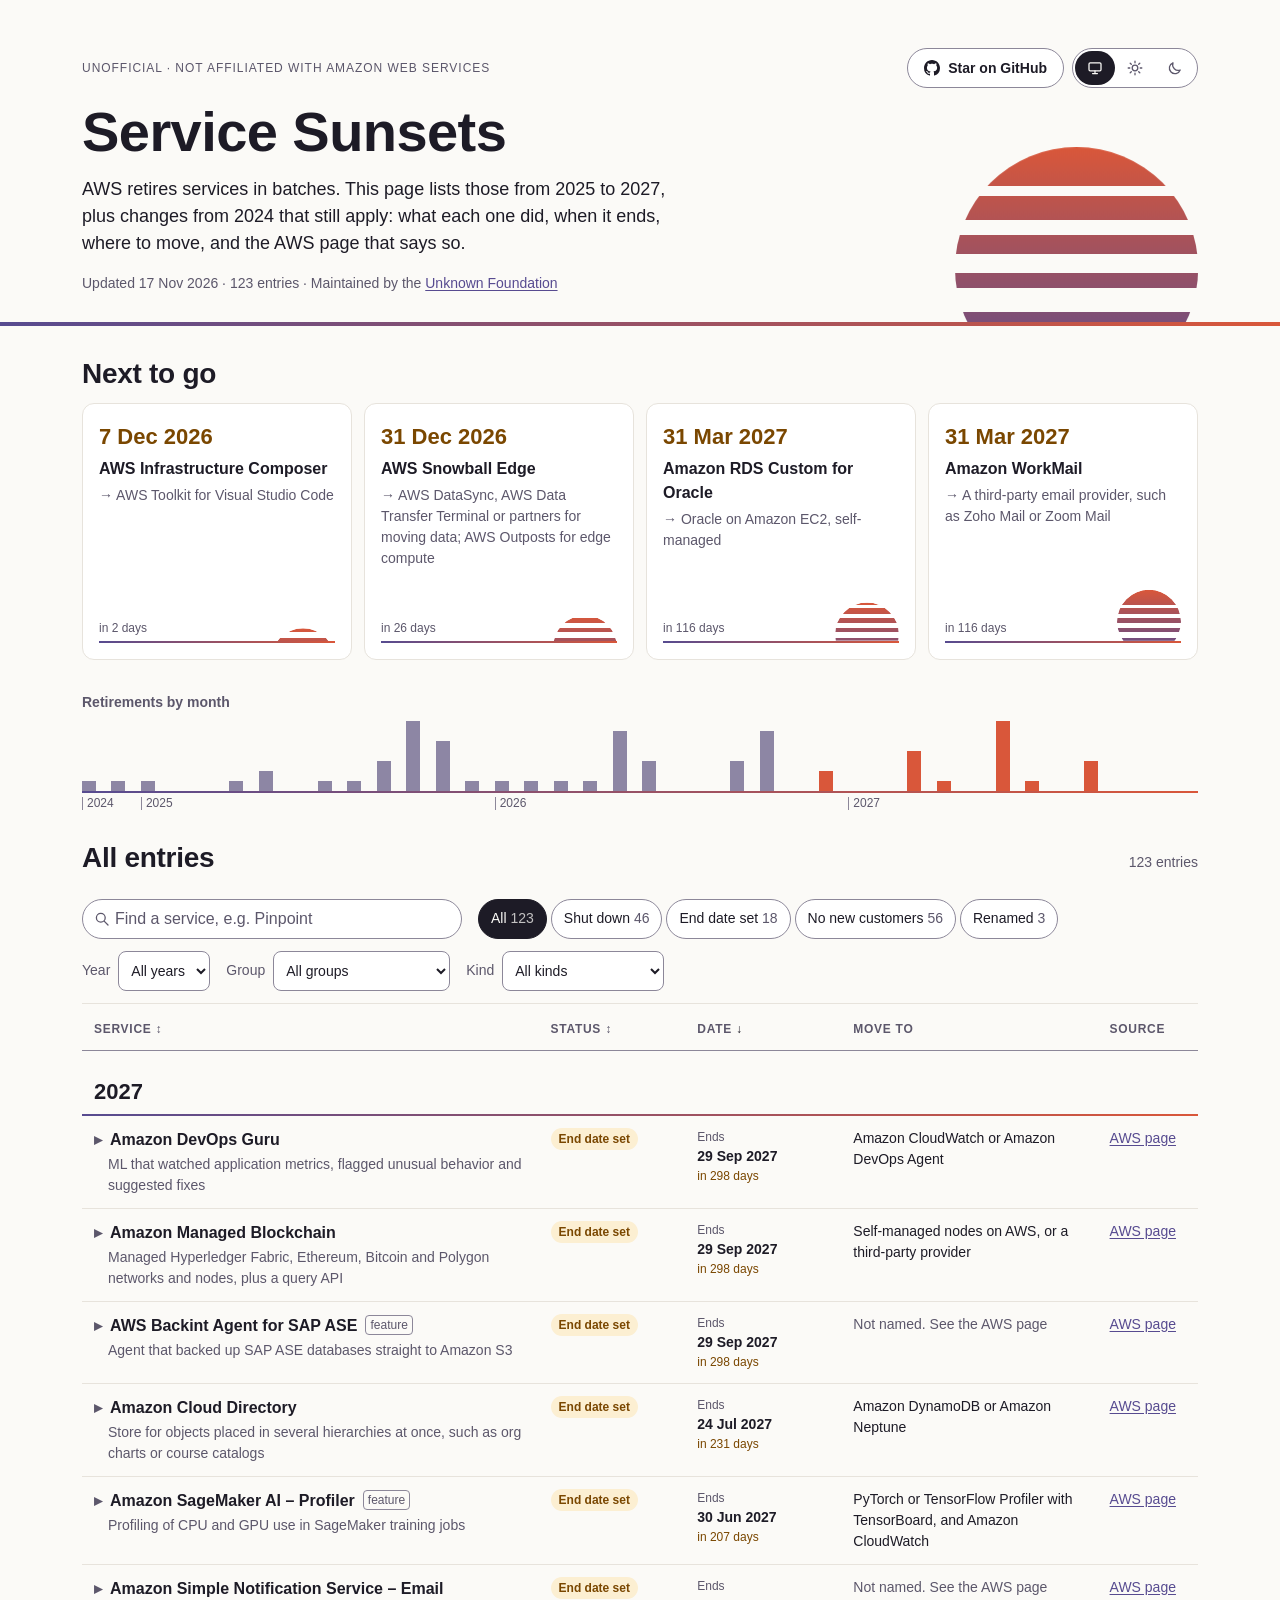
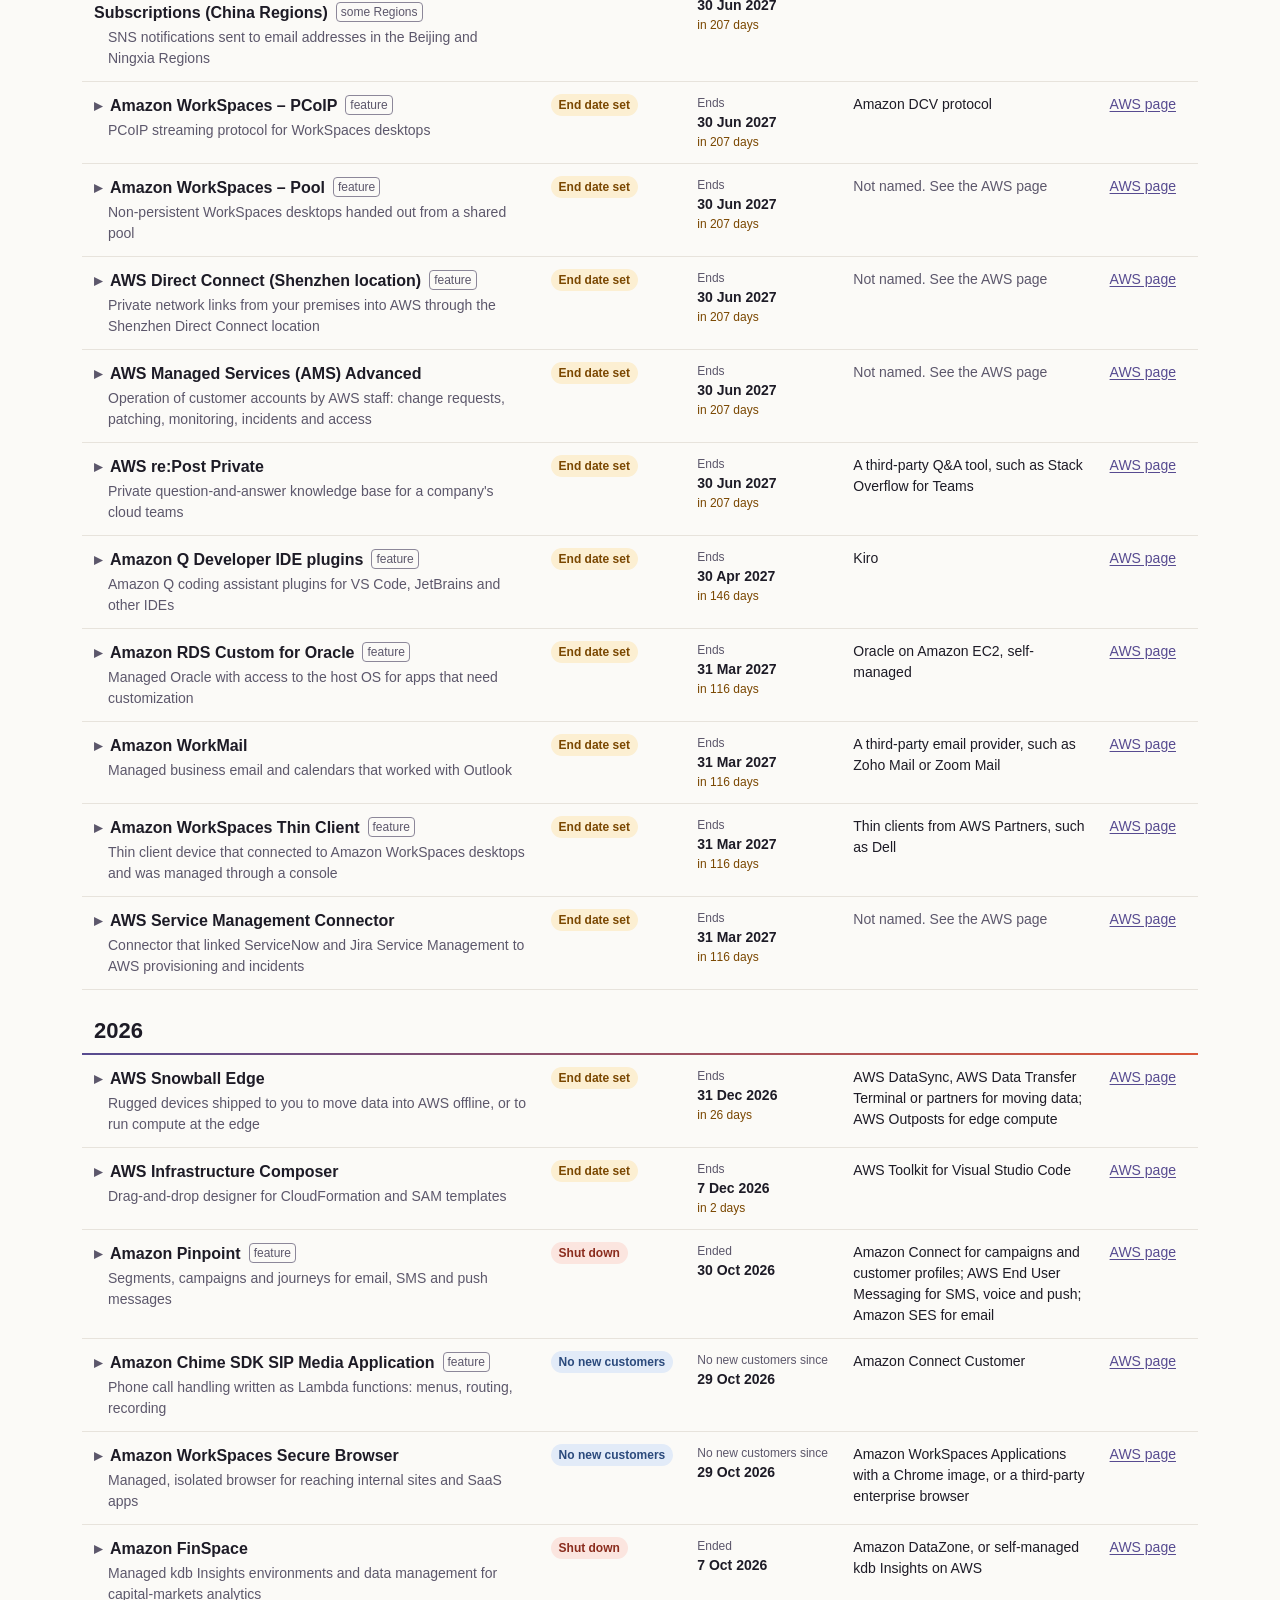
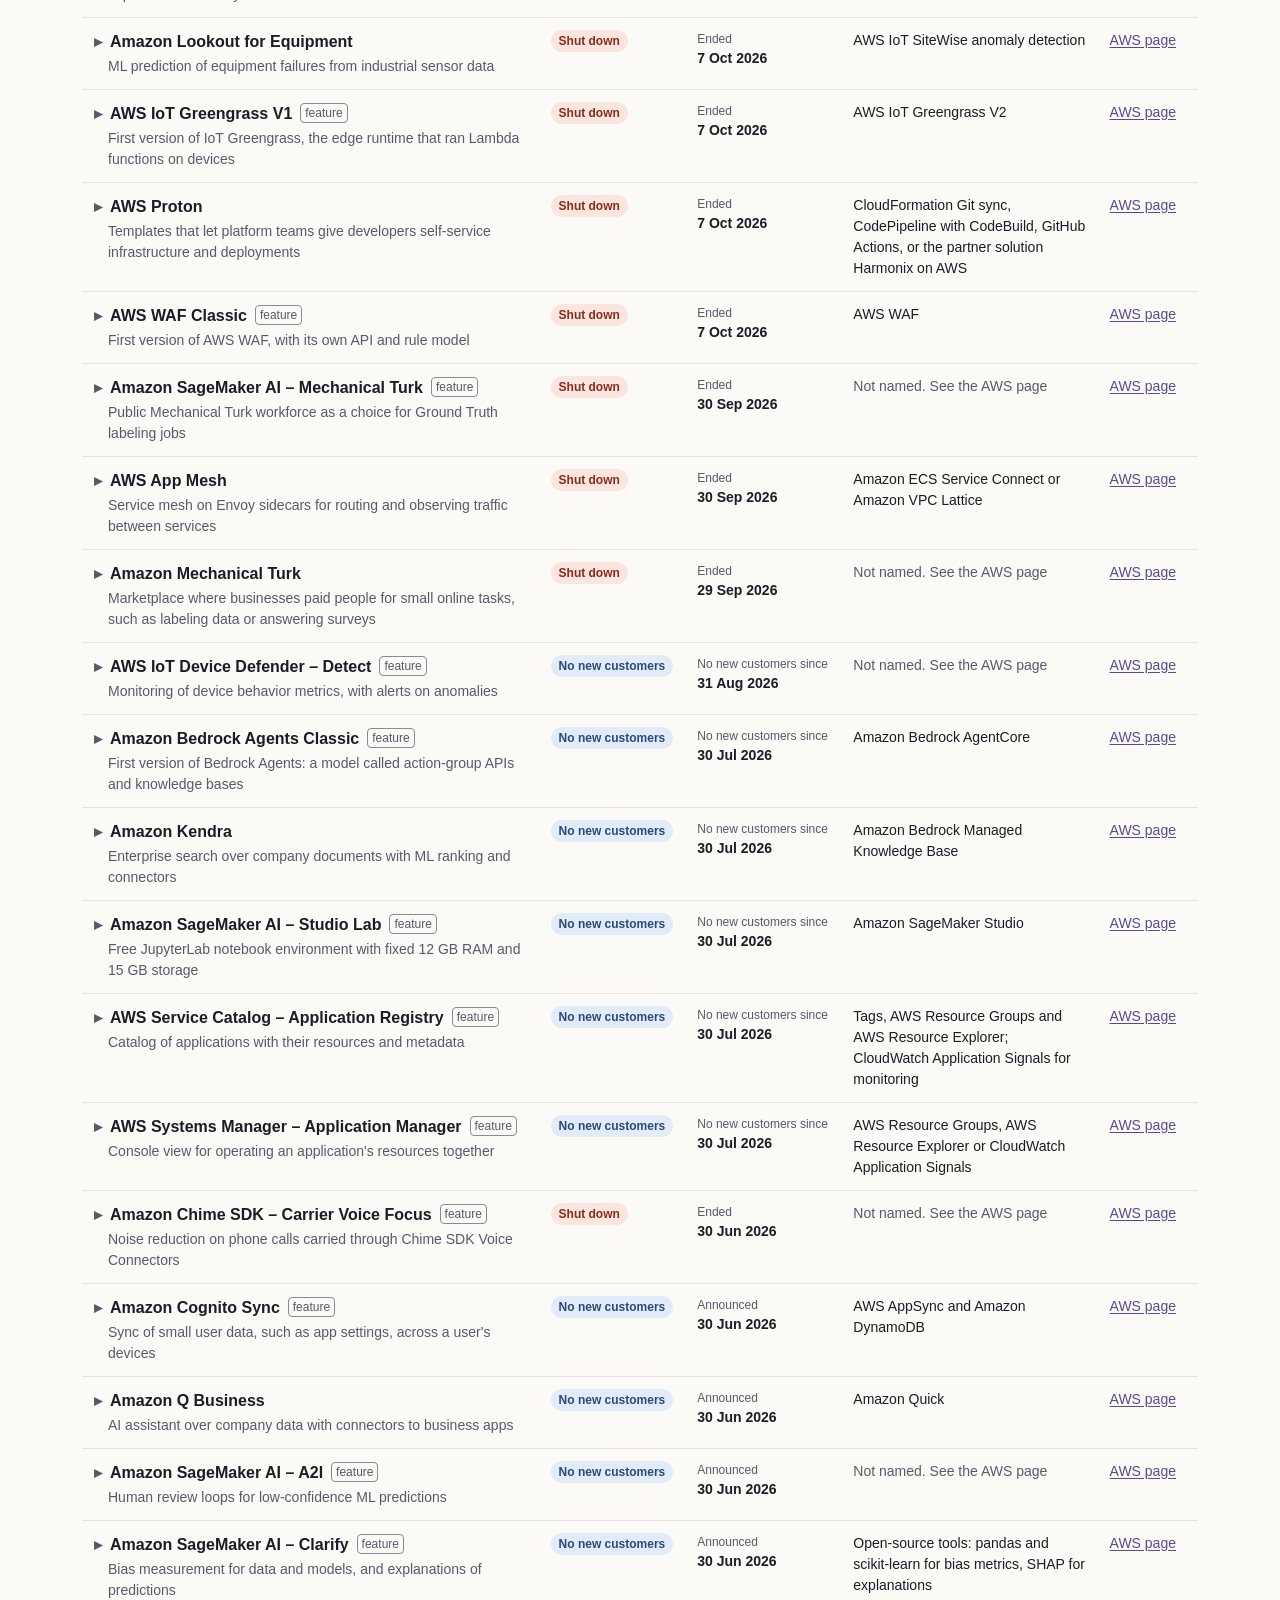
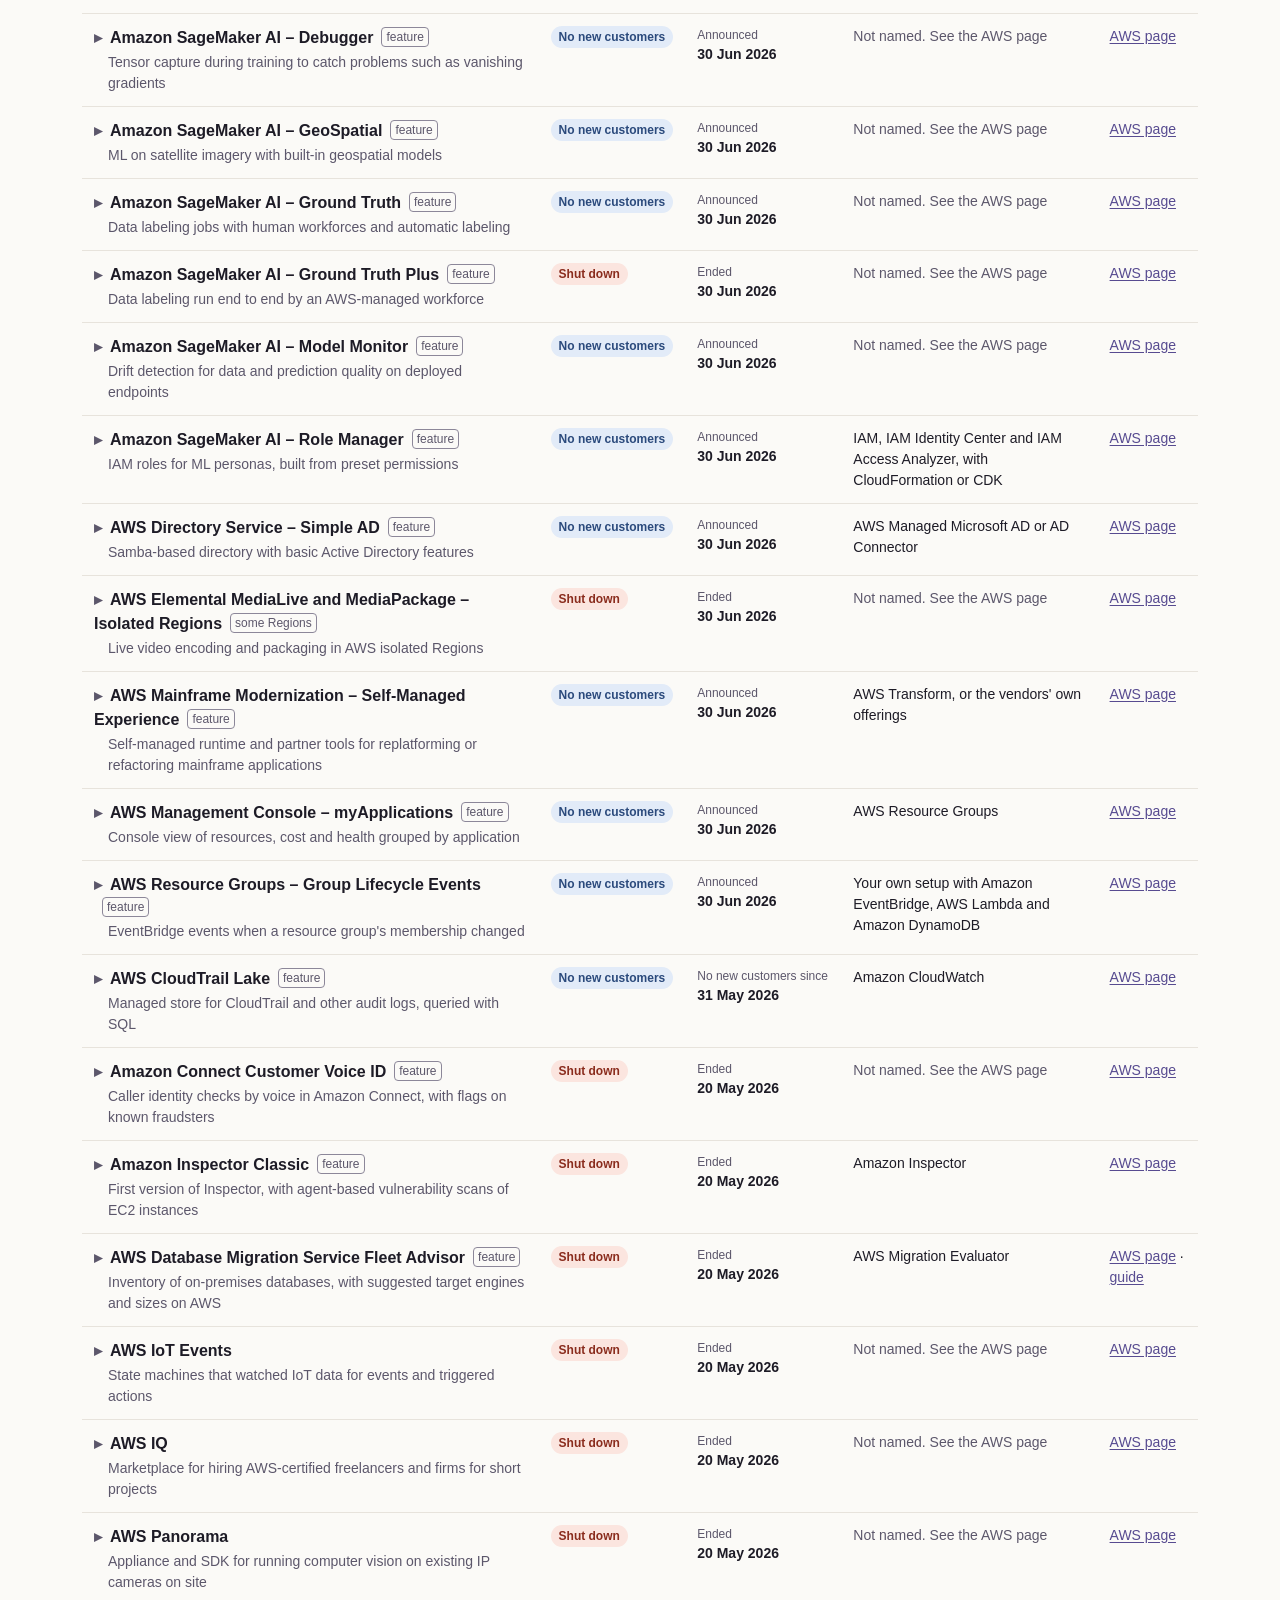
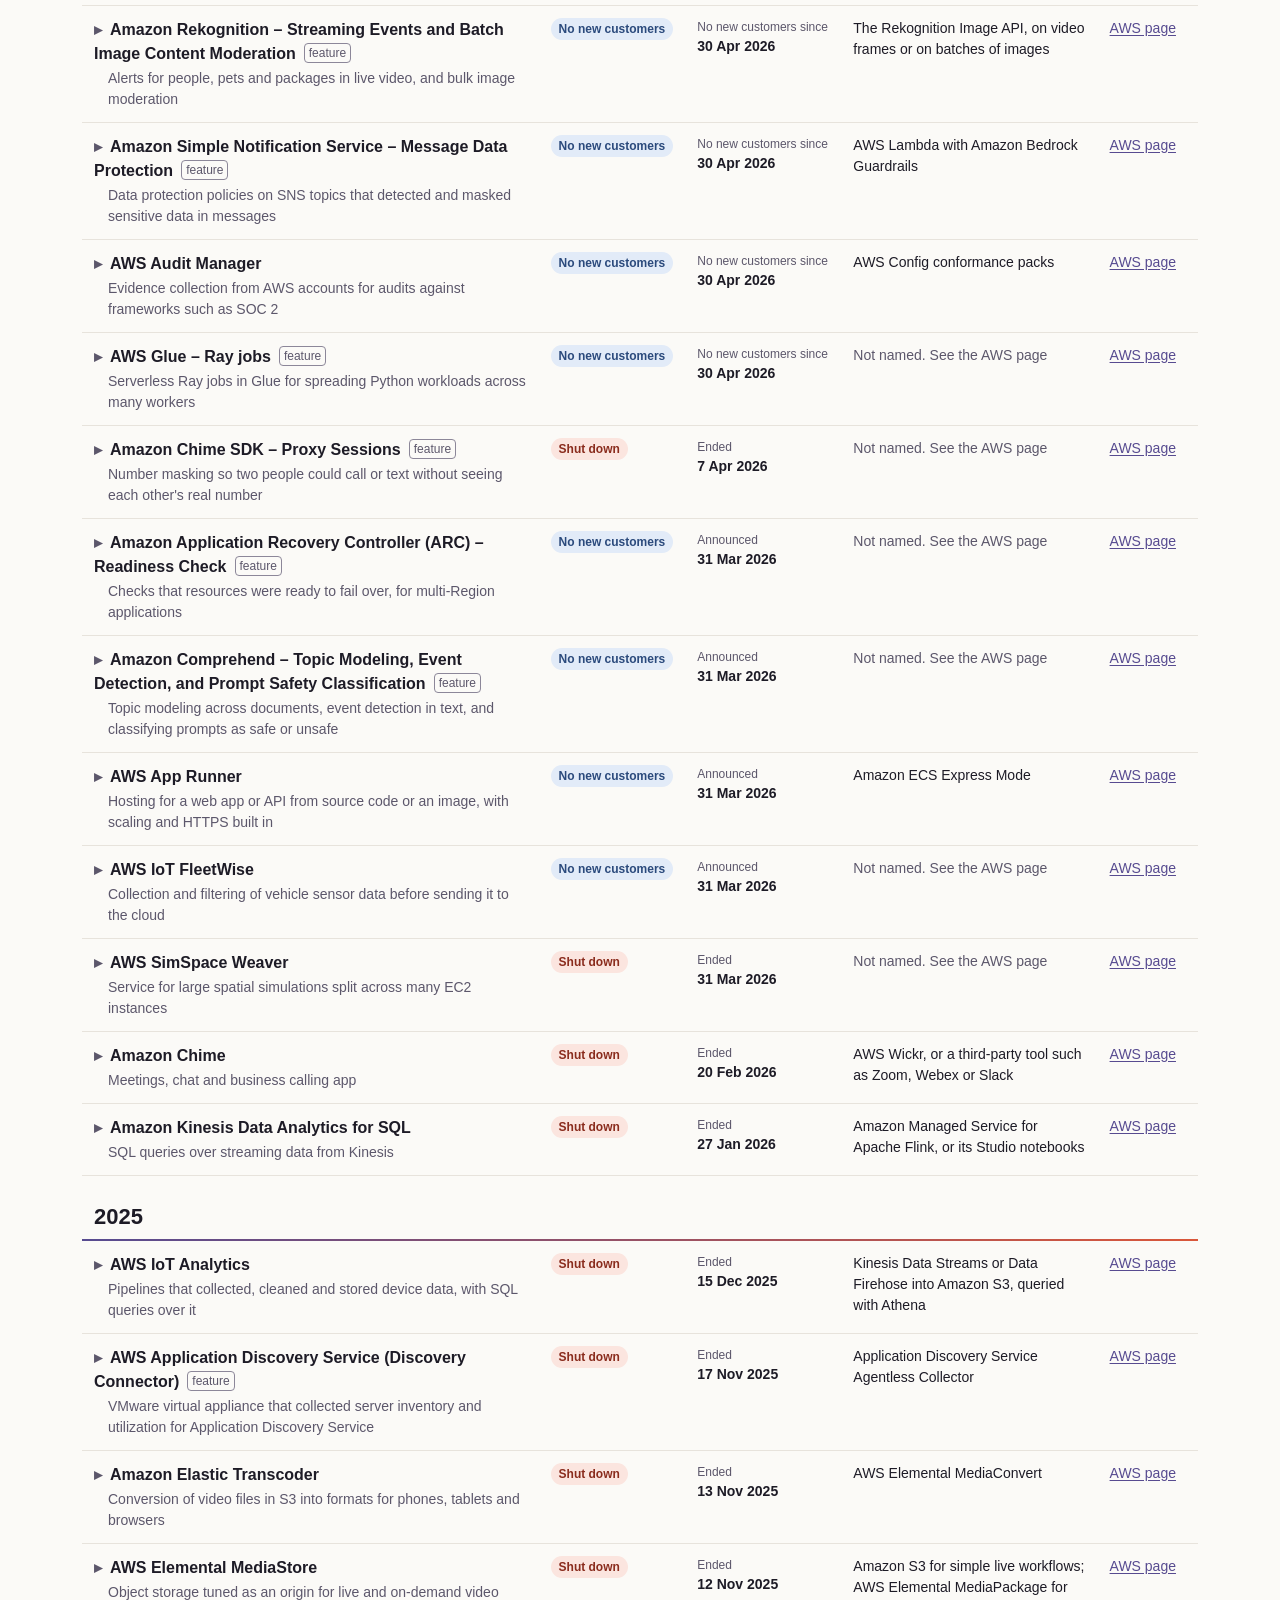
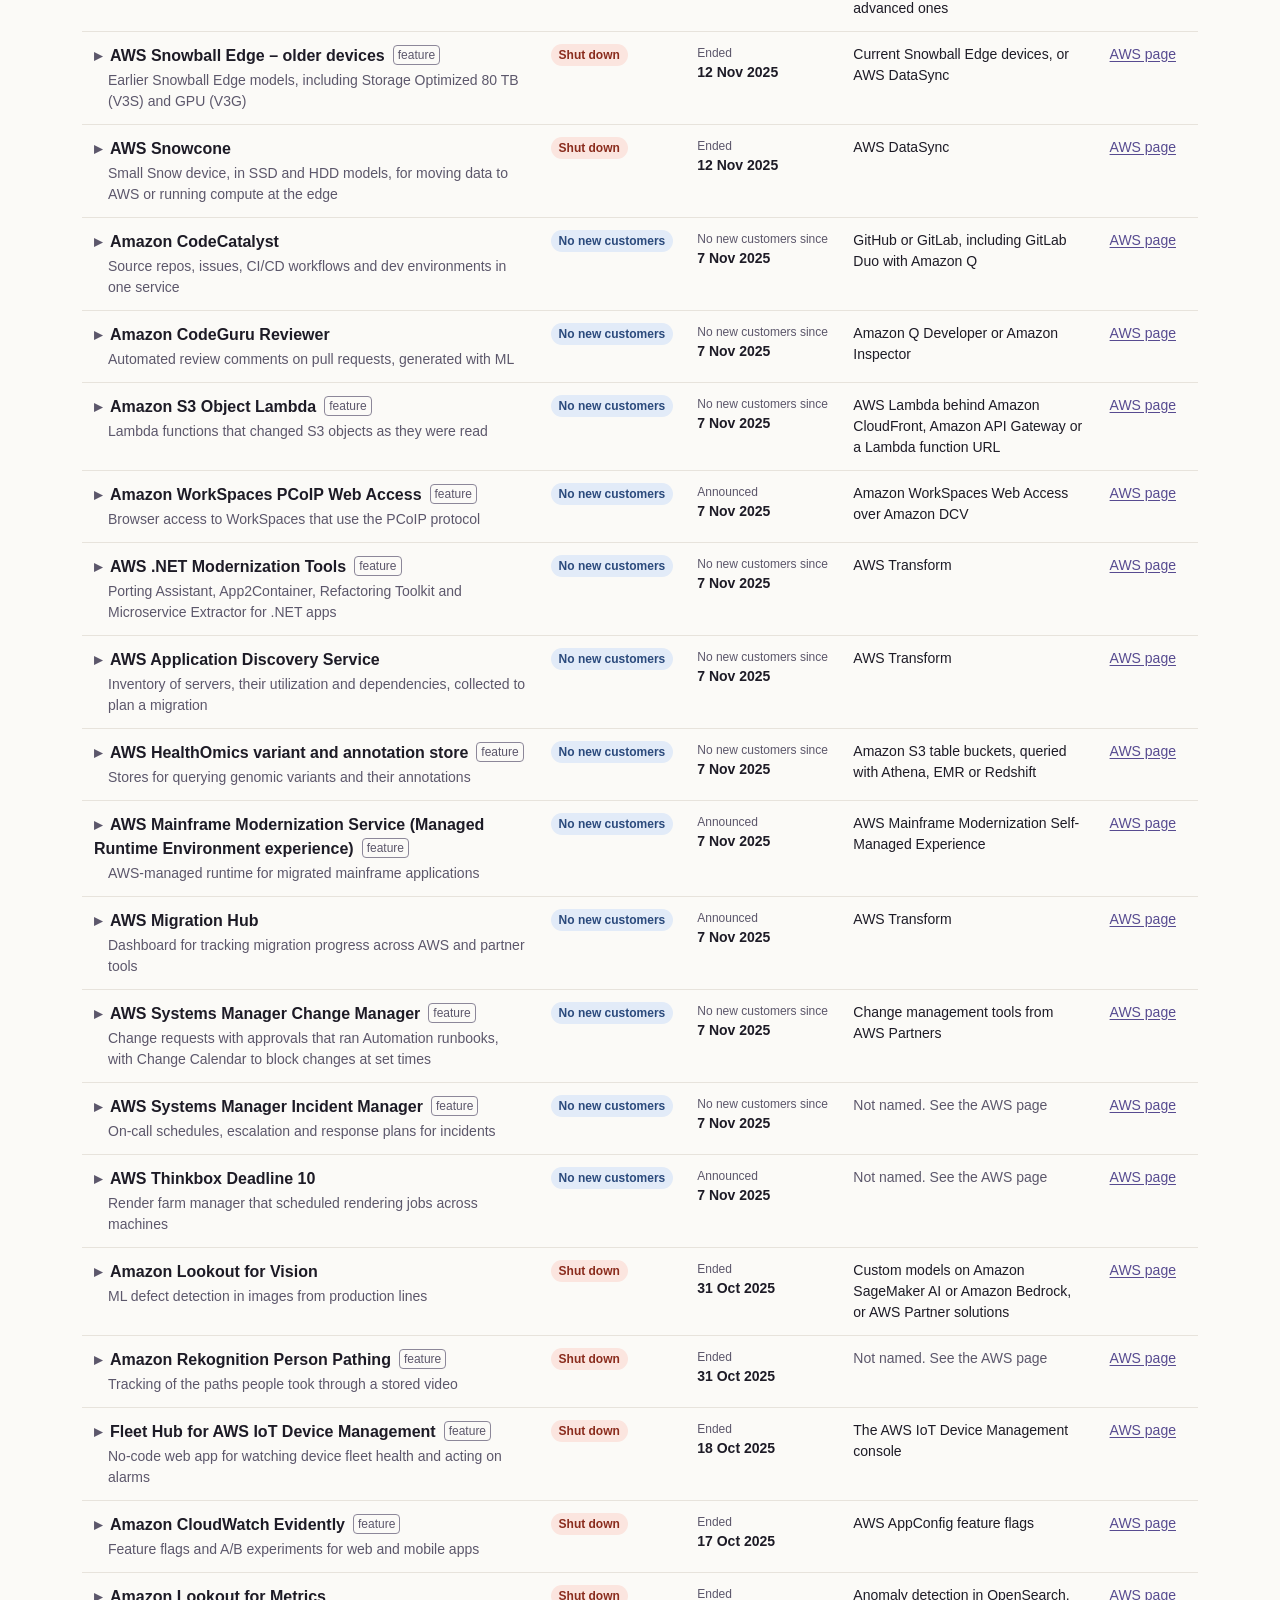
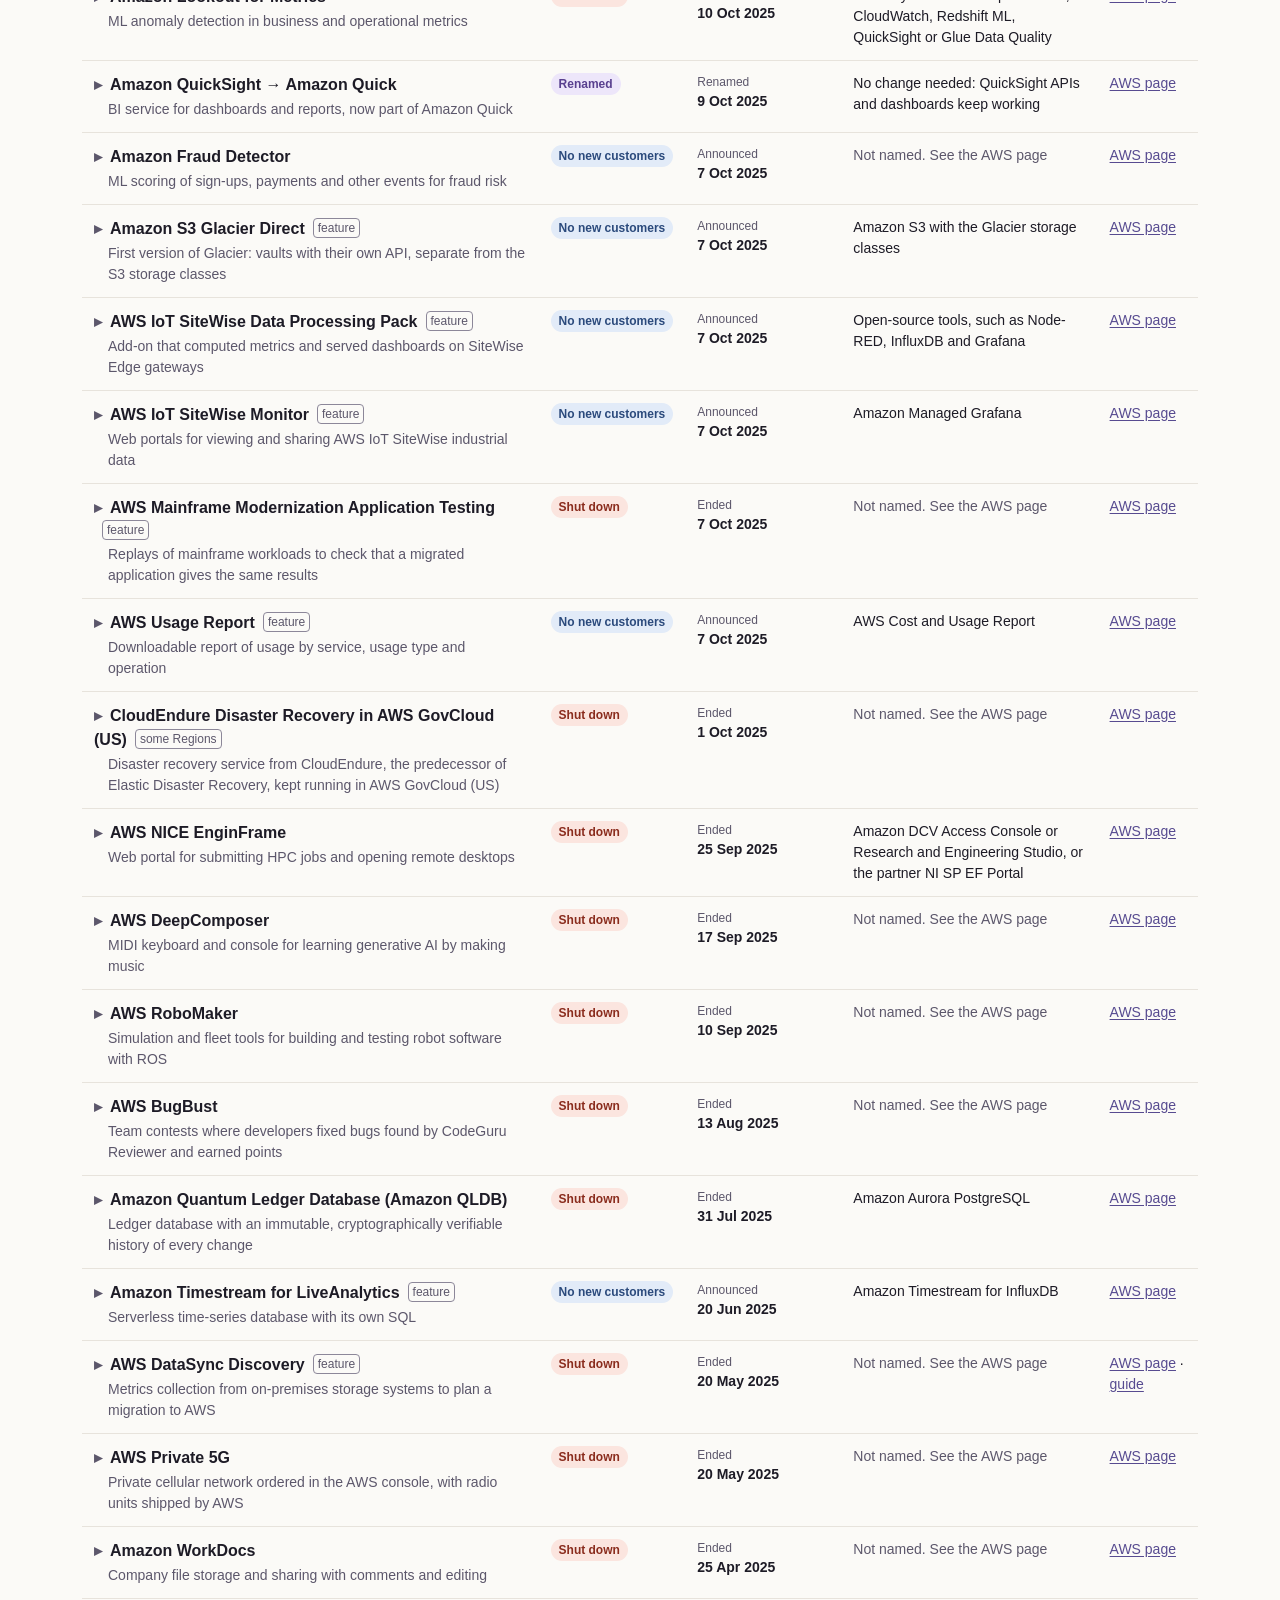
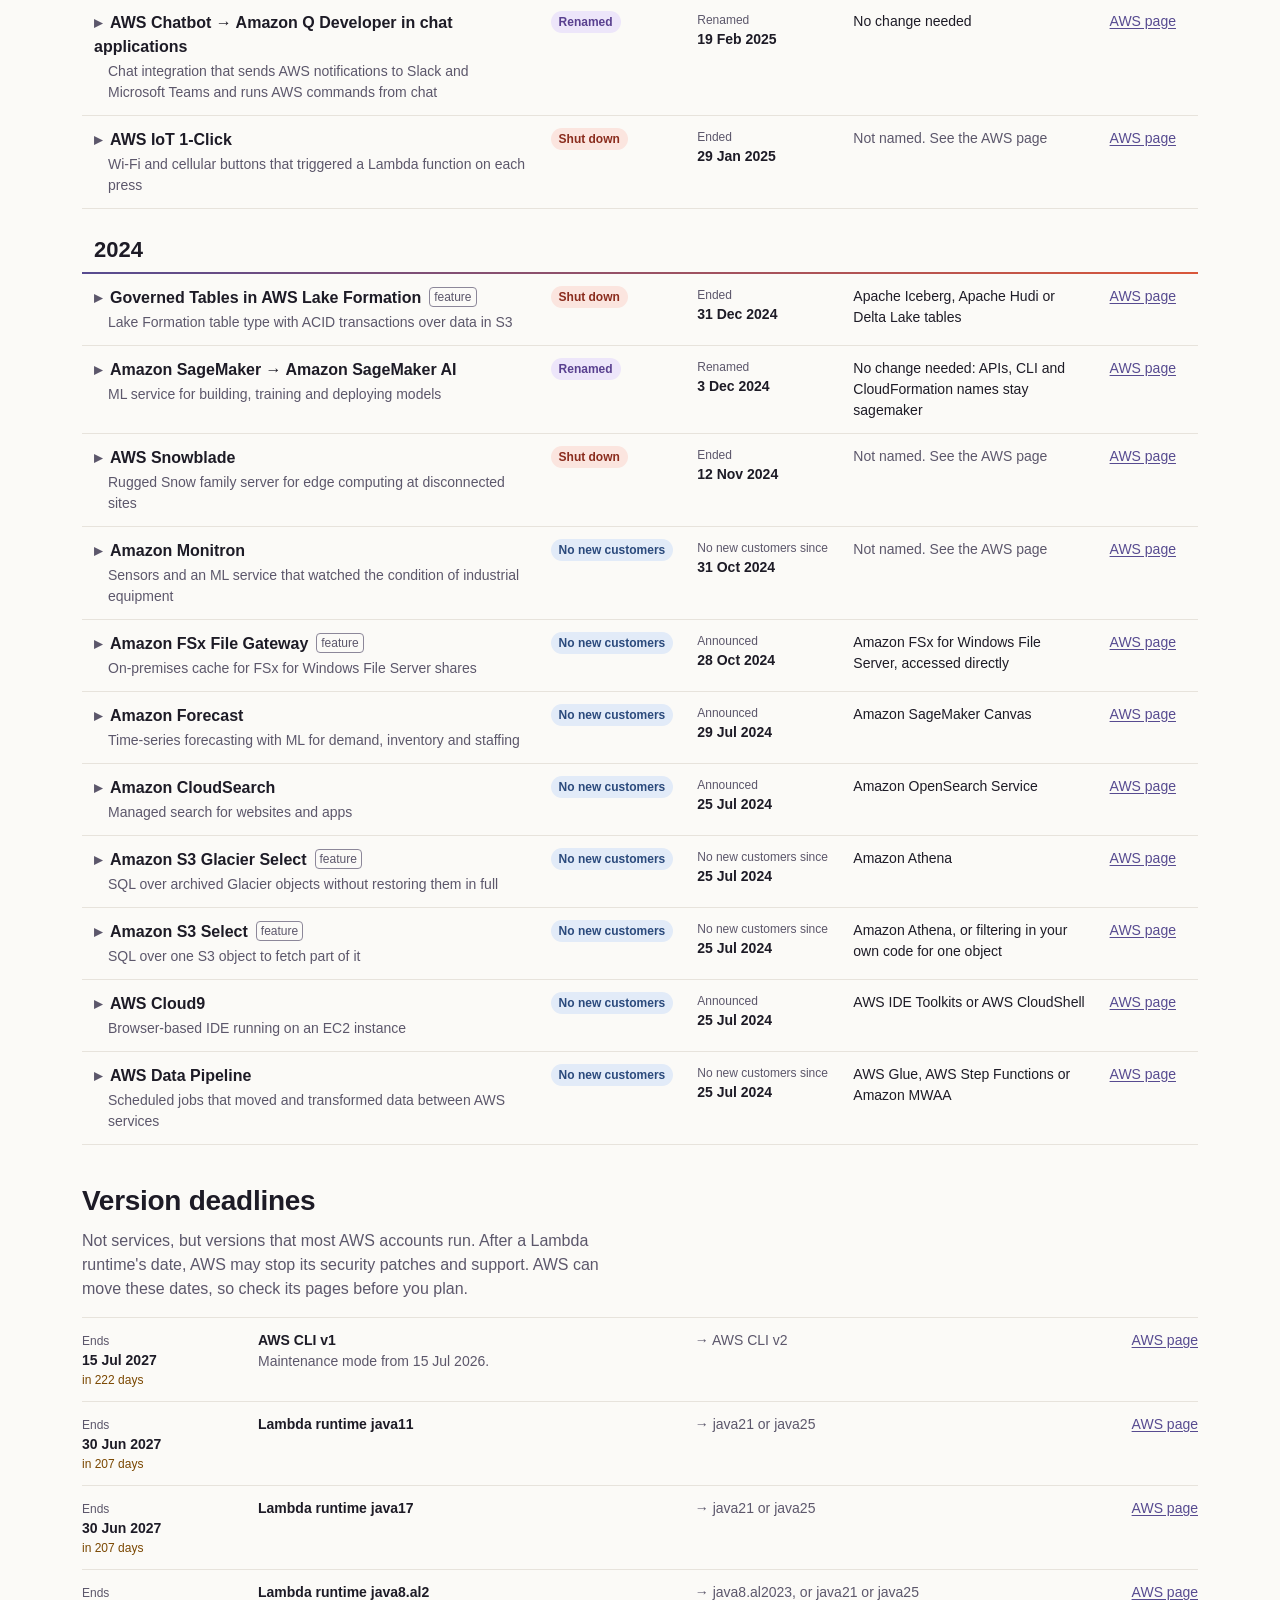
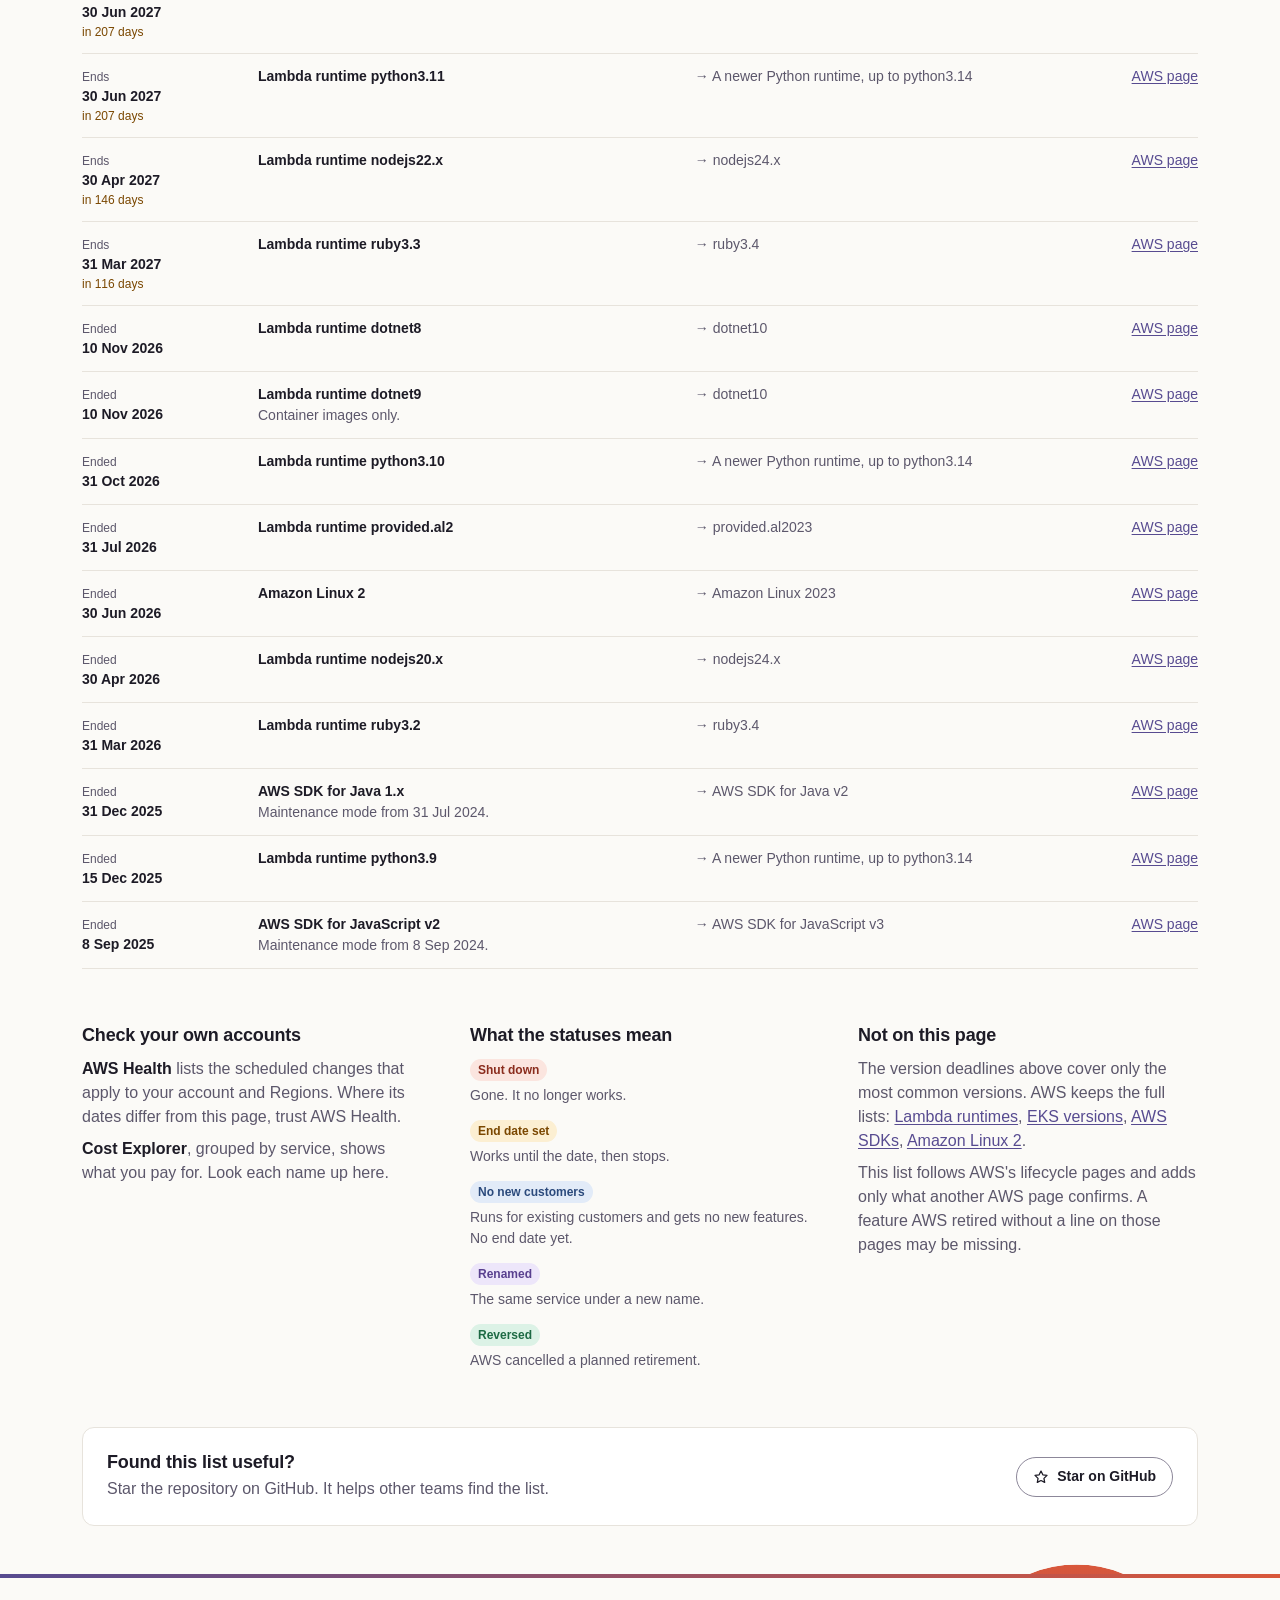
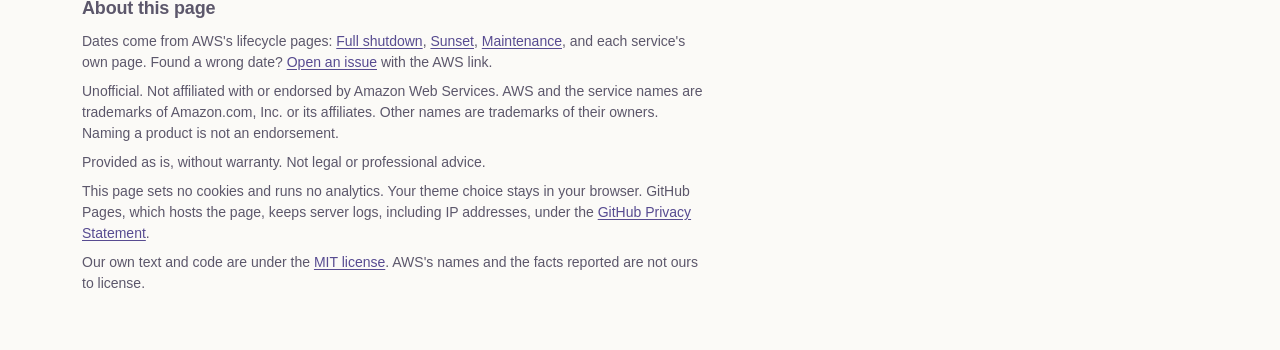
==== commit 78c55eb5: "feat: add the horizon design, a timeline by month, the star link and link preview; move the tables t" ====
--- a/site/index.html
+++ b/site/index.html
@@ -6,7 +6,23 @@
 <title>Service Sunsets · unofficial list of retired AWS services</title>
 <meta name="description" content="Unofficial list of AWS services and features that were shut down, have an end date, stopped taking new customers or were renamed, from 2025 to 2027, plus changes from 2024 that still apply. What each did, the date, where to move, and the AWS page that says so.">
 <meta name="color-scheme" content="light dark">
-<link rel="icon" href="data:image/svg+xml,%3Csvg xmlns='http://www.w3.org/2000/svg' viewBox='0 0 32 32'%3E%3Cpath d='M4 22a12 12 0 0 1 24 0z' fill='%23d9573a'/%3E%3Crect x='2' y='24' width='28' height='3' rx='1.5' fill='%23574b90'/%3E%3C/svg%3E">
+<!-- register:social -->
+<link rel="canonical" href="https://unknownfoundation.github.io/service-sunsets/">
+<meta property="og:type" content="website">
+<meta property="og:site_name" content="Unknown Foundation">
+<meta property="og:title" content="Service Sunsets">
+<meta property="og:description" content="Unofficial list of retired AWS services: what each one did, when it ends, where to move, and the AWS page that says so.">
+<meta property="og:url" content="https://unknownfoundation.github.io/service-sunsets/">
+<meta property="og:image" content="https://unknownfoundation.github.io/service-sunsets/og.png">
+<meta property="og:image:width" content="1200">
+<meta property="og:image:height" content="630">
+<meta property="og:image:alt" content="Service Sunsets: an unofficial list of retired AWS services.">
+<meta name="twitter:card" content="summary_large_image">
+<!-- /register:social -->
+<!-- The masthead's sun and horizon, banded the same way (the bands of --sun-bands in css/styles.css). An icon
+     cannot read the tokens, so it carries their light-theme values: #d9573a is --color-horizon, #574b90 is
+     --color-accent. Change them together. -->
+<link rel="icon" href="data:image/svg+xml,%3Csvg xmlns='http://www.w3.org/2000/svg' viewBox='0 0 32 32'%3E%3Cdefs%3E%3ClinearGradient id='s' x1='0' y1='0' x2='0' y2='1'%3E%3Cstop offset='0' stop-color='%23d9573a'/%3E%3Cstop offset='1' stop-color='%23574b90'/%3E%3C/linearGradient%3E%3ClinearGradient id='h'%3E%3Cstop offset='0' stop-color='%23574b90'/%3E%3Cstop offset='1' stop-color='%23d9573a'/%3E%3C/linearGradient%3E%3CclipPath id='b'%3E%3Crect x='0' y='0' width='32' height='11.88'/%3E%3Crect x='0' y='12.96' width='32' height='2.7'/%3E%3Crect x='0' y='17.28' width='32' height='2.16'/%3E%3Crect x='0' y='21.6' width='32' height='1.62'/%3E%3Crect x='0' y='25.92' width='32' height='1.08'/%3E%3C/clipPath%3E%3C/defs%3E%3Ccircle cx='16' cy='21.06' r='13.5' fill='url(%23s)' clip-path='url(%23b)'/%3E%3Crect x='1' y='27' width='30' height='3' rx='1.5' fill='url(%23h)'/%3E%3C/svg%3E">
 <link rel="stylesheet" href="css/styles.css">
 <script src="js/theme.js"></script>
 <!-- register:labels --><script type="application/json" id="register-labels">{"stateLabels": {"shut-down": "Shut down", "end-date-set": "End date set", "no-new-customers": "No new customers", "renamed": "Renamed", "reversed": "Reversed"}, "scopeLabels": {"service": "Whole services", "feature": "Features", "region": "Some Regions"}, "endStates": {"passed": "shut-down", "ahead": "end-date-set"}, "endDateWords": {"passed": "Ended", "ahead": "Ends"}}</script><!-- /register:labels -->
@@ -20,6 +36,8 @@
   <div class="page-width">
     <div class="masthead-bar">
       <p class="kicker">Unofficial · not affiliated with Amazon Web Services</p>
+      <div class="masthead-actions">
+      <!-- register:star-link --><a class="repo-link" href="https://github.com/unknownfoundation/service-sunsets"><svg class="icon-filled" aria-hidden="true" viewBox="0 0 16 16"><path d="M8 0c4.42 0 8 3.58 8 8a8.013 8.013 0 0 1-5.45 7.59c-.4.08-.55-.17-.55-.38 0-.27.01-1.13.01-2.2 0-.75-.25-1.23-.54-1.48 1.78-.2 3.65-.88 3.65-3.95 0-.88-.31-1.59-.82-2.15.08-.2.36-1.02-.08-2.12 0 0-.67-.22-2.2.82-.64-.18-1.32-.27-2-.27-.68 0-1.36.09-2 .27-1.53-1.03-2.2-.82-2.2-.82-.44 1.1-.16 1.92-.08 2.12-.51.56-.82 1.28-.82 2.15 0 3.06 1.86 3.75 3.64 3.95-.23.2-.44.55-.51 1.07-.46.21-1.61.55-2.33-.66-.15-.24-.6-.83-1.23-.82-.67.01-.27.38.01.53.34.19.73.9.82 1.13.16.45.68 1.31 2.69.94 0 .67.01 1.3.01 1.49 0 .21-.15.45-.55.38A7.995 7.995 0 0 1 0 8c0-4.42 3.58-8 8-8Z"/></svg>Star on GitHub</a><!-- /register:star-link -->
       <div class="theme-control" id="theme-control" role="group" aria-label="Color theme">
         <button type="button" data-theme-value="system" aria-pressed="true" aria-label="Match the system" title="Match the system">
           <svg aria-hidden="true" viewBox="0 0 20 20"><rect x="2.5" y="3.5" width="15" height="10" rx="1.5"/><path d="M7 17h6M10 13.5V17"/></svg>
@@ -31,10 +49,17 @@
           <svg aria-hidden="true" viewBox="0 0 20 20"><path d="M16.5 12.5A7 7 0 0 1 7.5 3.5a7 7 0 1 0 9 9z"/></svg>
         </button>
       </div>
+      </div>
     </div>
     <h1>Service Sunsets</h1>
     <p class="lede">AWS retires services in batches. This page lists those from 2025 to 2027, plus changes from 2024 that still apply: what each one did, when it ends, where to move, and the AWS page that says so.</p>
-    <p class="page-meta"><!-- register:meta -->Updated <time datetime="2026-11-02">2 Nov 2026</time> · 123 entries<!-- /register:meta --></p>
+    <p class="page-meta"><!-- register:meta -->Updated <time datetime="2026-11-17">17 Nov 2026</time> · 123 entries<!-- /register:meta --> · Maintained by the <!-- register:publisher-link --><a href="https://github.com/unknownfoundation">Unknown Foundation</a><!-- /register:publisher-link --></p>
+    <!-- The sun: a disc partly below the horizon line, in a sky of 100 by 100; the stylesheet colors it and
+         cuts the bands. -->
+    <svg class="masthead-sun" aria-hidden="true" focusable="false" viewBox="0 0 100 100">
+      <defs><linearGradient id="masthead-sun-fill" x1="0" y1="0" x2="0" y2="1"><stop class="sun-stop-high" offset="0"/><stop class="sun-stop-low" offset="1"/></linearGradient></defs>
+      <circle cx="50" cy="78" r="50" fill="url(#masthead-sun-fill)"/>
+    </svg>
   </div>
 </header>
 
@@ -62,6 +87,53 @@
 <li class="upcoming-card" data-end-date="2027-09-29" hidden><time datetime="2027-09-29">29 Sep 2027</time><a href="#backint-sap-ase">AWS Backint Agent for SAP ASE</a><span class="card-replacement"><span aria-hidden="true">→</span><span class="visually-hidden">Move to: </span> <span class="text-muted">Not named. See the AWS page</span></span></li>
 <!-- /register:upcoming --></ol>
   </section>
+
+  <!-- register:timeline -->
+<figure class="timeline" style="--months: 38">
+<figcaption>Retirements by month</figcaption>
+<ol class="timeline-bars">
+<li class="timeline-month is-past" style="--count: 1" title="Nov 2024: 1 entry"><span class="visually-hidden">Nov 2024: 1 entry</span></li>
+<li class="timeline-month is-past" style="--count: 1" title="Dec 2024: 1 entry"><span class="visually-hidden">Dec 2024: 1 entry</span></li>
+<li class="timeline-month is-past" style="--count: 1" title="Jan 2025: 1 entry"><span class="visually-hidden">Jan 2025: 1 entry</span></li>
+<li class="timeline-month is-past" style="--count: 0" title="Feb 2025: 0 entries"><span class="visually-hidden">Feb 2025: 0 entries</span></li>
+<li class="timeline-month is-past" style="--count: 0" title="Mar 2025: 0 entries"><span class="visually-hidden">Mar 2025: 0 entries</span></li>
+<li class="timeline-month is-past" style="--count: 1" title="Apr 2025: 1 entry"><span class="visually-hidden">Apr 2025: 1 entry</span></li>
+<li class="timeline-month is-past" style="--count: 2" title="May 2025: 2 entries"><span class="visually-hidden">May 2025: 2 entries</span></li>
+<li class="timeline-month is-past" style="--count: 0" title="Jun 2025: 0 entries"><span class="visually-hidden">Jun 2025: 0 entries</span></li>
+<li class="timeline-month is-past" style="--count: 1" title="Jul 2025: 1 entry"><span class="visually-hidden">Jul 2025: 1 entry</span></li>
+<li class="timeline-month is-past" style="--count: 1" title="Aug 2025: 1 entry"><span class="visually-hidden">Aug 2025: 1 entry</span></li>
+<li class="timeline-month is-past" style="--count: 3" title="Sep 2025: 3 entries"><span class="visually-hidden">Sep 2025: 3 entries</span></li>
+<li class="timeline-month is-past" style="--count: 7" title="Oct 2025: 7 entries"><span class="visually-hidden">Oct 2025: 7 entries</span></li>
+<li class="timeline-month is-past" style="--count: 5" title="Nov 2025: 5 entries"><span class="visually-hidden">Nov 2025: 5 entries</span></li>
+<li class="timeline-month is-past" style="--count: 1" title="Dec 2025: 1 entry"><span class="visually-hidden">Dec 2025: 1 entry</span></li>
+<li class="timeline-month is-past" style="--count: 1" title="Jan 2026: 1 entry"><span class="visually-hidden">Jan 2026: 1 entry</span></li>
+<li class="timeline-month is-past" style="--count: 1" title="Feb 2026: 1 entry"><span class="visually-hidden">Feb 2026: 1 entry</span></li>
+<li class="timeline-month is-past" style="--count: 1" title="Mar 2026: 1 entry"><span class="visually-hidden">Mar 2026: 1 entry</span></li>
+<li class="timeline-month is-past" style="--count: 1" title="Apr 2026: 1 entry"><span class="visually-hidden">Apr 2026: 1 entry</span></li>
+<li class="timeline-month is-past" style="--count: 6" title="May 2026: 6 entries"><span class="visually-hidden">May 2026: 6 entries</span></li>
+<li class="timeline-month is-past" style="--count: 3" title="Jun 2026: 3 entries"><span class="visually-hidden">Jun 2026: 3 entries</span></li>
+<li class="timeline-month is-past" style="--count: 0" title="Jul 2026: 0 entries"><span class="visually-hidden">Jul 2026: 0 entries</span></li>
+<li class="timeline-month is-past" style="--count: 0" title="Aug 2026: 0 entries"><span class="visually-hidden">Aug 2026: 0 entries</span></li>
+<li class="timeline-month is-past" style="--count: 3" title="Sep 2026: 3 entries"><span class="visually-hidden">Sep 2026: 3 entries</span></li>
+<li class="timeline-month is-past" style="--count: 6" title="Oct 2026: 6 entries"><span class="visually-hidden">Oct 2026: 6 entries</span></li>
+<li class="timeline-month" style="--count: 0" title="Nov 2026: 0 entries"><span class="visually-hidden">Nov 2026: 0 entries</span></li>
+<li class="timeline-month" style="--count: 2" title="Dec 2026: 2 entries"><span class="visually-hidden">Dec 2026: 2 entries</span></li>
+<li class="timeline-month" style="--count: 0" title="Jan 2027: 0 entries"><span class="visually-hidden">Jan 2027: 0 entries</span></li>
+<li class="timeline-month" style="--count: 0" title="Feb 2027: 0 entries"><span class="visually-hidden">Feb 2027: 0 entries</span></li>
+<li class="timeline-month" style="--count: 4" title="Mar 2027: 4 entries"><span class="visually-hidden">Mar 2027: 4 entries</span></li>
+<li class="timeline-month" style="--count: 1" title="Apr 2027: 1 entry"><span class="visually-hidden">Apr 2027: 1 entry</span></li>
+<li class="timeline-month" style="--count: 0" title="May 2027: 0 entries"><span class="visually-hidden">May 2027: 0 entries</span></li>
+<li class="timeline-month" style="--count: 7" title="Jun 2027: 7 entries"><span class="visually-hidden">Jun 2027: 7 entries</span></li>
+<li class="timeline-month" style="--count: 1" title="Jul 2027: 1 entry"><span class="visually-hidden">Jul 2027: 1 entry</span></li>
+<li class="timeline-month" style="--count: 0" title="Aug 2027: 0 entries"><span class="visually-hidden">Aug 2027: 0 entries</span></li>
+<li class="timeline-month" style="--count: 3" title="Sep 2027: 3 entries"><span class="visually-hidden">Sep 2027: 3 entries</span></li>
+<li class="timeline-month" style="--count: 0" title="Oct 2027: 0 entries"><span class="visually-hidden">Oct 2027: 0 entries</span></li>
+<li class="timeline-month" style="--count: 0" title="Nov 2027: 0 entries"><span class="visually-hidden">Nov 2027: 0 entries</span></li>
+<li class="timeline-month" style="--count: 0" title="Dec 2027: 0 entries"><span class="visually-hidden">Dec 2027: 0 entries</span></li>
+</ol>
+<div class="timeline-years" aria-hidden="true"><span class="timeline-year is-short" style="--months: 2">2024</span><span class="timeline-year" style="--months: 12">2025</span><span class="timeline-year" style="--months: 12">2026</span><span class="timeline-year" style="--months: 12">2027</span></div>
+</figure>
+<!-- /register:timeline -->
 
   <section class="register" id="register" aria-labelledby="register-title">
     <div class="register-heading">
@@ -169,8 +241,8 @@
 <tr id="sns-message-data-protection" class="entry-row" data-state="no-new-customers" data-group="Security &amp; identity" data-scope="feature" data-key-date="2026-04-30" data-end-date="" data-sort-name="amazon simple notification service – message data protection" data-search-text="amazon simple notification service – message data protection data protection policies on sns topics that detected and masked sensitive data in messages aws lambda with amazon bedrock guardrails security &amp; identity "><td class="cell-service" data-label="Service"><details><summary><strong class="entry-name">Amazon Simple Notification Service – Message Data Protection</strong><span class="scope-tag">feature</span><span class="entry-what">Data protection policies on SNS topics that detected and masked sensitive data in messages</span></summary><div class="entry-details"><ul class="entry-timeline"><li><span class="timeline-label">Announced</span> <time datetime="2026-03-31">31 Mar 2026</time></li><li><span class="timeline-label">No new customers</span> <time datetime="2026-04-30">30 Apr 2026</time></li></ul></div></details></td><td class="cell-status" data-label="Status"><span class="state-badge no-new-customers">No new customers</span></td><td class="cell-date" data-label="Date"><span class="date-label">No new customers since</span><time datetime="2026-04-30">30 Apr 2026</time></td><td class="cell-replacement" data-label="Move to">AWS Lambda with Amazon Bedrock Guardrails</td><td class="cell-source" data-label="Source"><a href="https://docs.aws.amazon.com/sns/latest/dg/sns-message-data-protection-availability-change.html">AWS page<span class="visually-hidden"> for Amazon Simple Notification Service – Message Data Protection</span></a></td></tr>
 <tr id="audit-manager" class="entry-row" data-state="no-new-customers" data-group="Security &amp; identity" data-scope="service" data-key-date="2026-04-30" data-end-date="" data-sort-name="aws audit manager" data-search-text="aws audit manager evidence collection from aws accounts for audits against frameworks such as soc 2 aws config conformance packs security &amp; identity conformance packs have no soc 2 or gdpr template and do not cover every audit control."><td class="cell-service" data-label="Service"><details><summary><strong class="entry-name">AWS Audit Manager</strong><span class="entry-what">Evidence collection from AWS accounts for audits against frameworks such as SOC 2</span></summary><div class="entry-details"><ul class="entry-timeline"><li><span class="timeline-label">Announced</span> <time datetime="2026-03-31">31 Mar 2026</time></li><li><span class="timeline-label">No new customers</span> <time datetime="2026-04-30">30 Apr 2026</time></li></ul><p class="entry-note">Conformance packs have no SOC 2 or GDPR template and do not cover every audit control.</p></div></details></td><td class="cell-status" data-label="Status"><span class="state-badge no-new-customers">No new customers</span></td><td class="cell-date" data-label="Date"><span class="date-label">No new customers since</span><time datetime="2026-04-30">30 Apr 2026</time></td><td class="cell-replacement" data-label="Move to">AWS Config conformance packs</td><td class="cell-source" data-label="Source"><a href="https://docs.aws.amazon.com/audit-manager/latest/userguide/audit-manager-availability-change.html">AWS page<span class="visually-hidden"> for AWS Audit Manager</span></a></td></tr>
 <tr id="glue-ray-jobs" class="entry-row" data-state="no-new-customers" data-group="Analytics" data-scope="feature" data-key-date="2026-04-30" data-end-date="" data-sort-name="aws glue – ray jobs" data-search-text="aws glue – ray jobs serverless ray jobs in glue for spreading python workloads across many workers  analytics "><td class="cell-service" data-label="Service"><details><summary><strong class="entry-name">AWS Glue – Ray jobs</strong><span class="scope-tag">feature</span><span class="entry-what">Serverless Ray jobs in Glue for spreading Python workloads across many workers</span></summary><div class="entry-details"><ul class="entry-timeline"><li><span class="timeline-label">Announced</span> <time datetime="2026-03-31">31 Mar 2026</time></li><li><span class="timeline-label">No new customers</span> <time datetime="2026-04-30">30 Apr 2026</time></li></ul></div></details></td><td class="cell-status" data-label="Status"><span class="state-badge no-new-customers">No new customers</span></td><td class="cell-date" data-label="Date"><span class="date-label">No new customers since</span><time datetime="2026-04-30">30 Apr 2026</time></td><td class="cell-replacement" data-label="Move to"><span class="text-muted">Not named. See the AWS page</span></td><td class="cell-source" data-label="Source"><a href="https://docs.aws.amazon.com/glue/latest/dg/awsglue-ray-jobs-availability-change.html">AWS page<span class="visually-hidden"> for AWS Glue – Ray jobs</span></a></td></tr>
+<tr id="chime-sdk-proxy-sessions" class="entry-row" data-state="shut-down" data-group="Communication" data-scope="feature" data-key-date="2026-04-07" data-end-date="2026-04-07" data-sort-name="amazon chime sdk – proxy sessions" data-search-text="amazon chime sdk – proxy sessions number masking so two people could call or text without seeing each other&#x27;s real number  communication "><td class="cell-service" data-label="Service"><details><summary><strong class="entry-name">Amazon Chime SDK – Proxy Sessions</strong><span class="scope-tag">feature</span><span class="entry-what">Number masking so two people could call or text without seeing each other&#x27;s real number</span></summary><div class="entry-details"><ul class="entry-timeline"><li><span class="timeline-label">End of support</span> <time datetime="2026-04-07">7 Apr 2026</time></li></ul></div></details></td><td class="cell-status" data-label="Status"><span class="state-badge shut-down">Shut down</span></td><td class="cell-date" data-label="Date"><span class="date-label">Ended</span><time datetime="2026-04-07">7 Apr 2026</time></td><td class="cell-replacement" data-label="Move to"><span class="text-muted">Not named. See the AWS page</span></td><td class="cell-source" data-label="Source"><a href="https://docs.aws.amazon.com/general/latest/gr/full_shutdown_services.html">AWS page<span class="visually-hidden"> for Amazon Chime SDK – Proxy Sessions</span></a></td></tr>
 <tr id="arc-readiness-check" class="entry-row" data-state="no-new-customers" data-group="Networking" data-scope="feature" data-key-date="2026-03-31" data-end-date="" data-sort-name="amazon application recovery controller (arc) – readiness check" data-search-text="amazon application recovery controller (arc) – readiness check checks that resources were ready to fail over, for multi-region applications  networking "><td class="cell-service" data-label="Service"><details><summary><strong class="entry-name">Amazon Application Recovery Controller (ARC) – Readiness Check</strong><span class="scope-tag">feature</span><span class="entry-what">Checks that resources were ready to fail over, for multi-Region applications</span></summary><div class="entry-details"><ul class="entry-timeline"><li><span class="timeline-label">Announced</span> <time datetime="2026-03-31">31 Mar 2026</time></li></ul></div></details></td><td class="cell-status" data-label="Status"><span class="state-badge no-new-customers">No new customers</span></td><td class="cell-date" data-label="Date"><span class="date-label">Announced</span><time datetime="2026-03-31">31 Mar 2026</time></td><td class="cell-replacement" data-label="Move to"><span class="text-muted">Not named. See the AWS page</span></td><td class="cell-source" data-label="Source"><a href="https://docs.aws.amazon.com/r53recovery/latest/dg/arc-readiness-availability-change.html">AWS page<span class="visually-hidden"> for Amazon Application Recovery Controller (ARC) – Readiness Check</span></a></td></tr>
-<tr id="chime-sdk-proxy-sessions" class="entry-row" data-state="shut-down" data-group="Communication" data-scope="feature" data-key-date="2026-03-31" data-end-date="2026-03-31" data-sort-name="amazon chime sdk – proxy sessions" data-search-text="amazon chime sdk – proxy sessions number masking so two people could call or text without seeing each other&#x27;s real number  communication "><td class="cell-service" data-label="Service"><details><summary><strong class="entry-name">Amazon Chime SDK – Proxy Sessions</strong><span class="scope-tag">feature</span><span class="entry-what">Number masking so two people could call or text without seeing each other&#x27;s real number</span></summary><div class="entry-details"><ul class="entry-timeline"><li><span class="timeline-label">End of support</span> <time datetime="2026-03-31">31 Mar 2026</time></li></ul></div></details></td><td class="cell-status" data-label="Status"><span class="state-badge shut-down">Shut down</span></td><td class="cell-date" data-label="Date"><span class="date-label">Ended</span><time datetime="2026-03-31">31 Mar 2026</time></td><td class="cell-replacement" data-label="Move to"><span class="text-muted">Not named. See the AWS page</span></td><td class="cell-source" data-label="Source"><a href="https://docs.aws.amazon.com/general/latest/gr/full_shutdown_services.html">AWS page<span class="visually-hidden"> for Amazon Chime SDK – Proxy Sessions</span></a></td></tr>
 <tr id="comprehend-three-features" class="entry-row" data-state="no-new-customers" data-group="AI &amp; ML" data-scope="feature" data-key-date="2026-03-31" data-end-date="" data-sort-name="amazon comprehend – topic modeling, event detection, and prompt safety classification" data-search-text="amazon comprehend – topic modeling, event detection, and prompt safety classification topic modeling across documents, event detection in text, and classifying prompts as safe or unsafe  ai &amp; ml the rest of comprehend is not affected."><td class="cell-service" data-label="Service"><details><summary><strong class="entry-name">Amazon Comprehend – Topic Modeling, Event Detection, and Prompt Safety Classification</strong><span class="scope-tag">feature</span><span class="entry-what">Topic modeling across documents, event detection in text, and classifying prompts as safe or unsafe</span></summary><div class="entry-details"><ul class="entry-timeline"><li><span class="timeline-label">Announced</span> <time datetime="2026-03-31">31 Mar 2026</time></li></ul><p class="entry-note">The rest of Comprehend is not affected.</p></div></details></td><td class="cell-status" data-label="Status"><span class="state-badge no-new-customers">No new customers</span></td><td class="cell-date" data-label="Date"><span class="date-label">Announced</span><time datetime="2026-03-31">31 Mar 2026</time></td><td class="cell-replacement" data-label="Move to"><span class="text-muted">Not named. See the AWS page</span></td><td class="cell-source" data-label="Source"><a href="https://docs.aws.amazon.com/comprehend/latest/dg/comprehend-availability-change.html">AWS page<span class="visually-hidden"> for Amazon Comprehend – Topic Modeling, Event Detection, and Prompt Safety Classification</span></a></td></tr>
 <tr id="app-runner" class="entry-row" data-state="no-new-customers" data-group="Compute &amp; containers" data-scope="service" data-key-date="2026-03-31" data-end-date="" data-sort-name="aws app runner" data-search-text="aws app runner hosting for a web app or api from source code or an image, with scaling and https built in amazon ecs express mode compute &amp; containers existing customers can still create resources."><td class="cell-service" data-label="Service"><details><summary><strong class="entry-name">AWS App Runner</strong><span class="entry-what">Hosting for a web app or API from source code or an image, with scaling and HTTPS built in</span></summary><div class="entry-details"><ul class="entry-timeline"><li><span class="timeline-label">Announced</span> <time datetime="2026-03-31">31 Mar 2026</time></li></ul><p class="entry-note">Existing customers can still create resources.</p></div></details></td><td class="cell-status" data-label="Status"><span class="state-badge no-new-customers">No new customers</span></td><td class="cell-date" data-label="Date"><span class="date-label">Announced</span><time datetime="2026-03-31">31 Mar 2026</time></td><td class="cell-replacement" data-label="Move to">Amazon ECS Express Mode</td><td class="cell-source" data-label="Source"><a href="https://docs.aws.amazon.com/apprunner/latest/dg/apprunner-availability-change.html">AWS page<span class="visually-hidden"> for AWS App Runner</span></a></td></tr>
 <tr id="iot-fleetwise" class="entry-row" data-state="no-new-customers" data-group="IoT" data-scope="service" data-key-date="2026-03-31" data-end-date="" data-sort-name="aws iot fleetwise" data-search-text="aws iot fleetwise collection and filtering of vehicle sensor data before sending it to the cloud  iot "><td class="cell-service" data-label="Service"><details><summary><strong class="entry-name">AWS IoT FleetWise</strong><span class="entry-what">Collection and filtering of vehicle sensor data before sending it to the cloud</span></summary><div class="entry-details"><ul class="entry-timeline"><li><span class="timeline-label">Announced</span> <time datetime="2026-03-31">31 Mar 2026</time></li></ul></div></details></td><td class="cell-status" data-label="Status"><span class="state-badge no-new-customers">No new customers</span></td><td class="cell-date" data-label="Date"><span class="date-label">Announced</span><time datetime="2026-03-31">31 Mar 2026</time></td><td class="cell-replacement" data-label="Move to"><span class="text-muted">Not named. See the AWS page</span></td><td class="cell-source" data-label="Source"><a href="https://docs.aws.amazon.com/iot-fleetwise/latest/developerguide/iotfleetwise-availability-change.html">AWS page<span class="visually-hidden"> for AWS IoT FleetWise</span></a></td></tr>
@@ -253,8 +325,8 @@
 <li class="version-item" id="lambda-python3-11" data-end-date="2027-06-30"><span class="cell-date"><span class="date-label">Ends</span><time datetime="2027-06-30">30 Jun 2027</time></span><span class="version-name">Lambda runtime python3.11</span><span class="version-replacement"><span aria-hidden="true">→</span><span class="visually-hidden">Move to: </span> A newer Python runtime, up to python3.14</span><a href="https://docs.aws.amazon.com/lambda/latest/dg/lambda-runtimes.html">AWS page<span class="visually-hidden"> for Lambda runtime python3.11</span></a></li>
 <li class="version-item" id="lambda-nodejs22-x" data-end-date="2027-04-30"><span class="cell-date"><span class="date-label">Ends</span><time datetime="2027-04-30">30 Apr 2027</time></span><span class="version-name">Lambda runtime nodejs22.x</span><span class="version-replacement"><span aria-hidden="true">→</span><span class="visually-hidden">Move to: </span> nodejs24.x</span><a href="https://docs.aws.amazon.com/lambda/latest/dg/lambda-runtimes.html">AWS page<span class="visually-hidden"> for Lambda runtime nodejs22.x</span></a></li>
 <li class="version-item" id="lambda-ruby3-3" data-end-date="2027-03-31"><span class="cell-date"><span class="date-label">Ends</span><time datetime="2027-03-31">31 Mar 2027</time></span><span class="version-name">Lambda runtime ruby3.3</span><span class="version-replacement"><span aria-hidden="true">→</span><span class="visually-hidden">Move to: </span> ruby3.4</span><a href="https://docs.aws.amazon.com/lambda/latest/dg/lambda-runtimes.html">AWS page<span class="visually-hidden"> for Lambda runtime ruby3.3</span></a></li>
-<li class="version-item" id="lambda-dotnet8" data-end-date="2026-11-10"><span class="cell-date"><span class="date-label">Ends</span><time datetime="2026-11-10">10 Nov 2026</time></span><span class="version-name">Lambda runtime dotnet8</span><span class="version-replacement"><span aria-hidden="true">→</span><span class="visually-hidden">Move to: </span> dotnet10</span><a href="https://docs.aws.amazon.com/lambda/latest/dg/lambda-runtimes.html">AWS page<span class="visually-hidden"> for Lambda runtime dotnet8</span></a></li>
-<li class="version-item" id="lambda-dotnet9" data-end-date="2026-11-10"><span class="cell-date"><span class="date-label">Ends</span><time datetime="2026-11-10">10 Nov 2026</time></span><span class="version-name">Lambda runtime dotnet9<span class="version-note">Container images only.</span></span><span class="version-replacement"><span aria-hidden="true">→</span><span class="visually-hidden">Move to: </span> dotnet10</span><a href="https://docs.aws.amazon.com/lambda/latest/dg/lambda-runtimes.html">AWS page<span class="visually-hidden"> for Lambda runtime dotnet9</span></a></li>
+<li class="version-item" id="lambda-dotnet8" data-end-date="2026-11-10"><span class="cell-date"><span class="date-label">Ended</span><time datetime="2026-11-10">10 Nov 2026</time></span><span class="version-name">Lambda runtime dotnet8</span><span class="version-replacement"><span aria-hidden="true">→</span><span class="visually-hidden">Move to: </span> dotnet10</span><a href="https://docs.aws.amazon.com/lambda/latest/dg/lambda-runtimes.html">AWS page<span class="visually-hidden"> for Lambda runtime dotnet8</span></a></li>
+<li class="version-item" id="lambda-dotnet9" data-end-date="2026-11-10"><span class="cell-date"><span class="date-label">Ended</span><time datetime="2026-11-10">10 Nov 2026</time></span><span class="version-name">Lambda runtime dotnet9<span class="version-note">Container images only.</span></span><span class="version-replacement"><span aria-hidden="true">→</span><span class="visually-hidden">Move to: </span> dotnet10</span><a href="https://docs.aws.amazon.com/lambda/latest/dg/lambda-runtimes.html">AWS page<span class="visually-hidden"> for Lambda runtime dotnet9</span></a></li>
 <li class="version-item" id="lambda-python3-10" data-end-date="2026-10-31"><span class="cell-date"><span class="date-label">Ended</span><time datetime="2026-10-31">31 Oct 2026</time></span><span class="version-name">Lambda runtime python3.10</span><span class="version-replacement"><span aria-hidden="true">→</span><span class="visually-hidden">Move to: </span> A newer Python runtime, up to python3.14</span><a href="https://docs.aws.amazon.com/lambda/latest/dg/lambda-runtimes.html">AWS page<span class="visually-hidden"> for Lambda runtime python3.10</span></a></li>
 <li class="version-item" id="lambda-provided-al2" data-end-date="2026-07-31"><span class="cell-date"><span class="date-label">Ended</span><time datetime="2026-07-31">31 Jul 2026</time></span><span class="version-name">Lambda runtime provided.al2</span><span class="version-replacement"><span aria-hidden="true">→</span><span class="visually-hidden">Move to: </span> provided.al2023</span><a href="https://docs.aws.amazon.com/lambda/latest/dg/lambda-runtimes.html">AWS page<span class="visually-hidden"> for Lambda runtime provided.al2</span></a></li>
 <li class="version-item" id="amazon-linux-2" data-end-date="2026-06-30"><span class="cell-date"><span class="date-label">Ended</span><time datetime="2026-06-30">30 Jun 2026</time></span><span class="version-name">Amazon Linux 2</span><span class="version-replacement"><span aria-hidden="true">→</span><span class="visually-hidden">Move to: </span> Amazon Linux 2023</span><a href="https://aws.amazon.com/amazon-linux-2/faqs/">AWS page<span class="visually-hidden"> for Amazon Linux 2</span></a></li>
@@ -292,6 +364,14 @@
       <p>This list follows AWS's lifecycle pages and adds only what another AWS page confirms. A feature AWS retired without a line on those pages may be missing.</p>
     </div>
   </section>
+
+  <aside class="star-ask" aria-labelledby="star-ask-title">
+    <div>
+      <h2 id="star-ask-title">Found this list useful?</h2>
+      <p>Star the repository on GitHub. It helps other teams find the list.</p>
+    </div>
+    <!-- register:star-button --><a class="repo-link" href="https://github.com/unknownfoundation/service-sunsets"><svg aria-hidden="true" viewBox="0 0 20 20"><path d="m10 2.6 2.3 4.7 5.2.7-3.8 3.7.9 5.1-4.6-2.4-4.6 2.4.9-5.1L2.5 8l5.2-.7z"/></svg>Star on GitHub</a><!-- /register:star-button -->
+  </aside>
 </main>
 
 <footer class="site-footer">
--- a/site/css/styles.css
+++ b/site/css/styles.css
@@ -18,6 +18,7 @@
   --color-accent: light-dark(#574b90, #b0a5f5);
   --color-link-hover: light-dark(#a8402a, #f39a7e);
   --color-horizon: light-dark(#d9573a, #f0896b);
+  --color-sun-past: light-dark(#8d86a4, #736c93); /* months already past on the timeline: 3:1 on the background */
 
   --color-state-shut-down-text: light-dark(#8a2c1d, #ffb3a1);
   --color-state-shut-down-fill: light-dark(#fbe5df, #3b1f19);
@@ -69,6 +70,32 @@
   --page-max-width: 1180px;
   --text-measure: 62ch;
   --toolbar-height: 0px; /* set by app.js: the sticky toolbar's height, 0px where the toolbar does not stick */
+  --radius-round: 50%;
+
+  /* the horizon: the page's one picture. A horizon line, and a sun going down behind it, cut by bands that
+     thicken toward the line. The bands belong to the sky, not to the sun: a sun drawn lower shows fewer of
+     them. The masthead, the cards, the year headings, the timeline and the footer all draw from these. */
+  --horizon-thick: 4px;
+  --horizon-thin: 2px;
+  --horizon-line: linear-gradient(90deg, var(--color-accent), var(--color-horizon));
+  --sun-high: var(--color-horizon); /* the top of the disc */
+  --sun-low: var(--color-accent); /* the bottom of the disc, below the horizon when it sets */
+  --sun-fill: linear-gradient(var(--sun-high), var(--sun-low));
+  /* The sky of one sun, top to bottom, as a mask: only its alpha counts, so black means "drawn". Four gaps of
+     4, 6, 8 and 10 per cent of the sky's height, the widest on the horizon line. */
+  --sun-bands: linear-gradient(#000 0 44%, transparent 0 48%, #000 0 58%, transparent 0 64%, #000 0 72%,
+    transparent 0 80%, #000 0 86%, transparent 0 96%, #000 0);
+  --sun-masthead-size: 56px; /* the sky's height and the disc's diameter; wider screens below */
+  --sun-card-size: 64px; /* large enough that a sun twenty days from setting still shows a cap, not a speck */
+  /* The masthead sun's one motion: from its place it sinks slowly behind the horizon line, then appears in
+     its place again. The distance is in the drawing's own units (100 to the sky's height): the disc
+     stands 72 above the line, so 72 down is fully set. */
+  --sun-set-distance: 72px;
+  --duration-sun-set: 4400ms;
+  --ease-in-out: cubic-bezier(0.37, 0, 0.63, 1); /* a sine curve: it starts and ends softly, with no hurry between */
+  --ease-out-strong: cubic-bezier(0.22, 1, 0.36, 1);
+  --timeline-unit: 10px; /* the height of one entry in a month's bar */
+  --timeline-bar-width: 14px; /* at most; on a phone a bar fills its month */
 }
 
 :root[data-theme="light"] { color-scheme: light; }
@@ -77,6 +104,10 @@
 /* Phones get 44px targets, the size fingers need. */
 @media (max-width: 759px) {
   :root { --control-height: 2.75rem; }
+}
+/* Wide enough for the masthead's sun to stand beside the text instead of under it. */
+@media (min-width: 760px) {
+  :root { --sun-masthead-size: clamp(176px, 19vw, 264px); }
 }
 
 /* ---------- base ---------- */
@@ -131,12 +162,43 @@
 }
 .clear-button { color: var(--color-accent); background: none; border-style: dashed; }
 
-/* ---------- masthead: one horizon line is the only decoration ---------- */
+/* ---------- masthead: the horizon, and the sun setting behind it ---------- */
 .masthead { position: relative; padding: var(--space-3xl) 0 var(--space-2xl); }
 .masthead::after {
   content: "";
-  position: absolute; left: 0; right: 0; bottom: 0; height: 4px;
-  background: linear-gradient(90deg, var(--color-accent), var(--color-horizon));
+  position: absolute; left: 0; right: 0; bottom: 0; height: var(--horizon-thick);
+  background: var(--horizon-line);
+}
+.masthead .page-width { position: relative; }
+/* The sky stands on the horizon line at the right edge of the text column; the bands are its mask, so they
+   stay put while the disc inside it settles. */
+.masthead-sun {
+  position: absolute; right: var(--space-lg); bottom: calc(var(--horizon-thick) - var(--space-2xl));
+  width: var(--sun-masthead-size); height: var(--sun-masthead-size);
+  -webkit-mask: var(--sun-bands); mask: var(--sun-bands);
+  pointer-events: none;
+}
+.sun-stop-high { stop-color: var(--sun-high); }
+.sun-stop-low { stop-color: var(--sun-low); }
+@media (prefers-reduced-motion: no-preference) {
+  .masthead-sun circle { animation: sun-set var(--duration-sun-set) both; }
+}
+/* Once, on load: a beat in its place, a slow sinking behind the line, a beat set, then it appears in its
+   place: it does not travel back up. While it is set and out of sight it turns clear and steps home (the two
+   keyframes a hundredth of a percent apart are that step), and only then shows. The bands belong to the sky,
+   so they stay put while the disc passes under them. */
+@keyframes sun-set {
+  from, 8% { transform: translateY(0); opacity: 1; animation-timing-function: var(--ease-in-out); }
+  80% { transform: translateY(var(--sun-set-distance)); opacity: 1; }
+  86% { transform: translateY(var(--sun-set-distance)); opacity: 0; }
+  86.01% { transform: translateY(0); opacity: 0; animation-timing-function: var(--ease-in-out); }
+  to { transform: translateY(0); opacity: 1; }
+}
+@media (min-width: 760px) {
+  .masthead-sun { right: var(--space-2xl); }
+  .masthead .lede, .masthead .page-meta {
+    max-width: min(var(--text-measure), calc(100% - var(--sun-masthead-size) - var(--space-xl)));
+  }
 }
 .masthead-bar {
   display: flex; align-items: center; justify-content: space-between; gap: var(--space-lg);
@@ -161,10 +223,24 @@
   cursor: pointer;
 }
 .theme-control button[aria-pressed="true"] { color: var(--color-background); background: var(--color-text); }
-.theme-control svg, .search-field svg {
+
+/* The way to the repository: the same height and edge as the theme switch beside it. The star fills under
+   the pointer and on focus, the one sign that it can be given. */
+.masthead-actions { display: flex; flex: none; align-items: center; gap: var(--space-sm); }
+.repo-link {
+  display: inline-flex; flex: none; align-items: center; gap: var(--space-sm);
+  height: var(--control-height); padding: 0 var(--space-lg);
+  font-size: var(--text-sm); font-weight: var(--weight-semibold); color: var(--color-text); text-decoration: none;
+  background: var(--color-surface); border: 1px solid var(--color-control-border); border-radius: var(--radius-pill);
+}
+.repo-link:hover, .repo-link:focus-visible { color: var(--color-link-hover); border-color: currentColor; }
+.repo-link:hover svg, .repo-link:focus-visible svg { fill: currentColor; }
+.theme-control svg, .search-field svg, .repo-link svg {
   width: var(--icon-size); height: var(--icon-size);
   fill: none; stroke: currentColor; stroke-width: 1.6; stroke-linecap: round; stroke-linejoin: round;
 }
+/* GitHub's mark is a filled shape, not an outline. */
+.repo-link .icon-filled { fill: currentColor; stroke: none; }
 
 /* ---------- next to go ---------- */
 .upcoming { padding: var(--space-2xl) 0 var(--space-sm); }
@@ -172,23 +248,50 @@
   display: grid; gap: var(--space-md); grid-template-columns: repeat(4, minmax(0, 1fr));
   margin: 0; padding: 0; list-style: none;
 }
+/* Rows: the date, the name, the replacement (it takes the slack, so every card's horizon lines up), then the
+   days left beside the sun, standing on the card's own horizon line. */
 .upcoming-card {
+  /* How high the sun stands, from 0 (set) to 1 (fully up). app.js sets it from the card's place in the row,
+     the soonest end lowest, in even steps (SUN_HEIGHT_PROPERTY, sunHeight() in dates.js); without scripts
+     every sun stands halfway. */
+  --sun-up: 0.5;
   /* A containing block for the visually hidden text inside, so the card strip clips it instead of the page
      growing wide on phones. */
   position: relative;
-  display: flex; flex-direction: column; gap: var(--space-xs); min-width: 0;
+  display: grid; grid-template-columns: minmax(0, 1fr) auto; grid-template-rows: auto auto 1fr auto auto;
+  column-gap: var(--space-md); min-width: 0;
   padding: var(--space-lg);
   background: var(--color-surface); border: 1px solid var(--color-divider); border-radius: var(--radius-lg);
 }
+.upcoming-card > * { grid-column: 1 / -1; }
 .upcoming-card[hidden] { display: none; }
-.upcoming-card time {
+.upcoming-card > time {
+  margin-bottom: var(--space-xs);
   font-size: var(--text-xl); font-weight: var(--weight-bold); color: var(--color-state-end-date-set-text);
 }
+.upcoming-card > a { margin-bottom: var(--space-xs); }
 .upcoming-card a { font-weight: var(--weight-semibold); color: var(--color-text); text-decoration: none; }
 .upcoming-card a:hover { color: var(--color-accent); text-decoration: underline; }
 .card-replacement { font-size: var(--text-sm); color: var(--color-text-muted); }
 .upcoming-card .days-left {
-  margin-top: auto; padding-top: var(--space-sm); font-size: var(--text-xs); color: var(--color-text-muted);
+  grid-column: 1; grid-row: 4; align-self: end;
+  padding: var(--space-sm) 0 var(--space-xs); font-size: var(--text-xs); color: var(--color-text-muted);
+}
+/* The sun: the disc drops by what it lacks of fully up; the bands, its mask, rise by as much, so they stay
+   fixed to the sky while the disc goes down behind the line. Below the sky there is no mask: nothing shows. */
+.upcoming-card::before, .site-footer .page-width::before {
+  --sun-drop: calc((1 - var(--sun-up)) * var(--sun-size));
+  content: "";
+  width: var(--sun-size); height: var(--sun-size);
+  background: var(--sun-fill); border-radius: var(--radius-round);
+  transform: translateY(var(--sun-drop));
+  -webkit-mask: var(--sun-bands) 0 calc(-1 * var(--sun-drop)) / 100% 100% no-repeat;
+  mask: var(--sun-bands) 0 calc(-1 * var(--sun-drop)) / 100% 100% no-repeat;
+  pointer-events: none;
+}
+.upcoming-card::before { --sun-size: var(--sun-card-size); grid-column: 2; grid-row: 4; margin-top: var(--space-sm); }
+.upcoming-card::after {
+  content: ""; grid-column: 1 / -1; grid-row: 5; height: var(--horizon-thin); background: var(--horizon-line);
 }
 @media (max-width: 960px) { .upcoming-cards { grid-template-columns: repeat(2, minmax(0, 1fr)); } }
 @media (max-width: 520px) {
@@ -197,6 +300,35 @@
   }
   .upcoming-card { flex: 0 0 78%; scroll-snap-align: start; }
 }
+
+/* ---------- retirements by month: one bar a month, standing on the horizon ---------- */
+/* build.py writes --months on the figure and --count on each bar; months before `updated` are .is-past. */
+.timeline { margin: 0; padding: var(--space-xl) 0 0; }
+.timeline figcaption {
+  margin: 0 0 var(--space-sm); font-size: var(--text-sm); font-weight: var(--weight-semibold);
+  color: var(--color-text-muted);
+}
+.timeline-bars, .timeline-years {
+  display: grid; grid-template-columns: repeat(var(--months), minmax(0, 1fr)); column-gap: var(--space-2xs);
+}
+.timeline-bars {
+  align-items: end; margin: 0; padding: 0; list-style: none;
+  border-bottom: var(--horizon-thin) solid; border-image: var(--horizon-line) 1;
+}
+/* A containing block for the hidden words, as on the cards. */
+.timeline-month {
+  position: relative; width: min(100%, var(--timeline-bar-width)); height: calc(var(--count) * var(--timeline-unit));
+  background: var(--sun-high);
+}
+.timeline-month.is-past { background: var(--color-sun-past); }
+.timeline-years {
+  margin-top: var(--space-xs); font-size: var(--text-xs); line-height: var(--leading-tight);
+  font-variant-numeric: tabular-nums; color: var(--color-text-muted);
+}
+.timeline-year { grid-column: span var(--months); padding-left: var(--space-xs); border-left: 1px solid var(--color-control-border); }
+/* Kept in place, so the next year's label stays under its January. */
+@media (max-width: 759px) { .timeline-year.is-short { visibility: hidden; } }
+@media (min-width: 760px) { .timeline-bars, .timeline-years { column-gap: var(--space-xs); } }
 
 /* ---------- toolbar ---------- */
 .register { padding: var(--space-2xl) 0 var(--space-sm); }
@@ -272,10 +404,11 @@
   padding: var(--space-md); vertical-align: top; text-align: left; font-weight: inherit;
   border-bottom: 1px solid var(--color-divider);
 }
+/* Each year stands on the horizon line; the color under it covers the rows while it sticks. */
 .year-row th {
   padding: var(--space-xl) var(--space-md) var(--space-sm); text-align: left;
   font-size: var(--text-xl); font-weight: var(--weight-bold);
-  background: var(--color-background);
+  background: var(--horizon-line) left bottom / 100% var(--horizon-thin) no-repeat, var(--color-background);
 }
 /* Sticky only where there is room: on a short or narrow screen, the toolbar and a year heading stuck on top
    would cover the rows. The same query is STICKY_TOOLBAR_QUERY in app.js. */
@@ -369,15 +502,43 @@
 .state-legend dd { margin: 0 0 var(--space-sm); font-size: var(--text-sm); color: var(--color-text-muted); }
 @media (max-width: 900px) { .reading-notes { grid-template-columns: 1fr; } }
 
+/* One request, after the reader has found what they came for; never a pop-up. */
+.star-ask {
+  display: flex; flex-wrap: wrap; align-items: center; justify-content: space-between;
+  gap: var(--space-lg) var(--space-2xl);
+  margin: 0 0 var(--space-3xl); padding: var(--space-xl);
+  background: var(--color-surface); border: 1px solid var(--color-divider); border-radius: var(--radius-lg);
+}
+.star-ask h2 { margin: 0 0 var(--space-xs); font-size: var(--text-lg); }
+.star-ask p { margin: 0; color: var(--color-text-muted); }
+
+/* The page closes on the masthead's horizon, the sun now set: a sliver above the line, where it stood. */
 .site-footer {
+  position: relative;
   padding: var(--space-xl) 0 var(--space-3xl); font-size: var(--text-sm); color: var(--color-text-muted);
-  border-top: 1px solid var(--color-divider);
-}
+}
+.site-footer::after {
+  content: "";
+  position: absolute; left: 0; right: 0; top: 0; height: var(--horizon-thick);
+  background: var(--horizon-line);
+}
+.site-footer .page-width { position: relative; }
+.site-footer .page-width::before {
+  --sun-size: var(--sun-masthead-size); --sun-up: 0.04;
+  position: absolute; right: var(--space-lg); bottom: calc(100% + var(--space-xl));
+}
+@media (min-width: 760px) { .site-footer .page-width::before { right: var(--space-2xl); } }
 .site-footer p { max-width: 80ch; margin: 0 0 var(--space-sm); }
 
 /* ---------- phones: rows become cards ---------- */
 @media (max-width: 759px) {
-  .masthead { padding-top: var(--space-xl); }
+  /* The sun stands under the text here, in a strip of its own above the horizon. */
+  .masthead { padding-top: var(--space-xl); padding-bottom: var(--space-3xl); }
+  .masthead-sun { bottom: calc(var(--horizon-thick) - var(--space-3xl)); }
+  /* The disclaimer takes the first line whole; the star and the theme switch share the second. */
+  .masthead-bar { flex-wrap: wrap; }
+  .kicker { flex: 1 1 100%; }
+  .masthead-actions { flex: 1 1 100%; justify-content: space-between; }
   .toolbar { gap: var(--space-sm); }
   .search-field { flex-basis: 100%; max-width: none; }
   /* The chips wrap onto more lines rather than hide some behind a sideways scroll. */
@@ -424,12 +585,15 @@
   }
   .theme-control button[aria-pressed="true"]:focus-visible,
   .state-filter .control[aria-pressed="true"]:focus-visible { outline-offset: var(--focus-width); }
+  /* The bars carry the counts, so they keep a fill: the text color, which forced colors leave readable. */
+  .timeline-month { forced-color-adjust: none; background: CanvasText; }
 }
 
 /* Paper is light: the dark theme's pale text would print on white, since browsers drop backgrounds. */
 @media print {
   :root, :root[data-theme="light"], :root[data-theme="dark"] { color-scheme: light; }
   body { background: none; }
-  .toolbar, .skip-link, .upcoming, .reading-notes, .theme-control { display: none; }
+  /* The timeline goes too: browsers drop backgrounds on paper, and its bars are backgrounds. */
+  .toolbar, .skip-link, .upcoming, .timeline, .reading-notes, .theme-control, .repo-link, .star-ask { display: none; }
   .year-row th { position: static; }
 }
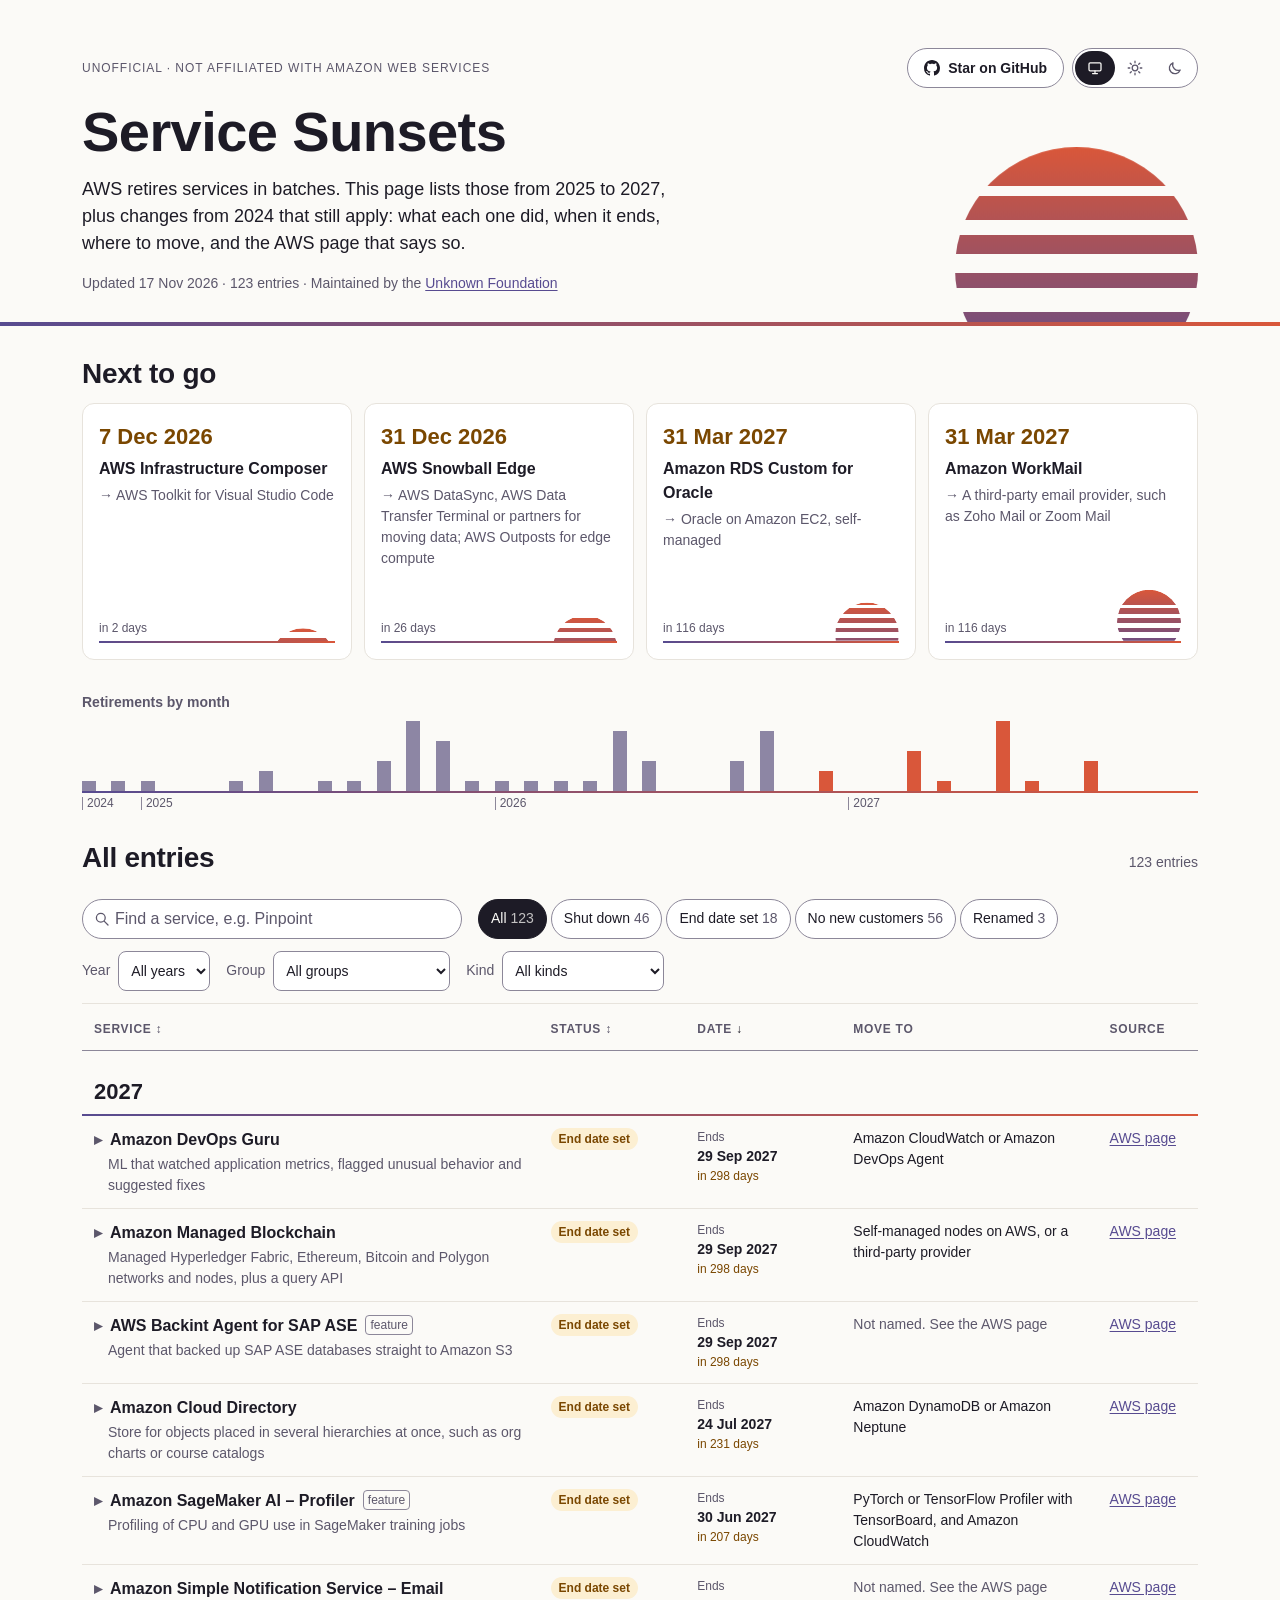
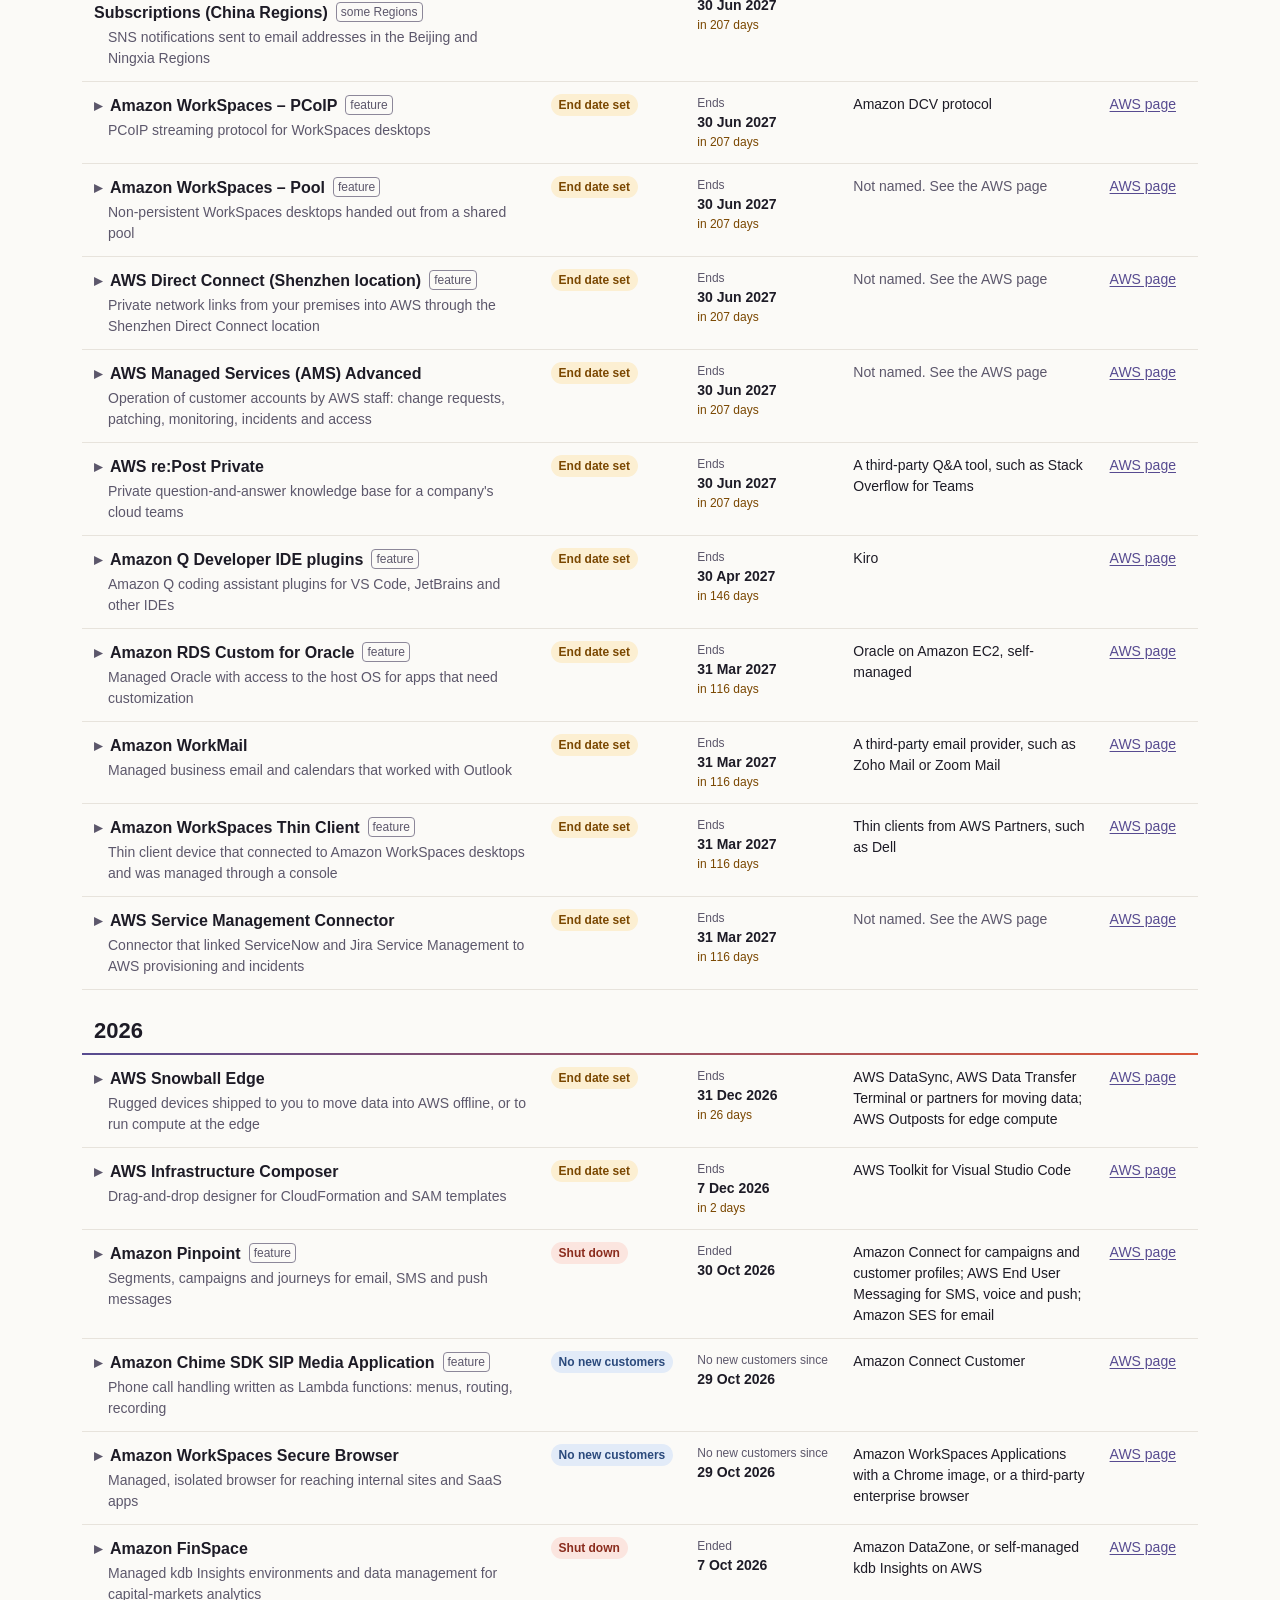
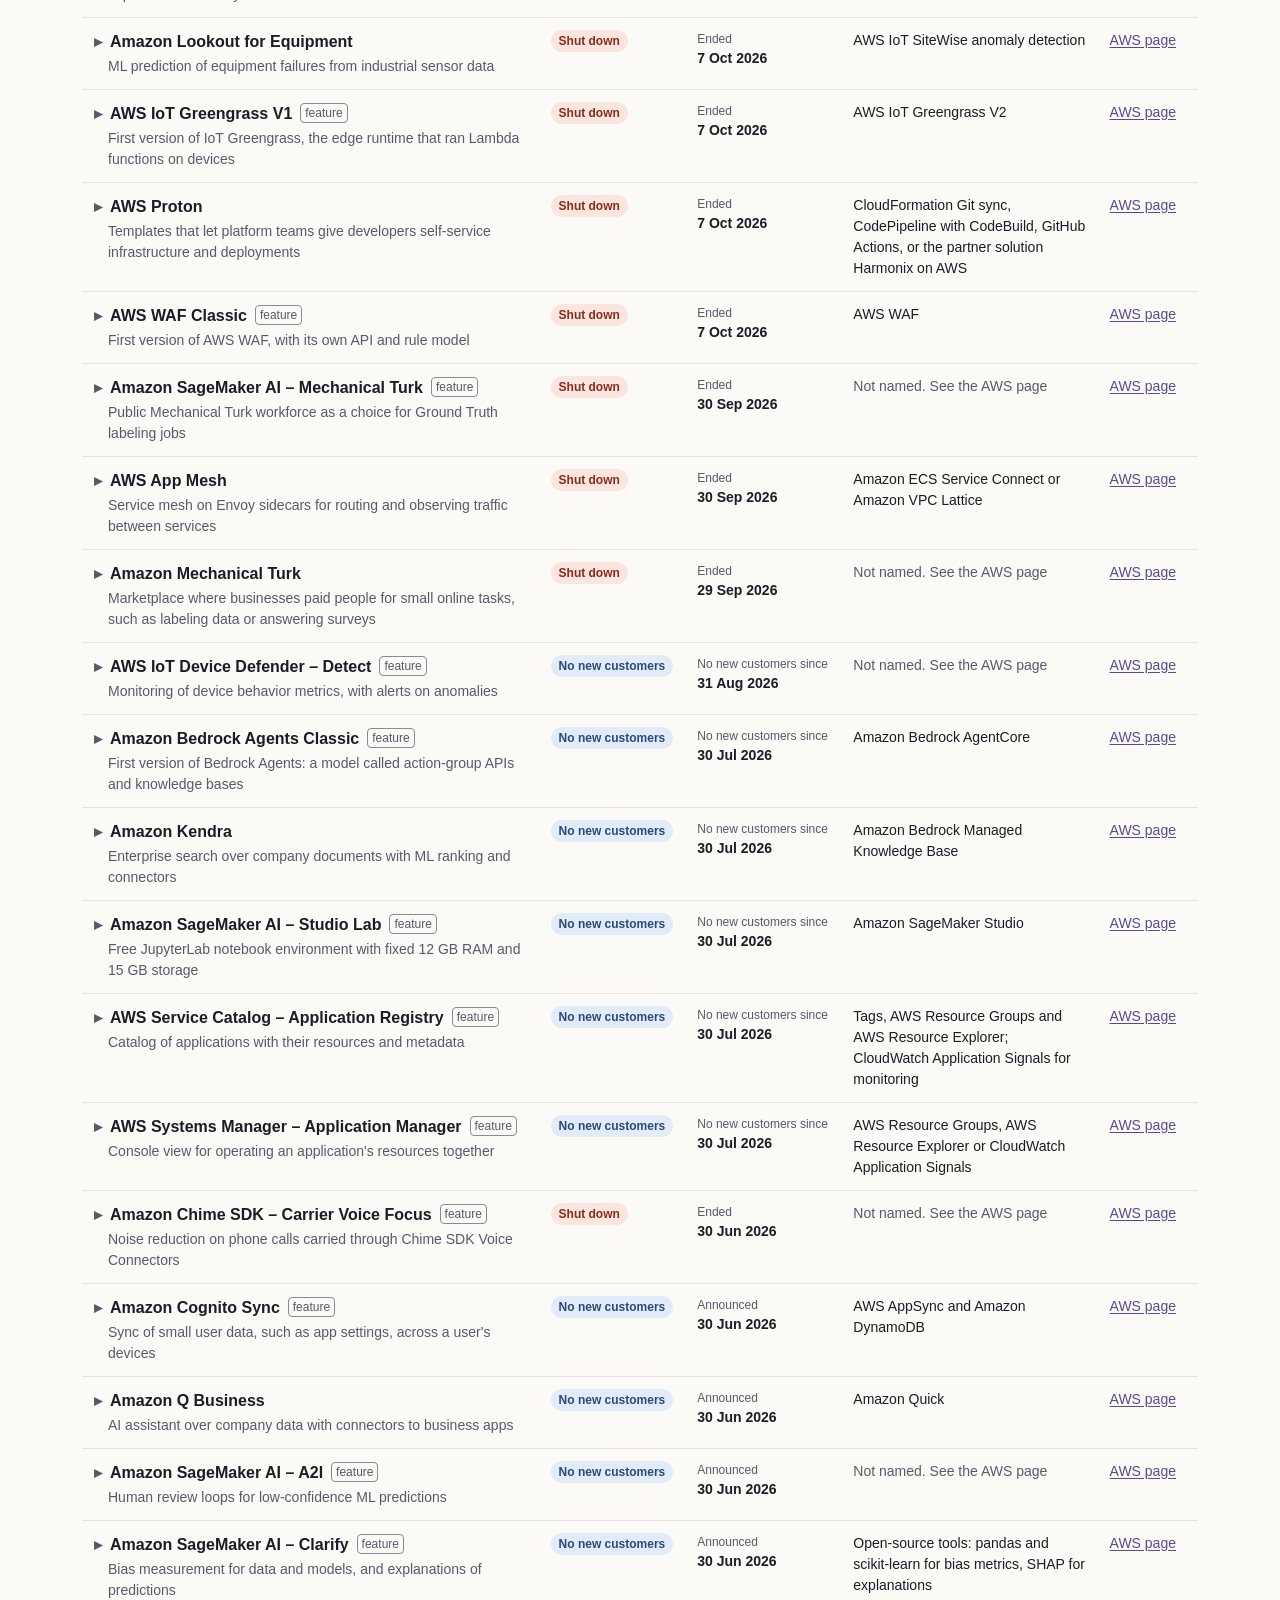
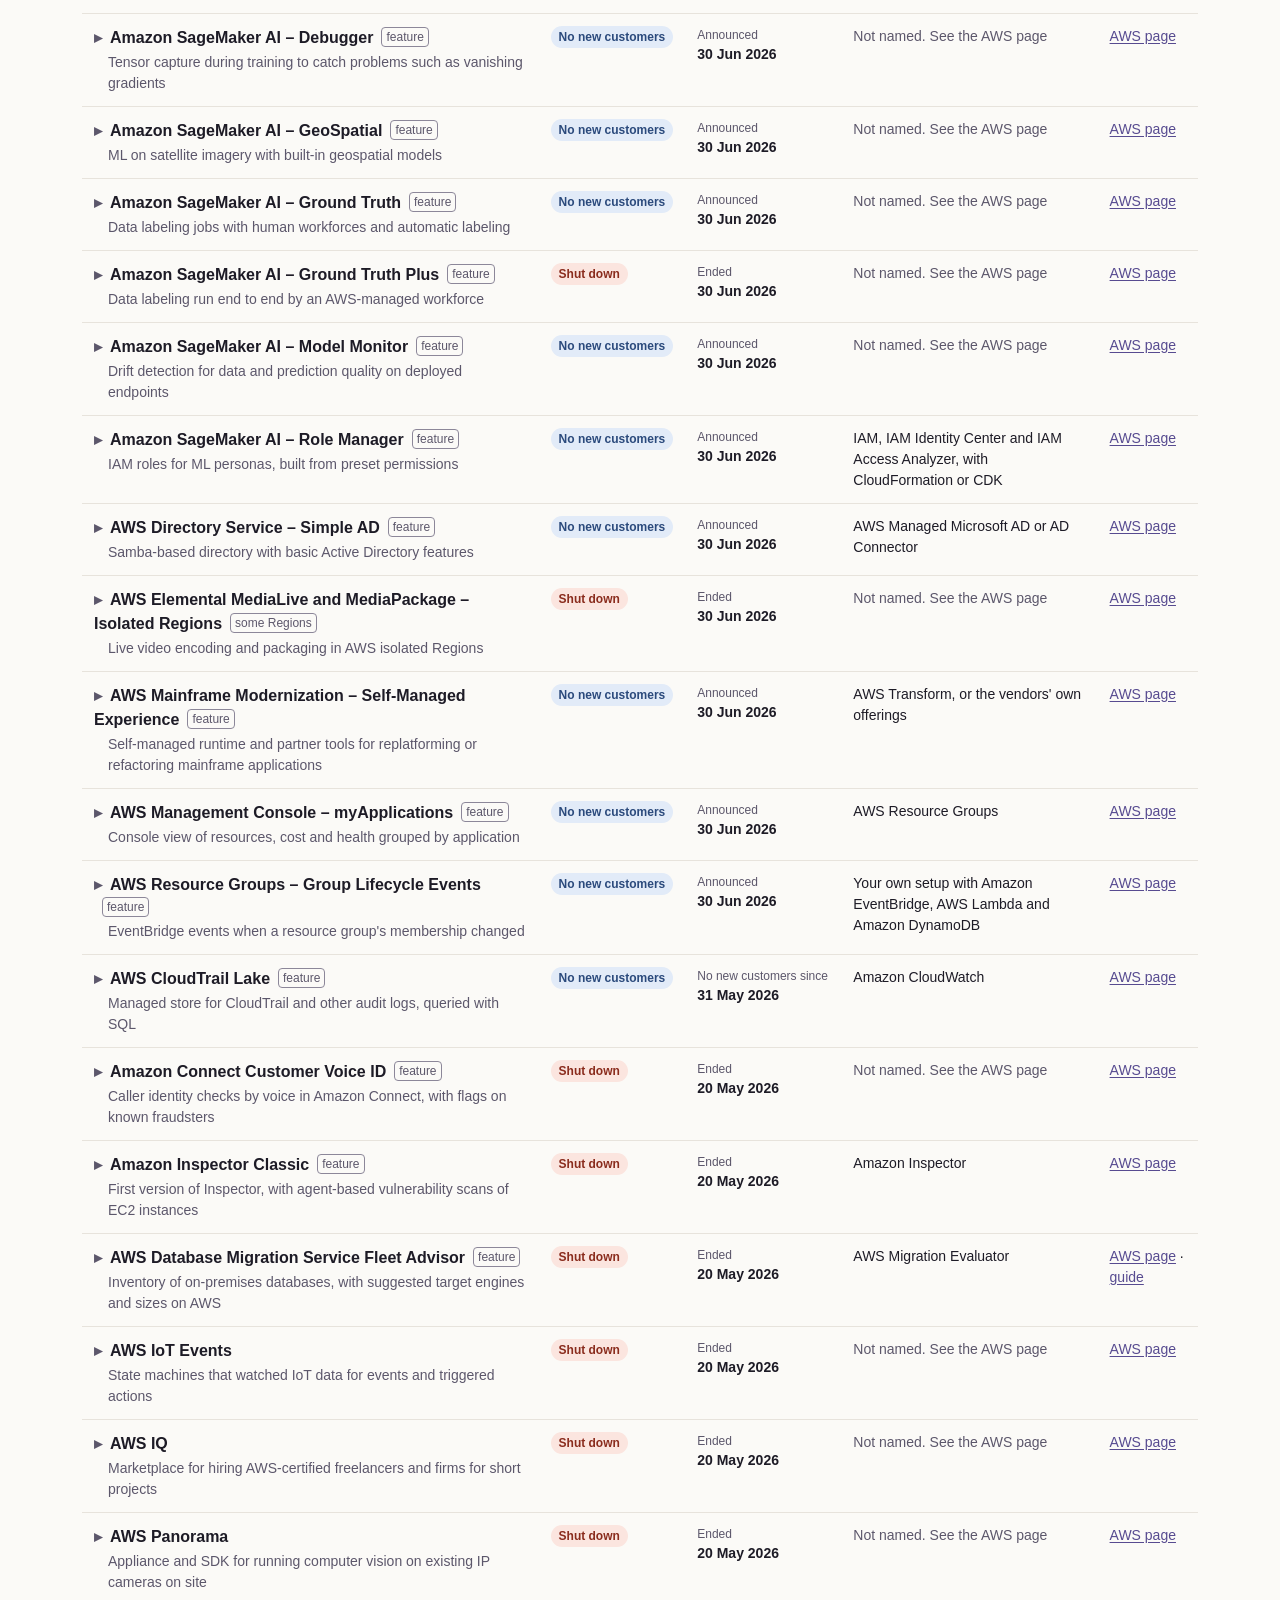
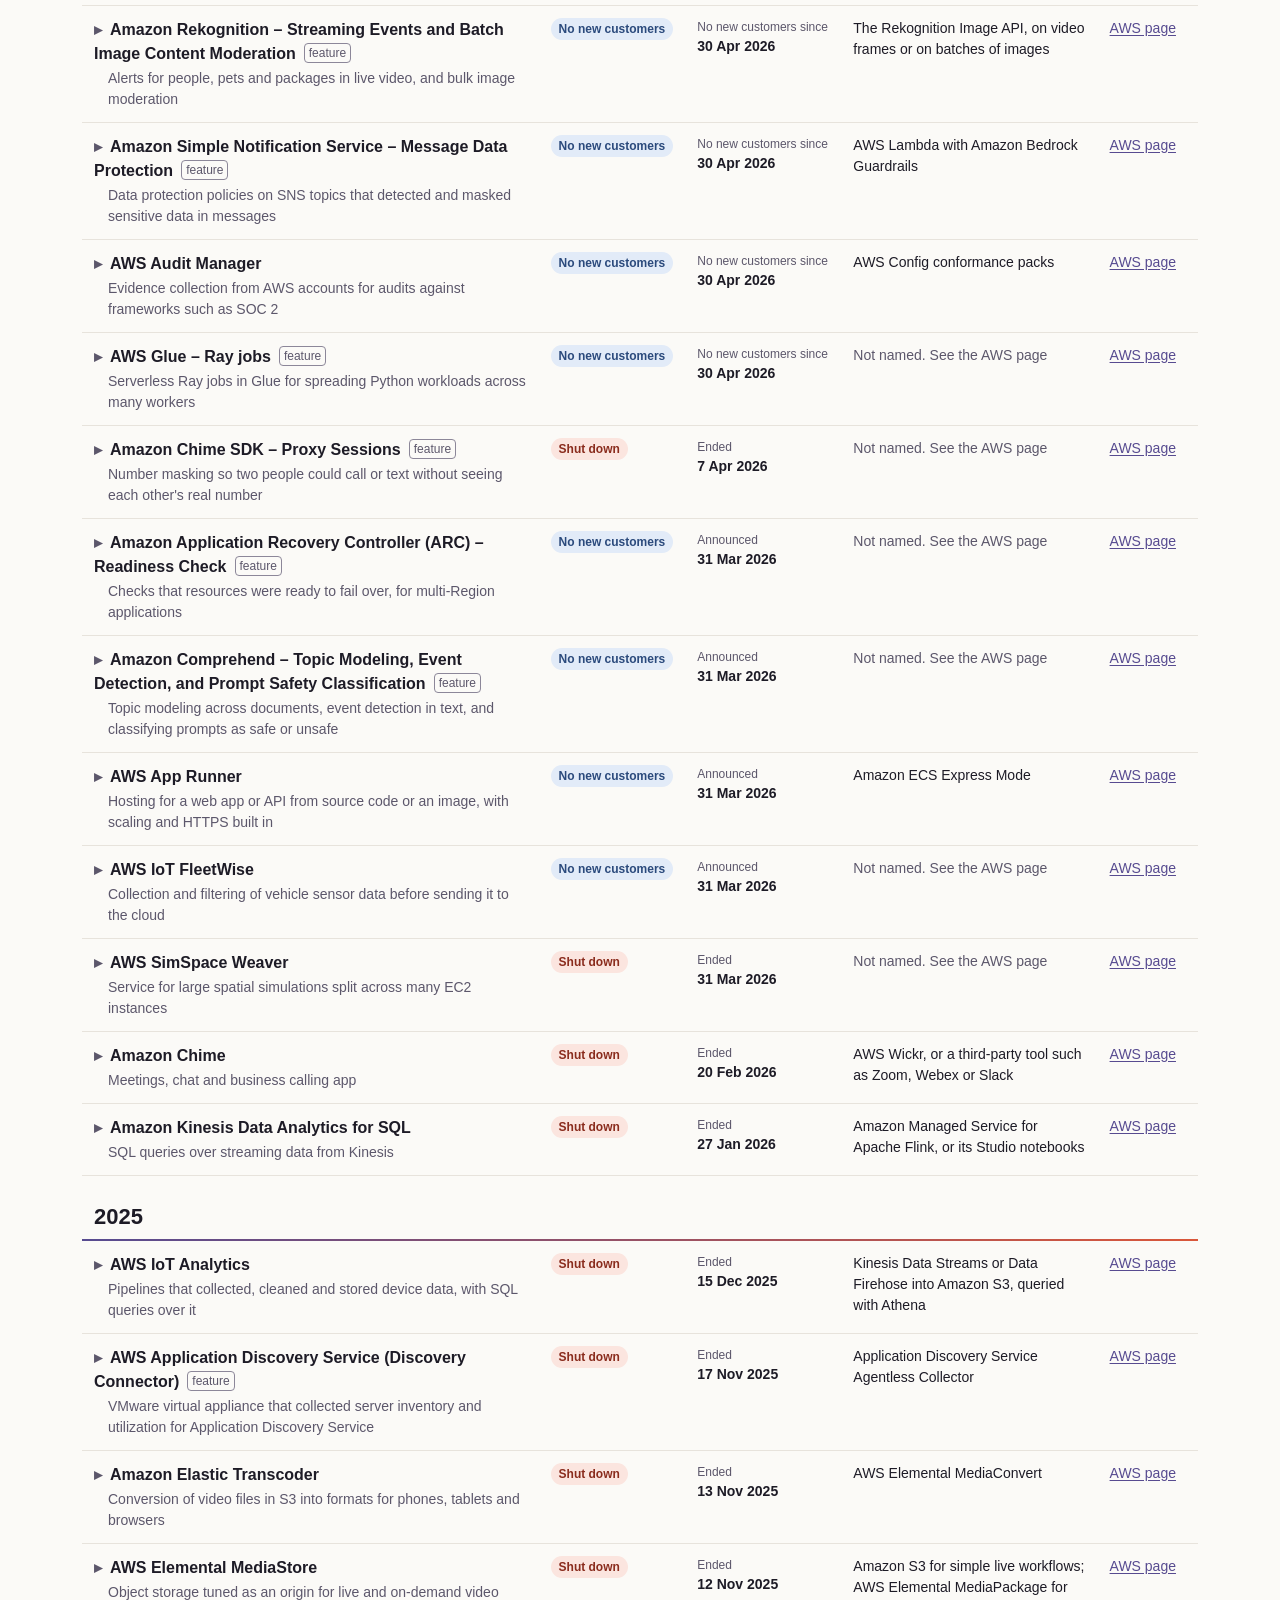
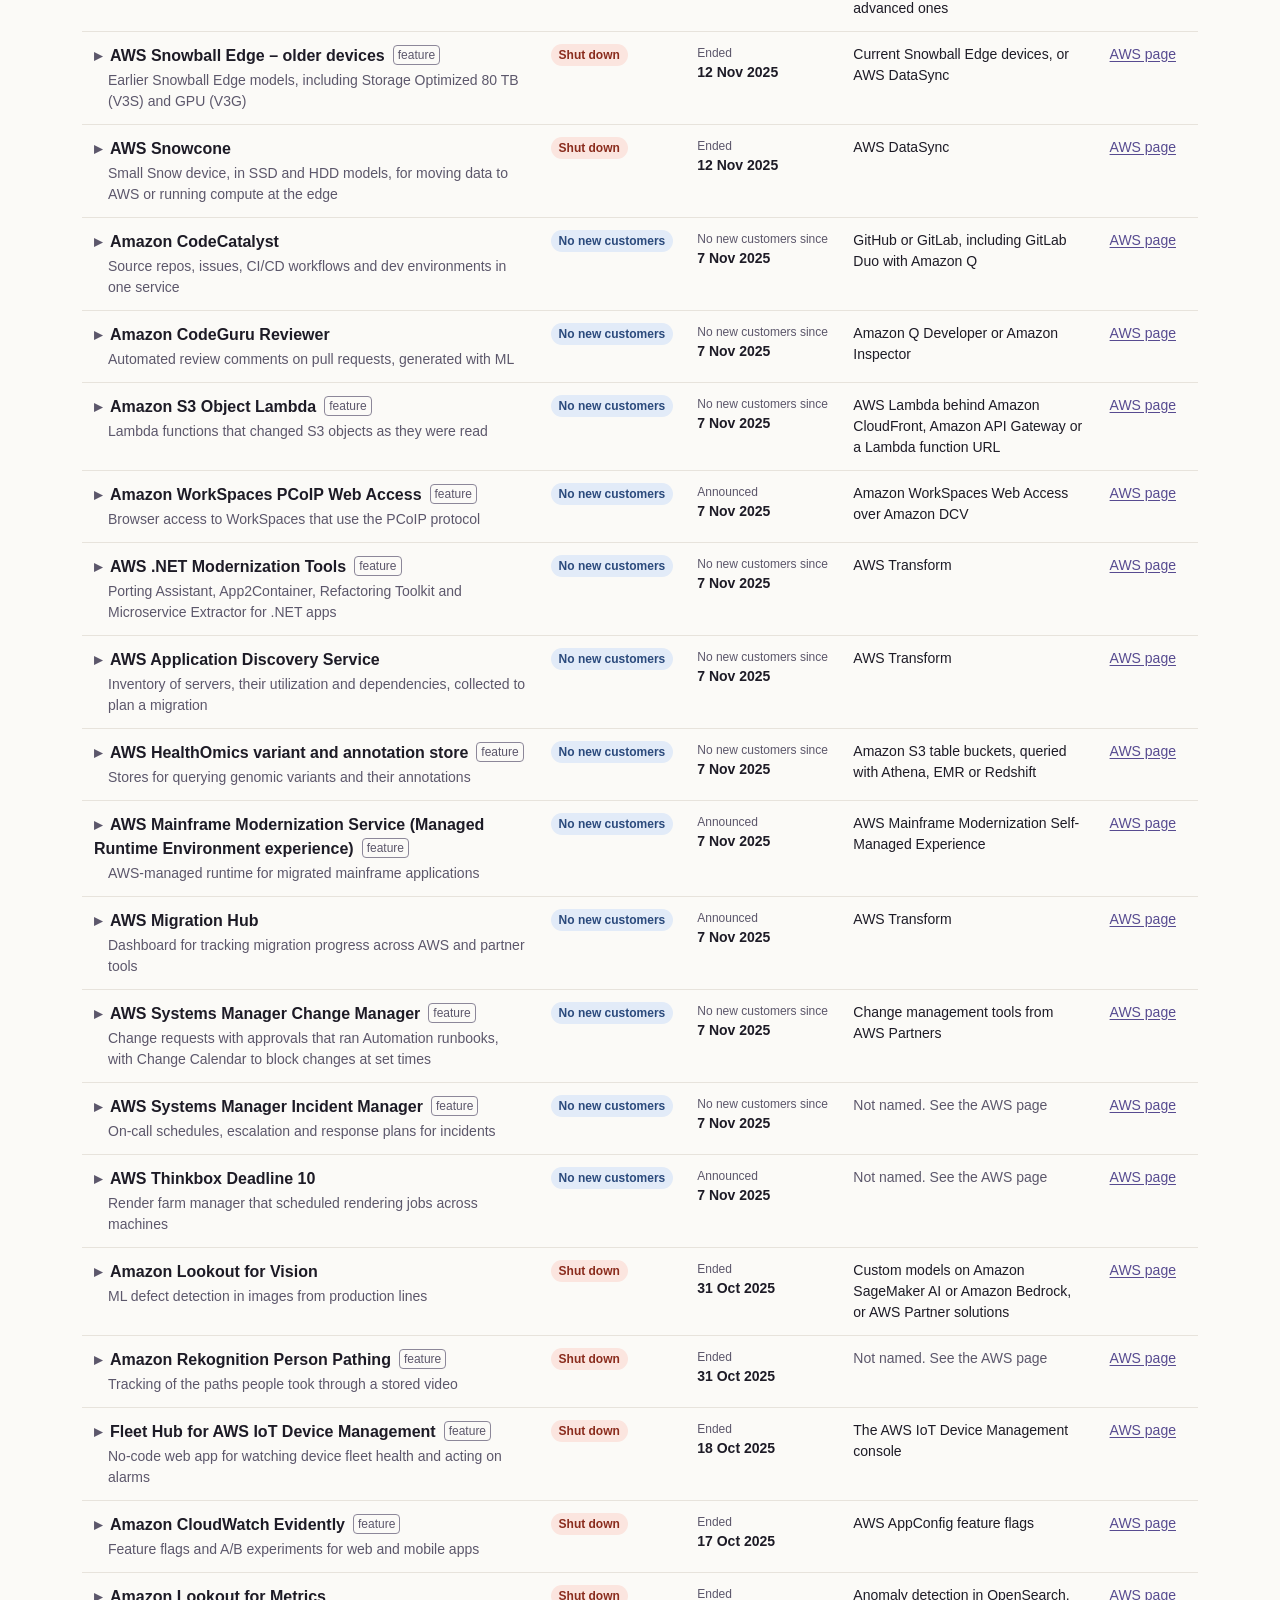
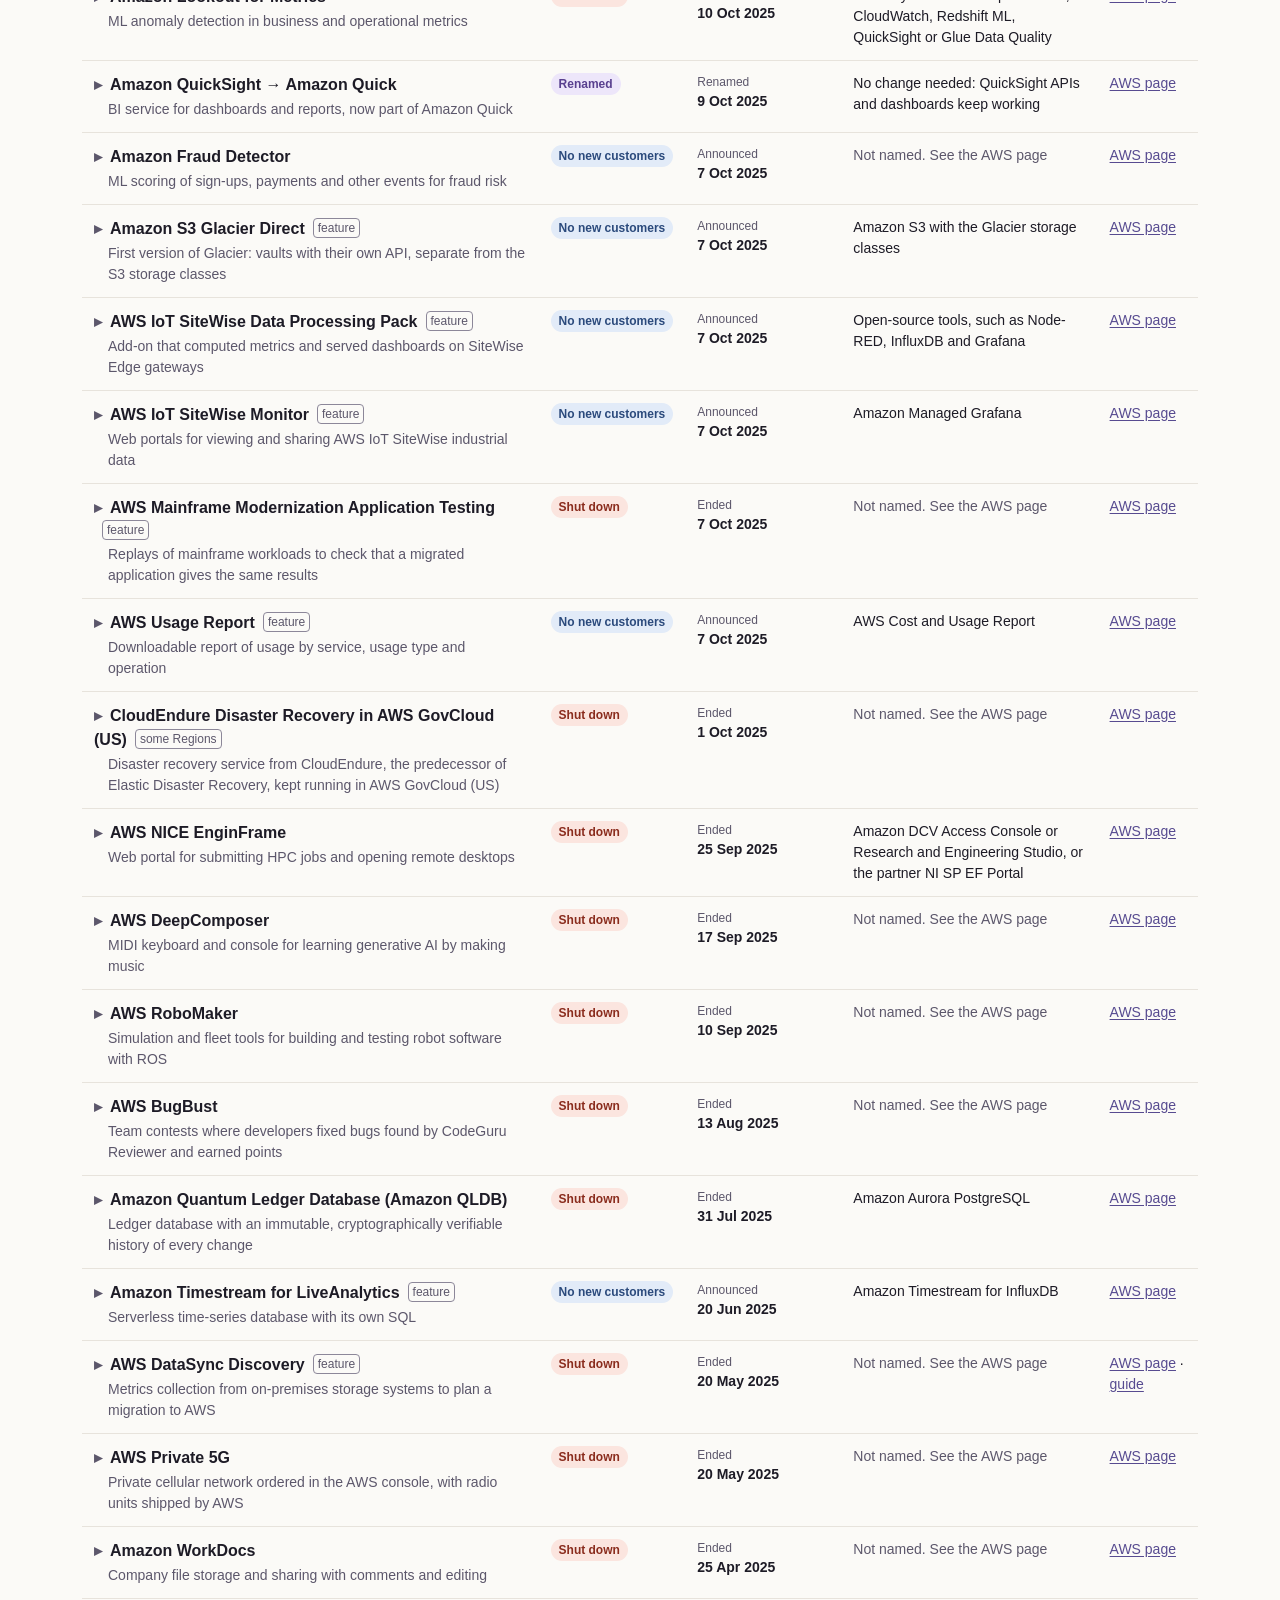
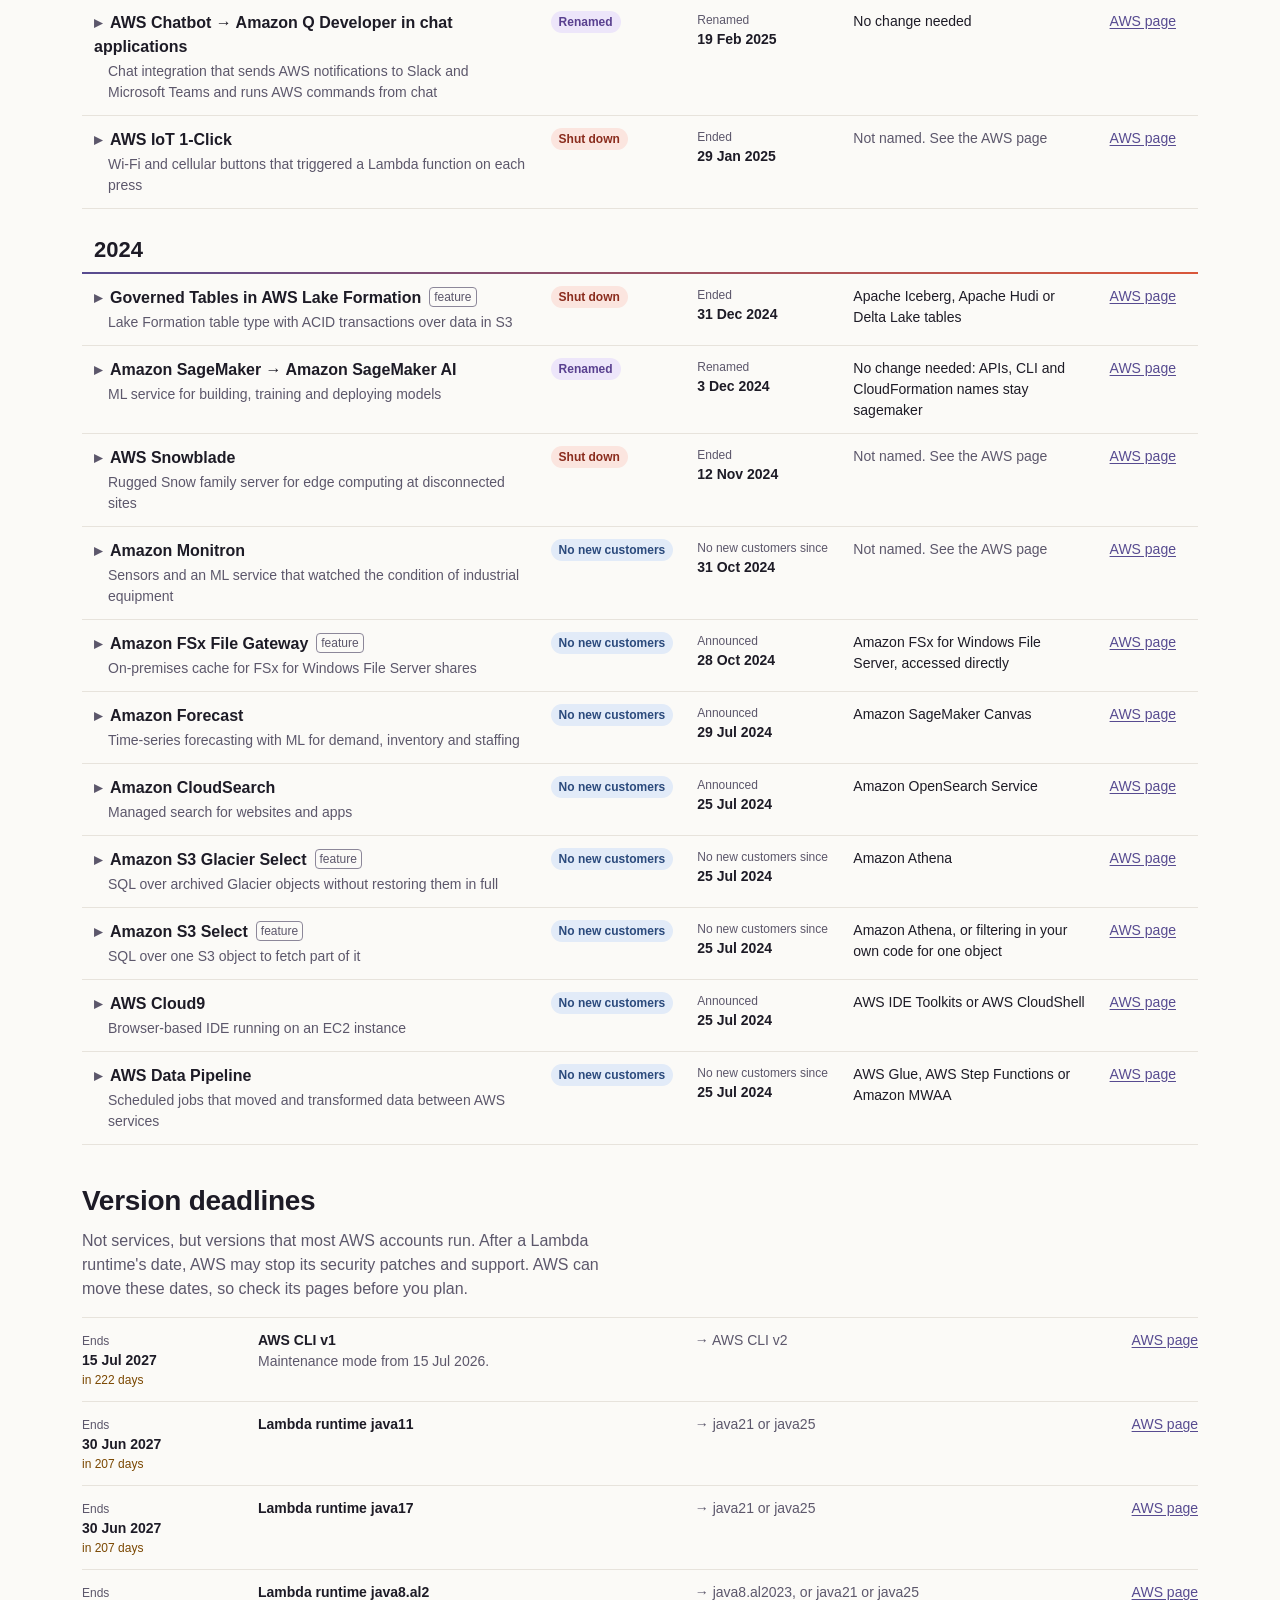
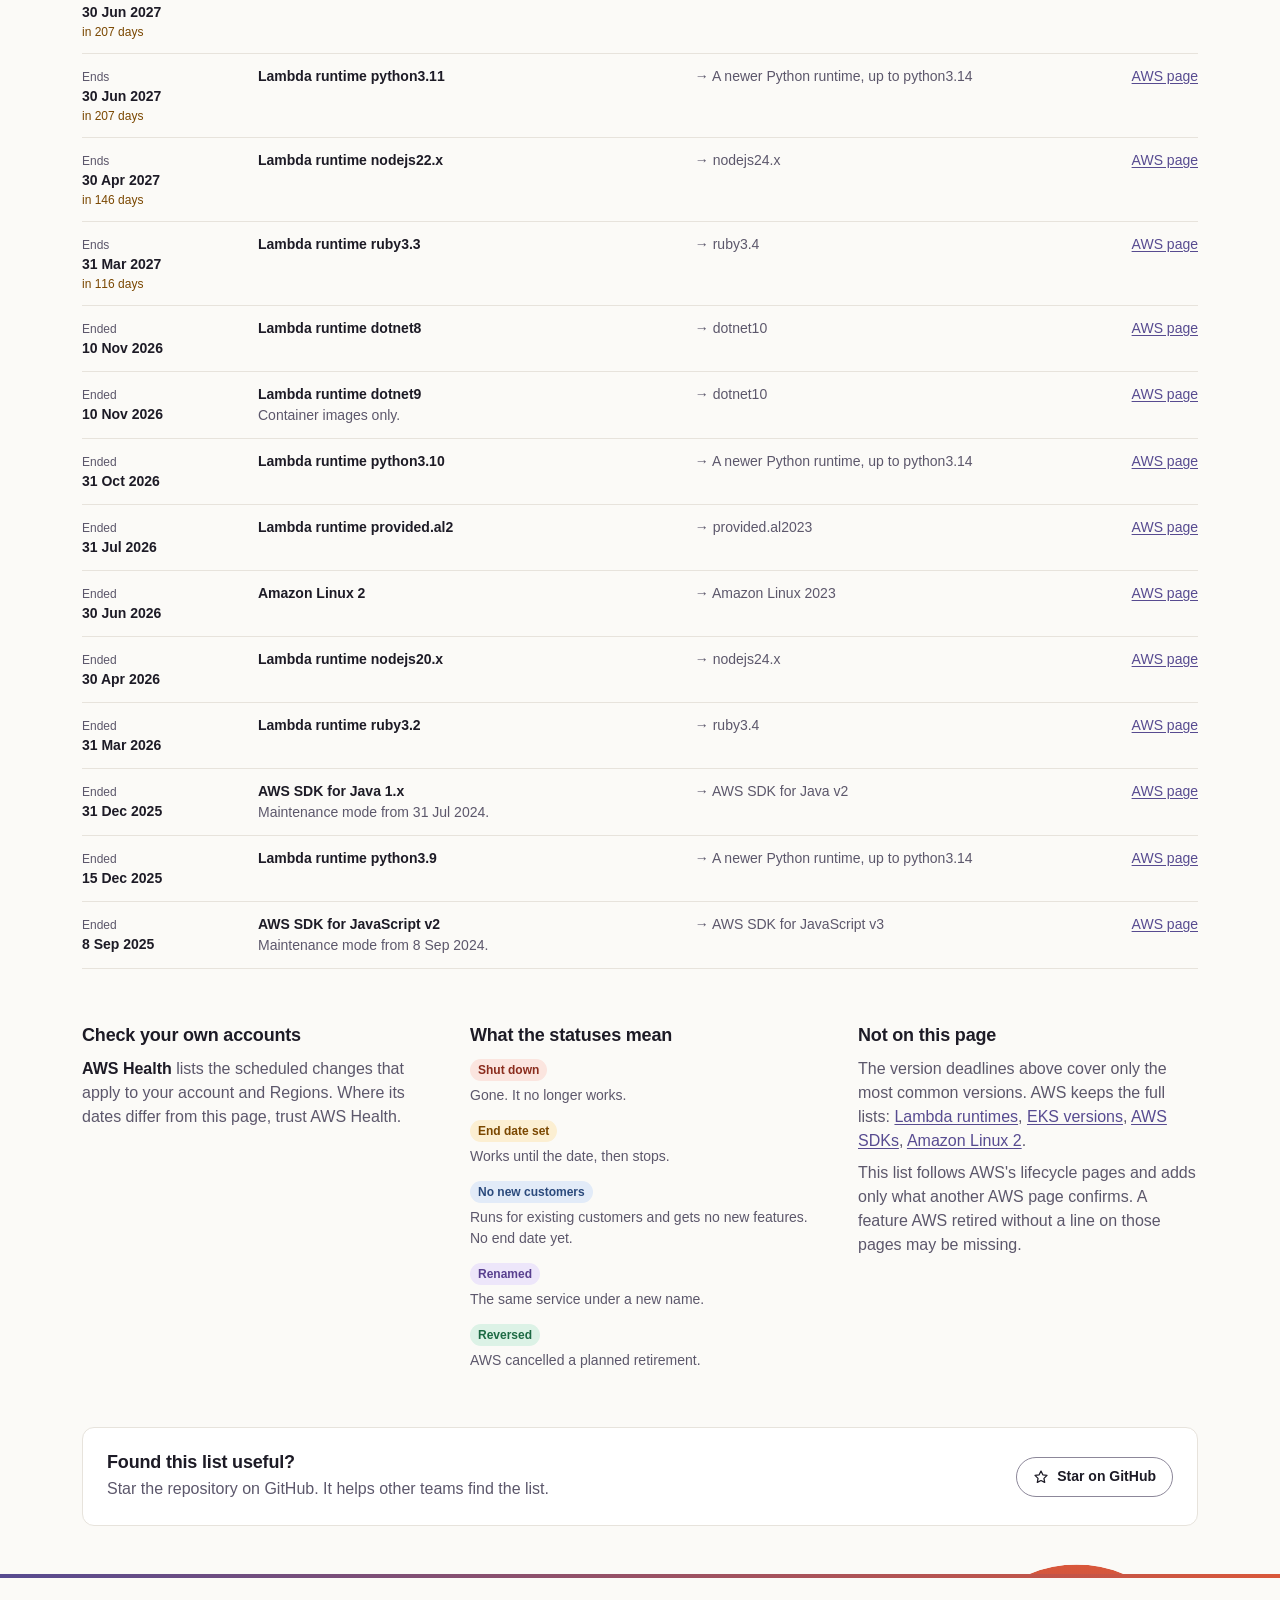
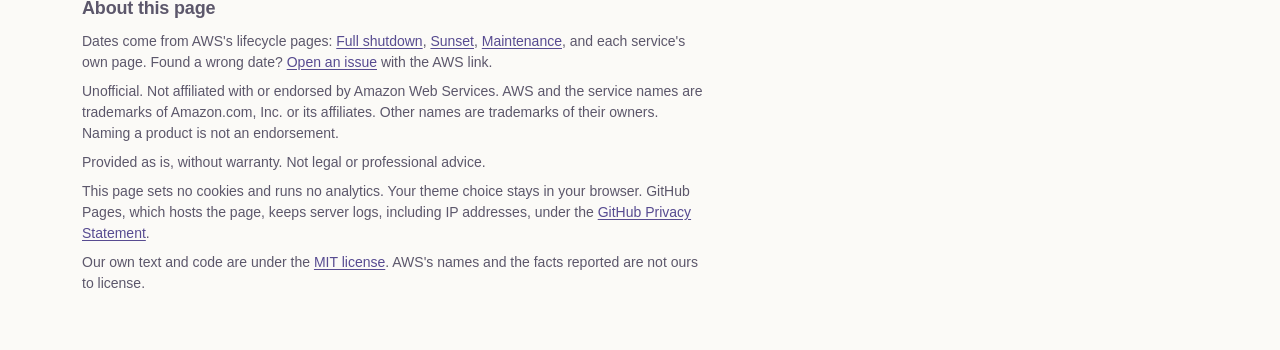
==== commit 88b5b962: "docs: put the picture after the dated line, drop what it repeats and the address on the card" ====
--- a/site/index.html
+++ b/site/index.html
@@ -342,7 +342,6 @@
     <div>
       <h2>Check your own accounts</h2>
       <p><strong>AWS Health</strong> lists the scheduled changes that apply to your account and Regions. Where its dates differ from this page, trust AWS Health.</p>
-      <p><strong>Cost Explorer</strong>, grouped by service, shows what you pay for. Look each name up here.</p>
     </div>
     <div>
       <h2>What the statuses mean</h2>
--- a/site/css/styles.css
+++ b/site/css/styles.css
@@ -182,6 +182,9 @@
 .sun-stop-low { stop-color: var(--sun-low); }
 @media (prefers-reduced-motion: no-preference) {
   .masthead-sun circle { animation: sun-set var(--duration-sun-set) both; }
+  /* A page opened in a background tab would set its sun unseen. With scripts the sun waits in its place
+     until theme.js marks the page as seen; without scripts it sets on load. */
+  :root.has-scripts:not(.is-seen) .masthead-sun circle { animation-play-state: paused; }
 }
 /* Once, on load: a beat in its place, a slow sinking behind the line, a beat set, then it appears in its
    place: it does not travel back up. While it is set and out of sight it turns clear and steps home (the two
